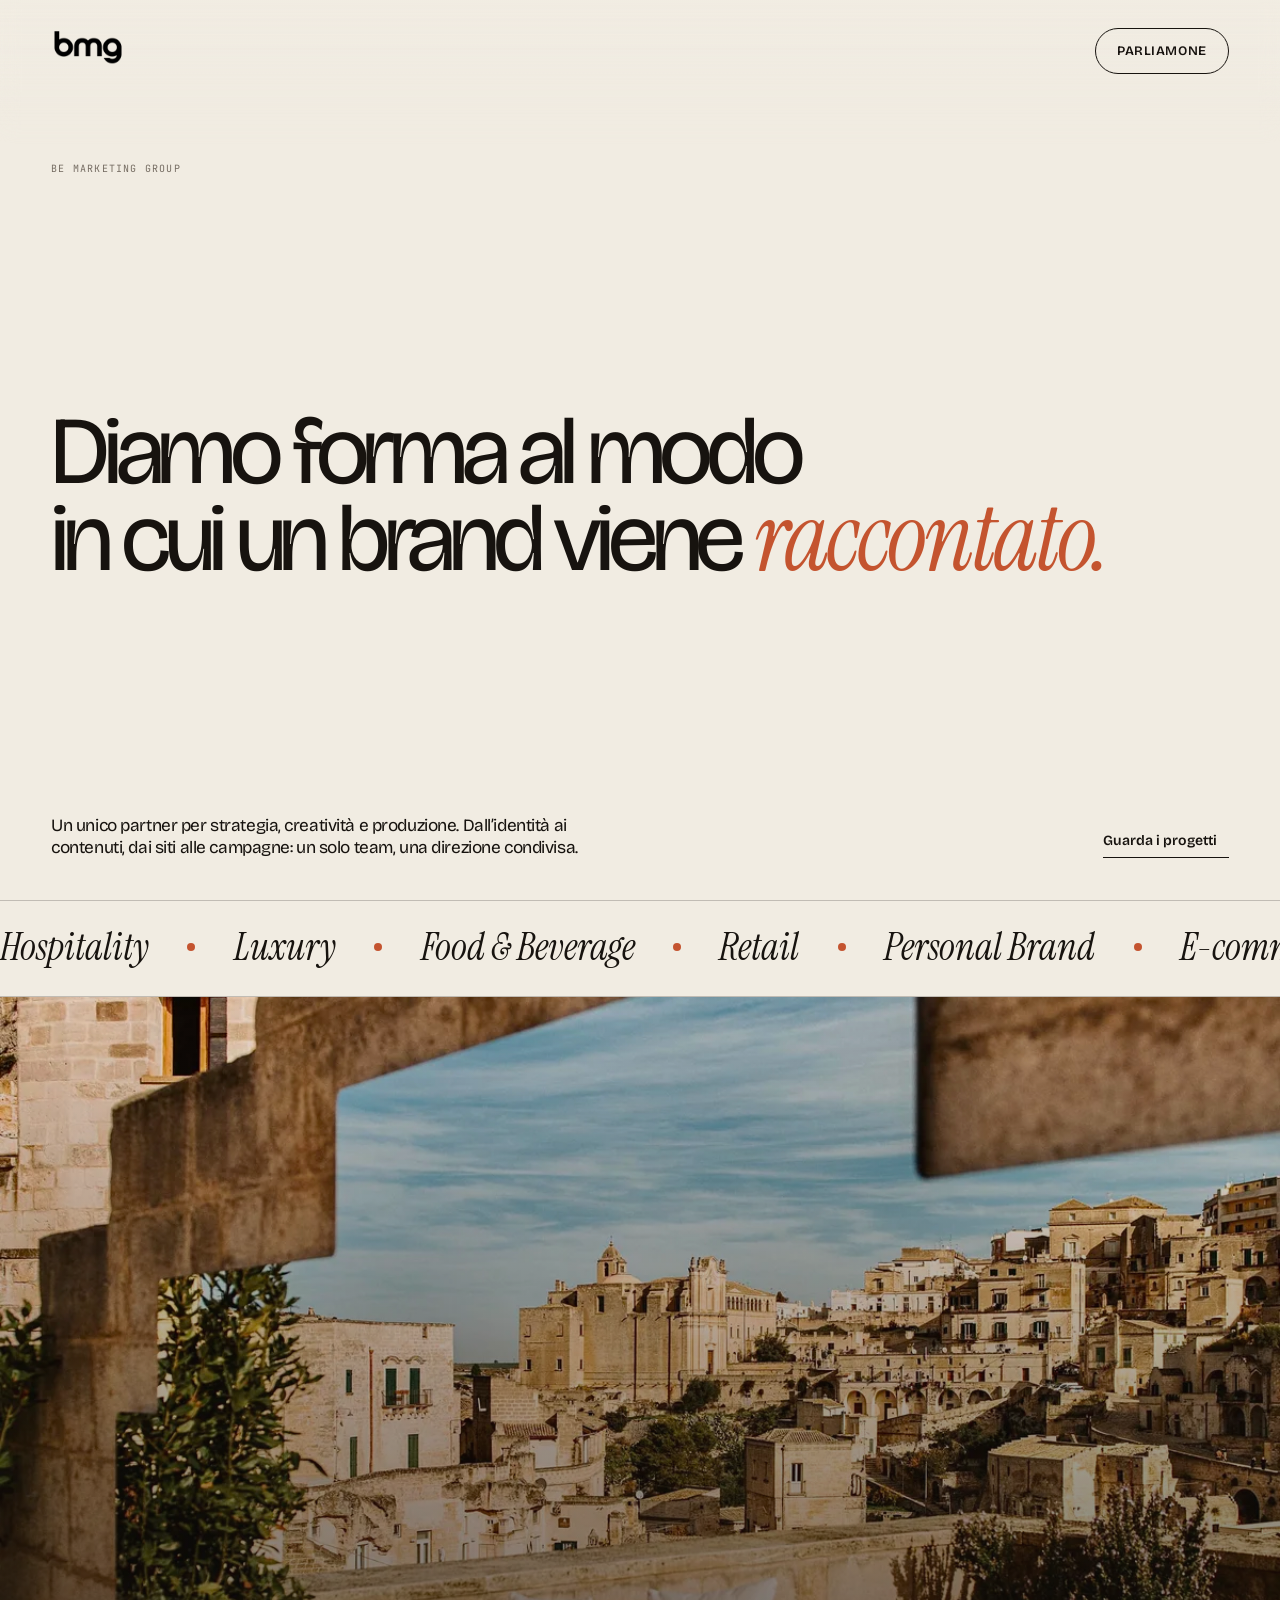
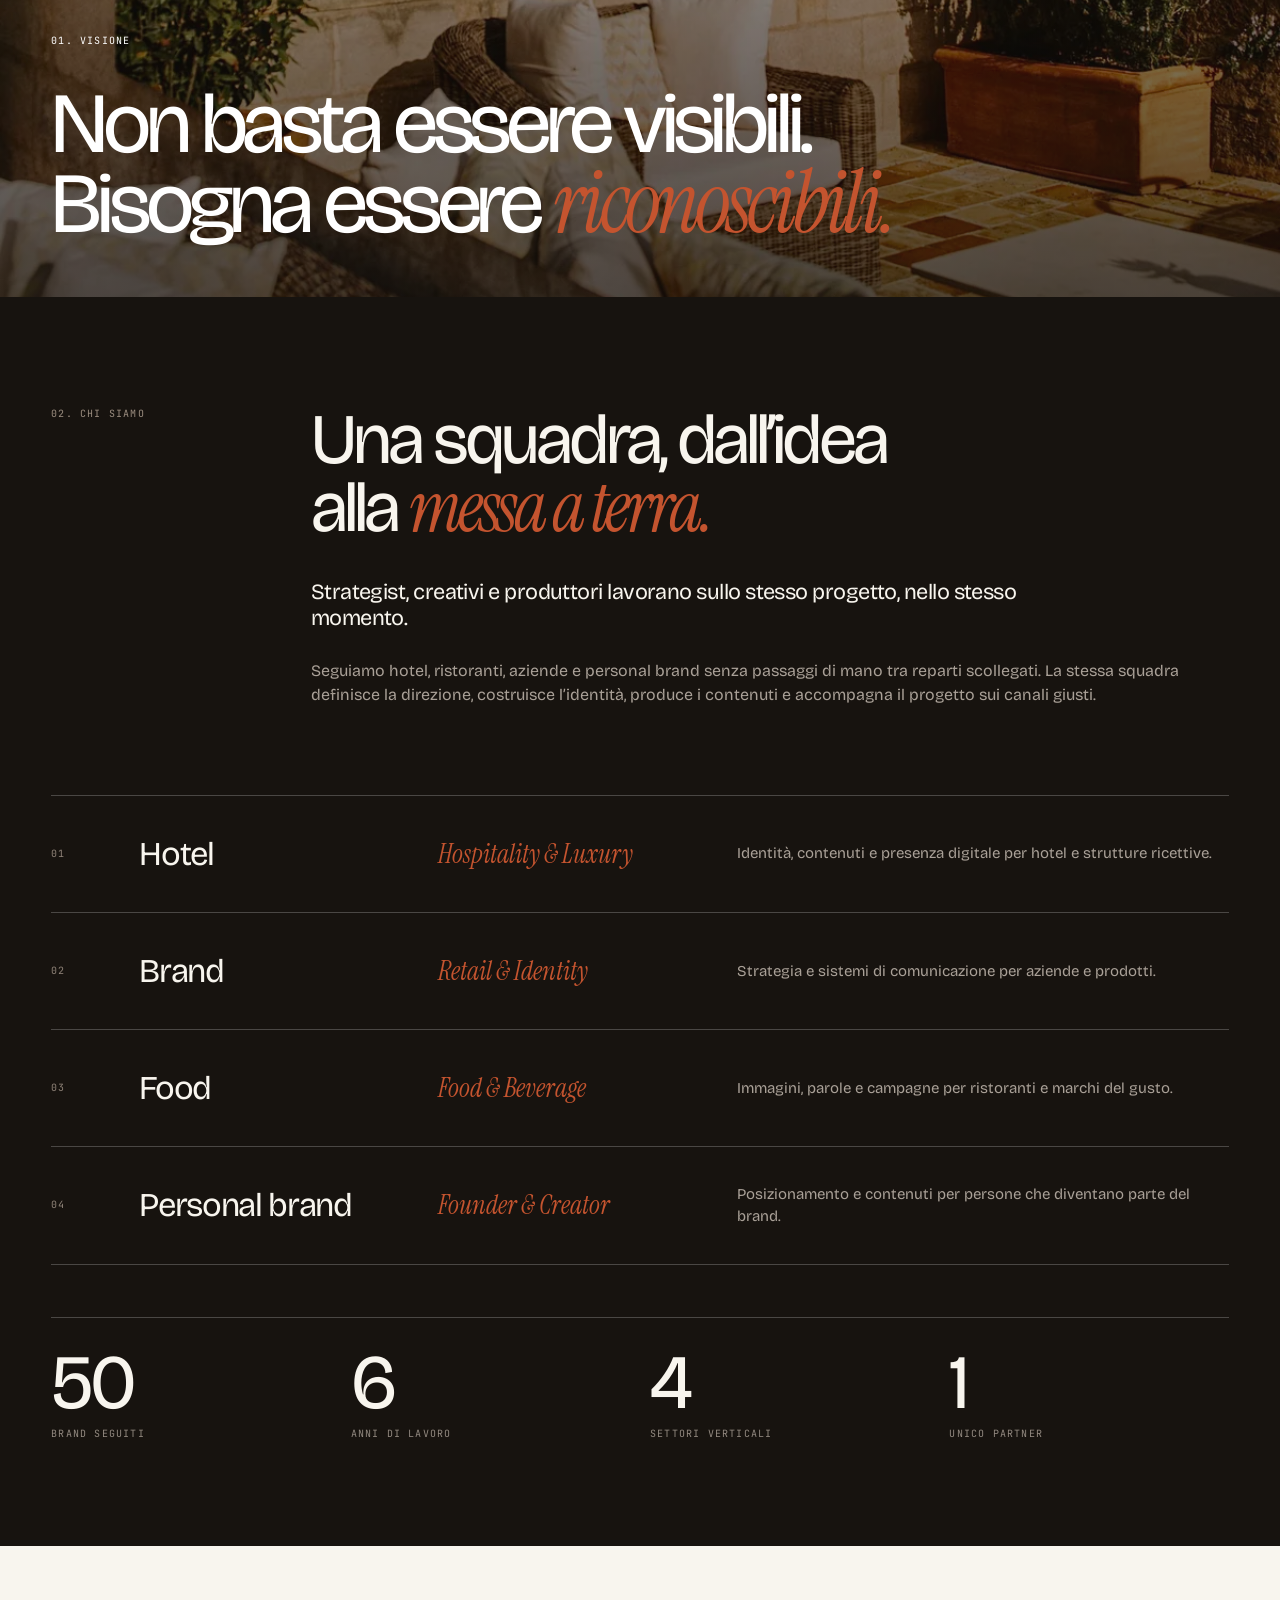
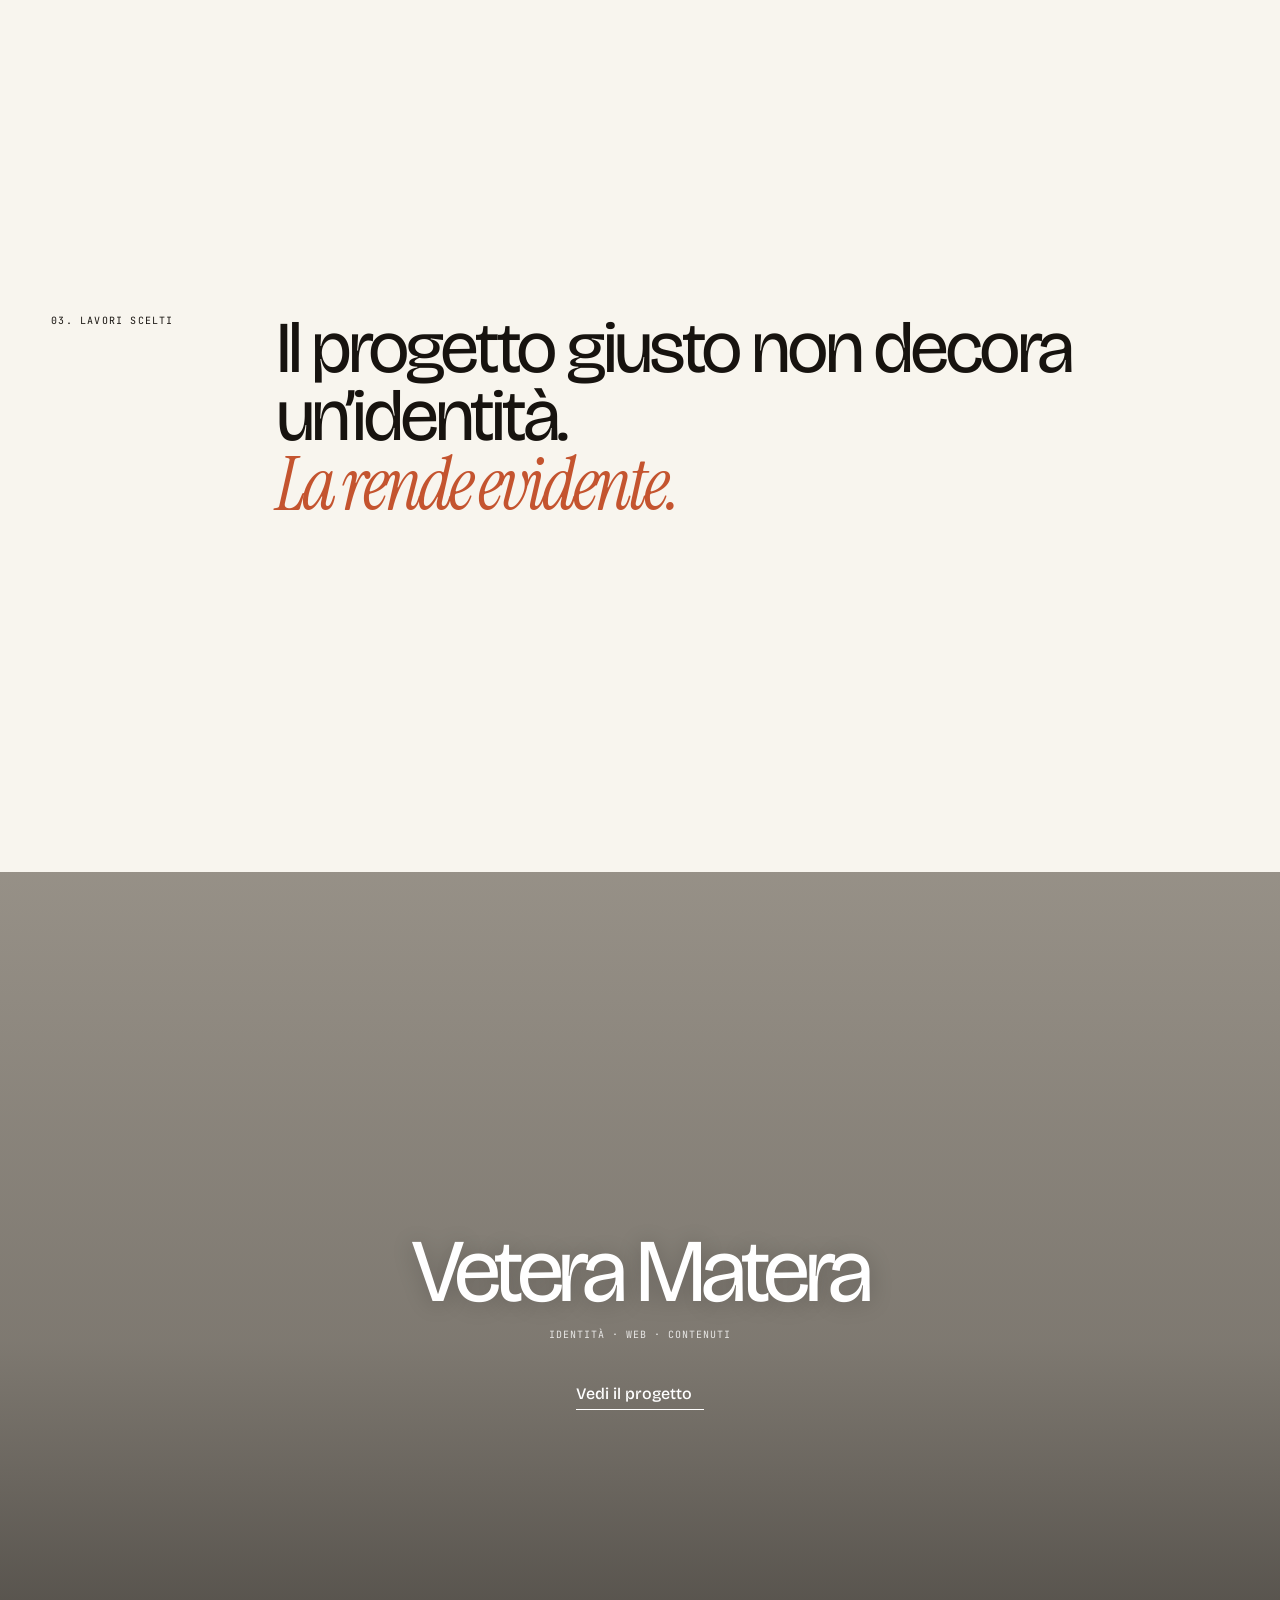
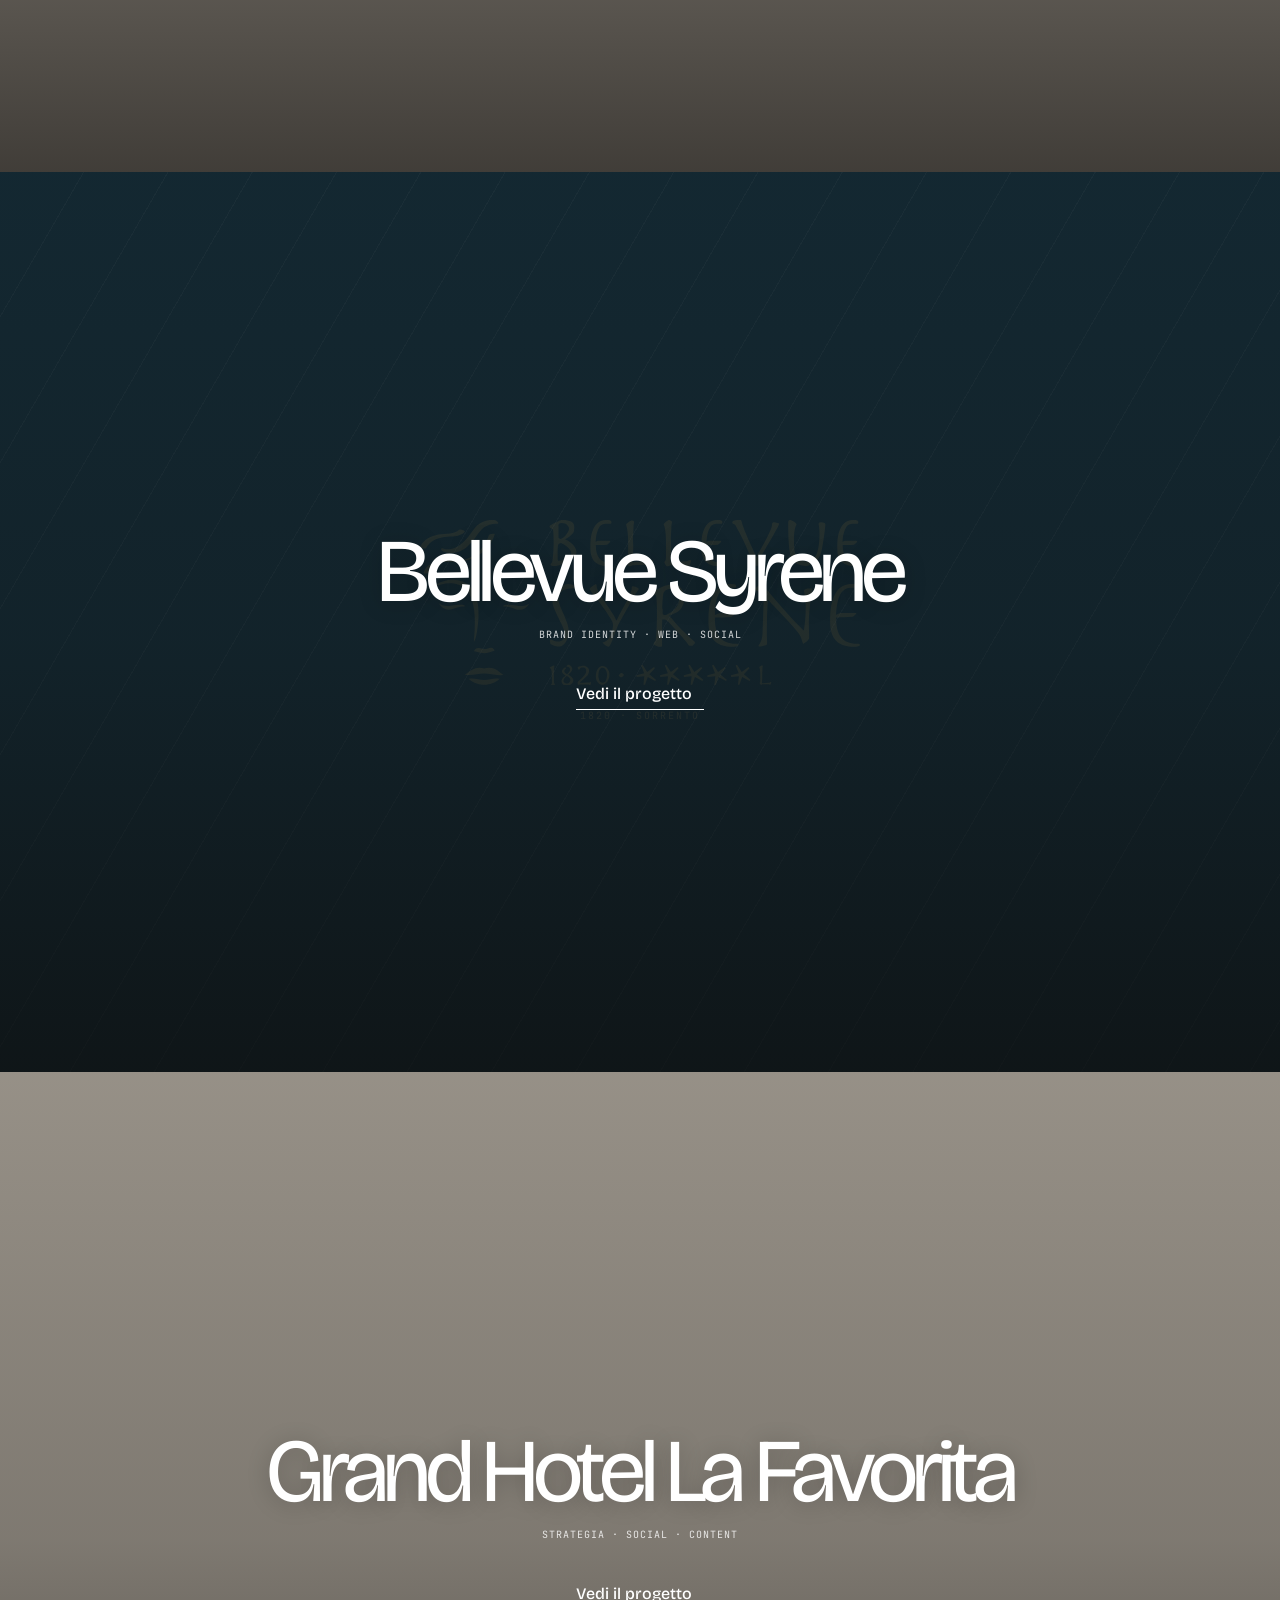
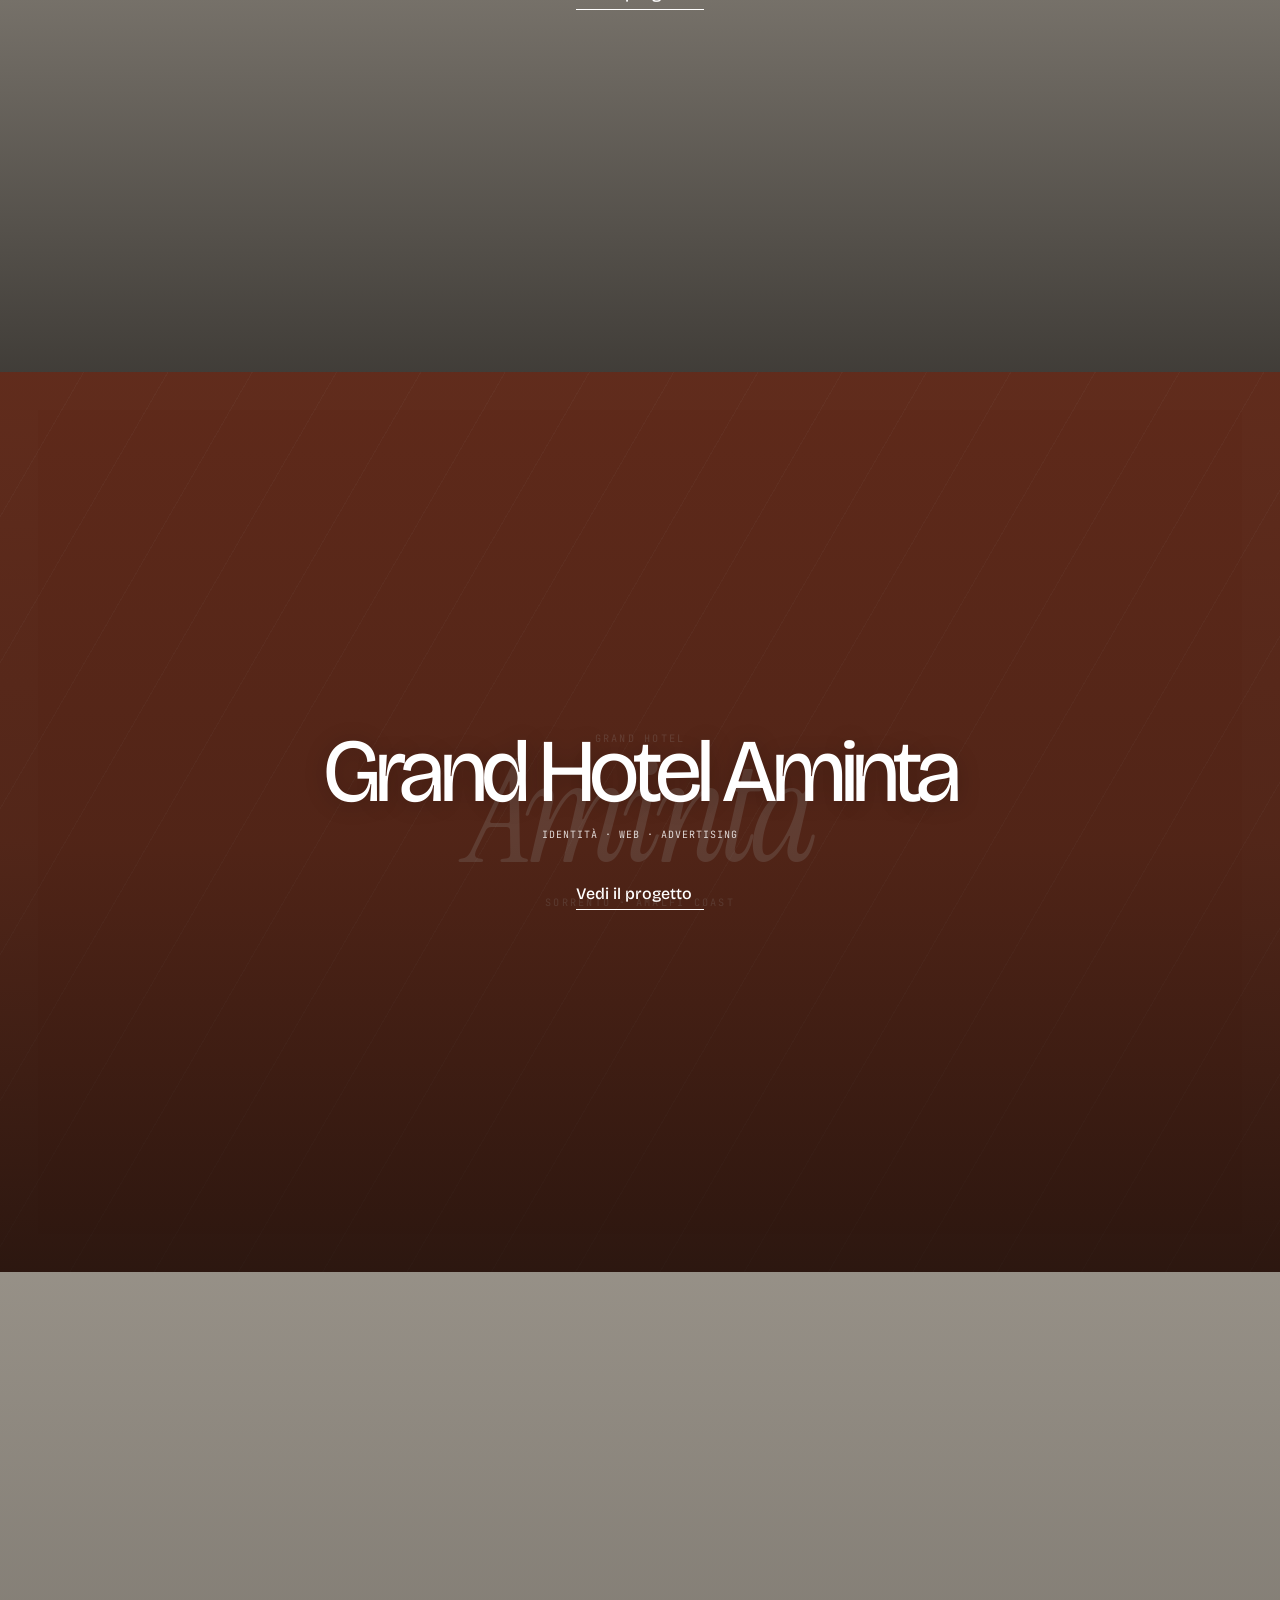
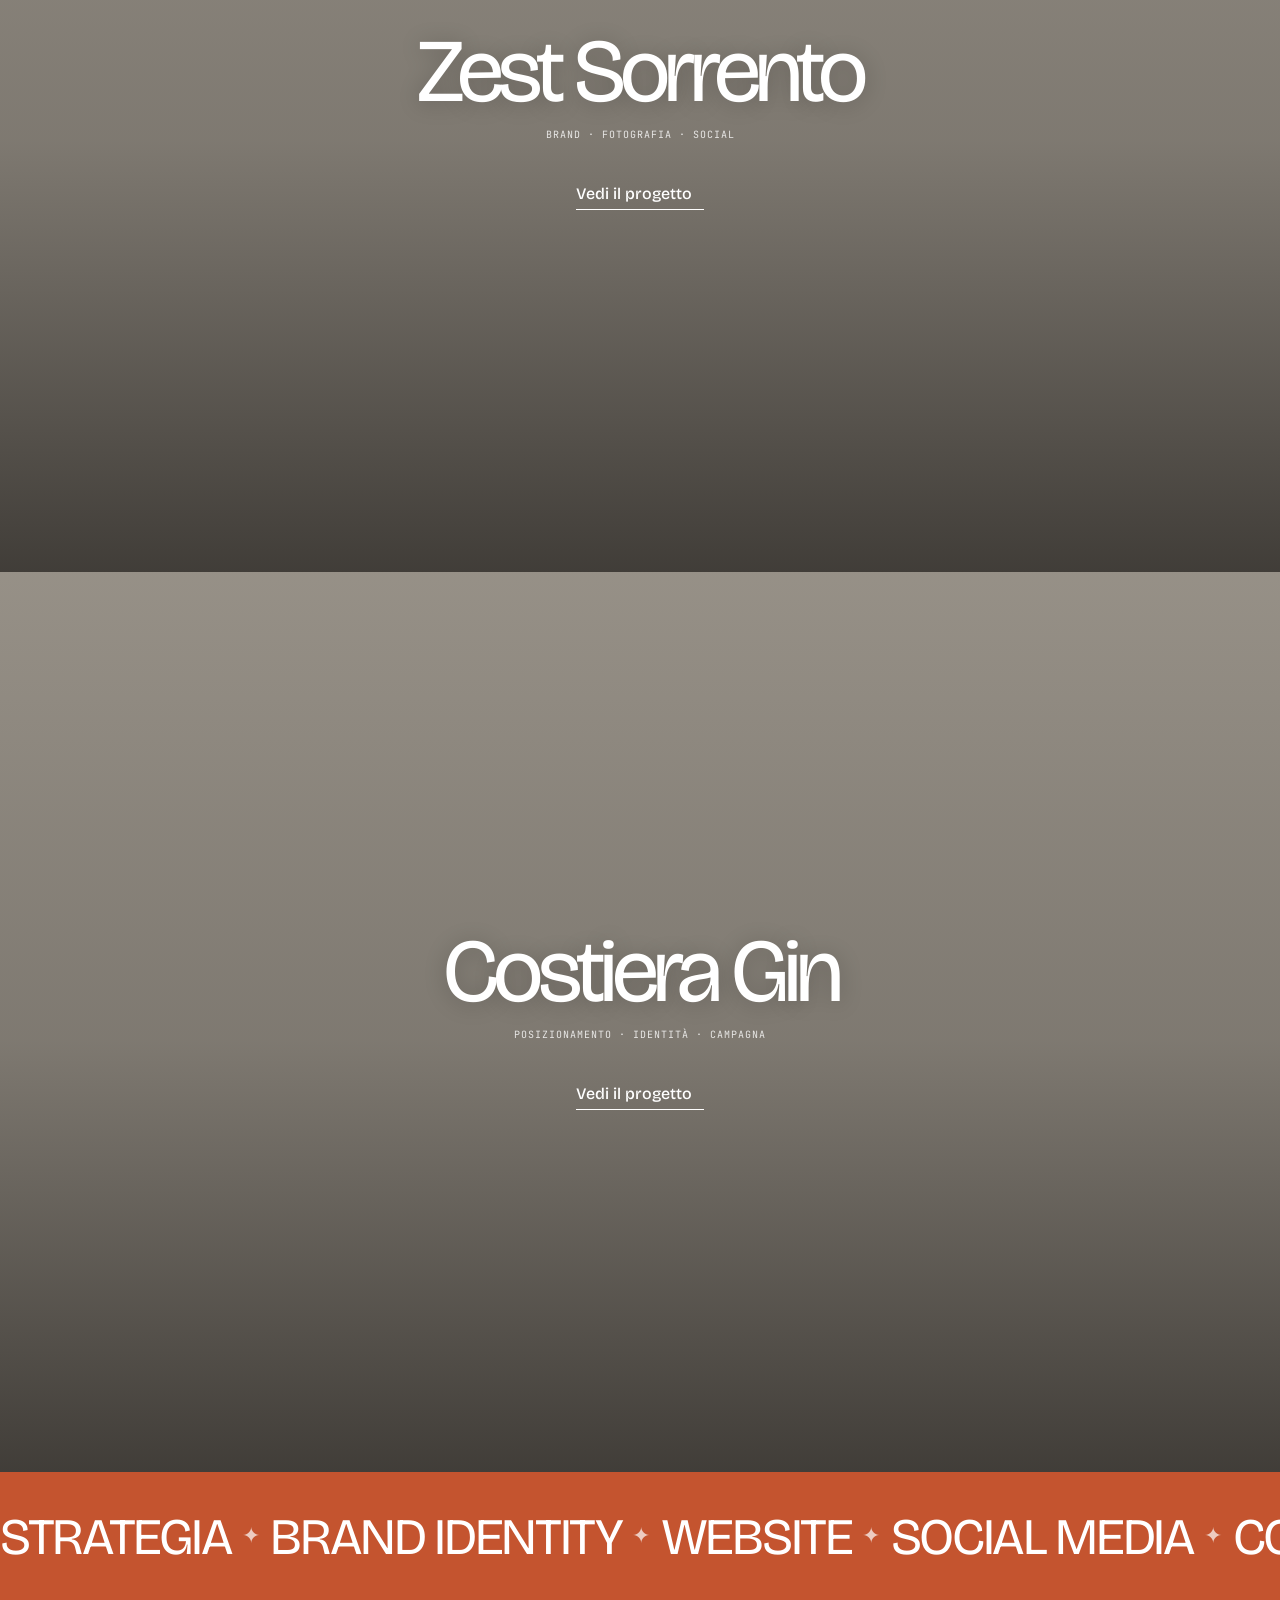
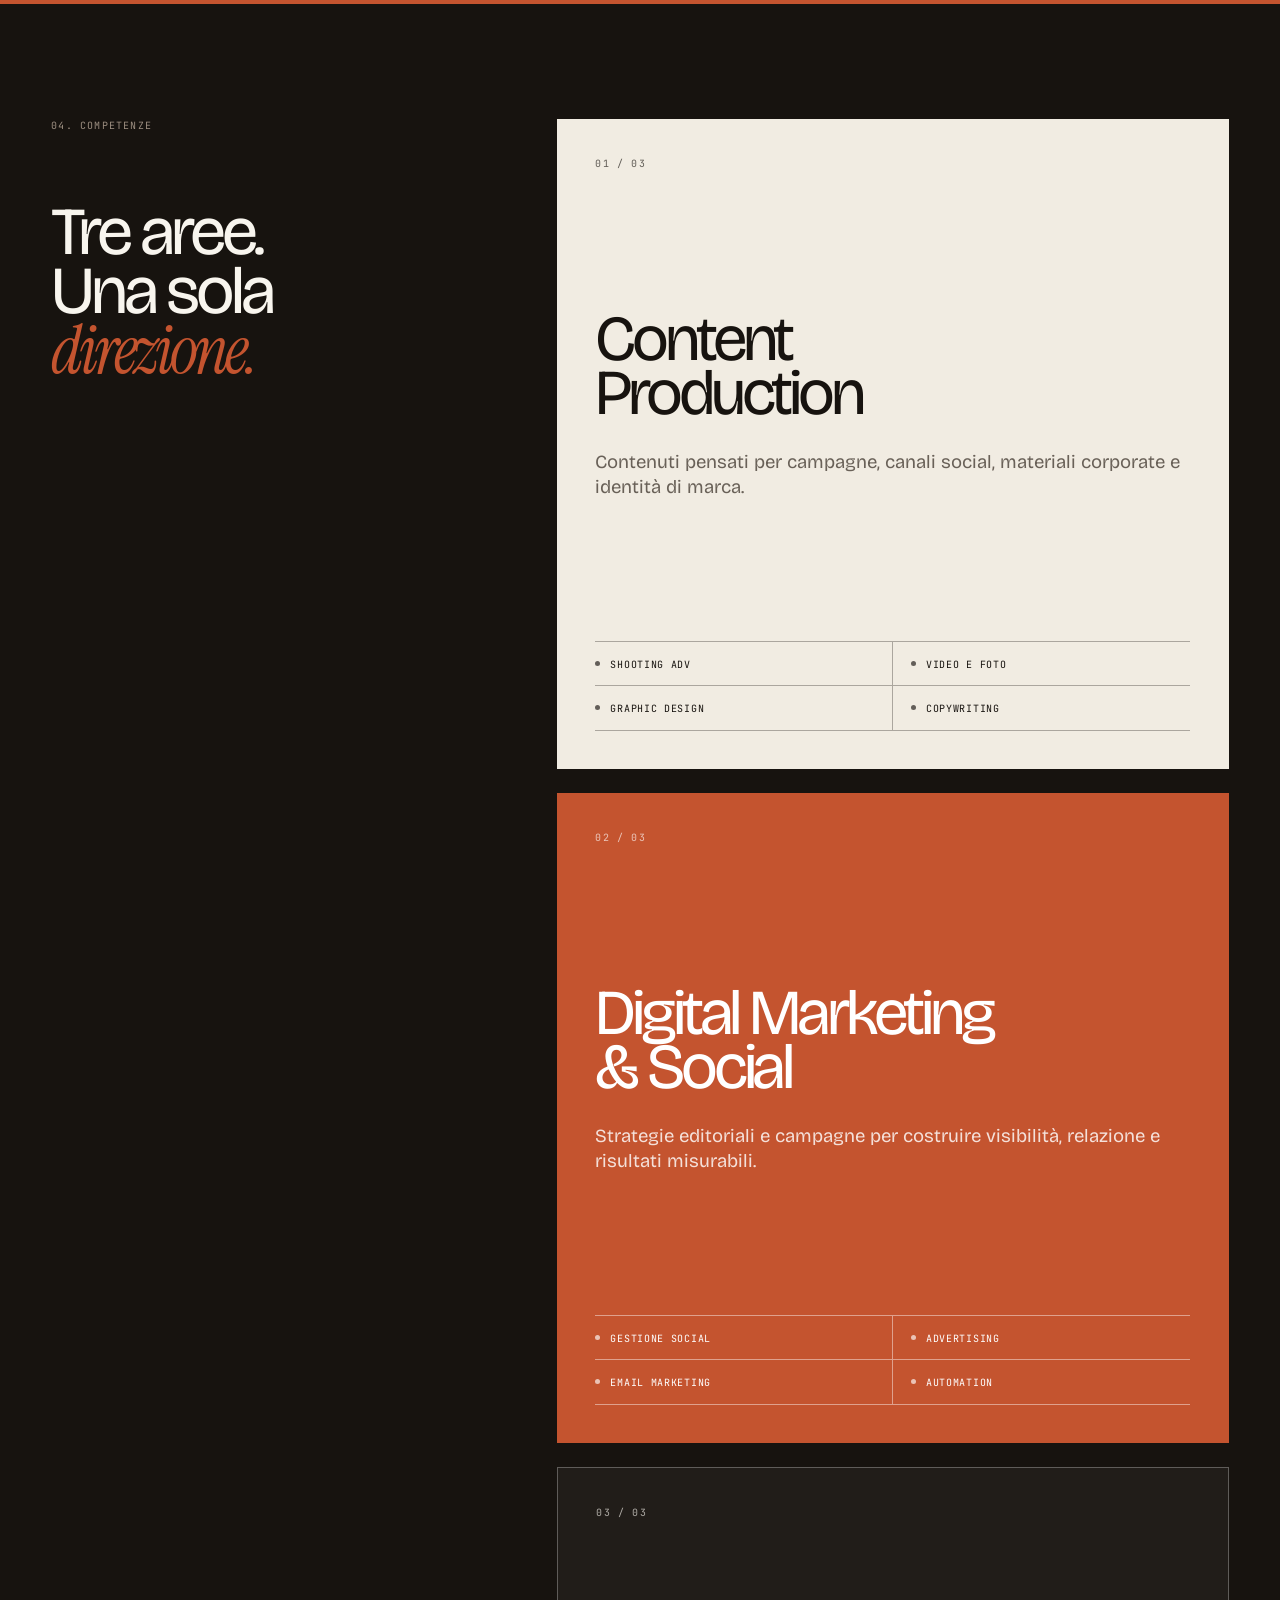
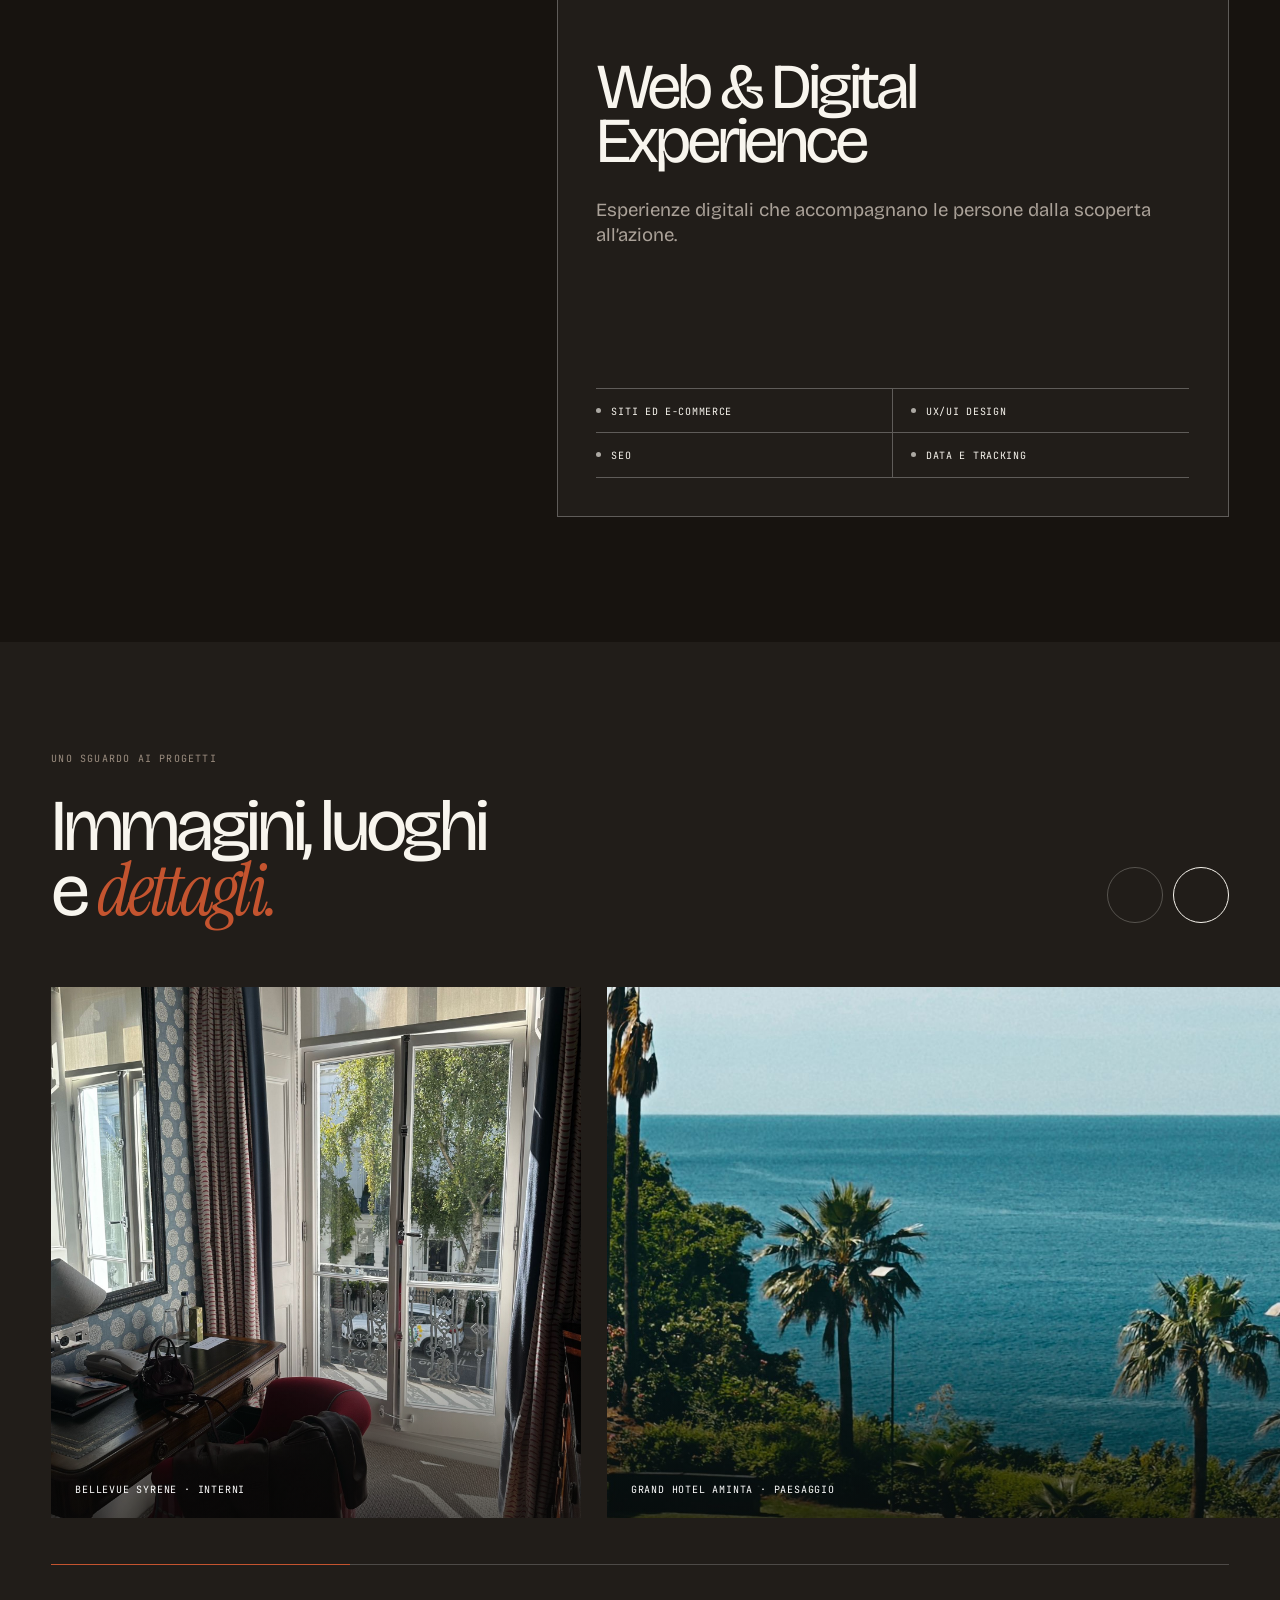
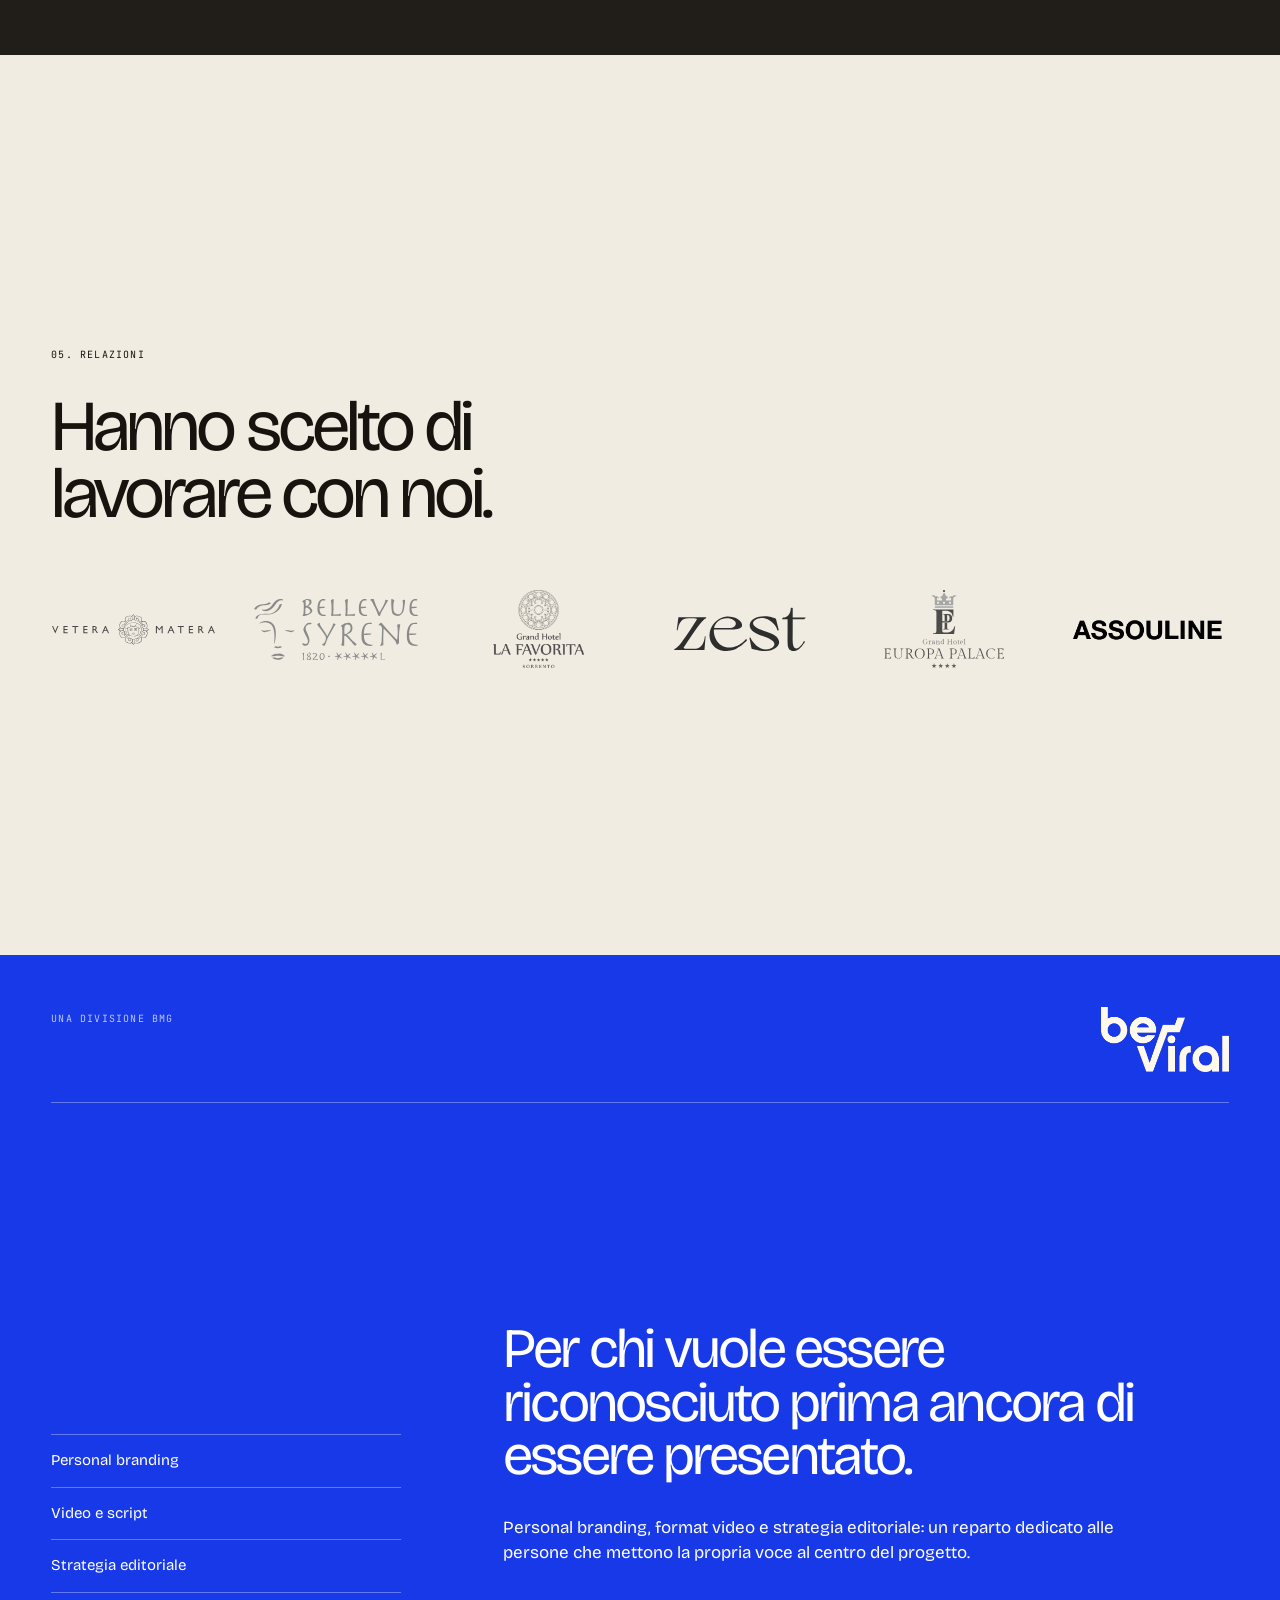
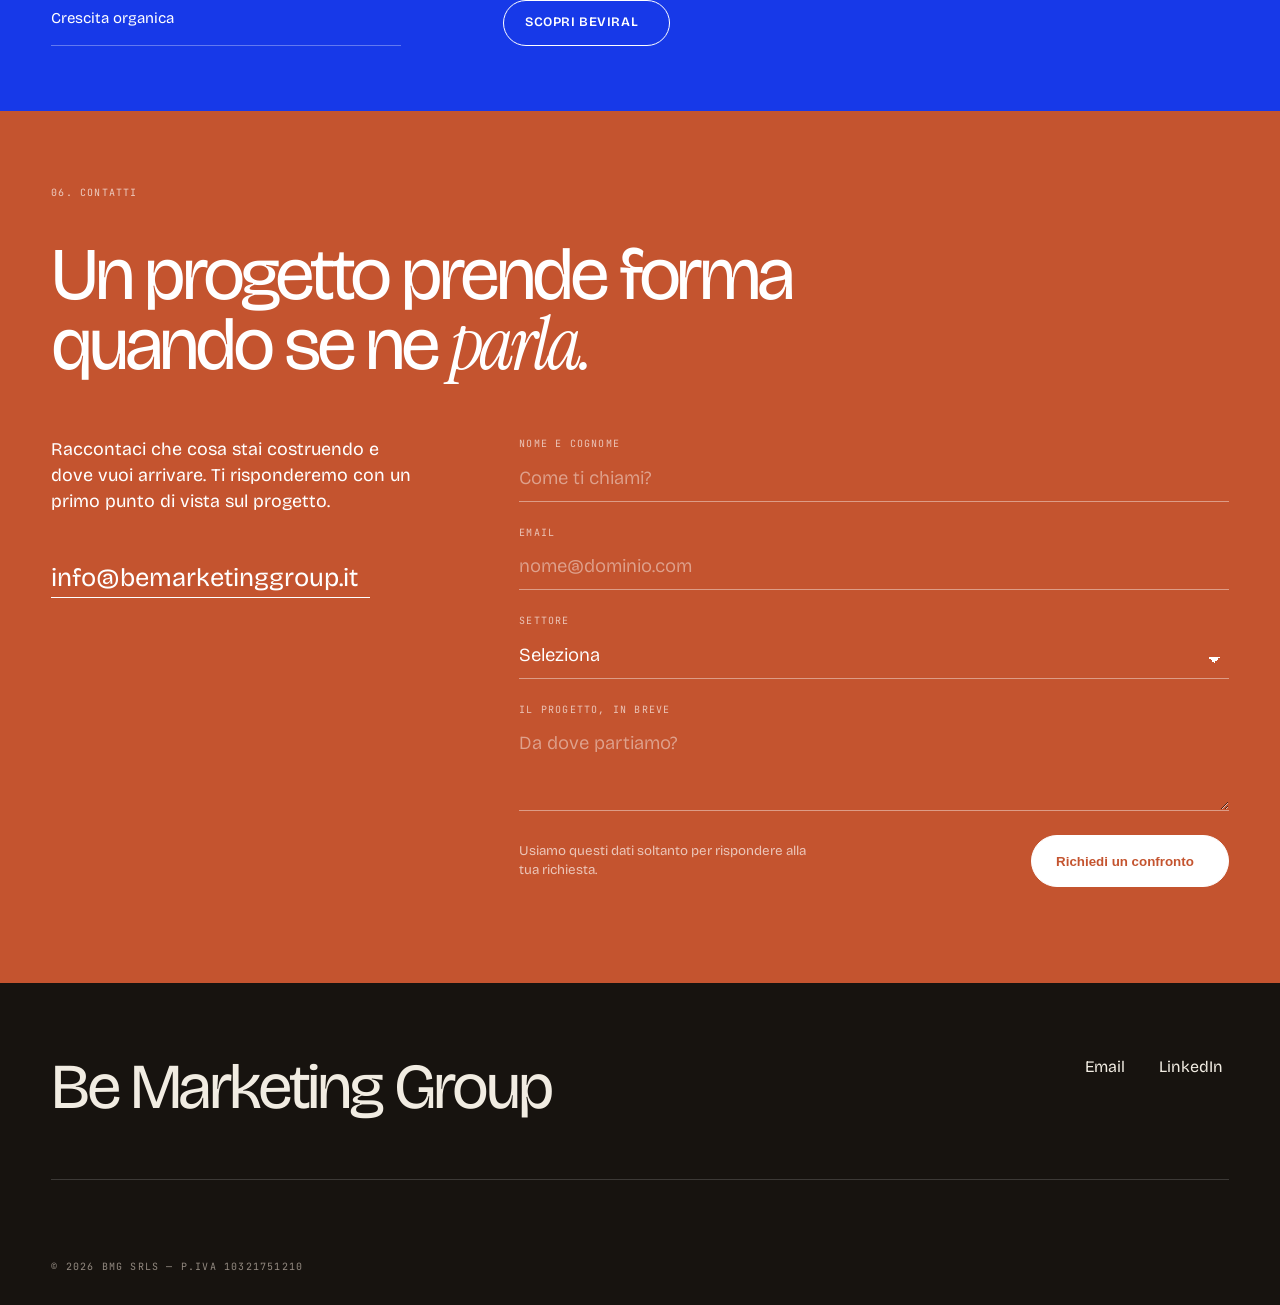
==== index.html @ 4211be2a "Animate internal section navigation" ====
<!doctype html>
<html lang="it">
<head>
  <meta charset="utf-8">
  <meta name="viewport" content="width=device-width, initial-scale=1">
  <title>BMG — Strategia, creatività e produzione</title>
  <meta name="description" content="Be Marketing Group affianca hotel, ristoranti, aziende e personal brand con strategia, identità, contenuti, campagne e presenza digitale.">
  <meta name="theme-color" content="#f1ece2">
  <meta property="og:type" content="website">
  <meta property="og:title" content="BMG — Strategia, creatività e produzione">
  <meta property="og:description" content="Diamo forma al modo in cui un brand viene scelto, raccontato e ricordato.">
  <meta property="og:image" content="assets/images/portfolio/vetera_matera-1200.webp">
  <link rel="preconnect" href="https://fonts.googleapis.com">
  <link rel="preconnect" href="https://fonts.gstatic.com" crossorigin>
  <link href="https://fonts.googleapis.com/css2?family=Bricolage+Grotesque:opsz,wdth,wght@12..96,75..100,300..700&family=Instrument+Serif:ital@0;1&family=JetBrains+Mono:wght@400;500&display=swap" rel="stylesheet">
  <link rel="stylesheet" href="https://cdn.jsdelivr.net/npm/@phosphor-icons/web@2.1.2/src/regular/style.css">
  <link rel="stylesheet" href="assets/css/site.css?v=20260930-15">
  <script src="https://cdn.jsdelivr.net/npm/gsap@3.13.0/dist/gsap.min.js" defer></script>
  <script src="https://cdn.jsdelivr.net/npm/gsap@3.13.0/dist/ScrollTrigger.min.js" defer></script>
  <script src="assets/js/site.js?v=20260930-10" defer></script>
</head>
<body>
  <a class="skip-link" href="#contenuto">Vai al contenuto</a>
  <header class="site-header" data-header>
    <a class="brand" href="#top" aria-label="BMG, torna all’inizio">
      <img src="assets/images/ui/bmg-logo-dark.png" width="184" height="92" alt="BMG">
    </a>
    <a class="header-cta" href="#contatti">Parliamone</a>
  </header>

  <main id="contenuto">
    <section class="hero" id="top" aria-labelledby="hero-title" data-header-contrast="dark">
      <div class="hero-kicker mono">Be Marketing Group</div>
      <h1 id="hero-title">Diamo forma al modo<br>in cui un brand viene <span class="hero-word" data-rotating-word>scelto.</span></h1>
      <div class="hero-bottom">
        <p>Un unico partner per strategia, creatività e produzione. Dall’identità ai contenuti, dai siti alle campagne: un solo team, una direzione condivisa.</p>
        <a class="text-link" href="#lavori">Guarda i progetti <i class="ph ph-arrow-down" aria-hidden="true"></i></a>
      </div>
    </section>

    <div class="sector-strip" aria-label="Settori in cui lavoriamo" data-header-contrast="dark">
      <div class="sector-strip-track">
        <span>Hospitality</span><b></b><span>Luxury</span><b></b><span>Food &amp; Beverage</span><b></b><span>Retail</span><b></b><span>Personal Brand</span><b></b><span>E-commerce</span><b></b>
        <span aria-hidden="true">Hospitality</span><b aria-hidden="true"></b><span aria-hidden="true">Luxury</span><b aria-hidden="true"></b><span aria-hidden="true">Food &amp; Beverage</span><b aria-hidden="true"></b><span aria-hidden="true">Retail</span><b aria-hidden="true"></b><span aria-hidden="true">Personal Brand</span><b aria-hidden="true"></b><span aria-hidden="true">E-commerce</span><b aria-hidden="true"></b>
      </div>
    </div>

    <section class="manifesto" aria-label="Il nostro punto di vista" data-header-contrast="light">
      <div class="manifesto-media" aria-hidden="true">
        <picture><source media="(max-width: 640px)" srcset="assets/images/portfolio/vetera_matera-800.webp"><img src="assets/images/portfolio/vetera_matera-1200.webp" alt="" width="1200" height="1800" fetchpriority="high"></picture>
      </div>
      <div class="manifesto-shade"></div>
      <div class="manifesto-copy">
        <span class="section-index mono">01. Visione</span>
        <p>Non basta essere visibili.<br>Bisogna essere <em>riconoscibili.</em></p>
      </div>
    </section>

    <section class="about" id="chi-siamo" aria-labelledby="about-title" data-header-contrast="light">
      <div class="about-intro reveal">
        <span class="section-index mono">02. Chi siamo</span>
        <div>
          <h2 id="about-title">Una squadra, dall’idea<br>alla <em>messa a terra.</em></h2>
          <p class="about-lead">Strategist, creativi e produttori lavorano sullo stesso progetto, nello stesso momento.</p>
          <p class="about-copy">Seguiamo hotel, ristoranti, aziende e personal brand senza passaggi di mano tra reparti scollegati. La stessa squadra definisce la direzione, costruisce l’identità, produce i contenuti e accompagna il progetto sui canali giusti.</p>
        </div>
      </div>

      <div class="focus-list reveal" aria-label="I settori di BMG">
        <div class="focus-row"><span class="mono">01</span><h3>Hotel</h3><strong>Hospitality &amp; Luxury</strong><p>Identità, contenuti e presenza digitale per hotel e strutture ricettive.</p></div>
        <div class="focus-row"><span class="mono">02</span><h3>Brand</h3><strong>Retail &amp; Identity</strong><p>Strategia e sistemi di comunicazione per aziende e prodotti.</p></div>
        <div class="focus-row"><span class="mono">03</span><h3>Food</h3><strong>Food &amp; Beverage</strong><p>Immagini, parole e campagne per ristoranti e marchi del gusto.</p></div>
        <div class="focus-row"><span class="mono">04</span><h3>Personal brand</h3><strong>Founder &amp; Creator</strong><p>Posizionamento e contenuti per persone che diventano parte del brand.</p></div>
      </div>

      <div class="stats reveal" aria-label="BMG in numeri">
        <div><strong>50</strong><span class="mono">brand seguiti</span></div>
        <div><strong>6</strong><span class="mono">anni di lavoro</span></div>
        <div><strong>4</strong><span class="mono">settori verticali</span></div>
        <div><strong>1</strong><span class="mono">unico partner</span></div>
      </div>
    </section>

    <section class="work" id="lavori" aria-labelledby="work-title" data-header-contrast="dark">
      <div class="section-head reveal">
        <span class="section-index mono">03. Lavori scelti</span>
        <h2 id="work-title">Il progetto giusto non decora un’identità.<br><em>La rende evidente.</em></h2>
      </div>

      <div class="project-scroll-status mono" aria-hidden="true"><span data-project-current>01</span><span> / 06</span></div>

      <div class="project-grid">
        <article class="project-card project-card--wide reveal">
          <a href="projects/vetera-matera.html" aria-label="Scopri il progetto Vetera Matera">
            <picture><source media="(max-width: 640px)" srcset="assets/images/portfolio/vetera_matera-400.webp"><source media="(max-width: 1100px)" srcset="assets/images/portfolio/vetera_matera-800.webp"><img src="assets/images/portfolio/vetera_matera-1200.webp" alt="Terrazza di Vetera Matera affacciata sui Sassi" width="1200" height="1800" loading="lazy" decoding="async"></picture>
            <span class="project-overlay"></span>
            <span class="project-meta"><span><strong>Vetera Matera</strong><small>Identità · Web · Contenuti</small></span><span class="project-cta">Vedi il progetto <i class="ph ph-arrow-right" aria-hidden="true"></i></span></span>
          </a>
        </article>

        <article class="project-card project-card--graphic project-card--bellevue reveal">
          <a href="projects/bellevue-syrene.html" aria-label="Scopri il progetto Bellevue Syrene">
            <span class="project-graphic project-graphic--bellevue" aria-hidden="true">
              <img src="assets/images/client-logos/bellevue.svg" alt="">
              <span>1820 · Sorrento</span>
            </span>
            <span class="project-overlay"></span>
            <span class="project-meta"><span><strong>Bellevue Syrene</strong><small>Brand identity · Web · Social</small></span><span class="project-cta">Vedi il progetto <i class="ph ph-arrow-right" aria-hidden="true"></i></span></span>
          </a>
        </article>

        <article class="project-card project-card--portrait reveal">
          <a href="projects/grand-hotel-la-favorita.html" aria-label="Scopri il progetto Grand Hotel La Favorita">
            <picture><source media="(max-width: 640px)" srcset="assets/images/portfolio/favorita_hotel-400.webp"><source media="(max-width: 1100px)" srcset="assets/images/portfolio/favorita_hotel-800.webp"><img src="assets/images/portfolio/favorita_hotel-1200.webp" alt="Chef tra gli alberi di limone del Grand Hotel La Favorita" width="1200" height="1800" loading="lazy" decoding="async"></picture>
            <span class="project-overlay"></span>
            <span class="project-meta"><span><strong>Grand Hotel La Favorita</strong><small>Strategia · Social · Content</small></span><span class="project-cta">Vedi il progetto <i class="ph ph-arrow-right" aria-hidden="true"></i></span></span>
          </a>
        </article>

        <article class="project-card project-card--wide project-card--graphic project-card--aminta reveal">
          <a href="projects/grand-hotel-aminta.html" aria-label="Scopri il progetto Grand Hotel Aminta">
            <span class="project-graphic project-graphic--aminta" aria-hidden="true">
              <span class="project-graphic-kicker">Grand Hotel</span>
              <span class="project-graphic-name">Aminta</span>
              <span class="project-graphic-place">Sorrento · Amalfi Coast</span>
            </span>
            <span class="project-overlay"></span>
            <span class="project-meta"><span><strong>Grand Hotel Aminta</strong><small>Identità · Web · Advertising</small></span><span class="project-cta">Vedi il progetto <i class="ph ph-arrow-right" aria-hidden="true"></i></span></span>
          </a>
        </article>

        <article class="project-card project-card--wide reveal">
          <a href="projects/zest-restaurant.html" aria-label="Scopri il progetto Zest Sorrento">
            <picture><source media="(max-width: 640px)" srcset="assets/images/portfolio/zest_restaurant-400.webp"><source media="(max-width: 1100px)" srcset="assets/images/portfolio/zest_restaurant-800.webp"><img src="assets/images/portfolio/zest_restaurant-1200.webp" alt="Dessert firmato Zest Sorrento" width="1200" height="1800" loading="lazy" decoding="async"></picture>
            <span class="project-overlay"></span>
            <span class="project-meta"><span><strong>Zest Sorrento</strong><small>Brand · Fotografia · Social</small></span><span class="project-cta">Vedi il progetto <i class="ph ph-arrow-right" aria-hidden="true"></i></span></span>
          </a>
        </article>

        <article class="project-card project-card--portrait reveal">
          <a href="projects/costiera-gin.html" aria-label="Scopri il progetto Costiera Gin">
            <picture><source media="(max-width: 640px)" srcset="assets/images/portfolio/costiera_gin-400.webp"><source media="(max-width: 1100px)" srcset="assets/images/portfolio/costiera_gin-800.webp"><img src="assets/images/portfolio/costiera_gin-1200.webp" alt="Bottiglia di Costiera Gin sul mare" width="1200" height="1800" loading="lazy" decoding="async"></picture>
            <span class="project-overlay"></span>
            <span class="project-meta"><span><strong>Costiera Gin</strong><small>Posizionamento · Identità · Campagna</small></span><span class="project-cta">Vedi il progetto <i class="ph ph-arrow-right" aria-hidden="true"></i></span></span>
          </a>
        </article>
      </div>
    </section>

    <div class="marquee" aria-hidden="true" data-header-contrast="light"><div class="marquee-track">
      <span>Strategia</span><b>✦</b><span>Brand identity</span><b>✦</b><span>Website</span><b>✦</b><span>Social media</span><b>✦</b><span>Content</span><b>✦</b><span>Campagne</span><b>✦</b>
      <span>Strategia</span><b>✦</b><span>Brand identity</span><b>✦</b><span>Website</span><b>✦</b><span>Social media</span><b>✦</b><span>Content</span><b>✦</b><span>Campagne</span><b>✦</b>
    </div></div>

    <section class="services" id="competenze" aria-labelledby="services-title" data-header-contrast="light">
      <div class="services-layout">
        <header class="services-intro reveal">
          <span class="section-index mono">04. Competenze</span>
          <h2 id="services-title">Tre aree.<br>Una sola<br><em>direzione.</em></h2>
        </header>
        <div class="service-stack">
          <article class="service-panel service-panel--paper reveal">
            <div class="service-panel-top"><span class="mono">01 / 03</span><i class="ph ph-aperture" aria-hidden="true"></i></div>
            <div class="service-panel-copy"><h3>Content<br>Production</h3><p>Contenuti pensati per campagne, canali social, materiali corporate e identità di marca.</p></div>
            <ul class="service-capabilities" aria-label="Servizi di Content Production"><li>Shooting ADV</li><li>Video e foto</li><li>Graphic design</li><li>Copywriting</li></ul>
          </article>
          <article class="service-panel service-panel--accent reveal">
            <div class="service-panel-top"><span class="mono">02 / 03</span><i class="ph ph-chart-line-up" aria-hidden="true"></i></div>
            <div class="service-panel-copy"><h3>Digital Marketing<br>&amp; Social</h3><p>Strategie editoriali e campagne per costruire visibilità, relazione e risultati misurabili.</p></div>
            <ul class="service-capabilities" aria-label="Servizi di Digital Marketing e Social"><li>Gestione social</li><li>Advertising</li><li>Email marketing</li><li>Automation</li></ul>
          </article>
          <article class="service-panel service-panel--outline reveal">
            <div class="service-panel-top"><span class="mono">03 / 03</span><i class="ph ph-browser" aria-hidden="true"></i></div>
            <div class="service-panel-copy"><h3>Web &amp; Digital<br>Experience</h3><p>Esperienze digitali che accompagnano le persone dalla scoperta all’azione.</p></div>
            <ul class="service-capabilities" aria-label="Servizi Web e Digital Experience"><li>Siti ed e-commerce</li><li>UX/UI design</li><li>SEO</li><li>Data e tracking</li></ul>
          </article>
        </div>
      </div>
    </section>

    <section class="project-showcase" aria-labelledby="showcase-title" data-header-contrast="light">
      <div class="showcase-head reveal">
        <div><span class="section-index mono">Uno sguardo ai progetti</span><h2 id="showcase-title">Immagini, luoghi<br>e <em>dettagli.</em></h2></div>
        <div class="showcase-controls" aria-label="Controlli della galleria"><button type="button" data-showcase-prev aria-label="Fotografia precedente"><i class="ph ph-arrow-left" aria-hidden="true"></i></button><button type="button" data-showcase-next aria-label="Fotografia successiva"><i class="ph ph-arrow-right" aria-hidden="true"></i></button></div>
      </div>
      <div class="showcase-track" data-showcase-track>
        <button class="showcase-card showcase-card--portrait" type="button" data-showcase-full="assets/images/projects/bellevue-syrene/room.jpg" data-showcase-caption="Bellevue Syrene — Interni" aria-label="Apri la fotografia di Bellevue Syrene"><img src="assets/images/projects/bellevue-syrene/room.jpg" alt="Interno elegante e luminoso" loading="lazy"><span>Bellevue Syrene · Interni</span></button>
        <button class="showcase-card showcase-card--landscape" type="button" data-showcase-full="assets/images/projects/grand-hotel-aminta/pool.jpg" data-showcase-caption="Grand Hotel Aminta — Paesaggio" aria-label="Apri la fotografia del Grand Hotel Aminta"><img src="assets/images/projects/grand-hotel-aminta/pool.jpg" alt="Piscina affacciata sul Mediterraneo" loading="lazy"><span>Grand Hotel Aminta · Paesaggio</span></button>
        <button class="showcase-card showcase-card--portrait" type="button" data-showcase-full="assets/images/projects/vetera-matera/city.jpg" data-showcase-caption="Vetera Matera — Luogo" aria-label="Apri la fotografia di Vetera Matera"><img src="assets/images/projects/vetera-matera/city.jpg" alt="Architettura in pietra a Matera" loading="lazy"><span>Vetera Matera · Luogo</span></button>
        <button class="showcase-card showcase-card--square" type="button" data-showcase-full="assets/images/projects/zest-restaurant/hero.jpg" data-showcase-caption="Zest — Cucina" aria-label="Apri la fotografia di Zest"><img src="assets/images/projects/zest-restaurant/hero.jpg" alt="Chef durante l'impiattamento" loading="lazy"><span>Zest · Cucina</span></button>
        <button class="showcase-card showcase-card--portrait" type="button" data-showcase-full="assets/images/projects/costiera-gin/glasses.jpg" data-showcase-caption="Costiera Gin — Prodotto" aria-label="Apri la fotografia di Costiera Gin"><img src="assets/images/projects/costiera-gin/glasses.jpg" alt="Gin tonic con erbe e agrumi" loading="lazy"><span>Costiera Gin · Prodotto</span></button>
        <button class="showcase-card showcase-card--landscape" type="button" data-showcase-full="assets/images/projects/grand-hotel-la-favorita/sorrento.jpg" data-showcase-caption="Grand Hotel La Favorita — Sorrento" aria-label="Apri la fotografia del Grand Hotel La Favorita"><img src="assets/images/projects/grand-hotel-la-favorita/sorrento.jpg" alt="Veduta aerea della costa di Sorrento" loading="lazy"><span>Grand Hotel La Favorita · Sorrento</span></button>
        <button class="showcase-card showcase-card--square" type="button" data-showcase-full="assets/images/projects/vetera-matera/interior.jpg" data-showcase-caption="Vetera Matera — Materia" aria-label="Apri il dettaglio di Vetera Matera"><img src="assets/images/projects/vetera-matera/interior.jpg" alt="Interno mediterraneo dai materiali naturali" loading="lazy"><span>Vetera Matera · Materia</span></button>
      </div>
      <div class="showcase-progress" aria-hidden="true"><span data-showcase-progress></span></div>
    </section>

    <dialog class="showcase-lightbox" data-showcase-lightbox aria-label="Galleria fotografica a schermo intero">
      <div class="showcase-lightbox-top"><span class="mono" data-showcase-counter></span><button type="button" data-showcase-close aria-label="Chiudi la galleria"><i class="ph ph-x" aria-hidden="true"></i></button></div>
      <button class="showcase-lightbox-arrow showcase-lightbox-arrow--prev" type="button" data-showcase-lightbox-prev aria-label="Fotografia precedente"><i class="ph ph-arrow-left" aria-hidden="true"></i></button>
      <figure class="showcase-lightbox-stage" data-showcase-stage><img src="" alt="" data-showcase-image><figcaption data-showcase-caption></figcaption></figure>
      <button class="showcase-lightbox-arrow showcase-lightbox-arrow--next" type="button" data-showcase-lightbox-next aria-label="Fotografia successiva"><i class="ph ph-arrow-right" aria-hidden="true"></i></button>
    </dialog>

    <section class="clients" id="relazioni" aria-labelledby="clients-title" data-header-contrast="dark">
      <div class="clients-head reveal"><span class="section-index mono">05. Relazioni</span><h2 id="clients-title">Hanno scelto di<br>lavorare con noi.</h2></div>
      <div class="logo-grid reveal" aria-label="Alcuni clienti di BMG">
        <a href="projects/vetera-matera.html" aria-label="Scopri il progetto Vetera Matera"><img src="assets/images/client-logos/vetera.svg" alt="Vetera Matera" loading="lazy"></a>
        <a href="projects/bellevue-syrene.html" aria-label="Scopri il progetto Bellevue Syrene"><img src="assets/images/client-logos/bellevue.svg" alt="Bellevue Syrene" loading="lazy"></a>
        <a href="projects/grand-hotel-la-favorita.html" aria-label="Scopri il progetto Grand Hotel La Favorita"><img src="assets/images/client-logos/favorita.png" alt="Grand Hotel La Favorita" loading="lazy"></a>
        <a href="projects/zest-restaurant.html" aria-label="Scopri il progetto Zest Sorrento"><img class="logo-zest" src="assets/images/client-logos/zest.svg" alt="Zest" loading="lazy"></a>
        <div><img src="assets/images/client-logos/europa-palace.svg" alt="Grand Hotel Europa Palace" loading="lazy"></div>
        <div><img class="logo-assouline" src="assets/images/client-logos/assouline.png" alt="Assouline" loading="lazy"></div>
      </div>
    </section>

    <section class="beviral" id="beviral" aria-labelledby="beviral-title" data-header-contrast="light">
      <div class="beviral-top">
        <span class="beviral-mark mono">Una divisione BMG</span>
        <img class="beviral-logo" src="assets/images/logos/logo-beviral-white.png" alt="BeViral" width="2000" height="1012" loading="lazy">
      </div>
      <ul class="beviral-services" aria-label="Servizi BeViral">
        <li>Personal branding</li>
        <li>Video e script</li>
        <li>Strategia editoriale</li>
        <li>Crescita organica</li>
      </ul>
      <div class="beviral-copy reveal">
        <h2 id="beviral-title">Per chi vuole essere riconosciuto prima ancora di essere presentato.</h2>
        <p>Personal branding, format video e strategia editoriale: un reparto dedicato alle persone che mettono la propria voce al centro del progetto.</p>
        <a class="pill-link" href="beviral.html">Scopri BeViral <i class="ph ph-arrow-up-right" aria-hidden="true"></i></a>
      </div>
    </section>

    <section class="contact" id="contatti" aria-labelledby="contact-title" data-header-contrast="light">
      <span class="section-index mono">06. Contatti</span>
      <h2 id="contact-title">Un progetto prende forma<br>quando se ne <em>parla.</em></h2>
      <div class="contact-layout">
        <div class="contact-copy">
          <p>Raccontaci che cosa stai costruendo e dove vuoi arrivare. Ti risponderemo con un primo punto di vista sul progetto.</p>
          <a class="contact-mail" href="mailto:info@bemarketinggroup.it">info@bemarketinggroup.it <i class="ph ph-arrow-up-right" aria-hidden="true"></i></a>
        </div>
        <form class="contact-form" data-contact-form>
          <label><span class="mono">Nome e cognome</span><input type="text" name="name" autocomplete="name" required placeholder="Come ti chiami?"></label>
          <label><span class="mono">Email</span><input type="email" name="email" autocomplete="email" required placeholder="nome@dominio.com"></label>
          <label><span class="mono">Settore</span><select name="service"><option value="">Seleziona</option><option>Hospitality</option><option>Food &amp; Beverage</option><option>Luxury / Retail</option><option>Personal Brand</option><option>Altro</option></select></label>
          <label><span class="mono">Il progetto, in breve</span><textarea name="message" rows="3" required placeholder="Da dove partiamo?"></textarea></label>
          <div class="contact-form-bottom"><small>Usiamo questi dati soltanto per rispondere alla tua richiesta.</small><button type="submit">Richiedi un confronto <i class="ph ph-arrow-up-right" aria-hidden="true"></i></button></div>
          <p class="form-status" data-form-status role="status" aria-live="polite"></p>
        </form>
      </div>
    </section>
  </main>

  <footer class="site-footer">
    <div class="footer-brand">Be Marketing Group</div>
    <div class="footer-links"><a href="mailto:info@bemarketinggroup.it">Email <i class="ph ph-arrow-up-right" aria-hidden="true"></i></a><a href="https://it.linkedin.com/company/bmgsrls" target="_blank" rel="noopener noreferrer">LinkedIn <i class="ph ph-arrow-up-right" aria-hidden="true"></i></a></div>
    <div class="footer-legal mono">© 2026 BMG SRLS — P.IVA 10321751210</div>
  </footer>
</body>
</html>
---- assets/css/site.css ----
:root {
  --ink: #17130f;
  --paper: #f1ece2;
  --paper-light: #f8f5ee;
  --accent: #c4542f;
  --blue: #1739e8;
  --line: rgba(23, 19, 15, 0.22);
  --pad: clamp(20px, 4vw, 76px);
  --sans: "Bricolage Grotesque", Arial, sans-serif;
  --serif: "Instrument Serif", Georgia, serif;
  --mono: "JetBrains Mono", monospace;
}

* { box-sizing: border-box; }
html { scroll-behavior: smooth; background: var(--paper); }
body { margin: 0; color: var(--ink); background: var(--paper); font-family: var(--sans); font-size: 16px; line-height: 1.45; text-rendering: optimizeLegibility; -webkit-font-smoothing: antialiased; }
a { color: inherit; text-decoration: none; }
img { display: block; max-width: 100%; }
::selection { color: var(--paper); background: var(--accent); }
.mono, .section-index { font-family: var(--mono); font-size: clamp(10px, .75vw, 13px); letter-spacing: .12em; text-transform: uppercase; }
.skip-link { position: fixed; z-index: 200; top: 10px; left: 10px; padding: 10px 14px; color: var(--paper); background: var(--ink); transform: translateY(-150%); }
.skip-link:focus { transform: translateY(0); }

.site-header { position: fixed; z-index: 100; isolation: isolate; inset: 0 0 auto; height: 144px; display: flex; align-items: flex-start; justify-content: space-between; padding: 28px var(--pad) 0; color: #fff; transition: color .45s cubic-bezier(.22,1,.36,1), transform .65s cubic-bezier(.22,1,.36,1), filter .55s ease, opacity .45s ease; }
.site-header::before, .site-header::after { content: ""; position: absolute; z-index: -1; inset: 0; pointer-events: none; -webkit-backdrop-filter: blur(9px); backdrop-filter: blur(9px); -webkit-mask-image: linear-gradient(180deg, #000 0%, rgba(0,0,0,.88) 42%, rgba(0,0,0,.34) 73%, transparent 100%); mask-image: linear-gradient(180deg, #000 0%, rgba(0,0,0,.88) 42%, rgba(0,0,0,.34) 73%, transparent 100%); transition: opacity .65s cubic-bezier(.22,1,.36,1); will-change: opacity; }
.site-header::before { background: linear-gradient(180deg, rgba(17,15,12,.28) 0%, rgba(17,15,12,.07) 54%, transparent 100%); }
.site-header::after { opacity: 0; background: linear-gradient(180deg, rgba(241,236,226,.68) 0%, rgba(241,236,226,.16) 54%, transparent 100%); }
.site-header.is-on-light { color: var(--ink); }
.site-header.is-on-light::before { opacity: 0; }
.site-header.is-on-light::after { opacity: 1; }
.site-header.is-hidden { transform: translateY(-105%); filter: blur(12px); opacity: 0; pointer-events: none; }
.site-header.is-hidden::before, .site-header.is-hidden::after { opacity: 0; }
.brand { width: 74px; line-height: 0; }
.brand img { width: 100%; height: auto; filter: brightness(0) invert(1); transition: filter .45s cubic-bezier(.22,1,.36,1); }
.site-header.is-on-light .brand img { filter: brightness(0); }
.header-cta, .pill-link { display: inline-flex; align-items: center; justify-content: center; min-height: 46px; padding: 0 21px; border: 1px solid currentColor; border-radius: 999px; font-size: 13px; font-weight: 600; letter-spacing: .045em; text-transform: uppercase; transition: color .25s ease, background .25s ease, transform .25s ease; }
.header-cta:hover, .header-cta:focus-visible { color: var(--ink); background: #fff; }
.site-header.is-on-light .header-cta:hover, .site-header.is-on-light .header-cta:focus-visible { color: var(--paper-light); background: var(--ink); }
main section[id] { scroll-margin-top: 92px; }

.hero { min-height: max(780px, 100svh); padding: clamp(176px, 22vh, 260px) var(--pad) 54px; display: flex; flex-direction: column; justify-content: space-between; background: var(--paper); }
.hero-kicker { color: #756c62; }
.hero h1 { margin: 0; max-width: 1560px; font-size: clamp(62px, 9.1vw, 168px); font-weight: 400; line-height: .88; letter-spacing: -.065em; }
.hero-word { display: inline-block; min-width: 4.7em; color: var(--accent); font-family: var(--serif); font-weight: 400; font-style: italic; letter-spacing: -.035em; transition: opacity .25s ease, transform .25s ease; }
.hero-word.is-changing { opacity: 0; transform: translateY(.18em); }
.hero-bottom { display: grid; grid-template-columns: minmax(280px, 610px) auto; align-items: end; justify-content: space-between; gap: 40px; }
.hero-bottom p { margin: 0; font-size: clamp(18px, 1.65vw, 30px); line-height: 1.24; letter-spacing: -.025em; }
.text-link { display: inline-flex; align-items: center; gap: 12px; padding-bottom: 6px; border-bottom: 1px solid currentColor; font-size: 14px; font-weight: 600; }
.text-link i { font-size: 18px; }

.sector-strip { overflow: hidden; padding: 27px 0 30px; border-top: 1px solid var(--line); border-bottom: 1px solid var(--line); background: var(--paper); }
.sector-strip-track { display: flex; width: max-content; align-items: center; white-space: nowrap; animation: marquee 34s linear infinite; }
.sector-strip span { font-family: var(--serif); font-size: clamp(30px, 3vw, 50px); font-style: italic; line-height: 1; }
.sector-strip b { width: 8px; height: 8px; margin: 0 clamp(28px, 3vw, 56px); border-radius: 50%; background: var(--accent); }

.manifesto { position: relative; min-height: 100svh; overflow: hidden; color: #fff; background: var(--ink); }
.manifesto-media, .manifesto-shade { position: absolute; inset: 0; }
.manifesto-media img { width: 100%; height: 100%; object-fit: cover; object-position: center 56%; }
.manifesto-shade { background: linear-gradient(180deg, rgba(16,13,10,.08), rgba(16,13,10,.72)); }
.manifesto-copy { position: absolute; inset: auto var(--pad) 7vh; display: grid; gap: clamp(34px, 6vh, 80px); }
.manifesto-copy p { margin: 0; max-width: 1500px; font-size: clamp(56px, 8.3vw, 156px); font-weight: 400; line-height: .92; letter-spacing: -.06em; }
em { color: var(--accent); font-family: var(--serif); font-weight: 400; }

.about { padding: 145px var(--pad) 130px; color: var(--paper-light); background: var(--ink); }
.about-intro { display: grid; grid-template-columns: minmax(150px, .4fr) minmax(0, 1.6fr); gap: 30px; }
.about-intro .section-index { color: #9c8e80; }
.about-intro h2 { margin: 0; font-size: clamp(52px, 7vw, 128px); font-weight: 400; line-height: .94; letter-spacing: -.055em; }
.about-lead { max-width: 800px; margin: 55px 0 0; font-size: clamp(22px, 2.2vw, 38px); line-height: 1.18; letter-spacing: -.025em; }
.about-copy { max-width: 900px; margin: 28px 0 0; color: #a9a097; font-size: clamp(16px, 1.2vw, 20px); }
.focus-list { margin-top: clamp(90px, 11vw, 180px); border-top: 1px solid rgba(255,255,255,.22); }
.focus-row { display: grid; grid-template-columns: 60px minmax(170px, .55fr) minmax(190px, .55fr) minmax(260px, 1fr); gap: 28px; align-items: center; padding: clamp(30px, 4vw, 58px) 0; border-bottom: 1px solid rgba(255,255,255,.22); }
.focus-row > span { color: #8f8378; }
.focus-row h3 { margin: 0; font-size: clamp(31px, 3.2vw, 58px); font-weight: 400; letter-spacing: -.04em; }
.focus-row strong { color: var(--accent); font-family: var(--serif); font-size: clamp(20px, 2vw, 34px); font-style: italic; font-weight: 400; }
.focus-row p { margin: 0; color: #a9a097; font-size: clamp(15px, 1.1vw, 19px); }
.stats { display: grid; grid-template-columns: repeat(4, 1fr); gap: 20px; margin-top: 70px; padding-top: 35px; border-top: 1px solid rgba(255,255,255,.22); }
.stats > div { display: grid; gap: 13px; }
.stats strong { font-size: clamp(48px, 6vw, 100px); font-weight: 400; line-height: .8; letter-spacing: -.06em; }
.stats span { color: #938a81; }

.work { padding: 140px var(--pad) 160px; background: var(--paper-light); }
.section-head { display: grid; grid-template-columns: minmax(150px, .4fr) minmax(0, 1.6fr); gap: 30px; align-items: start; margin-bottom: clamp(76px, 10vw, 160px); }
.section-head h2, .clients h2, .contact h2 { margin: 0; font-size: clamp(52px, 7vw, 128px); font-weight: 400; line-height: .94; letter-spacing: -.055em; }
.project-scroll-status { display: none; }
.project-grid { display: grid; grid-template-columns: repeat(12, 1fr); gap: clamp(14px, 2vw, 34px); }
.project-card { grid-column: span 5; margin-bottom: clamp(50px, 9vw, 150px); }
.project-card--wide { grid-column: span 7; }
.project-card:nth-child(even) { transform: translateY(12vw); }
.project-card a { position: relative; display: block; height: clamp(560px, 72vw, 1080px); overflow: hidden; background: #d8d0c3; }
.project-card--portrait a { height: clamp(540px, 62vw, 930px); }
.project-card picture, .project-card img, .project-overlay { position: absolute; inset: 0; width: 100%; height: 100%; }
.project-card img { object-fit: cover; transition: transform 1s cubic-bezier(.22,1,.36,1); }
.project-overlay { background: linear-gradient(180deg, transparent 45%, rgba(12,10,8,.76)); }
.project-meta { position: absolute; z-index: 2; inset: auto 0 0; display: flex; align-items: flex-end; justify-content: space-between; gap: 20px; padding: clamp(22px, 3vw, 42px); color: #fff; }
.project-meta > span { display: grid; gap: 7px; }
.project-meta strong { font-size: clamp(24px, 2.5vw, 42px); font-weight: 500; line-height: 1; letter-spacing: -.035em; }
.project-meta small { font-family: var(--mono); font-size: 10px; letter-spacing: .06em; text-transform: uppercase; opacity: .82; }
.project-meta i { font-size: clamp(26px, 3vw, 42px); transition: transform .3s ease; }
.project-cta { display: block; font-size: 0; }
.project-card a:hover img { transform: scale(1.035); }
.project-card a:hover .project-meta i { transform: translate(4px, -4px); }
.project-card--graphic a { isolation: isolate; }
.project-card--graphic a::before { content: ""; position: absolute; z-index: -1; inset: 0; opacity: .24; background: repeating-linear-gradient(120deg, transparent 0 72px, rgba(255,255,255,.18) 72px 73px); }
.project-card--bellevue a { background: #173645; }
.project-card--aminta a { background: #873923; }
.project-graphic { position: absolute; inset: 0; display: flex; flex-direction: column; align-items: center; justify-content: center; padding: clamp(38px, 6vw, 90px); color: #fff; }
.project-graphic--bellevue img { position: static; width: min(82%, 440px); height: auto; filter: none; }
.project-graphic--bellevue > span { margin-top: 24px; color: #bba872; font-family: var(--mono); font-size: 10px; letter-spacing: .2em; text-transform: uppercase; }
.project-graphic--aminta { border: clamp(18px, 3vw, 48px) solid rgba(255,255,255,.08); }
.project-graphic-kicker, .project-graphic-place { font-family: var(--mono); font-size: clamp(9px, .8vw, 13px); letter-spacing: .22em; text-transform: uppercase; }
.project-graphic-name { margin: .08em 0 .18em; font-family: var(--serif); font-size: clamp(84px, 12vw, 190px); font-style: italic; line-height: .8; letter-spacing: -.05em; }

.marquee { overflow: hidden; padding: 28px 0 30px; color: #fff; background: var(--accent); }
.marquee-track { display: flex; align-items: center; width: max-content; animation: marquee 24s linear infinite; white-space: nowrap; }
.marquee span { font-size: clamp(30px, 4vw, 74px); font-weight: 400; letter-spacing: -.045em; text-transform: uppercase; }
.marquee b { margin: 0 .48em; font-size: clamp(16px, 1.7vw, 30px); font-weight: 400; opacity: .7; }
@keyframes marquee { to { transform: translateX(-50%); } }

.services { padding: 150px var(--pad) 170px; color: var(--paper-light); background: var(--ink); }
.services-layout { display: grid; grid-template-columns: minmax(280px, .72fr) minmax(520px, 1.28fr); gap: clamp(70px, 10vw, 190px); align-items: start; }
.services-intro { position: sticky; top: 130px; }
.services-intro .section-index { display: block; margin-bottom: clamp(70px, 9vw, 150px); color: #9c8e80; }
.services-intro h2 { margin: 0; font-size: clamp(58px, 6.6vw, 118px); font-weight: 400; line-height: .88; letter-spacing: -.06em; }
.service-stack { display: grid; gap: 24px; }
.service-panel { min-height: clamp(480px, 48vw, 690px); display: grid; grid-template-rows: auto 1fr auto; padding: clamp(28px, 3.5vw, 58px); }
.service-panel--paper { color: var(--ink); background: var(--paper); }
.service-panel--accent { color: #fff; background: var(--accent); }
.service-panel--outline { border: 1px solid rgba(255,255,255,.28); color: var(--paper-light); background: #211d19; }
.service-panel-top { display: flex; align-items: flex-start; justify-content: space-between; }
.service-panel-top span { opacity: .66; }
.service-panel-top i { font-size: clamp(32px, 3.4vw, 54px); font-weight: 300; }
.service-panel-copy { align-self: center; padding: clamp(65px, 8vw, 120px) 0; }
.service-panel-copy h3 { margin: 0 0 30px; font-size: clamp(52px, 6.2vw, 108px); font-weight: 400; line-height: .84; letter-spacing: -.065em; }
.service-panel-copy p { max-width: 620px; margin: 0; font-size: clamp(17px, 1.45vw, 24px); line-height: 1.35; }
.service-panel--paper .service-panel-copy p { color: #696158; }
.service-panel--accent .service-panel-copy p { color: rgba(255,255,255,.82); }
.service-panel--outline .service-panel-copy p { color: #aaa198; }
.service-capabilities { display: grid; grid-template-columns: 1fr 1fr; margin: 0; padding: 0; list-style: none; border-top: 1px solid currentColor; }
.service-capabilities li { position: relative; padding: 16px 18px 13px; border-bottom: 1px solid currentColor; font-family: var(--mono); font-size: 10px; letter-spacing: .07em; text-transform: uppercase; }
.service-capabilities li:nth-child(odd) { padding-left: 0; border-right: 1px solid currentColor; }
.service-capabilities li::before { content: ""; display: inline-block; width: 5px; height: 5px; margin: 0 10px 2px 0; border-radius: 50%; background: currentColor; opacity: .65; }
.service-panel--paper .service-capabilities { border-color: rgba(23,19,15,.32); }
.service-panel--paper .service-capabilities li { border-color: rgba(23,19,15,.32); }
.service-panel--accent .service-capabilities { border-color: rgba(255,255,255,.45); }
.service-panel--accent .service-capabilities li { border-color: rgba(255,255,255,.45); }
.service-panel--outline .service-capabilities { border-color: rgba(255,255,255,.28); }
.service-panel--outline .service-capabilities li { border-color: rgba(255,255,255,.28); }

.project-showcase { overflow: hidden; padding: 145px 0 115px; color: var(--paper-light); background: #211d19; }
.showcase-head { display: flex; align-items: flex-end; justify-content: space-between; gap: 50px; margin: 0 var(--pad) clamp(62px, 8vw, 120px); }
.showcase-head .section-index { display: block; margin-bottom: 28px; color: #9c8e80; }
.showcase-head h2 { margin: 0; font-size: clamp(58px, 7vw, 126px); font-weight: 400; line-height: .88; letter-spacing: -.06em; }
.showcase-controls { display: flex; flex: 0 0 auto; gap: 10px; }
.showcase-controls button, .showcase-lightbox button { display: grid; width: 56px; aspect-ratio: 1; place-items: center; padding: 0; border: 1px solid currentColor; border-radius: 50%; color: inherit; background: transparent; cursor: pointer; font-size: 22px; transition: color .22s ease, background .22s ease, opacity .22s ease; }
.showcase-controls button:hover, .showcase-lightbox button:hover { color: var(--ink); background: var(--paper-light); }
.showcase-controls button:disabled { cursor: default; opacity: .25; }
.showcase-track { display: flex; gap: clamp(14px, 2vw, 30px); overflow-x: auto; padding: 0 var(--pad) 18px; overscroll-behavior-x: contain; scroll-behavior: smooth; scroll-snap-type: x mandatory; scrollbar-width: none; touch-action: auto; -webkit-overflow-scrolling: touch; }
.showcase-track::-webkit-scrollbar { display: none; }
.showcase-card { position: relative; flex: 0 0 auto; height: clamp(430px, 48vw, 690px); padding: 0; overflow: hidden; border: 0; color: #fff; background: #302a25; cursor: zoom-in; scroll-snap-align: center; }
.showcase-card--landscape { width: min(72vw, 980px); }
.showcase-card--portrait { width: min(42vw, 530px); }
.showcase-card--square { width: min(53vw, 690px); }
.showcase-card img { width: 100%; height: 100%; object-fit: cover; transition: transform .7s cubic-bezier(.22,1,.36,1), filter .35s ease; }
.showcase-card::after { content: ""; position: absolute; inset: 0; background: linear-gradient(180deg, transparent 58%, rgba(9,8,7,.65)); }
.showcase-card span { position: absolute; z-index: 1; right: 24px; bottom: 22px; left: 24px; text-align: left; font-family: var(--mono); font-size: 10px; letter-spacing: .08em; text-transform: uppercase; }
.showcase-card:hover img { transform: scale(1.035); filter: saturate(.88); }
.showcase-progress { height: 1px; margin: 28px var(--pad) 0; overflow: hidden; background: rgba(255,255,255,.2); }
.showcase-progress span { display: block; width: 12%; height: 100%; background: var(--accent); transition: width .12s linear; }
body.showcase-lightbox-open { overflow: hidden; }
.showcase-lightbox { position: fixed; inset: 0; width: 100vw; max-width: none; height: 100dvh; max-height: none; margin: 0; padding: 24px; border: 0; color: #fff; background: rgba(12,10,8,.95); opacity: 1; }
.showcase-lightbox[open] { display: grid; grid-template-columns: 72px minmax(0,1fr) 72px; grid-template-rows: 58px minmax(0,1fr); }
.showcase-lightbox::backdrop { background: rgba(12,10,8,.76); backdrop-filter: blur(8px); }
.showcase-lightbox-top { grid-column: 1 / -1; display: flex; align-items: center; justify-content: space-between; }
.showcase-lightbox-top button { width: 46px; font-size: 25px; }
.showcase-lightbox-stage { grid-column: 2; grid-row: 2; min-width: 0; min-height: 0; display: grid; grid-template-rows: minmax(0,1fr) auto; place-items: center; gap: 15px; margin: 0; touch-action: pan-y; }
.showcase-lightbox-stage img { width: 100%; height: 100%; min-height: 0; object-fit: contain; transition: opacity .16s ease; }
.showcase-lightbox-stage img.is-changing { opacity: 0; }
.showcase-lightbox-stage figcaption { color: #c8c0b7; font-size: 13px; }
.showcase-lightbox-arrow { align-self: center; }
.showcase-lightbox-arrow--prev { grid-column: 1; grid-row: 2; }
.showcase-lightbox-arrow--next { grid-column: 3; grid-row: 2; justify-self: end; }

.clients { padding: 150px var(--pad) 130px; background: var(--paper); }
.clients-head { display: grid; grid-template-columns: 1fr; gap: clamp(28px, 4vw, 58px); margin-bottom: clamp(80px, 9vw, 150px); }
.clients-head h2 { max-width: 1050px; }
.logo-grid { display: grid; grid-template-columns: repeat(6, minmax(0, 1fr)); gap: clamp(24px, 3vw, 60px); align-items: center; }
.logo-grid > a, .logo-grid > div { display: flex; height: 122px; align-items: center; justify-content: center; }
.logo-grid > a { transition: transform .3s cubic-bezier(.22,1,.36,1); }
.logo-grid > a:hover { transform: translateY(-4px); }
.logo-grid img { width: 100%; max-width: 190px; max-height: 95px; object-fit: contain; filter: grayscale(1) contrast(1.05); }
.logo-grid .logo-zest { max-width: 135px; max-height: 64px; }
.logo-grid .logo-assouline { max-width: 180px; max-height: 46px; }

.beviral { min-height: 76svh; display: grid; grid-template-columns: minmax(240px, .65fr) minmax(430px, 1.35fr); grid-template-rows: auto 1fr; gap: clamp(70px, 11vw, 190px); padding: 66px var(--pad) 86px; color: #fff; background: var(--blue); }
.beviral-top { grid-column: 1 / -1; display: flex; align-items: flex-start; justify-content: space-between; gap: 40px; padding-bottom: 30px; border-bottom: 1px solid rgba(255,255,255,.32); }
.beviral-mark { padding-top: 5px; opacity: .72; }
.beviral-logo { width: clamp(112px, 10vw, 168px); height: auto; }
.beviral-services { align-self: end; margin: 0; padding: 0; list-style: none; border-top: 1px solid rgba(255,255,255,.32); }
.beviral-services li { padding: 15px 0; border-bottom: 1px solid rgba(255,255,255,.32); font-size: clamp(15px, 1.15vw, 19px); }
.beviral-copy { align-self: end; justify-self: end; max-width: 800px; }
.beviral-copy h2 { margin: 0; max-width: 800px; font-size: clamp(42px, 5.1vw, 88px); font-weight: 400; line-height: .96; letter-spacing: -.05em; }
.beviral-copy p { margin: 34px 0; max-width: 620px; font-size: clamp(17px, 1.25vw, 22px); line-height: 1.45; }
.beviral .pill-link { gap: 10px; }
.beviral .pill-link:hover { color: var(--blue); background: #fff; }

.contact { padding: 72px var(--pad) 76px; color: #fff; background: var(--accent); }
.contact .section-index { color: rgba(255,255,255,.7); }
.contact h2 { margin: 42px 0 64px; max-width: 1100px; font-size: clamp(52px, 6.4vw, 108px); }
.contact h2 em { color: #fff; }
.contact-layout { display: grid; grid-template-columns: minmax(250px, .68fr) minmax(440px, 1.32fr); gap: clamp(54px, 8vw, 130px); align-items: start; }
.contact-copy p { margin: 0 0 44px; max-width: 480px; font-size: clamp(17px, 1.4vw, 23px); }
.contact-mail { display: inline-flex; align-items: center; gap: 12px; font-size: clamp(20px, 2vw, 34px); border-bottom: 1px solid currentColor; }
.contact-mail i { font-size: .9em; }
.contact-form { display: grid; gap: 24px; }
.contact-form label { display: grid; gap: 10px; }
.contact-form label > span { color: rgba(255,255,255,.66); }
.contact-form input, .contact-form select, .contact-form textarea { width: 100%; padding: 5px 0 12px; border: 0; border-bottom: 1px solid rgba(255,255,255,.42); border-radius: 0; outline: 0; color: #fff; background: transparent; font-family: var(--sans); font-size: clamp(18px, 1.45vw, 24px); font-weight: 350; }
.contact-form input::placeholder, .contact-form textarea::placeholder { color: rgba(255,255,255,.45); }
.contact-form select { appearance: none; background-image: linear-gradient(45deg, transparent 50%, #fff 50%), linear-gradient(135deg, #fff 50%, transparent 50%); background-position: calc(100% - 15px) 55%, calc(100% - 9px) 55%; background-size: 6px 6px, 6px 6px; background-repeat: no-repeat; }
.contact-form select option { color: var(--ink); background: #fff; }
.contact-form textarea { resize: vertical; min-height: 76px; }
.contact-form input:focus, .contact-form select:focus, .contact-form textarea:focus { border-bottom-color: #fff; }
.contact-form-bottom { display: flex; align-items: center; justify-content: space-between; gap: 25px; }
.contact-form-bottom small { max-width: 290px; color: rgba(255,255,255,.66); }
.contact-form button { display: inline-flex; align-items: center; gap: 10px; min-height: 52px; padding: 0 24px; border: 1px solid #fff; border-radius: 999px; color: var(--accent); background: #fff; font-weight: 600; cursor: pointer; transition: color .25s ease, background .25s ease; }
.contact-form button:hover, .contact-form button:focus-visible { color: #fff; background: transparent; }
.contact-form button:disabled { cursor: wait; opacity: .65; }
.form-status { min-height: 1.4em; margin: -12px 0 0; font-size: 14px; }

.site-footer { display: grid; grid-template-columns: 1.2fr auto; gap: 60px; padding: 72px var(--pad) 30px; color: var(--paper); background: var(--ink); }
.footer-brand { font-size: clamp(34px, 5vw, 88px); line-height: 1; letter-spacing: -.05em; }
.footer-links { display: flex; gap: 28px; align-items: start; }
.footer-links a { display: inline-flex; gap: 6px; align-items: center; border-bottom: 1px solid transparent; }
.footer-links a:hover { border-color: currentColor; }
.footer-legal { grid-column: 1 / -1; padding-top: 80px; color: #938a81; border-top: 1px solid rgba(255,255,255,.16); }
.reveal { opacity: 0; transform: translateY(42px); transition: opacity .85s cubic-bezier(.22,1,.36,1), transform .85s cubic-bezier(.22,1,.36,1); }
.reveal.is-visible { opacity: 1; transform: translateY(0); }
:focus-visible { outline: 2px solid currentColor; outline-offset: 5px; }

@media (min-width: 901px) {
  /* Desktop: una scala più editoriale e contenuti leggibili entro il viewport. */
  .hero { min-height: 100svh; padding-top: clamp(145px, 18vh, 205px); padding-bottom: 42px; }
  .hero h1 { max-width: 1380px; font-size: clamp(60px, 7.5vw, 132px); line-height: .9; }
  .hero-bottom p { max-width: 560px; font-size: clamp(17px, 1.35vw, 24px); }
  .manifesto-copy { bottom: 6vh; gap: clamp(25px, 4vh, 52px); }
  .manifesto-copy p { max-width: 1280px; font-size: clamp(54px, 6.7vw, 118px); }

  .about { padding-top: 110px; padding-bottom: 105px; }
  .about-intro h2 { font-size: clamp(50px, 5.55vw, 98px); }
  .about-lead { margin-top: 38px; font-size: clamp(20px, 1.7vw, 30px); }
  .focus-list { margin-top: clamp(72px, 7vw, 110px); }
  .focus-row { padding: clamp(25px, 2.65vw, 42px) 0; }
  .focus-row h3 { font-size: clamp(29px, 2.6vw, 46px); }
  .stats { margin-top: 52px; }

  .work { padding: 0; }
  .work .section-head { min-height: min(100svh, 920px); grid-template-columns: minmax(140px, .34fr) minmax(0, 1.66fr); align-content: center; margin: 0; padding: 120px var(--pad) 80px; }
  .work .section-head h2 { max-width: 1240px; font-size: clamp(50px, 5.7vw, 100px); }
  .project-scroll-status { position: sticky; z-index: 35; top: calc(100svh - 64px); display: inline-flex; width: 72px; height: 32px; align-items: center; justify-content: center; margin: 0 0 -32px var(--pad); padding: 0 10px; border-radius: 999px; color: #fff; background: rgba(15,12,10,.42); backdrop-filter: blur(8px); line-height: 1; opacity: 0; pointer-events: none; transform: translateY(8px); transition: opacity .25s ease, transform .25s ease; }
  .project-scroll-status.is-active { opacity: 1; transform: none; }
  .project-grid { display: block; }
  .project-card,
  .project-card--wide,
  .project-card:nth-child(even) { position: sticky; top: 0; width: 100%; height: 100svh; margin: 0; transform: none; }
  .project-card.reveal { opacity: 1; transform: none; transition: none; }
  .project-card a,
  .project-card--portrait a { width: 100%; height: 100%; }
  .project-card picture,
  .project-card img { transform-origin: center; }
  .project-overlay { background: linear-gradient(180deg, rgba(12,10,8,.32), rgba(12,10,8,.44) 52%, rgba(12,10,8,.74)); }
  .project-meta { inset: 0; flex-direction: column; align-items: center; justify-content: center; padding: clamp(32px, 4vw, 68px) var(--pad); text-align: center; }
  .project-meta > span { align-items: center; gap: 16px; }
  .project-meta strong { max-width: 1180px; font-size: clamp(58px, 7vw, 126px); font-weight: 400; line-height: .88; letter-spacing: -.06em; text-wrap: balance; text-shadow: 0 2px 22px rgba(0,0,0,.22); }
  .project-meta small { font-size: clamp(10px, .72vw, 12px); letter-spacing: .1em; }
  .project-meta > .project-cta { display: inline-flex; width: auto; align-items: center; justify-content: center; gap: 12px; margin: 24px 0 0; padding: 0 0 7px; border-bottom: 1px solid currentColor; font-size: clamp(15px, 1.25vw, 20px); font-weight: 500; line-height: 1; white-space: nowrap; }
  .project-cta i { position: static; margin: 0; font-size: 1.15em; }
  .project-card a:hover .project-cta i { transform: translateX(5px); }
  .project-card--graphic .project-graphic { opacity: .22; }
  .project-graphic-name { font-size: clamp(90px, 11vw, 180px); }

  .services { padding-top: 115px; padding-bottom: 125px; }
  .services-intro { top: 110px; }
  .services-intro .section-index { margin-bottom: clamp(48px, 5.4vw, 90px); }
  .services-intro h2 { font-size: clamp(52px, 5.25vw, 92px); }
  .service-panel { min-height: min(76svh, 650px); padding: clamp(26px, 3vw, 48px); }
  .service-panel-copy { padding: clamp(42px, 5vh, 72px) 0; }
  .service-panel-copy h3 { font-size: clamp(48px, 5vw, 86px); }

  .project-showcase { padding-top: 110px; padding-bottom: 90px; }
  .showcase-head { margin-bottom: clamp(48px, 5vw, 78px); }
  .showcase-head h2 { font-size: clamp(52px, 5.7vw, 100px); }
  .showcase-card { height: min(59svh, 610px); }

  .clients { min-height: 100svh; display: flex; flex-direction: column; justify-content: center; padding-top: 105px; padding-bottom: 90px; }
  .clients-head { gap: 30px; margin-bottom: clamp(55px, 6vh, 85px); }
  .clients-head h2 { max-width: 920px; font-size: clamp(50px, 5.6vw, 98px); }
  .logo-grid > a, .logo-grid > div { height: 94px; }
  .logo-grid img { max-height: 78px; }

  .beviral { min-height: min(84svh, 820px); gap: clamp(60px, 8vw, 135px); padding-top: 52px; padding-bottom: 65px; }
  .beviral-copy h2 { font-size: clamp(40px, 4.35vw, 76px); }
  .contact { padding-top: 68px; padding-bottom: 64px; }
  .contact h2 { margin: 38px 0 58px; font-size: clamp(50px, 5.8vw, 94px); }
}

@media (max-width: 900px) {
  .hero { min-height: 840px; }
  .hero h1 { font-size: clamp(58px, 12.5vw, 105px); }
  .about-intro { grid-template-columns: 1fr; }
  .about-intro .section-index { margin-bottom: 28px; }
  .focus-row { grid-template-columns: 50px 1fr 1fr; }
  .focus-row p { grid-column: 2 / -1; }
  .section-head, .clients-head { grid-template-columns: 1fr; }
  .section-head .section-index, .clients-head .section-index { margin-bottom: 28px; }
  .project-card, .project-card--wide { grid-column: span 6; }
  .project-card:nth-child(even) { transform: translateY(80px); }
  .services-layout { grid-template-columns: 1fr; gap: 80px; }
  .services-intro { position: static; }
  .services-intro .section-index { margin-bottom: 34px; }
  .services-intro h2 { max-width: 720px; }
  .showcase-card--landscape { width: 80vw; }
  .showcase-card--portrait { width: 54vw; }
  .showcase-card--square { width: 66vw; }
  .logo-grid { grid-template-columns: repeat(3, 1fr); }
  .contact-layout { grid-template-columns: 1fr; }
  .beviral { grid-template-columns: minmax(200px, .6fr) minmax(360px, 1.4fr); gap: 70px; }
}

@media (max-width: 640px) {
  :root { --pad: 20px; }
  .site-header { height: 115px; padding-top: 20px; }
  .brand { width: 63px; }
  .header-cta { min-height: 40px; padding: 0 16px; font-size: 11px; }
  .hero { min-height: 100svh; padding-top: 150px; padding-bottom: 30px; }
  .hero h1 { font-size: clamp(52px, 15vw, 82px); line-height: .91; }
  .hero h1 + .hero-bottom { margin-top: clamp(42px, 12vw, 60px); }
  .hero-bottom { grid-template-columns: 1fr; gap: 32px; }
  .hero-bottom p { max-width: 90%; }
  .text-link { justify-self: start; }
  .manifesto { min-height: 76svh; }
  .manifesto-copy p { font-size: clamp(44px, 13vw, 68px); }
  .about, .work, .services, .clients { padding-top: 80px; padding-bottom: 84px; }
  .about-intro h2 { font-size: clamp(40px, 11.5vw, 60px); }
  .about-lead { margin-top: 36px; }
  .about-copy { margin-left: 0; }
  .focus-list { margin-top: 56px; }
  .focus-row { grid-template-columns: 32px 1fr; gap: 12px; }
  .focus-row strong, .focus-row p { grid-column: 2; }
  .focus-row p { margin-top: 4px; }
  .stats { grid-template-columns: repeat(2, 1fr); gap: 32px 20px; margin-top: 52px; }
  .section-head { margin-bottom: 52px; }
  .section-head h2, .clients h2 { font-size: clamp(40px, 11.5vw, 60px); }
  .work { padding-right: 0; padding-left: 0; }
  .work .section-head { margin-bottom: 46px; padding-right: var(--pad); padding-left: var(--pad); }
  .work .section-head h2 { font-size: clamp(38px, 10.5vw, 54px); line-height: .98; letter-spacing: -.045em; }
  .project-grid { display: flex; gap: 14px; overflow-x: auto; padding: 0 var(--pad) 18px; scroll-padding-inline: var(--pad); scroll-snap-type: x proximity; overscroll-behavior-x: contain; scrollbar-width: none; touch-action: auto; -webkit-overflow-scrolling: touch; }
  .project-grid::-webkit-scrollbar { display: none; }
  .project-card, .project-card--wide, .project-card:nth-child(even) { flex: 0 0 84vw; width: 84vw; margin: 0; transform: none; scroll-snap-align: start; }
  .project-card.reveal { opacity: 1; transform: none; transition: none; }
  .project-card a, .project-card--portrait a { height: min(64svh, 570px); max-height: none; }
  .project-meta { padding: 22px; }
  .project-meta strong { font-size: 28px; }
  .services-layout { gap: 44px; }
  .services-intro h2 { font-size: clamp(44px, 13vw, 64px); }
  .service-stack { gap: 14px; }
  .service-panel { min-height: 465px; padding: 23px 20px; }
  .service-panel-copy { padding: 48px 0; }
  .service-panel-copy h3 { margin-bottom: 26px; font-size: clamp(42px, 12vw, 58px); }
  .service-panel-copy p { font-size: 17px; }
  .service-capabilities li { padding: 14px 9px 12px; font-size: 8px; }
  .service-capabilities li:nth-child(odd) { padding-left: 0; }
  .project-showcase { padding-top: 78px; padding-bottom: 62px; }
  .showcase-head { align-items: flex-end; margin-bottom: 34px; }
  .showcase-head h2 { font-size: clamp(42px, 12vw, 62px); }
  .showcase-controls { display: none; }
  .showcase-track { gap: 13px; scroll-padding-inline: var(--pad); scroll-snap-type: x proximity; }
  .showcase-card { height: min(58svh, 520px); scroll-snap-align: start; }
  .showcase-card--landscape { width: 90vw; }
  .showcase-card--portrait { width: 72vw; }
  .showcase-card--square { width: 82vw; }
  .showcase-card span { right: 18px; bottom: 17px; left: 18px; }
  .showcase-progress { margin-top: 18px; }
  .showcase-lightbox { padding: 15px; }
  .showcase-lightbox[open] { grid-template-columns: 1fr 1fr; grid-template-rows: 54px minmax(0,1fr) 64px; }
  .showcase-lightbox-top { grid-column: 1 / -1; }
  .showcase-lightbox-stage { grid-column: 1 / -1; grid-row: 2; }
  .showcase-lightbox-arrow { width: 48px !important; }
  .showcase-lightbox-arrow--prev { grid-column: 1; grid-row: 3; justify-self: start; }
  .showcase-lightbox-arrow--next { grid-column: 2; grid-row: 3; justify-self: end; }
  .logo-grid { grid-template-columns: repeat(2, 1fr); gap: 19px 24px; }
  .logo-grid > a, .logo-grid > div { height: 78px; }
  .logo-grid img { max-width: 150px; max-height: 75px; }
  .beviral { min-height: 0; grid-template-columns: 1fr; grid-template-rows: auto auto auto; padding-top: 38px; padding-bottom: 54px; gap: 48px; }
  .beviral-top { grid-column: auto; align-items: center; padding-bottom: 22px; }
  .beviral-logo { width: 110px; }
  .beviral-services { align-self: auto; }
  .beviral-copy { justify-self: start; }
  .contact { min-height: 0; padding-top: 54px; padding-bottom: 48px; }
  .contact h2 { margin: 32px 0 44px; font-size: clamp(44px, 12vw, 60px); }
  .contact-layout { gap: 54px; }
  .contact-mail { font-size: 18px; }
  .contact-form-bottom { align-items: flex-start; flex-direction: column; }
  .site-footer { grid-template-columns: 1fr; gap: 32px; padding-top: 50px; }
  .footer-links { flex-wrap: wrap; }
  .footer-legal { grid-column: auto; padding-top: 35px; }
}

@media (prefers-reduced-motion: reduce) {
  html { scroll-behavior: auto; }
  *, *::before, *::after { animation-duration: .01ms !important; animation-iteration-count: 1 !important; scroll-behavior: auto !important; transition-duration: .01ms !important; }
  .reveal { opacity: 1; transform: none; }
}
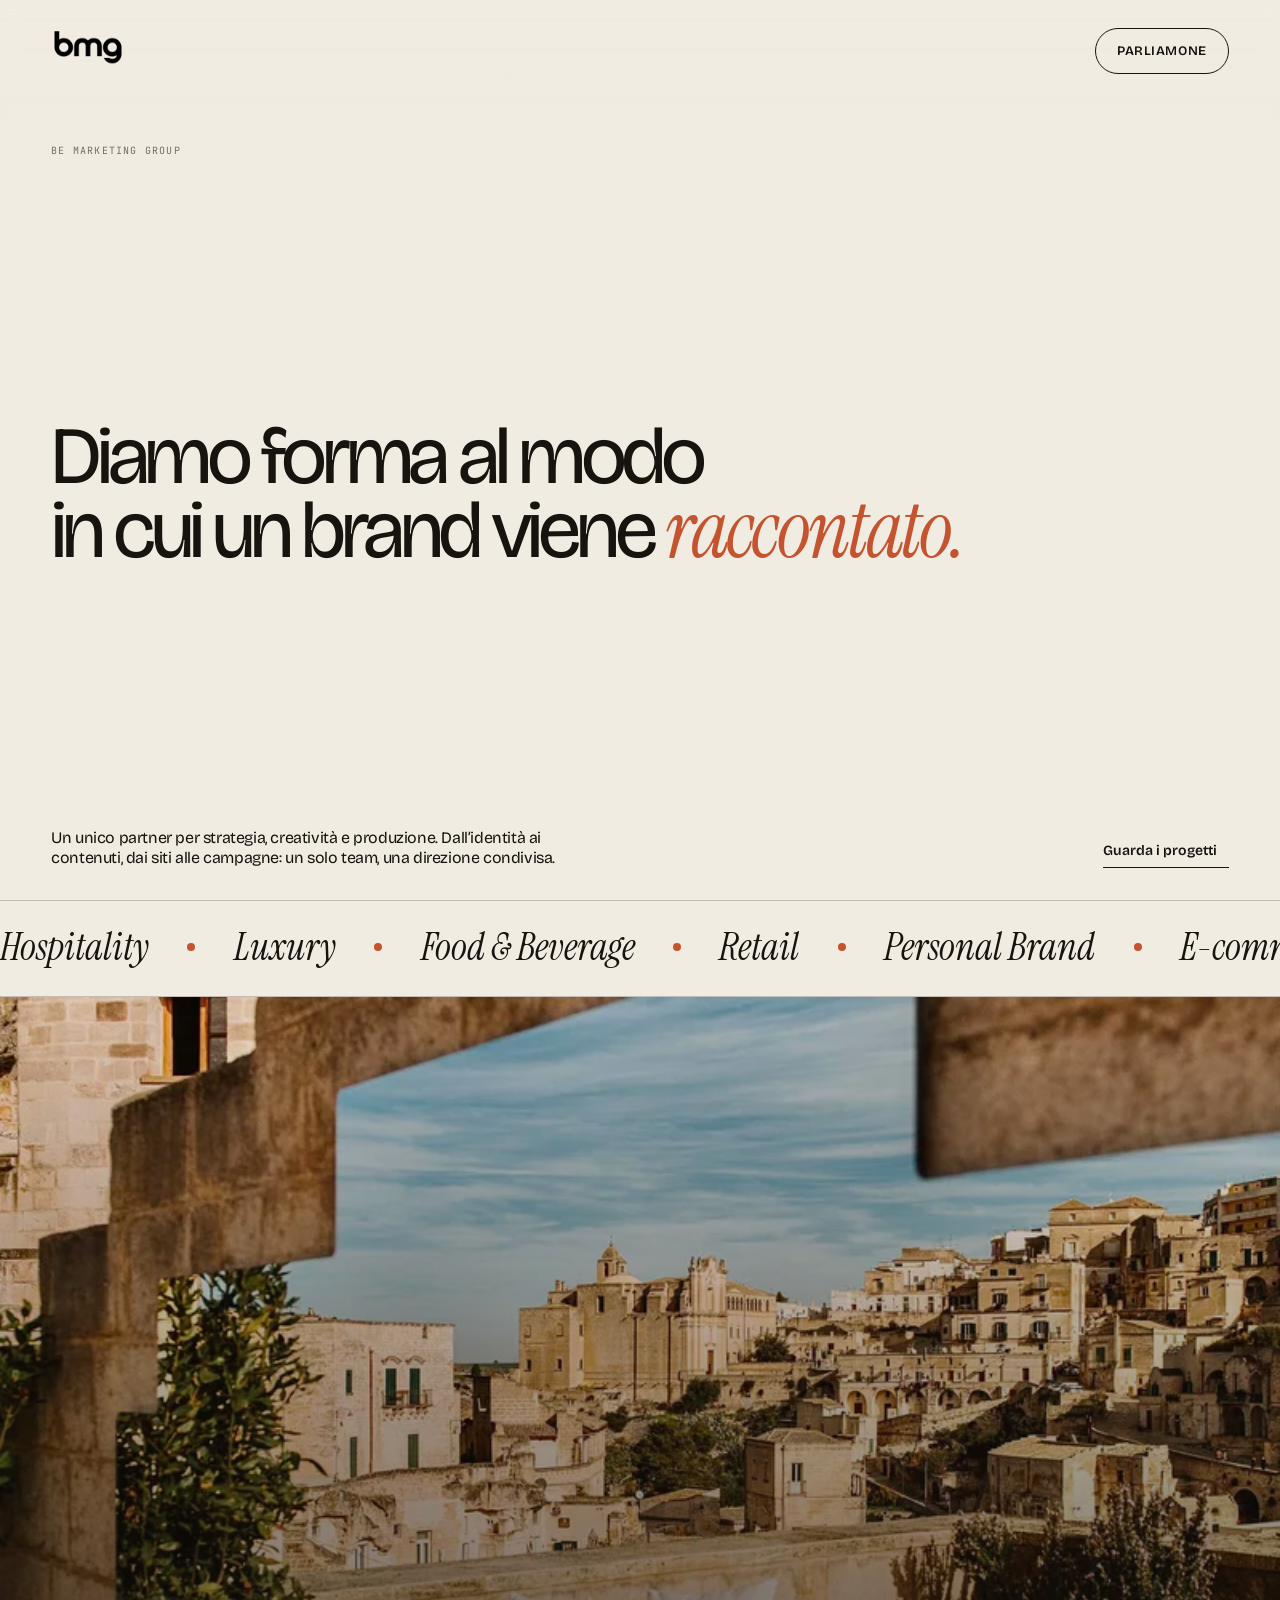
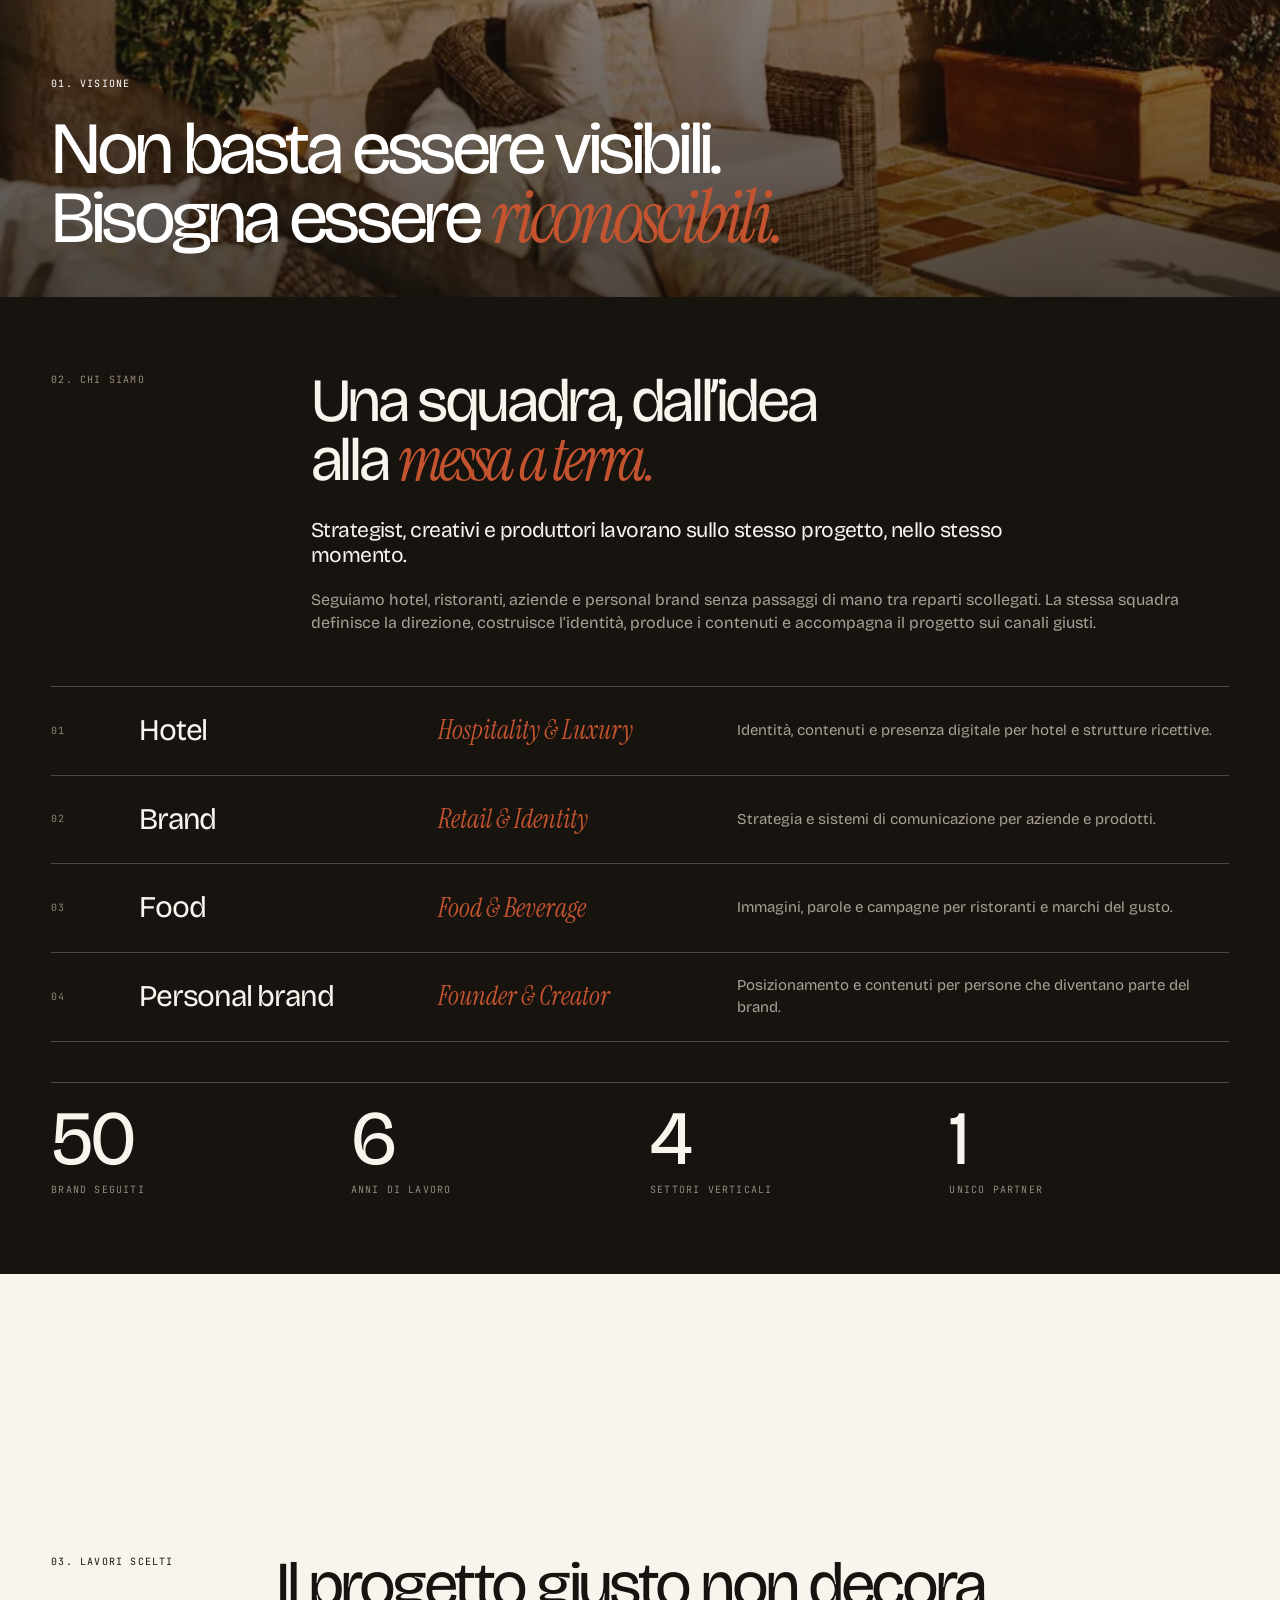
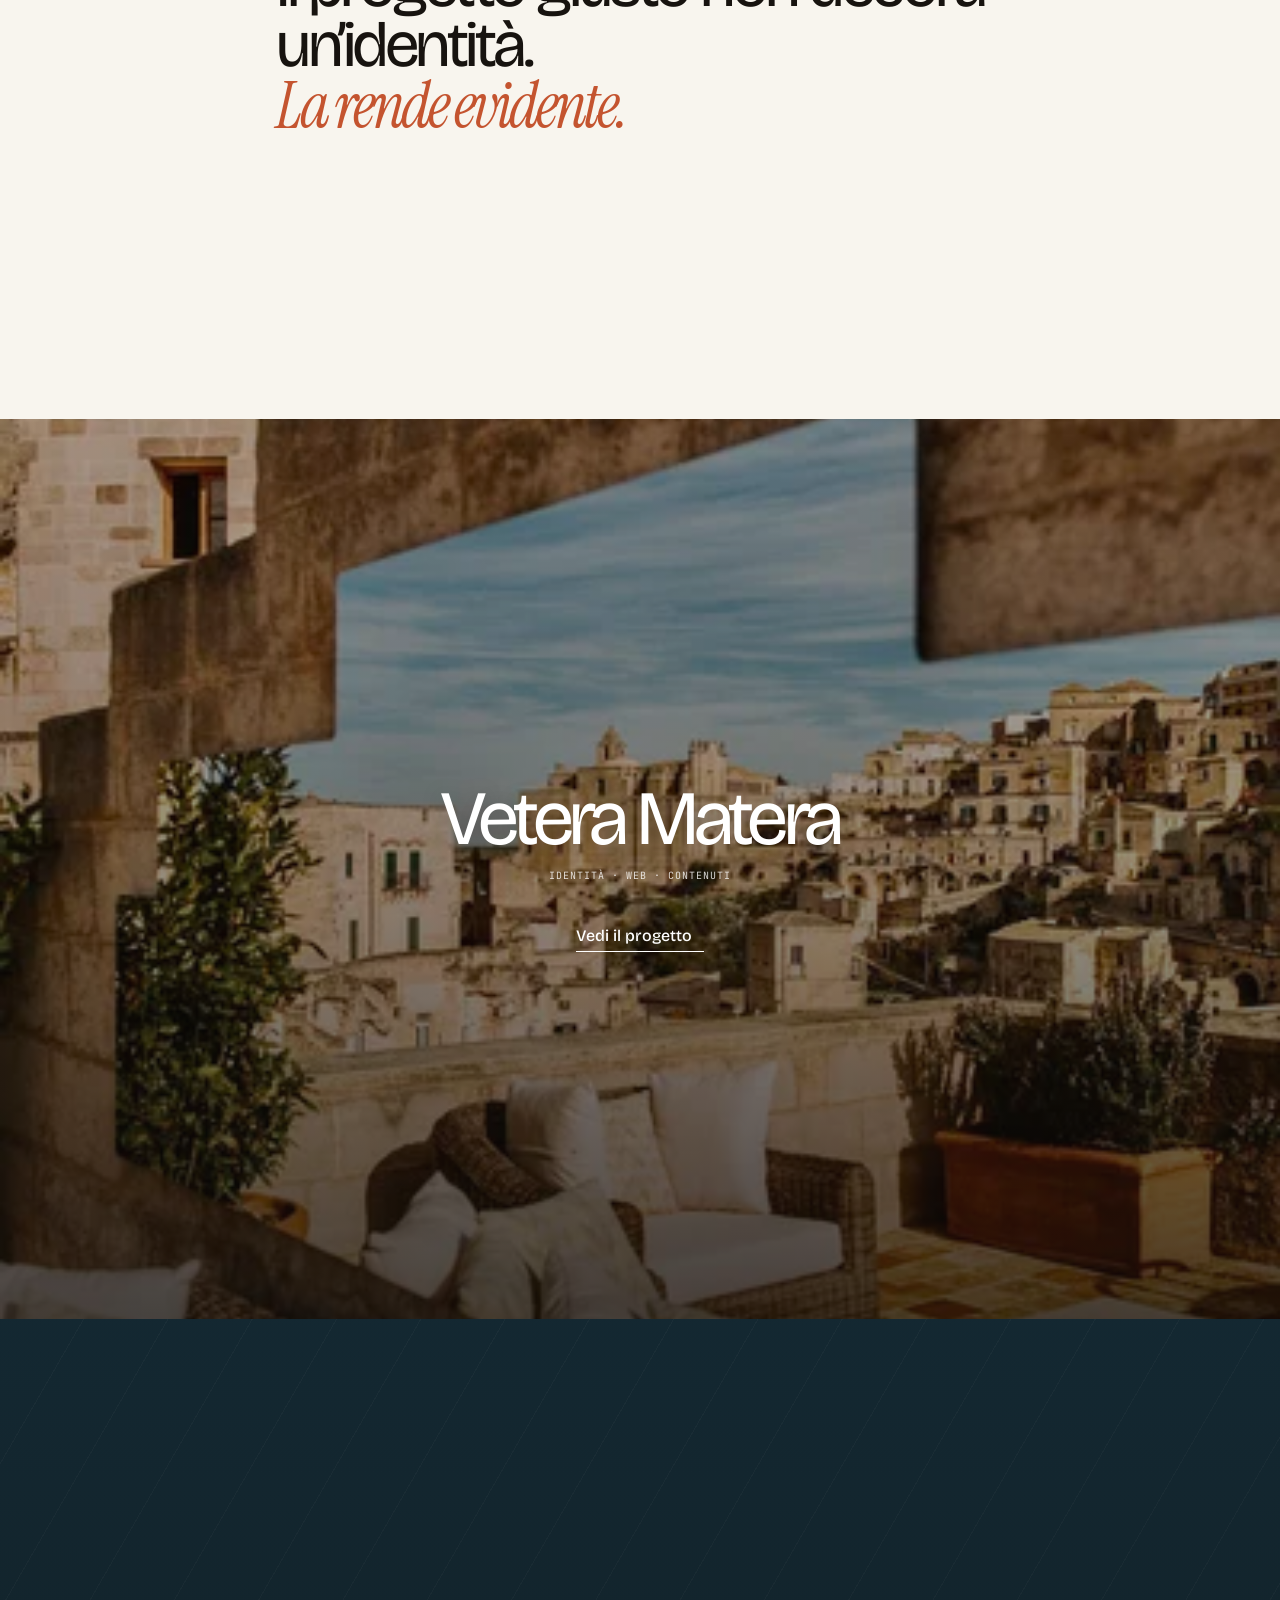
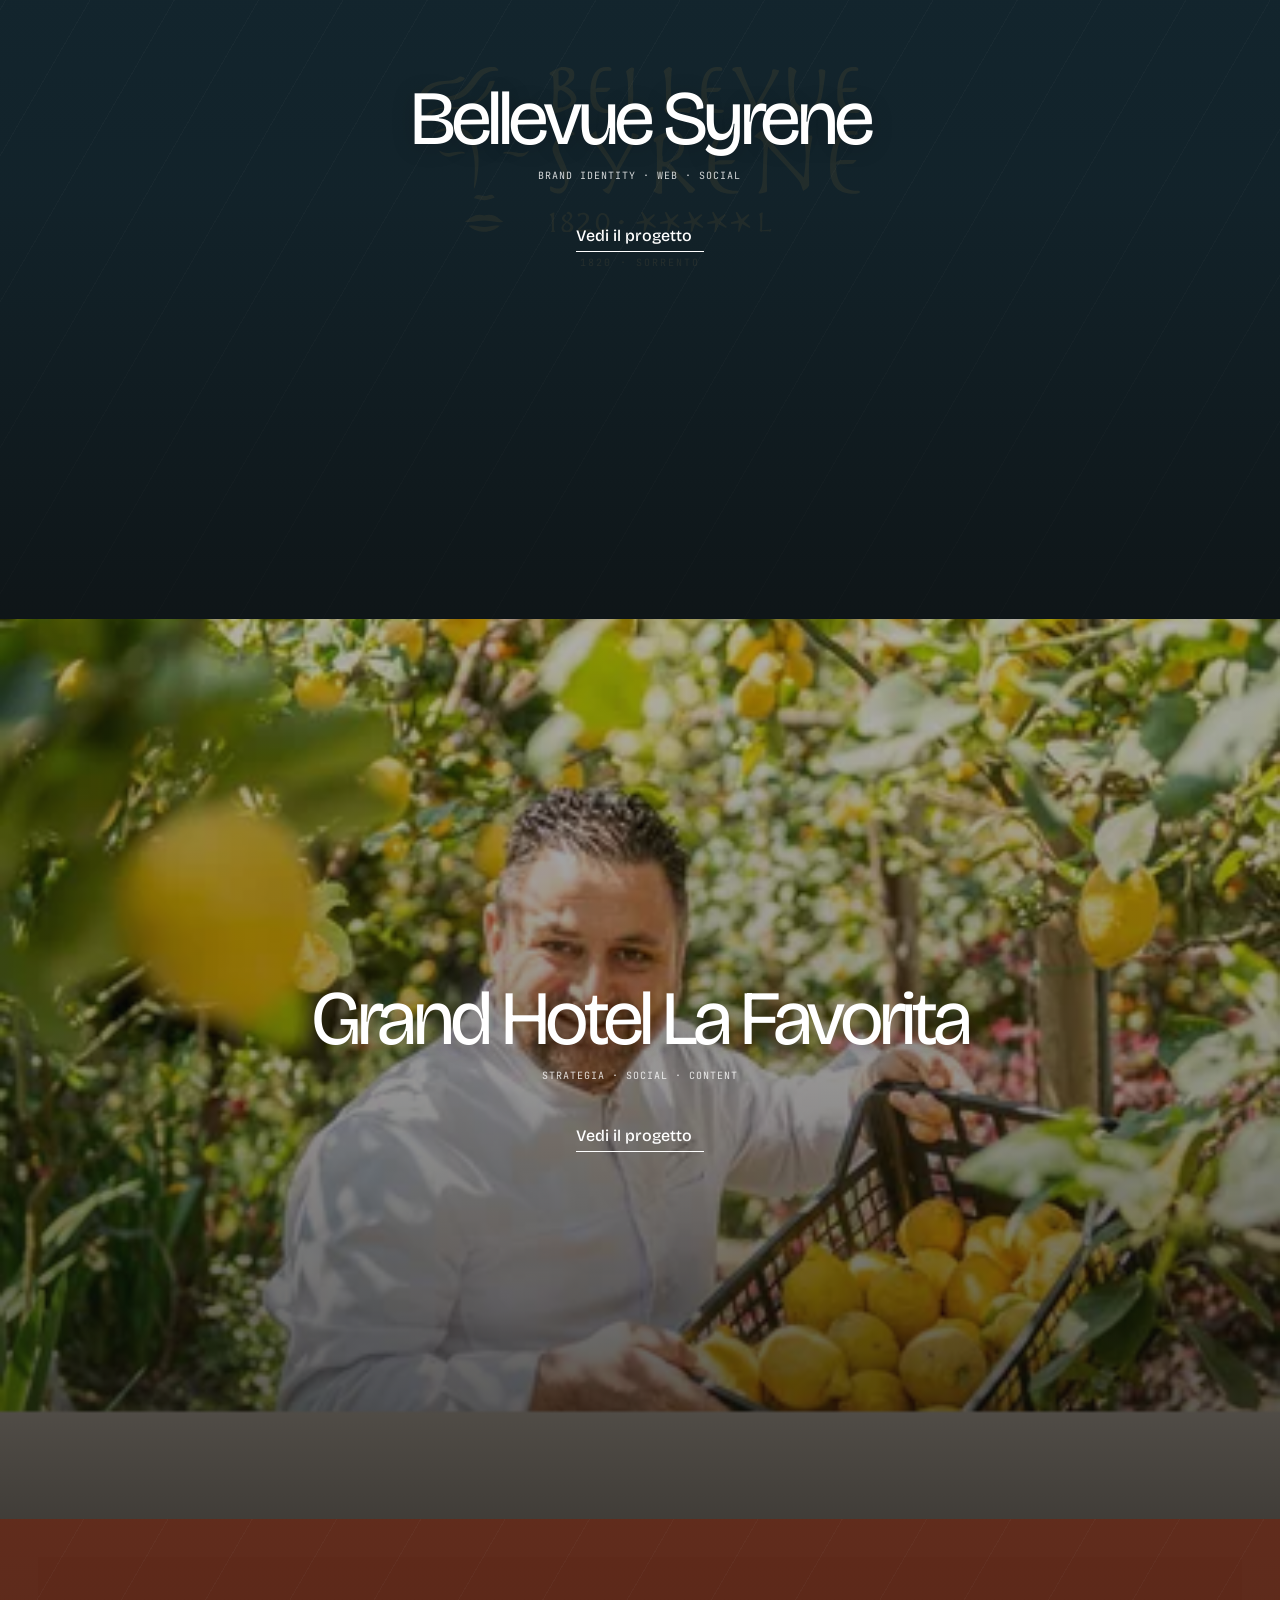
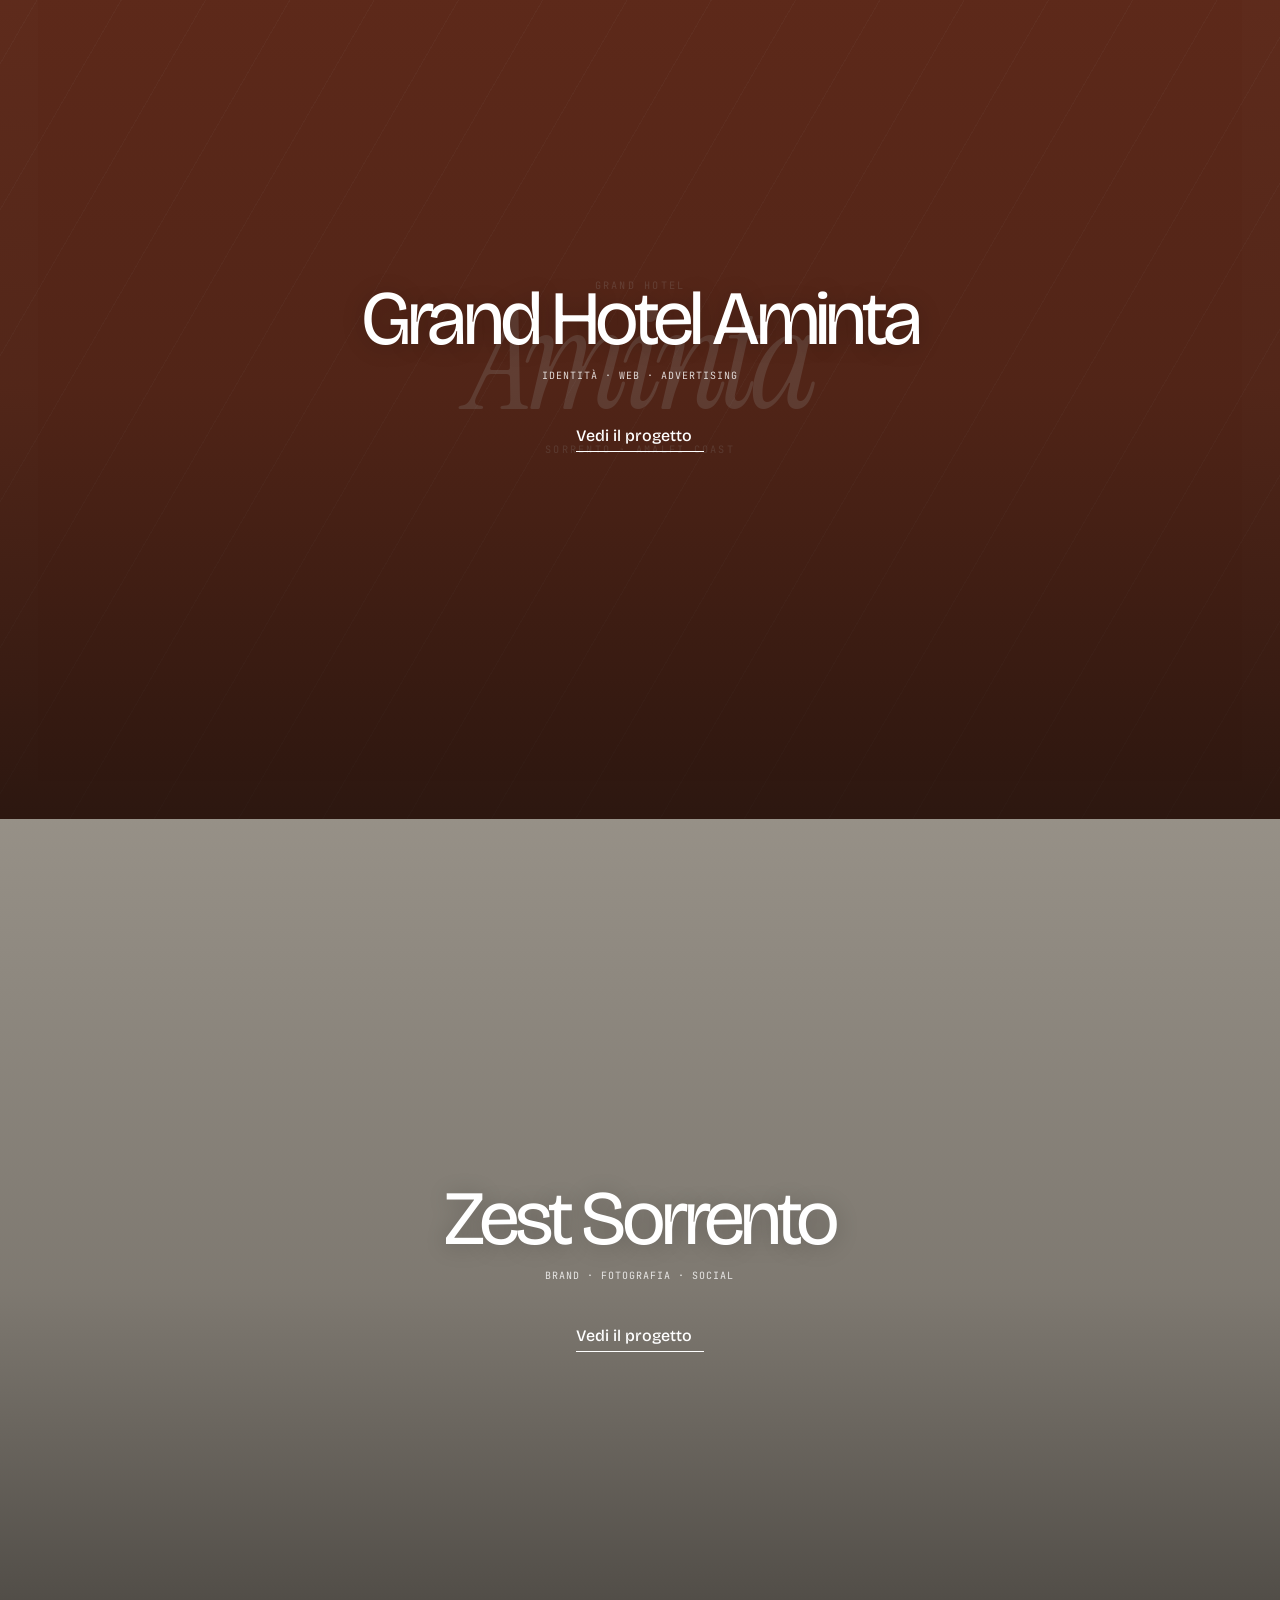
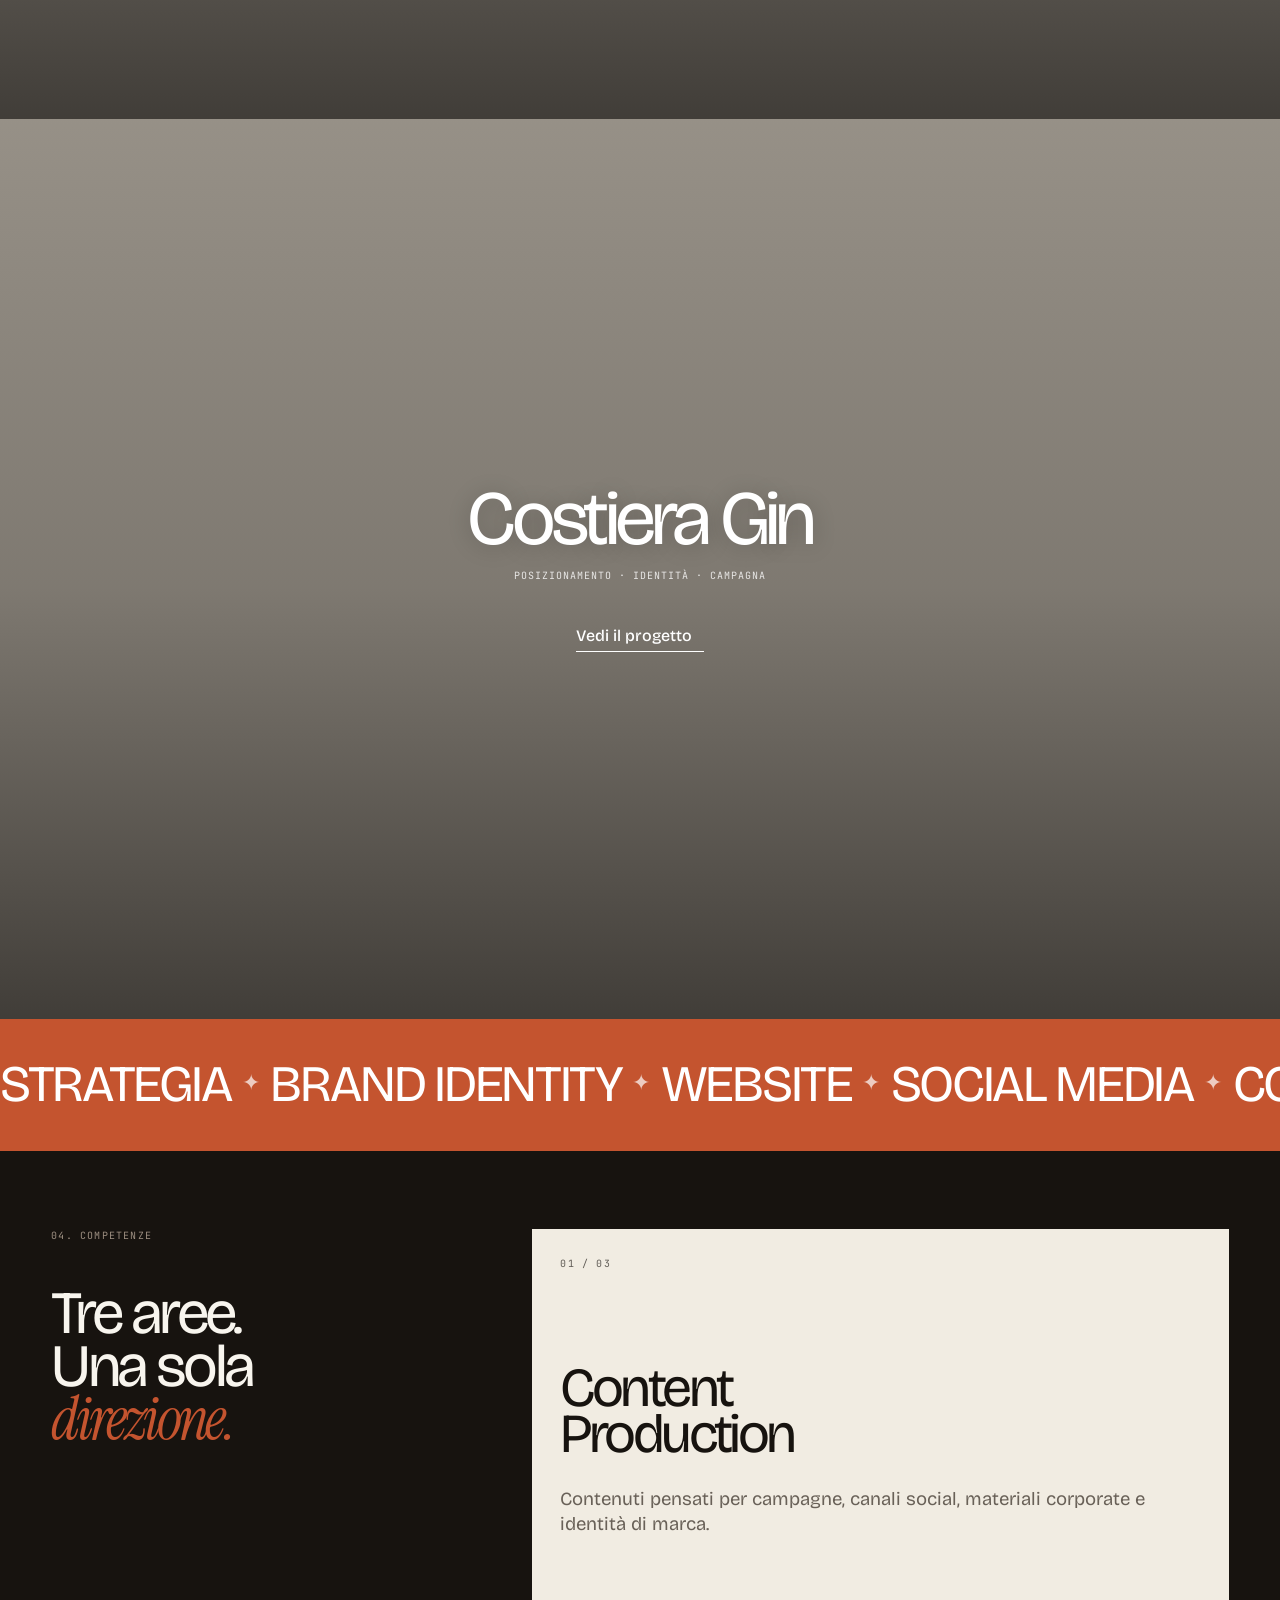
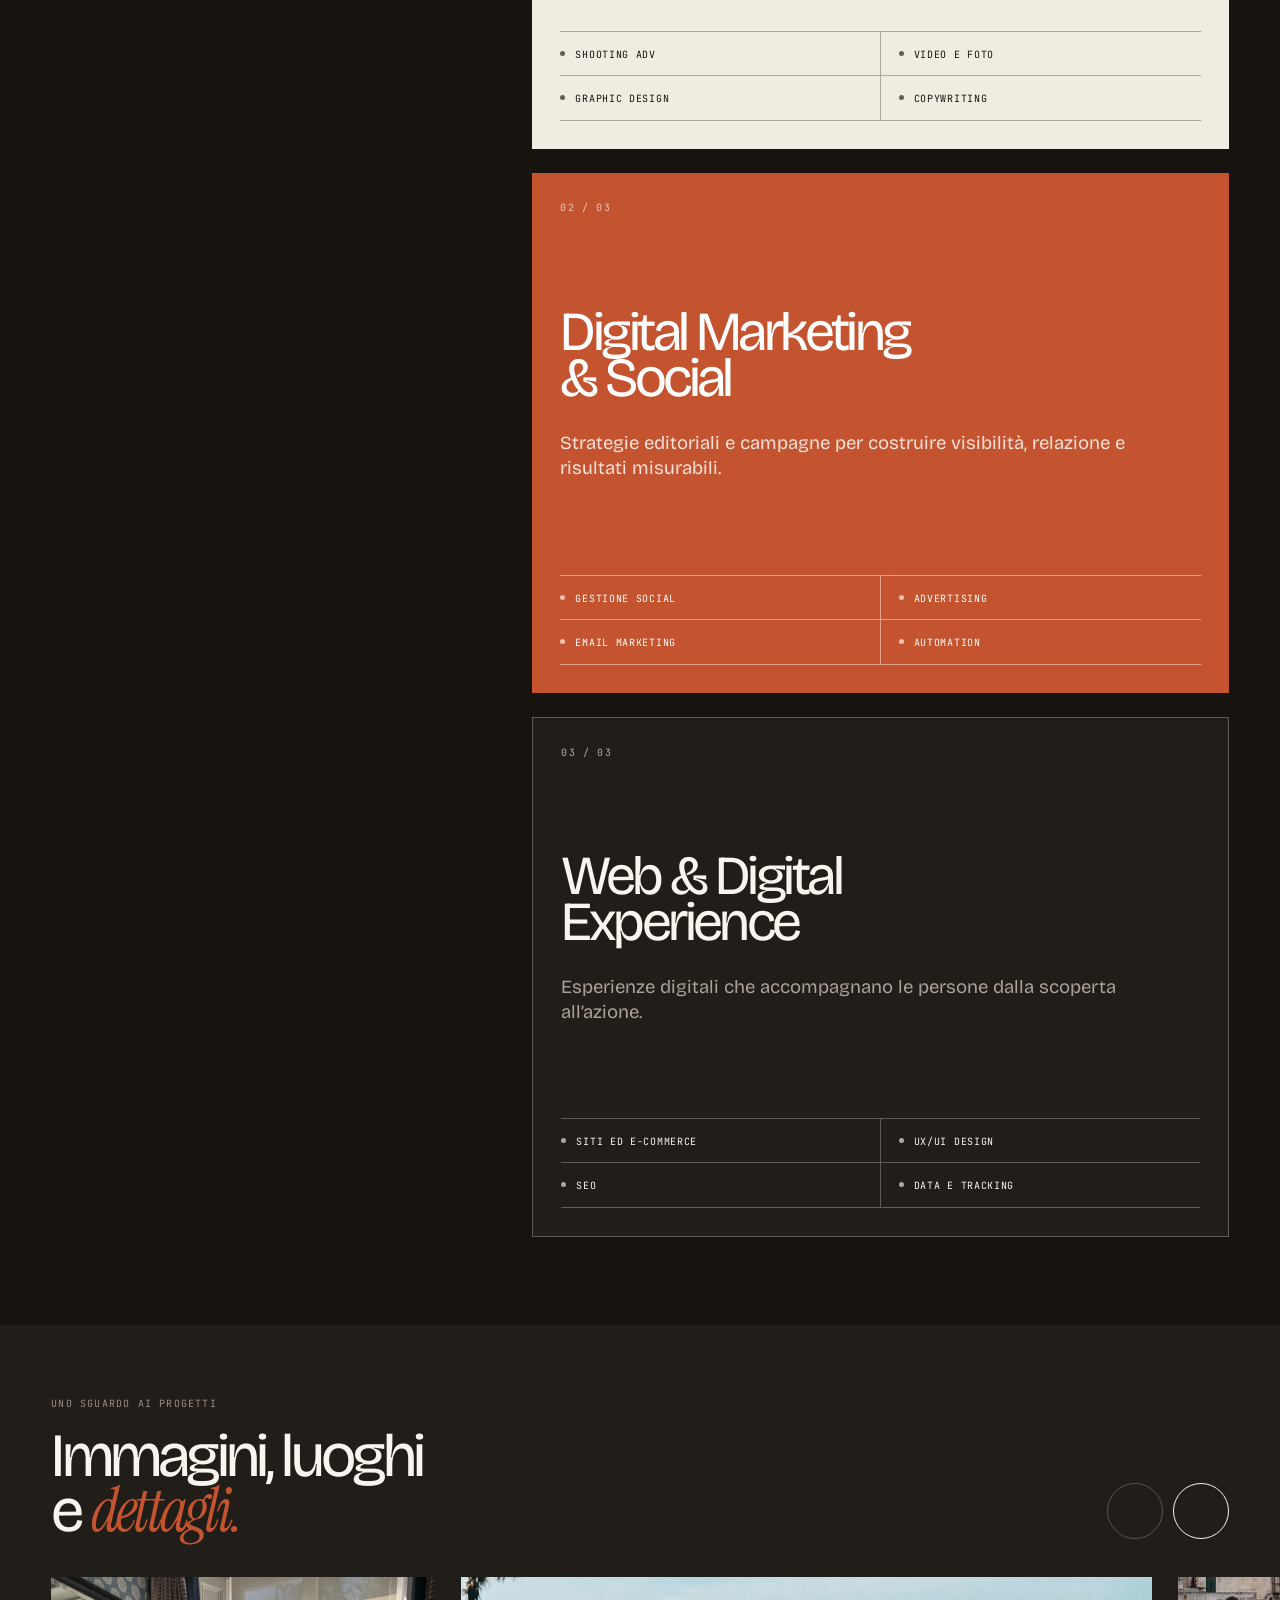
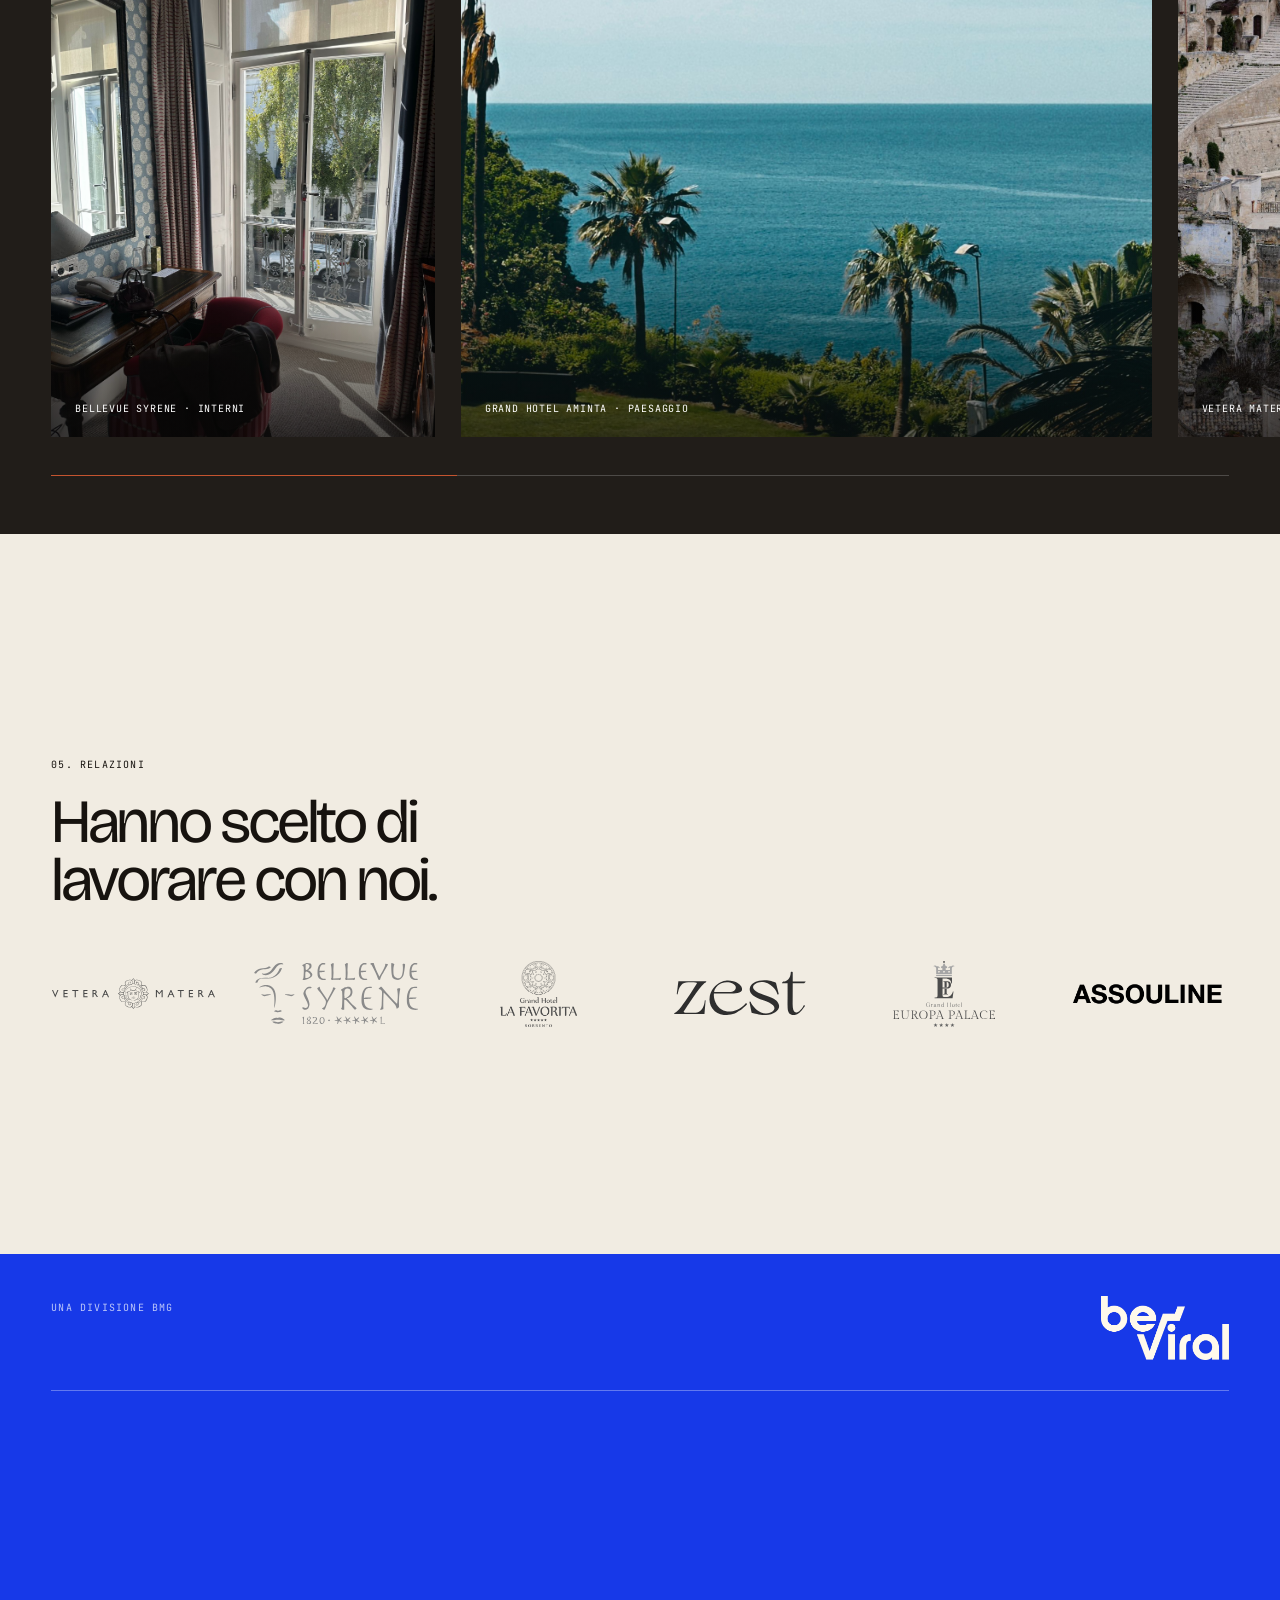
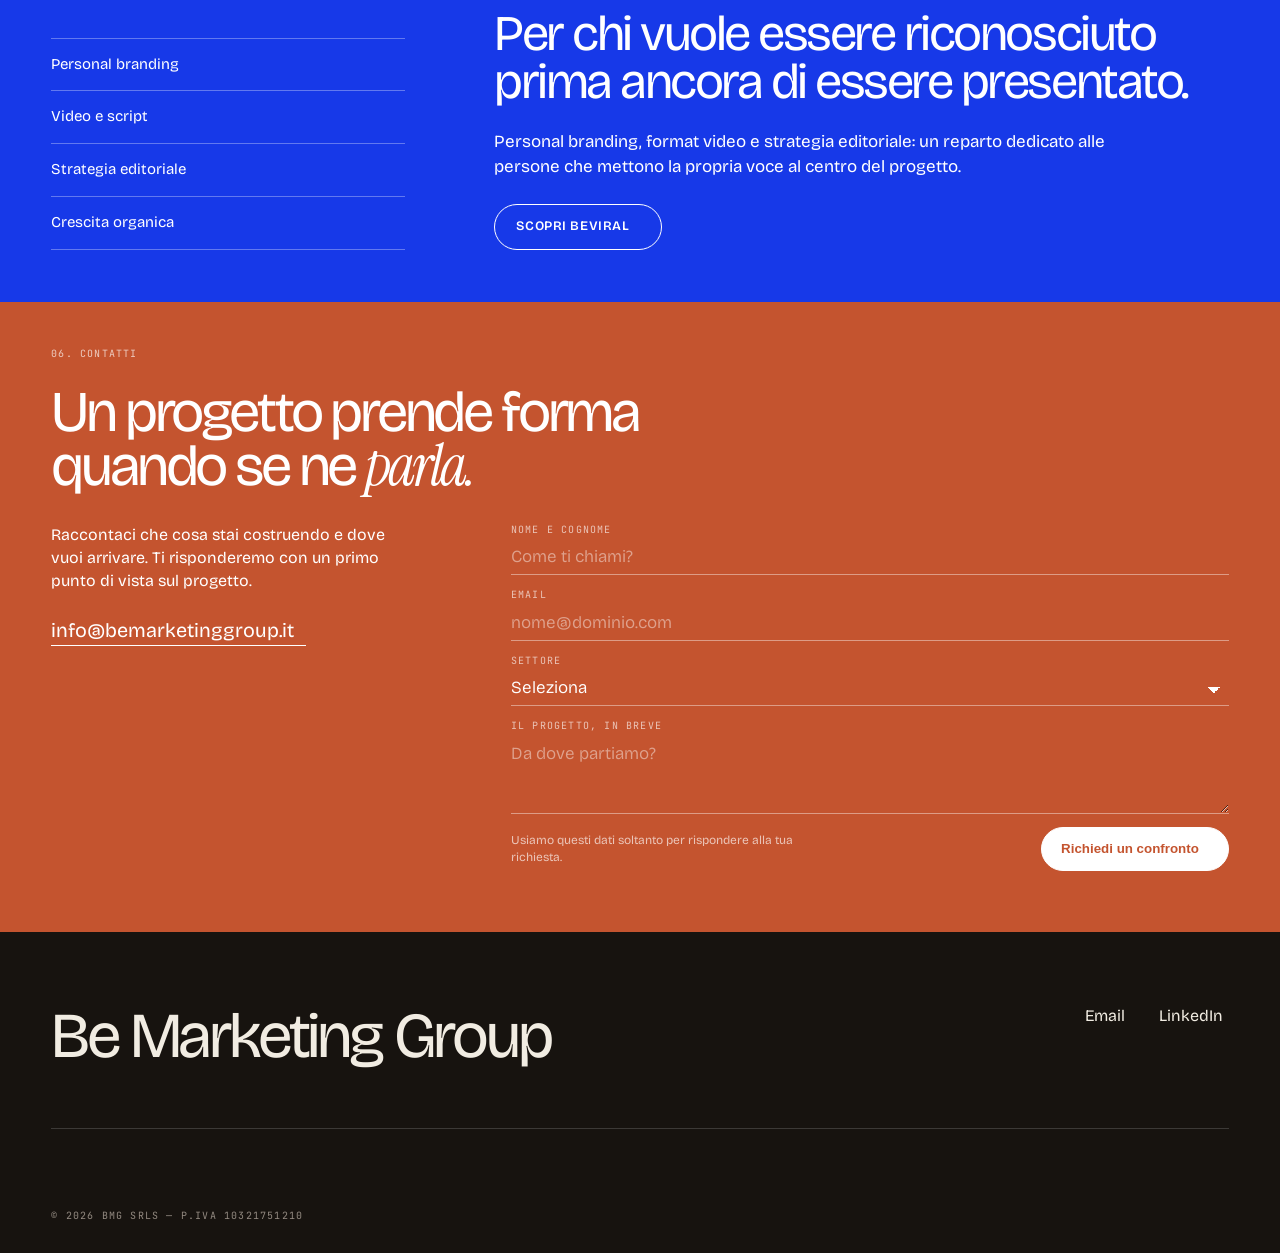
==== commit 1a4ce357: "Add compact desktop layout" ====
--- a/index.html
+++ b/index.html
@@ -14,7 +14,7 @@
   <link rel="preconnect" href="https://fonts.gstatic.com" crossorigin>
   <link href="https://fonts.googleapis.com/css2?family=Bricolage+Grotesque:opsz,wdth,wght@12..96,75..100,300..700&family=Instrument+Serif:ital@0;1&family=JetBrains+Mono:wght@400;500&display=swap" rel="stylesheet">
   <link rel="stylesheet" href="https://cdn.jsdelivr.net/npm/@phosphor-icons/web@2.1.2/src/regular/style.css">
-  <link rel="stylesheet" href="assets/css/site.css?v=20260930-15">
+  <link rel="stylesheet" href="assets/css/site.css?v=20260930-17">
   <script src="https://cdn.jsdelivr.net/npm/gsap@3.13.0/dist/gsap.min.js" defer></script>
   <script src="https://cdn.jsdelivr.net/npm/gsap@3.13.0/dist/ScrollTrigger.min.js" defer></script>
   <script src="assets/js/site.js?v=20260930-10" defer></script>
--- a/assets/css/site.css
+++ b/assets/css/site.css
@@ -301,6 +301,69 @@
   .beviral-copy h2 { font-size: clamp(40px, 4.35vw, 76px); }
   .contact { padding-top: 68px; padding-bottom: 64px; }
   .contact h2 { margin: 38px 0 58px; font-size: clamp(50px, 5.8vw, 94px); }
+}
+
+@media (min-width: 901px) and (max-width: 1440px), (min-width: 901px) and (max-height: 850px) {
+  /* Desktop compatto: proporzioni pensate per notebook e finestre non massimizzate. */
+  .hero { min-height: 100svh; padding-top: clamp(122px, 16vh, 154px); padding-bottom: 32px; }
+  .hero h1 { max-width: 1120px; font-size: clamp(54px, 6.35vw, 92px); line-height: .92; }
+  .hero-bottom p { max-width: 510px; font-size: clamp(16px, 1.25vw, 20px); }
+  .manifesto-copy { bottom: 5vh; gap: 25px; }
+  .manifesto-copy p { max-width: 1060px; font-size: clamp(48px, 5.75vw, 84px); }
+
+  .about { padding-top: 76px; padding-bottom: 76px; }
+  .about-intro h2 { font-size: clamp(46px, 4.8vw, 72px); }
+  .about-lead { max-width: 700px; margin-top: 28px; font-size: clamp(19px, 1.65vw, 25px); }
+  .about-copy { margin-top: 20px; }
+  .focus-list { margin-top: 52px; }
+  .focus-row { padding: 22px 0; }
+  .focus-row h3 { font-size: clamp(27px, 2.35vw, 36px); }
+  .stats { margin-top: 40px; padding-top: 26px; }
+
+  .work .section-head { min-height: min(86svh, 720px); padding-top: 82px; padding-bottom: 58px; }
+  .work .section-head h2 { max-width: 1000px; font-size: clamp(46px, 5vw, 76px); }
+  .project-meta strong { max-width: 960px; font-size: clamp(50px, 6vw, 88px); }
+
+  .services { padding-top: 78px; padding-bottom: 88px; }
+  .services-layout { gap: clamp(56px, 7vw, 100px); }
+  .services-intro { top: 86px; }
+  .services-intro .section-index { margin-bottom: 44px; }
+  .services-intro h2 { font-size: clamp(46px, 4.7vw, 70px); }
+  .service-panel { min-height: min(66svh, 520px); padding: 28px; }
+  .service-panel-copy { padding: 36px 0; }
+  .service-panel-copy h3 { font-size: clamp(42px, 4.3vw, 64px); }
+
+  .project-showcase { padding-top: 72px; padding-bottom: 58px; }
+  .showcase-head { margin-bottom: 38px; }
+  .showcase-head .section-index { margin-bottom: 18px; }
+  .showcase-head h2 { font-size: clamp(44px, 4.8vw, 72px); }
+  .showcase-card { height: min(52svh, 460px); }
+  .showcase-card--landscape { width: min(54vw, 720px); }
+  .showcase-card--portrait { width: min(30vw, 400px); }
+  .showcase-card--square { width: min(36vw, 500px); }
+  .showcase-progress { margin-top: 20px; }
+
+  .clients { min-height: min(90svh, 720px); padding-top: 72px; padding-bottom: 68px; }
+  .clients-head { gap: 22px; margin-bottom: 44px; }
+  .clients-head h2 { max-width: 780px; font-size: clamp(44px, 4.8vw, 72px); }
+  .logo-grid > a, .logo-grid > div { height: 80px; }
+  .logo-grid img { max-height: 66px; }
+
+  .beviral { min-height: min(72svh, 650px); gap: clamp(52px, 7vw, 100px); padding-top: 42px; padding-bottom: 52px; }
+  .beviral-copy h2 { font-size: clamp(38px, 3.9vw, 58px); }
+  .beviral-copy p { margin: 24px 0; font-size: 17px; }
+
+  .contact { padding-top: 38px; padding-bottom: 40px; }
+  .contact h2 { max-width: 820px; margin: 22px 0 30px; font-size: clamp(42px, 4.5vw, 66px); }
+  .contact-layout { gap: clamp(52px, 7vw, 96px); }
+  .contact-copy p { margin-bottom: 24px; font-size: 16px; }
+  .contact-mail { font-size: clamp(18px, 1.55vw, 24px); }
+  .contact-form { gap: 13px; }
+  .contact-form label { gap: 4px; }
+  .contact-form input, .contact-form select, .contact-form textarea { padding-bottom: 7px; font-size: 17px; }
+  .contact-form textarea { min-height: 50px; }
+  .contact-form-bottom small { font-size: 12px; }
+  .contact-form button { min-height: 44px; padding-inline: 19px; }
 }
 
 @media (max-width: 900px) {
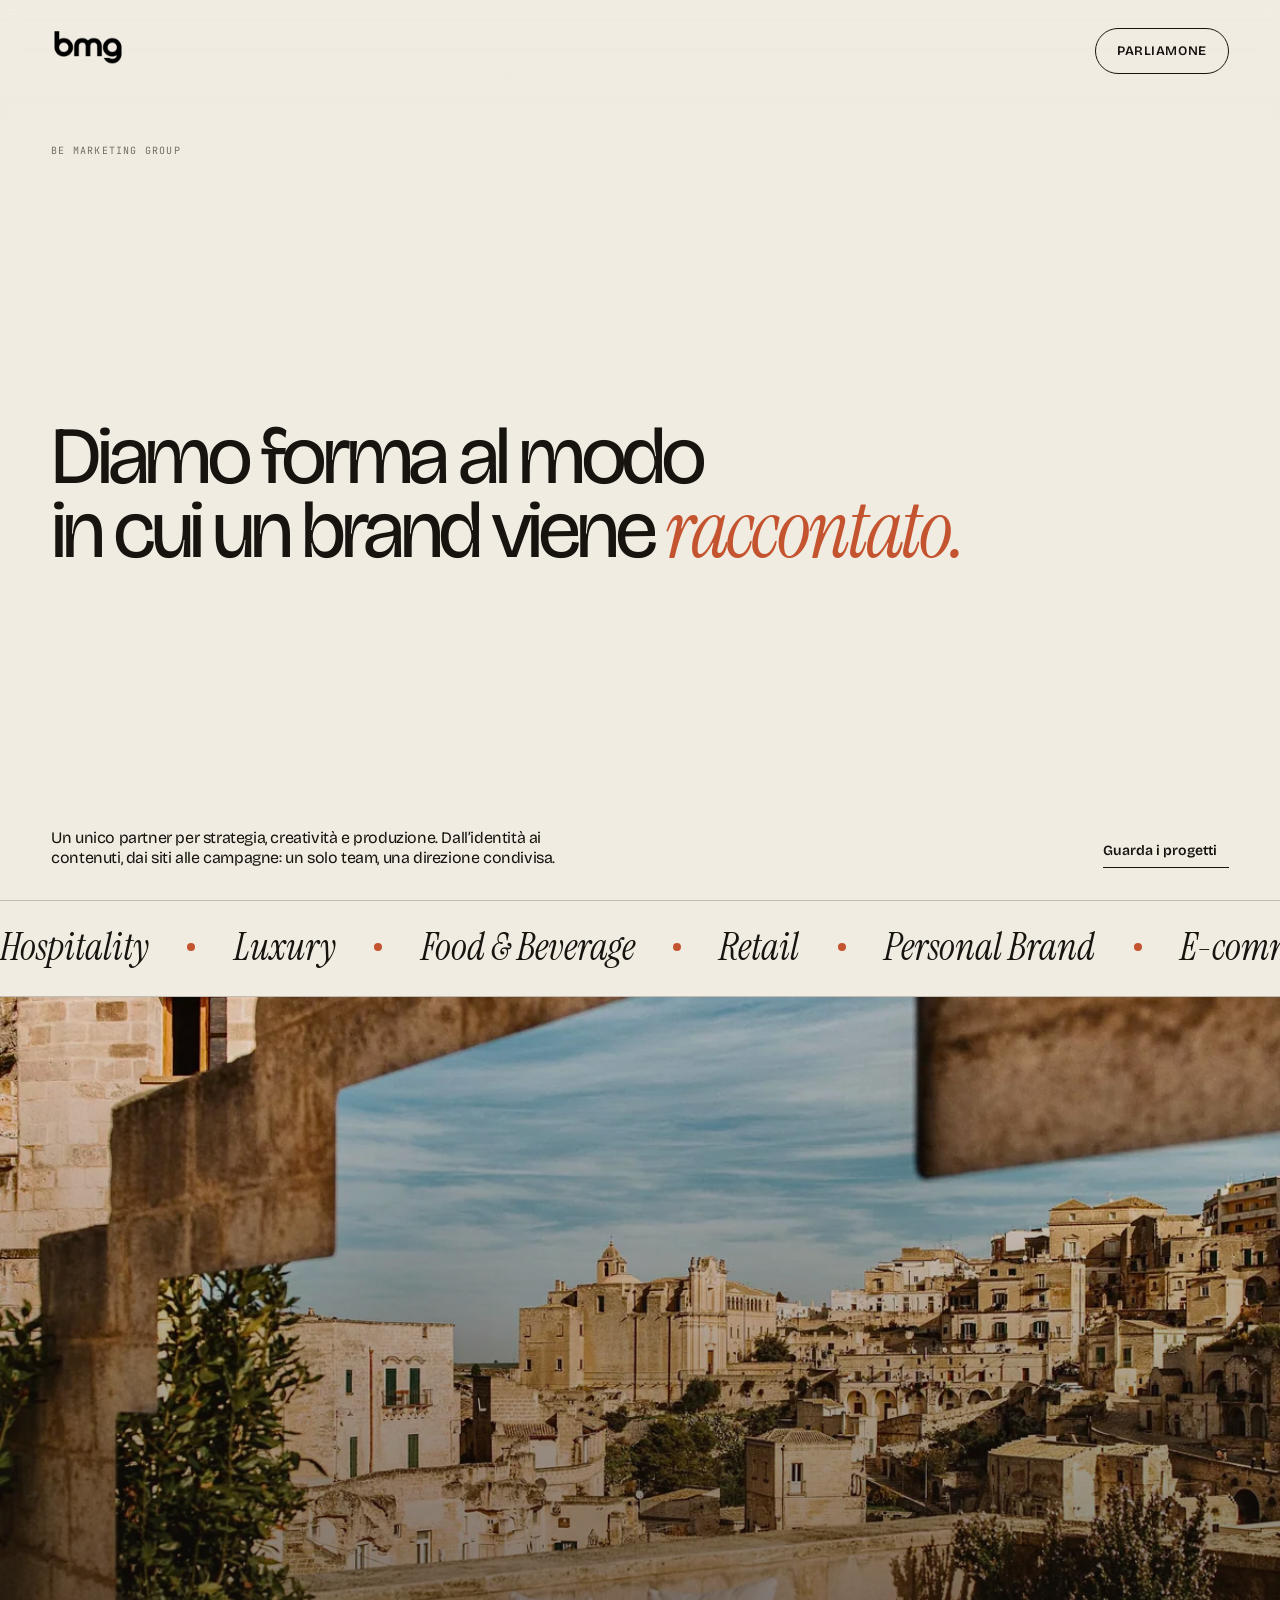
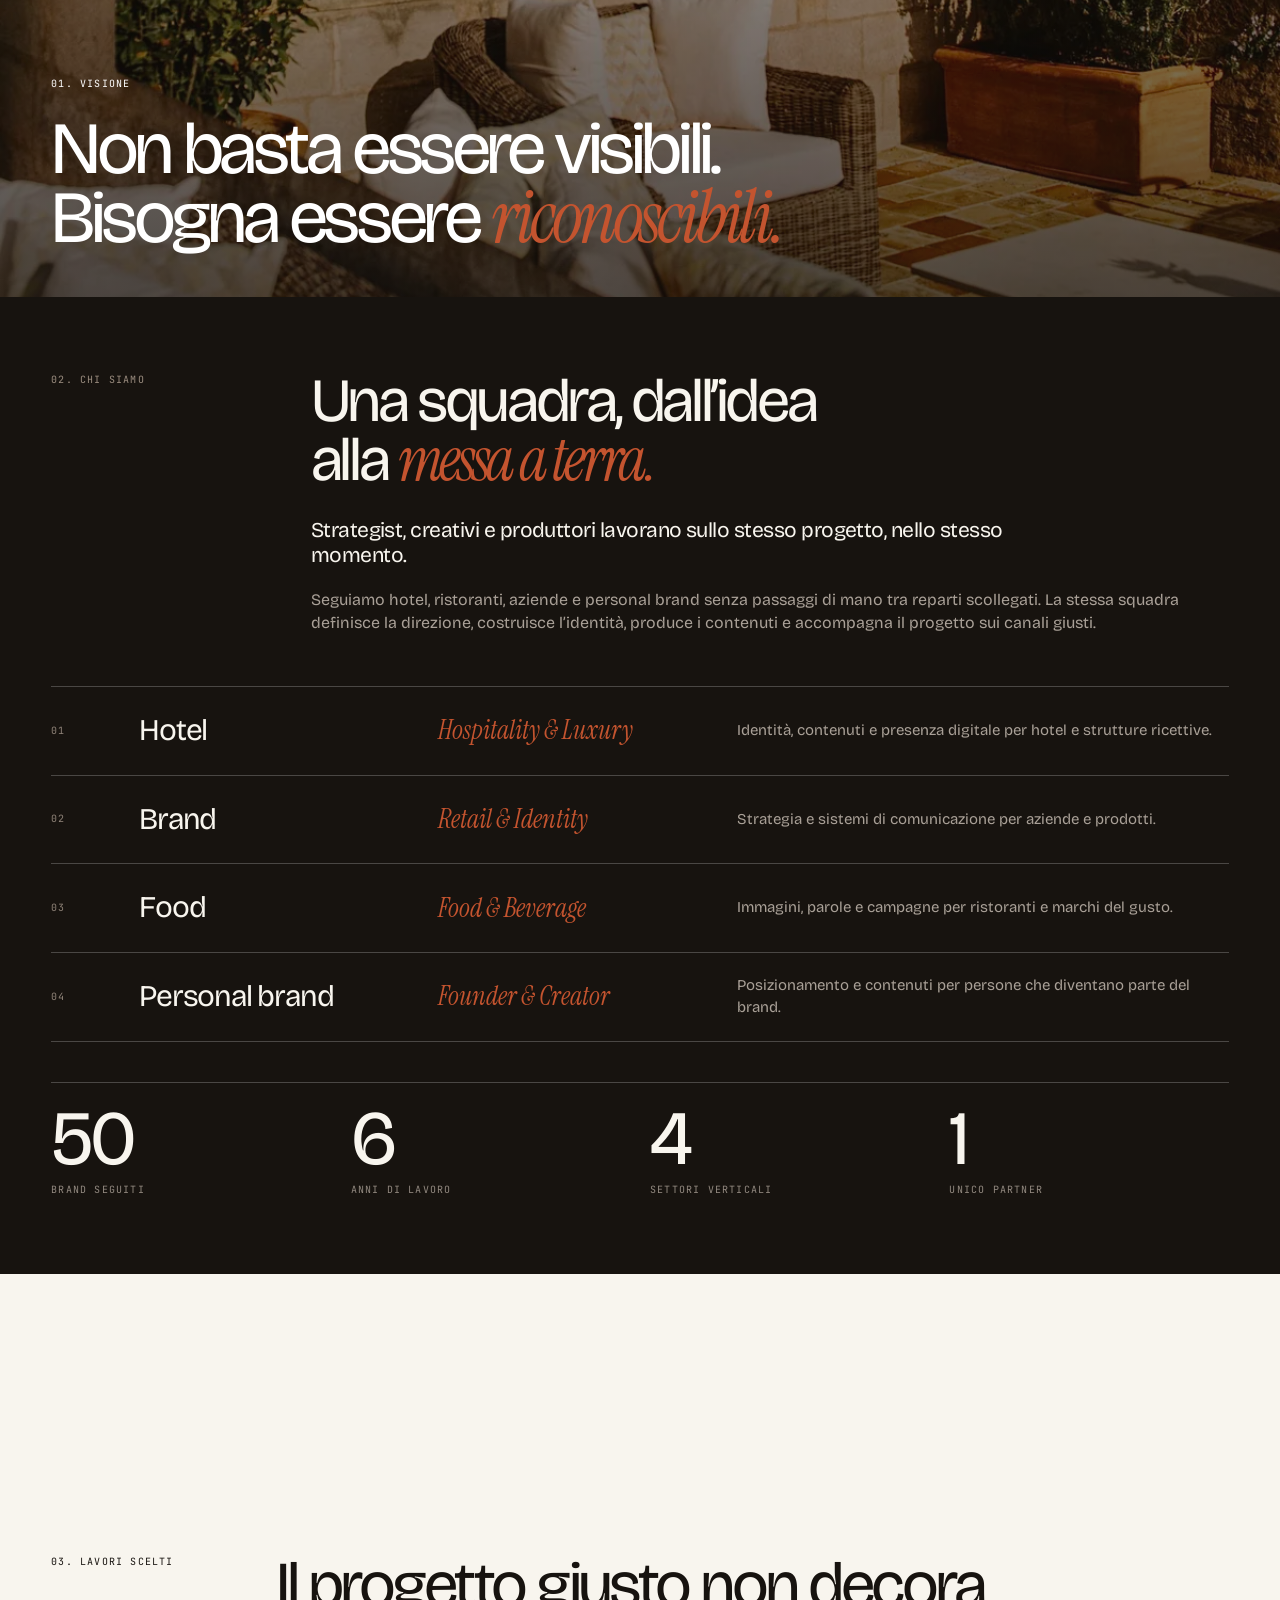
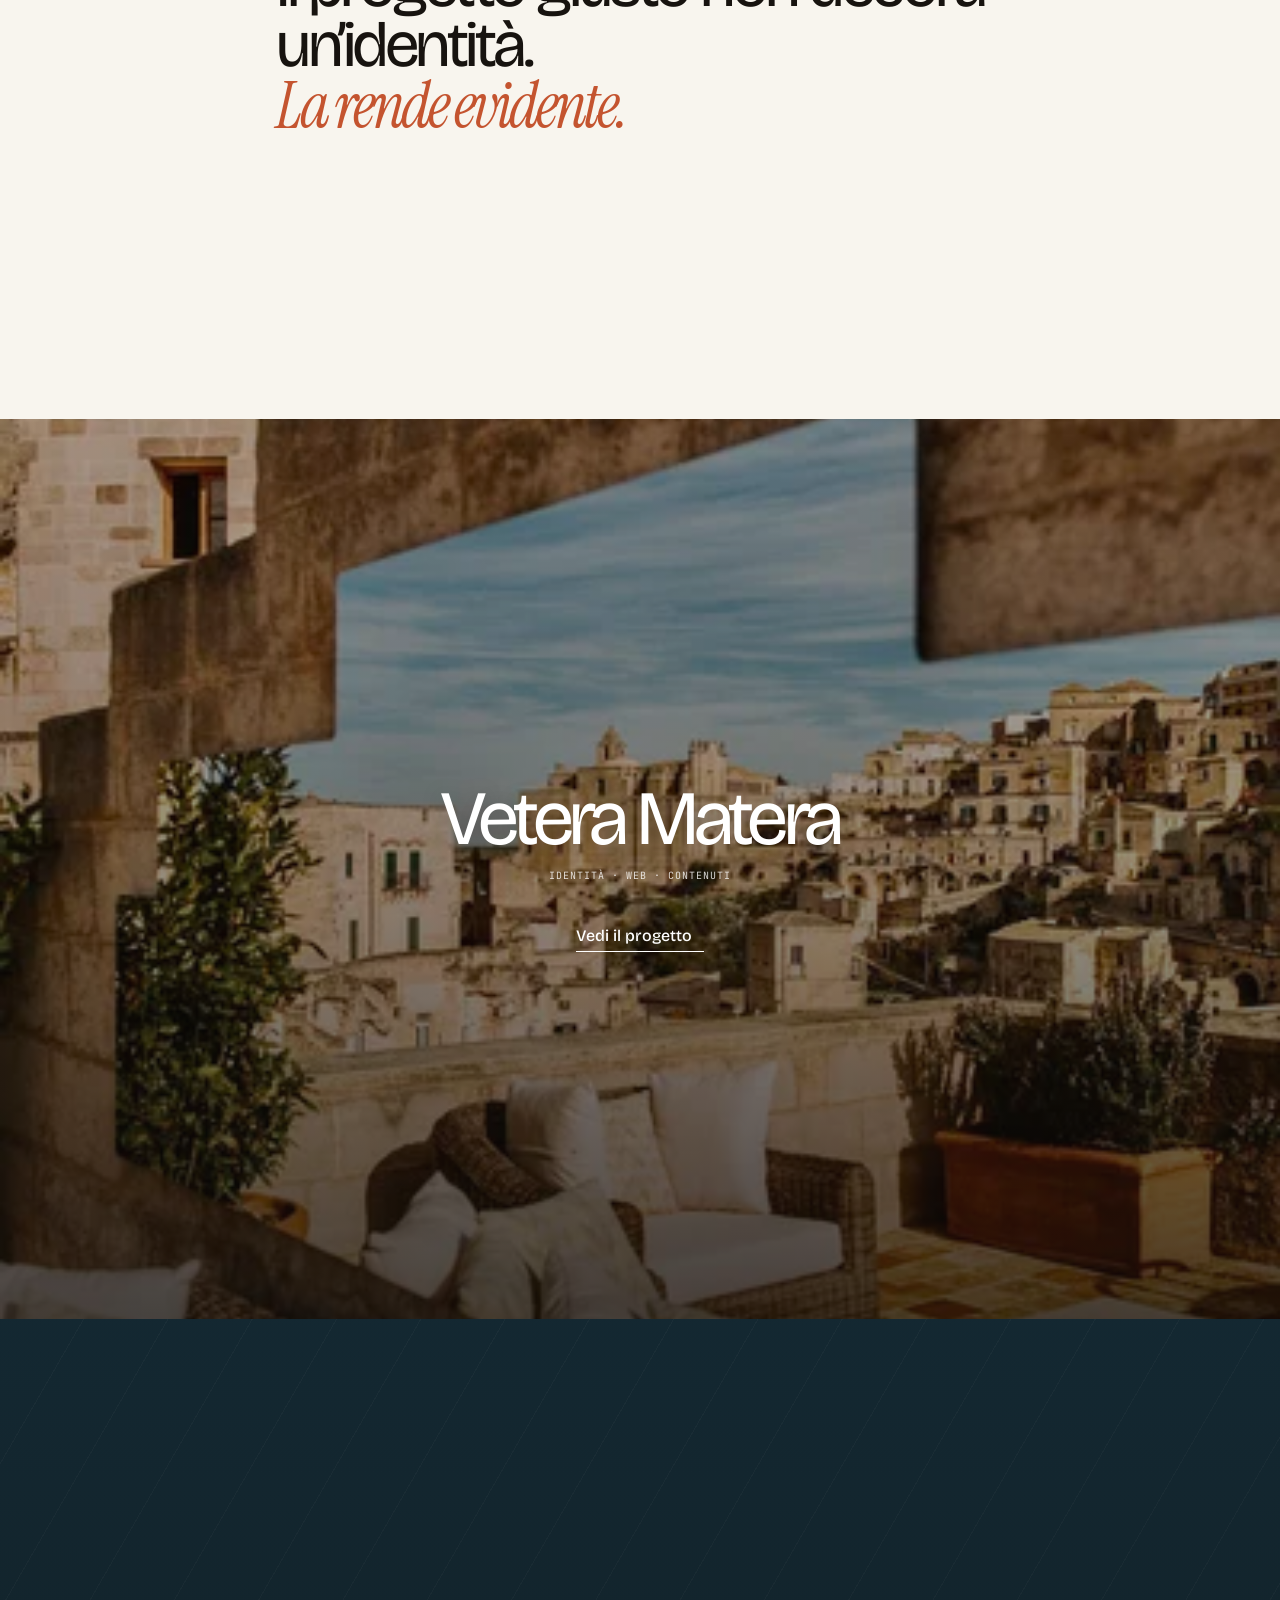
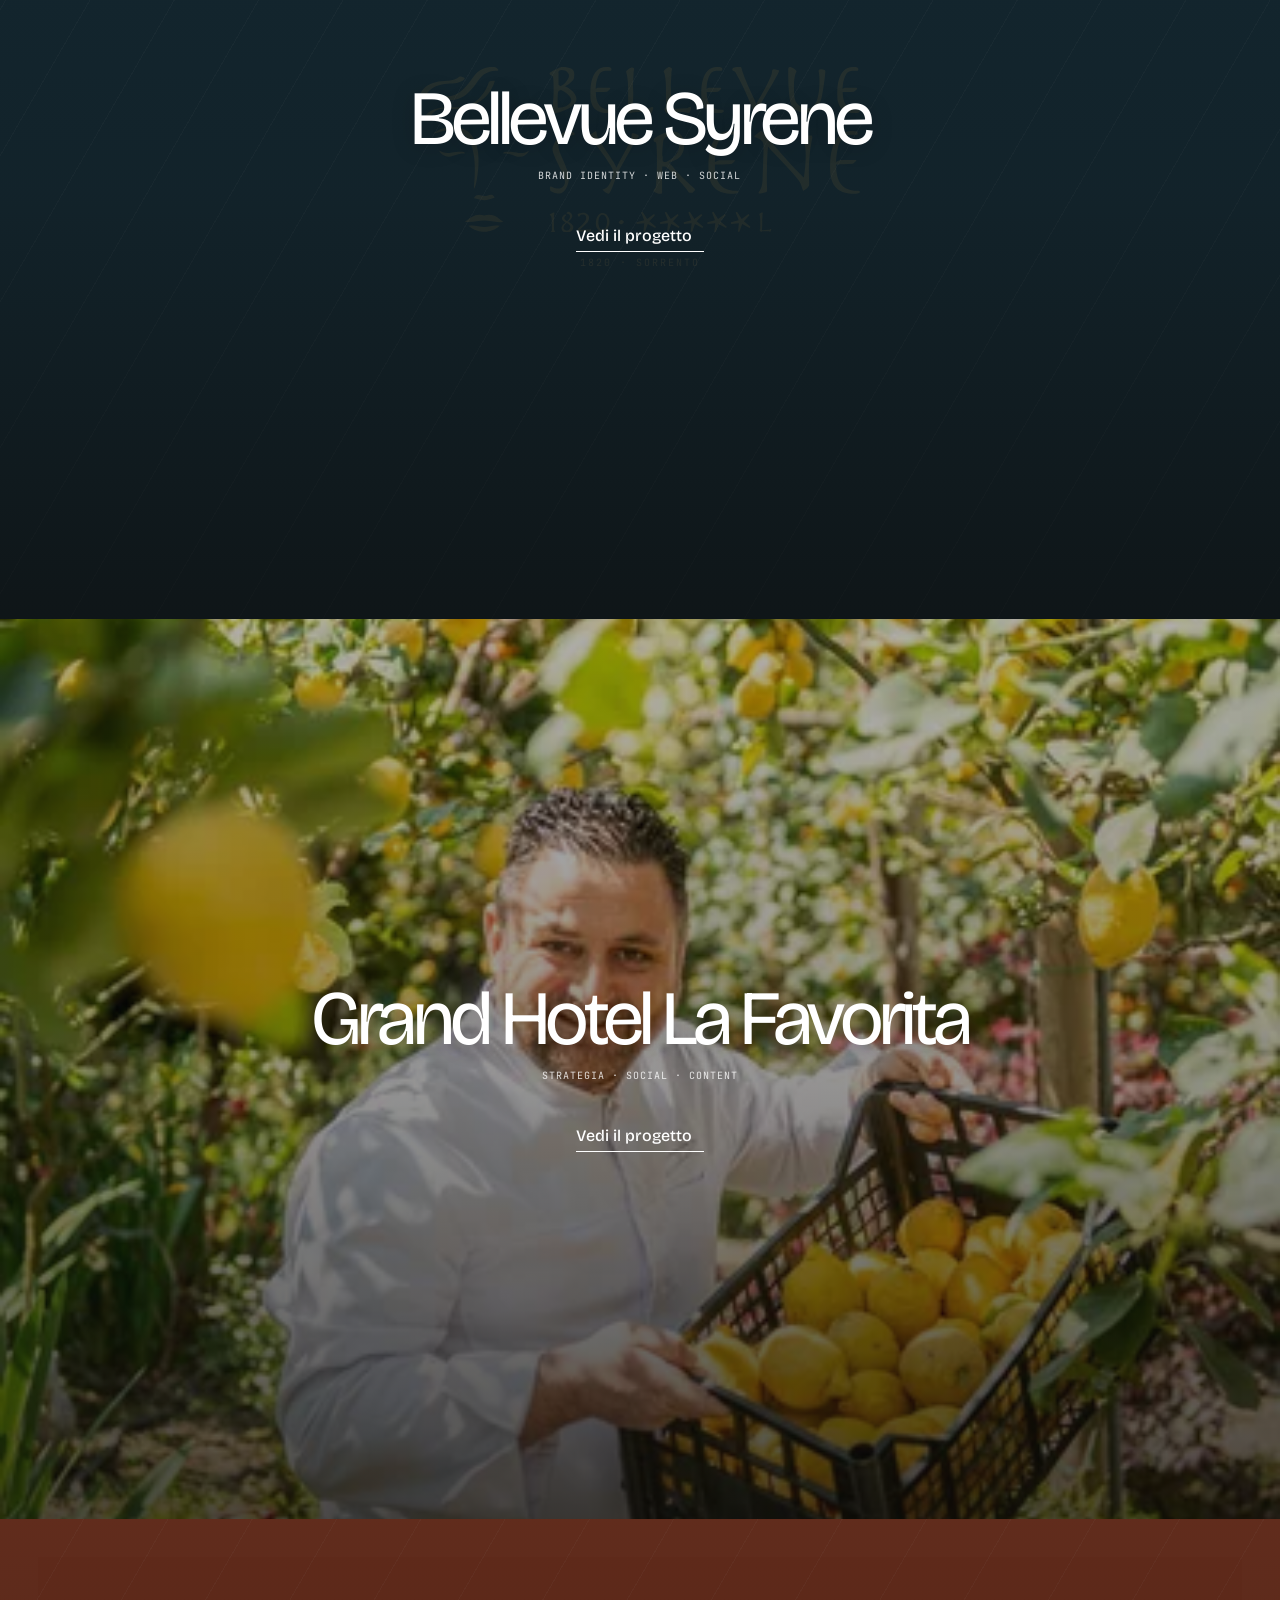
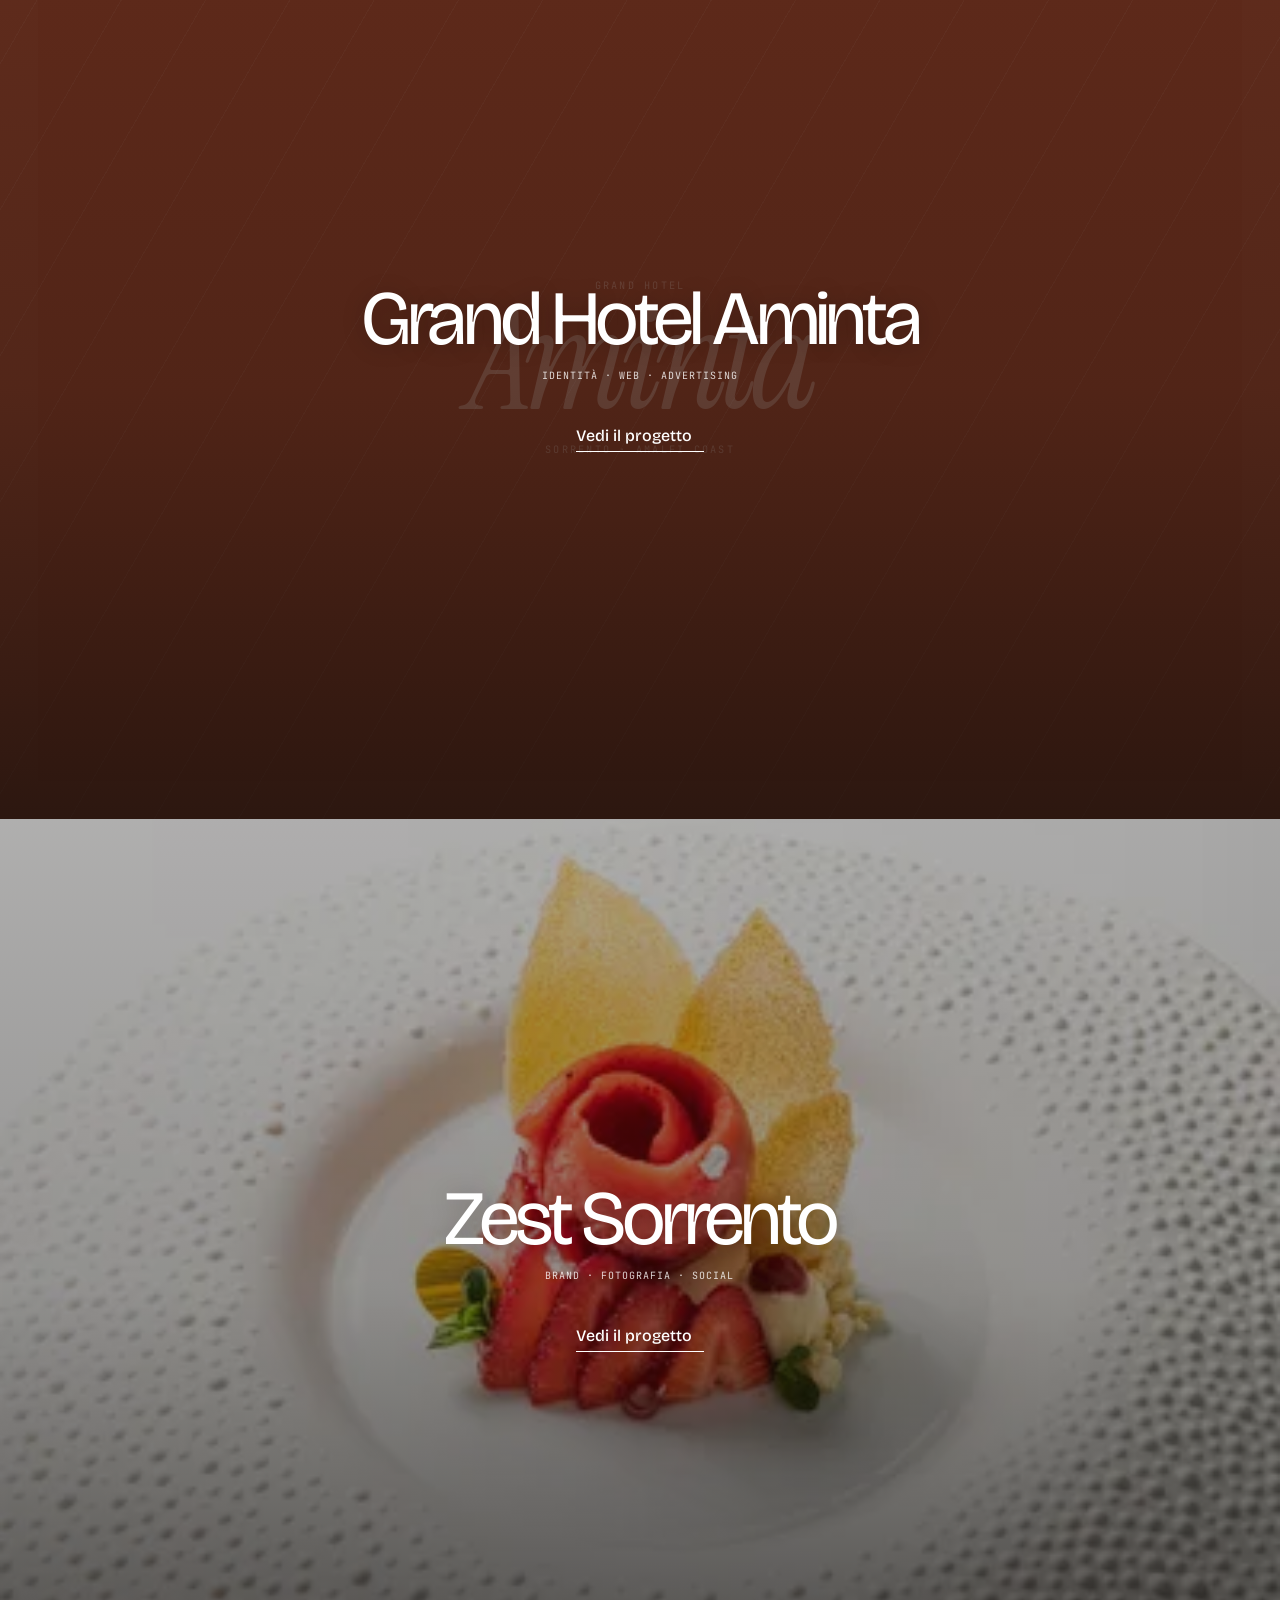
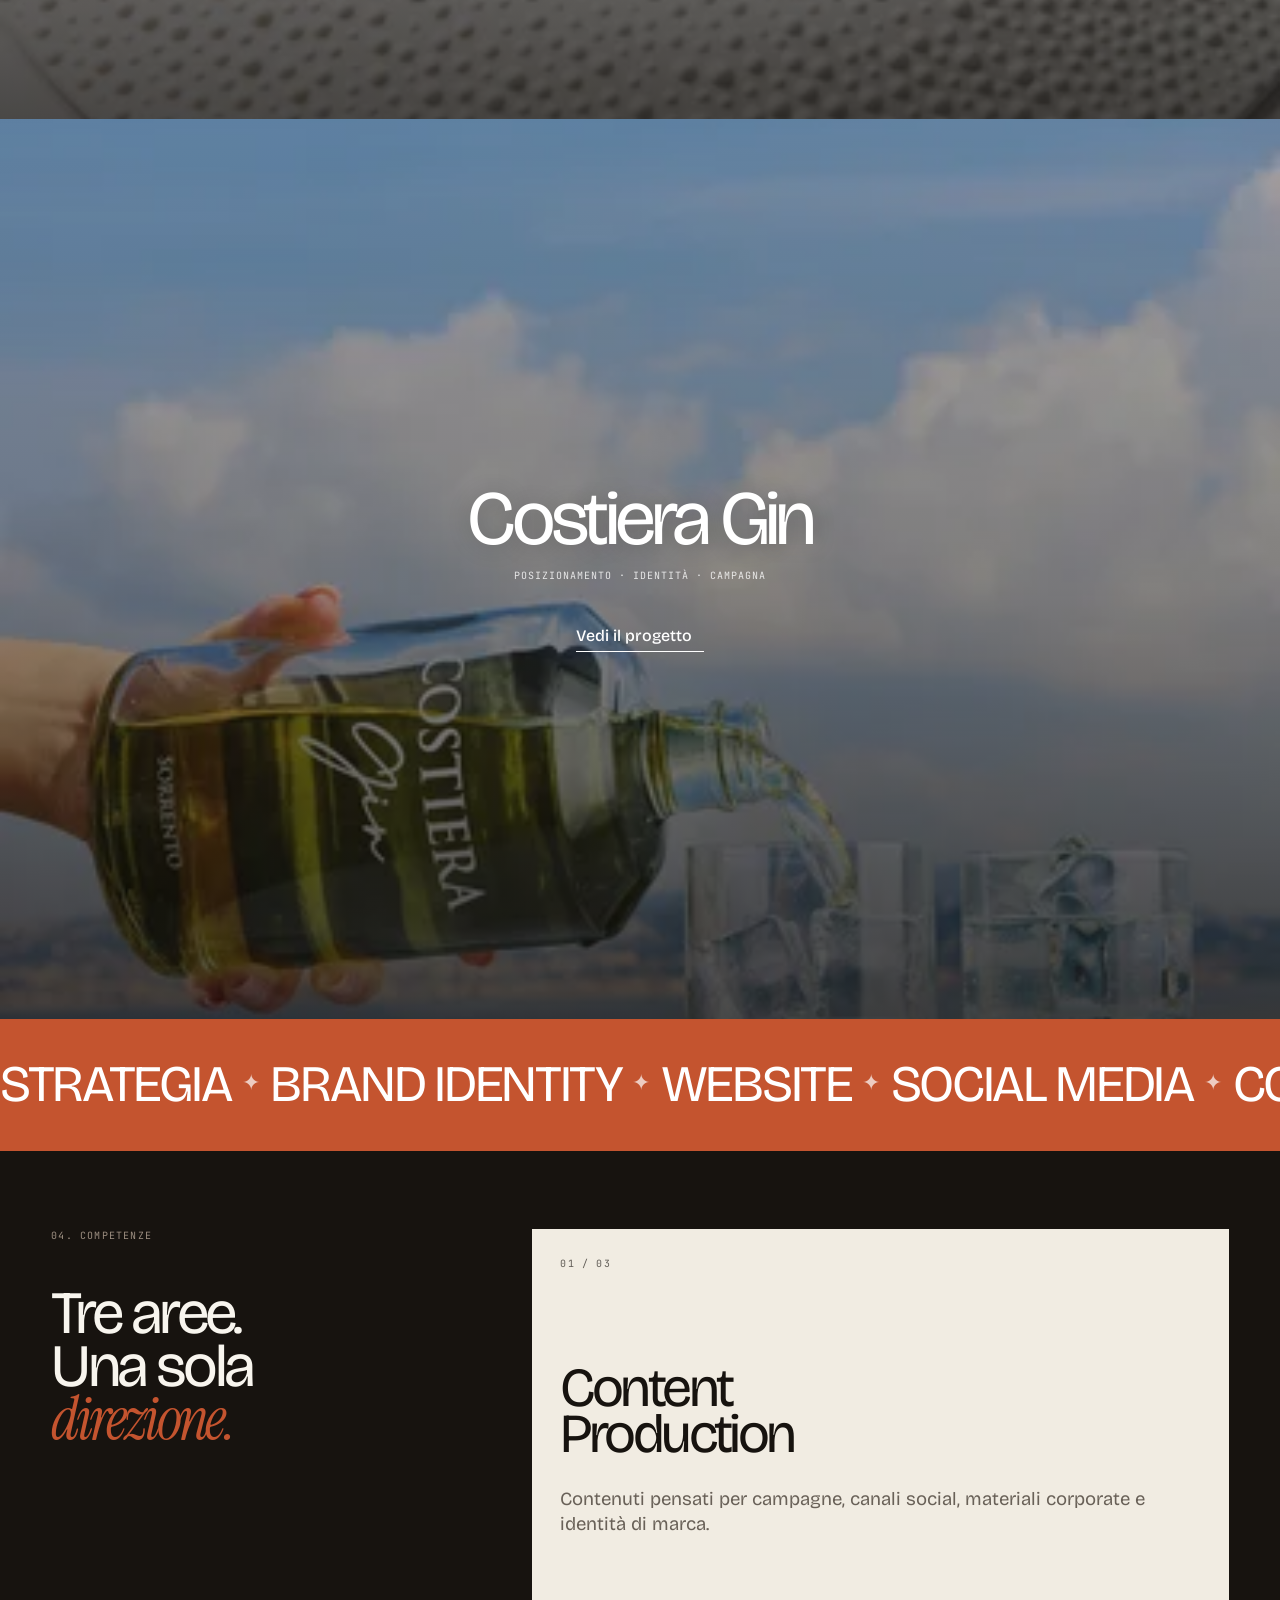
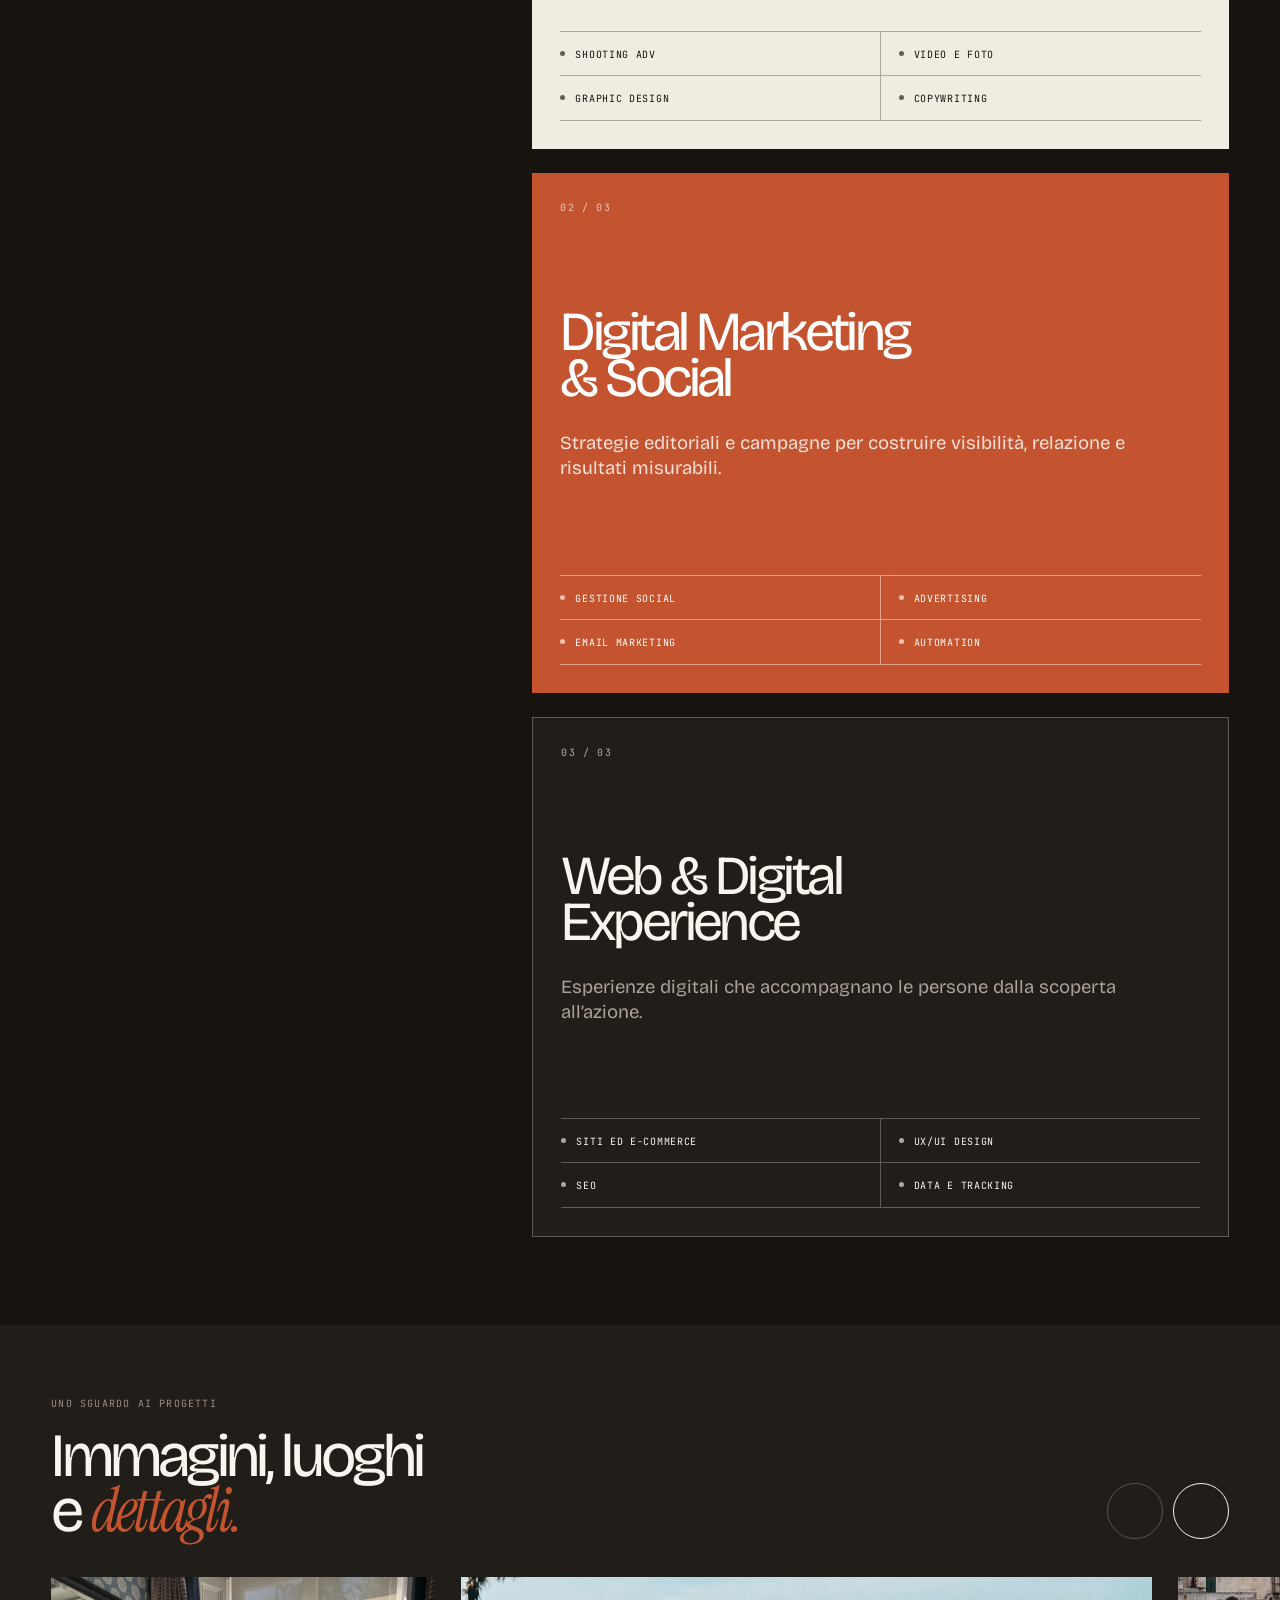
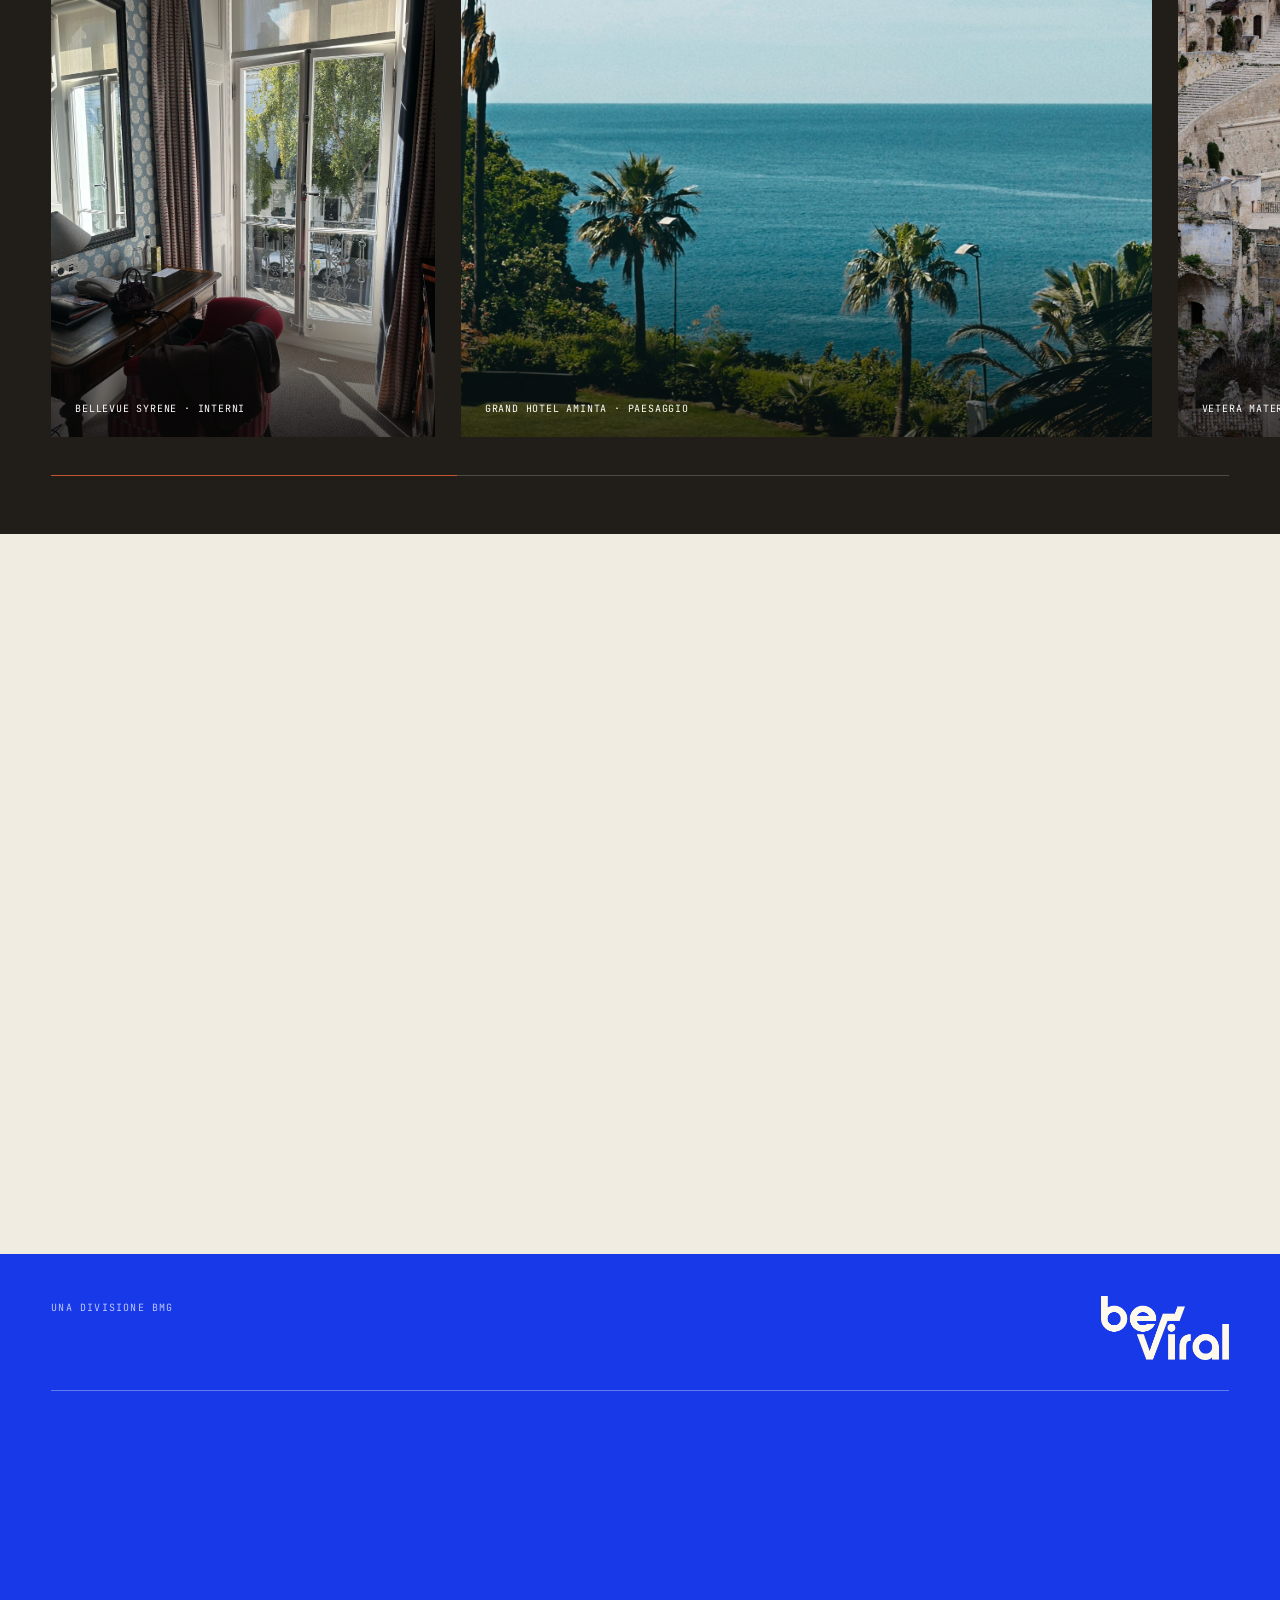
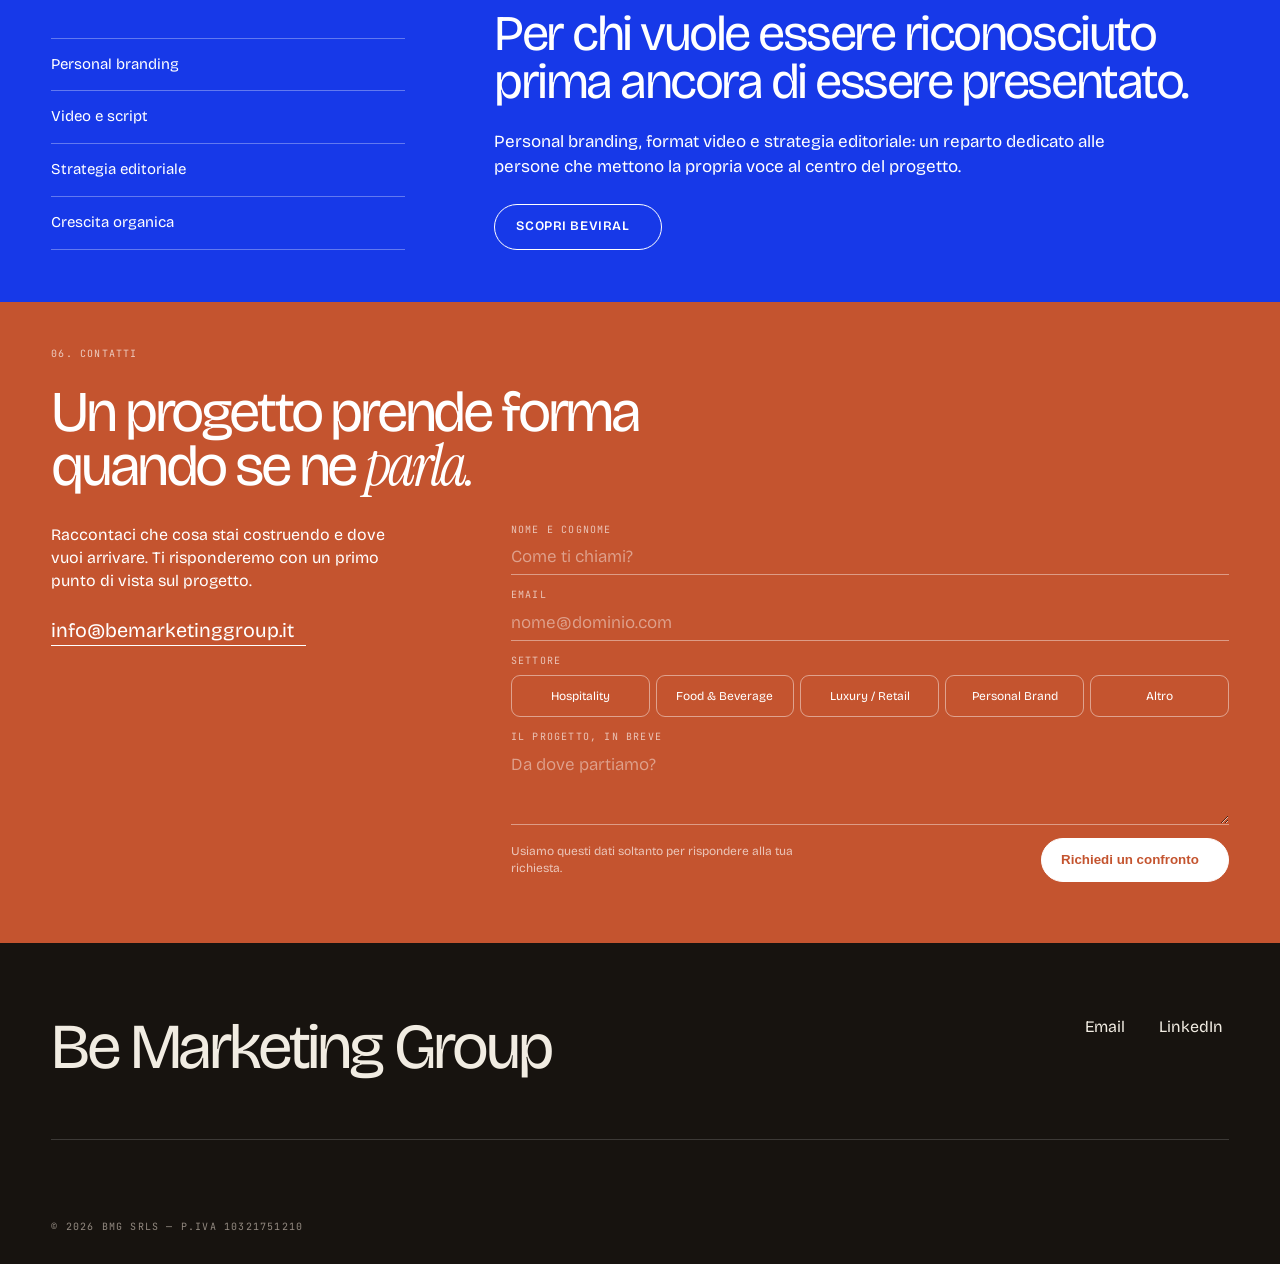
==== commit 70f5b4fa: "Refine case study introductions and contact choices" ====
--- a/index.html
+++ b/index.html
@@ -14,7 +14,7 @@
   <link rel="preconnect" href="https://fonts.gstatic.com" crossorigin>
   <link href="https://fonts.googleapis.com/css2?family=Bricolage+Grotesque:opsz,wdth,wght@12..96,75..100,300..700&family=Instrument+Serif:ital@0;1&family=JetBrains+Mono:wght@400;500&display=swap" rel="stylesheet">
   <link rel="stylesheet" href="https://cdn.jsdelivr.net/npm/@phosphor-icons/web@2.1.2/src/regular/style.css">
-  <link rel="stylesheet" href="assets/css/site.css?v=20260930-17">
+  <link rel="stylesheet" href="assets/css/site.css?v=20260930-18">
   <script src="https://cdn.jsdelivr.net/npm/gsap@3.13.0/dist/gsap.min.js" defer></script>
   <script src="https://cdn.jsdelivr.net/npm/gsap@3.13.0/dist/ScrollTrigger.min.js" defer></script>
   <script src="assets/js/site.js?v=20260930-10" defer></script>
@@ -243,7 +243,16 @@
         <form class="contact-form" data-contact-form>
           <label><span class="mono">Nome e cognome</span><input type="text" name="name" autocomplete="name" required placeholder="Come ti chiami?"></label>
           <label><span class="mono">Email</span><input type="email" name="email" autocomplete="email" required placeholder="nome@dominio.com"></label>
-          <label><span class="mono">Settore</span><select name="service"><option value="">Seleziona</option><option>Hospitality</option><option>Food &amp; Beverage</option><option>Luxury / Retail</option><option>Personal Brand</option><option>Altro</option></select></label>
+          <fieldset class="choice-field">
+            <legend class="mono">Settore</legend>
+            <div class="choice-grid choice-grid--5">
+              <label class="choice-option"><input type="radio" name="service" value="Hospitality"><span>Hospitality</span></label>
+              <label class="choice-option"><input type="radio" name="service" value="Food &amp; Beverage"><span>Food &amp; Beverage</span></label>
+              <label class="choice-option"><input type="radio" name="service" value="Luxury / Retail"><span>Luxury / Retail</span></label>
+              <label class="choice-option"><input type="radio" name="service" value="Personal Brand"><span>Personal Brand</span></label>
+              <label class="choice-option"><input type="radio" name="service" value="Altro"><span>Altro</span></label>
+            </div>
+          </fieldset>
           <label><span class="mono">Il progetto, in breve</span><textarea name="message" rows="3" required placeholder="Da dove partiamo?"></textarea></label>
           <div class="contact-form-bottom"><small>Usiamo questi dati soltanto per rispondere alla tua richiesta.</small><button type="submit">Richiedi un confronto <i class="ph ph-arrow-up-right" aria-hidden="true"></i></button></div>
           <p class="form-status" data-form-status role="status" aria-live="polite"></p>
--- a/assets/css/site.css
+++ b/assets/css/site.css
@@ -220,6 +220,15 @@
 .contact-form select option { color: var(--ink); background: #fff; }
 .contact-form textarea { resize: vertical; min-height: 76px; }
 .contact-form input:focus, .contact-form select:focus, .contact-form textarea:focus { border-bottom-color: #fff; }
+.choice-field { min-width: 0; margin: 0; padding: 0; border: 0; }
+.choice-field legend { margin-bottom: 10px; padding: 0; color: rgba(255,255,255,.66); }
+.choice-grid { display: grid; grid-template-columns: repeat(5, minmax(0, 1fr)); gap: 8px; }
+.contact-form .choice-option { position: relative; display: block; min-width: 0; cursor: pointer; }
+.contact-form .choice-option input { position: absolute; width: 1px; height: 1px; margin: 0; padding: 0; overflow: hidden; border: 0; clip-path: inset(50%); white-space: nowrap; }
+.contact-form .choice-option span { display: flex; min-height: 46px; height: 100%; align-items: center; justify-content: center; padding: 8px 9px; border: 1px solid rgba(255,255,255,.46); border-radius: 9px; color: #fff; font-size: 13px; line-height: 1.2; text-align: center; transition: background .2s ease, color .2s ease, border-color .2s ease; }
+.choice-option:hover span { border-color: #fff; background: rgba(255,255,255,.08); }
+.contact-form .choice-option input:checked + span { border-color: #fff; color: var(--accent); background: #fff; }
+.choice-option input:focus-visible + span { outline: 2px solid #fff; outline-offset: 3px; }
 .contact-form-bottom { display: flex; align-items: center; justify-content: space-between; gap: 25px; }
 .contact-form-bottom small { max-width: 290px; color: rgba(255,255,255,.66); }
 .contact-form button { display: inline-flex; align-items: center; gap: 10px; min-height: 52px; padding: 0 24px; border: 1px solid #fff; border-radius: 999px; color: var(--accent); background: #fff; font-weight: 600; cursor: pointer; transition: color .25s ease, background .25s ease; }
@@ -362,11 +371,15 @@
   .contact-form label { gap: 4px; }
   .contact-form input, .contact-form select, .contact-form textarea { padding-bottom: 7px; font-size: 17px; }
   .contact-form textarea { min-height: 50px; }
+  .choice-field legend { margin-bottom: 7px; }
+  .choice-grid { gap: 6px; }
+  .contact-form .choice-option span { min-height: 42px; padding: 7px 6px; font-size: 12px; }
   .contact-form-bottom small { font-size: 12px; }
   .contact-form button { min-height: 44px; padding-inline: 19px; }
 }
 
 @media (max-width: 900px) {
+  .choice-grid { grid-template-columns: repeat(3, minmax(0, 1fr)); }
   .hero { min-height: 840px; }
   .hero h1 { font-size: clamp(58px, 12.5vw, 105px); }
   .about-intro { grid-template-columns: 1fr; }
@@ -462,6 +475,8 @@
   .contact h2 { margin: 32px 0 44px; font-size: clamp(44px, 12vw, 60px); }
   .contact-layout { gap: 54px; }
   .contact-mail { font-size: 18px; }
+  .choice-grid { grid-template-columns: repeat(2, minmax(0, 1fr)); }
+  .choice-grid--5 .choice-option:last-child { grid-column: 1 / -1; }
   .contact-form-bottom { align-items: flex-start; flex-direction: column; }
   .site-footer { grid-template-columns: 1fr; gap: 32px; padding-top: 50px; }
   .footer-links { flex-wrap: wrap; }
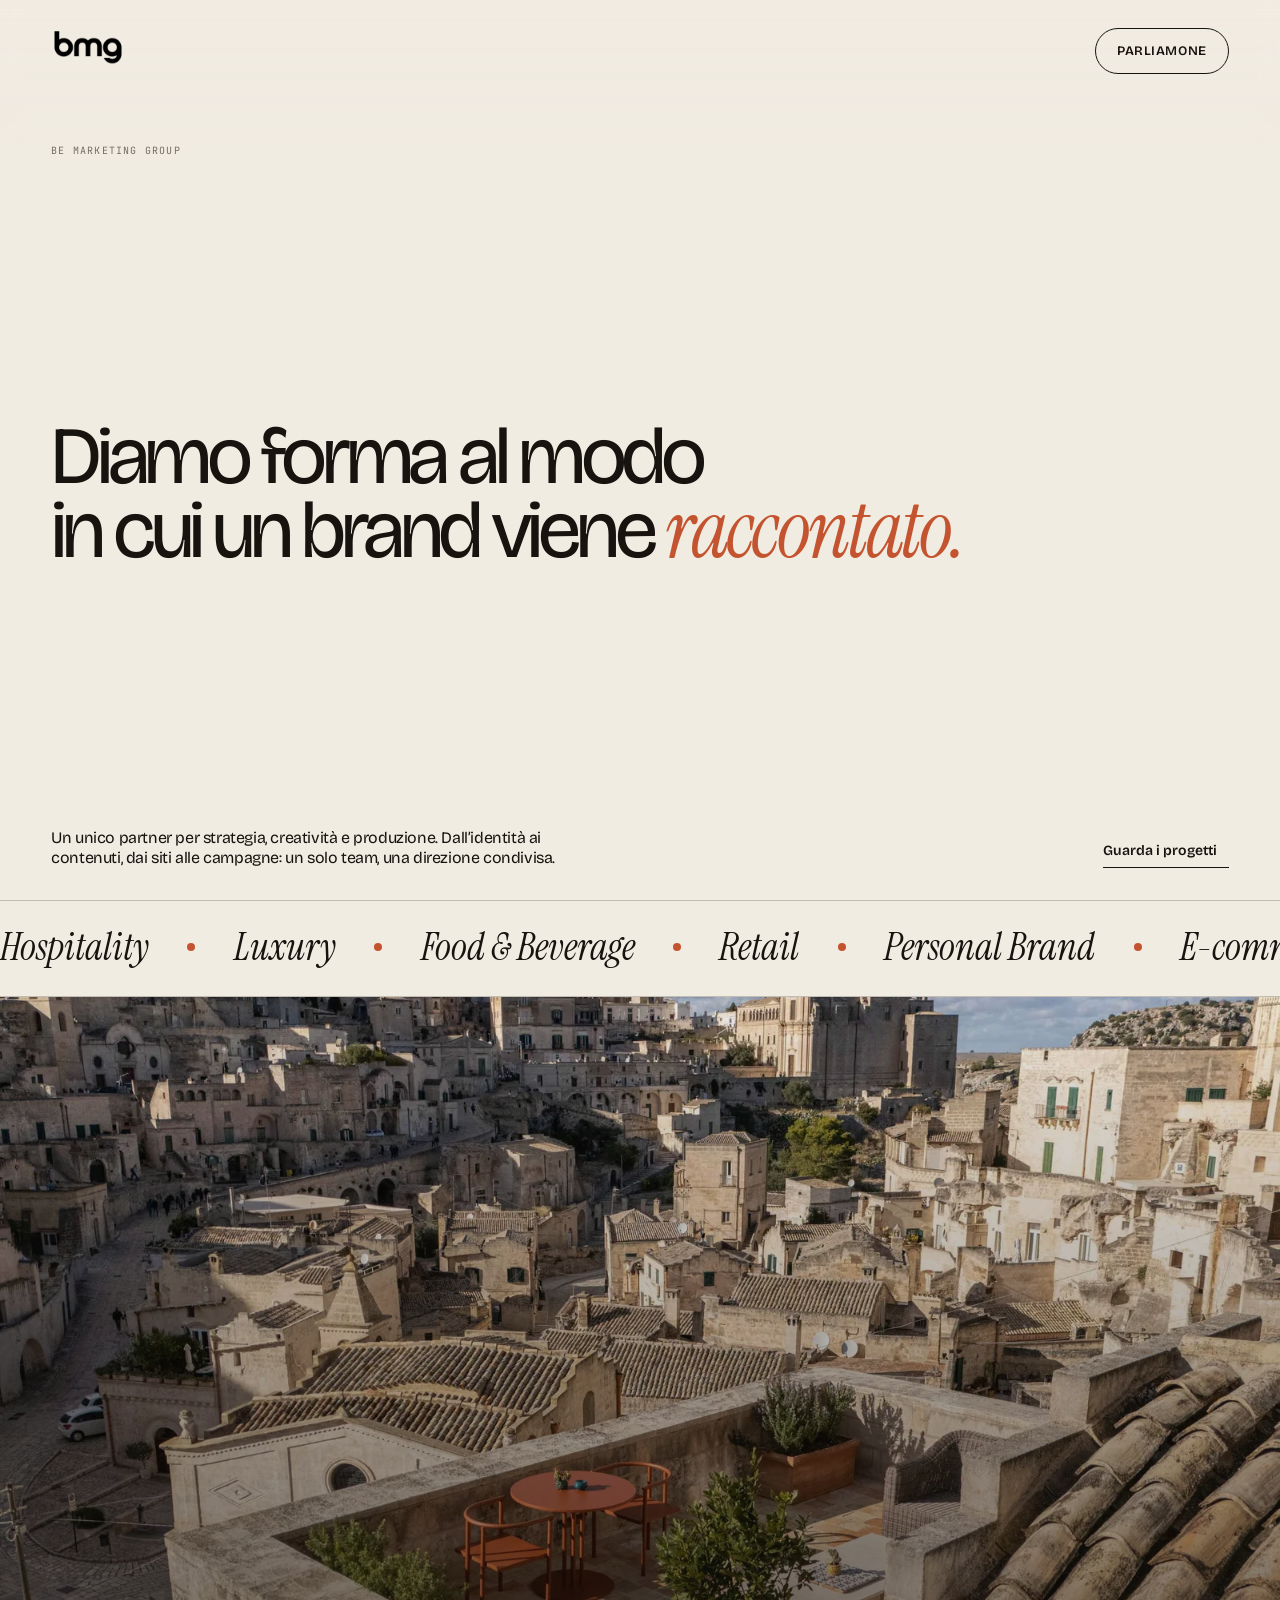
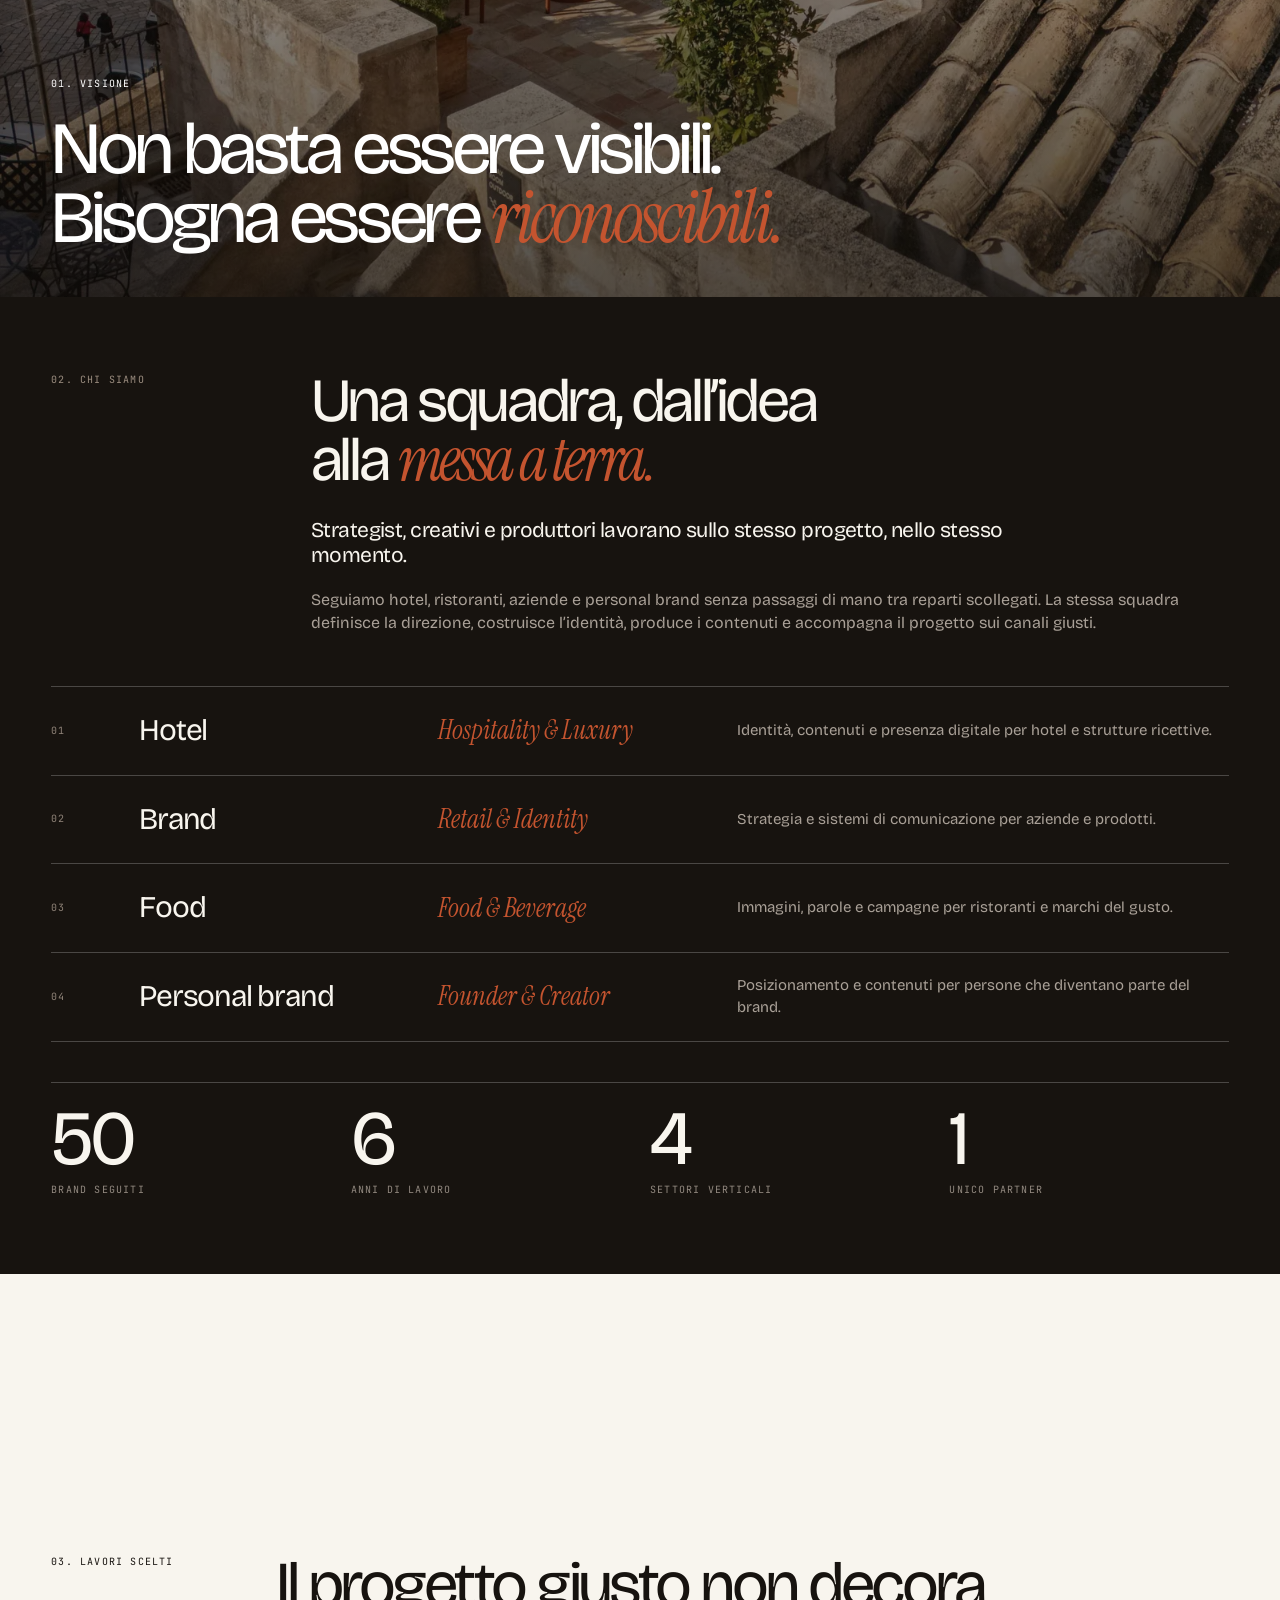
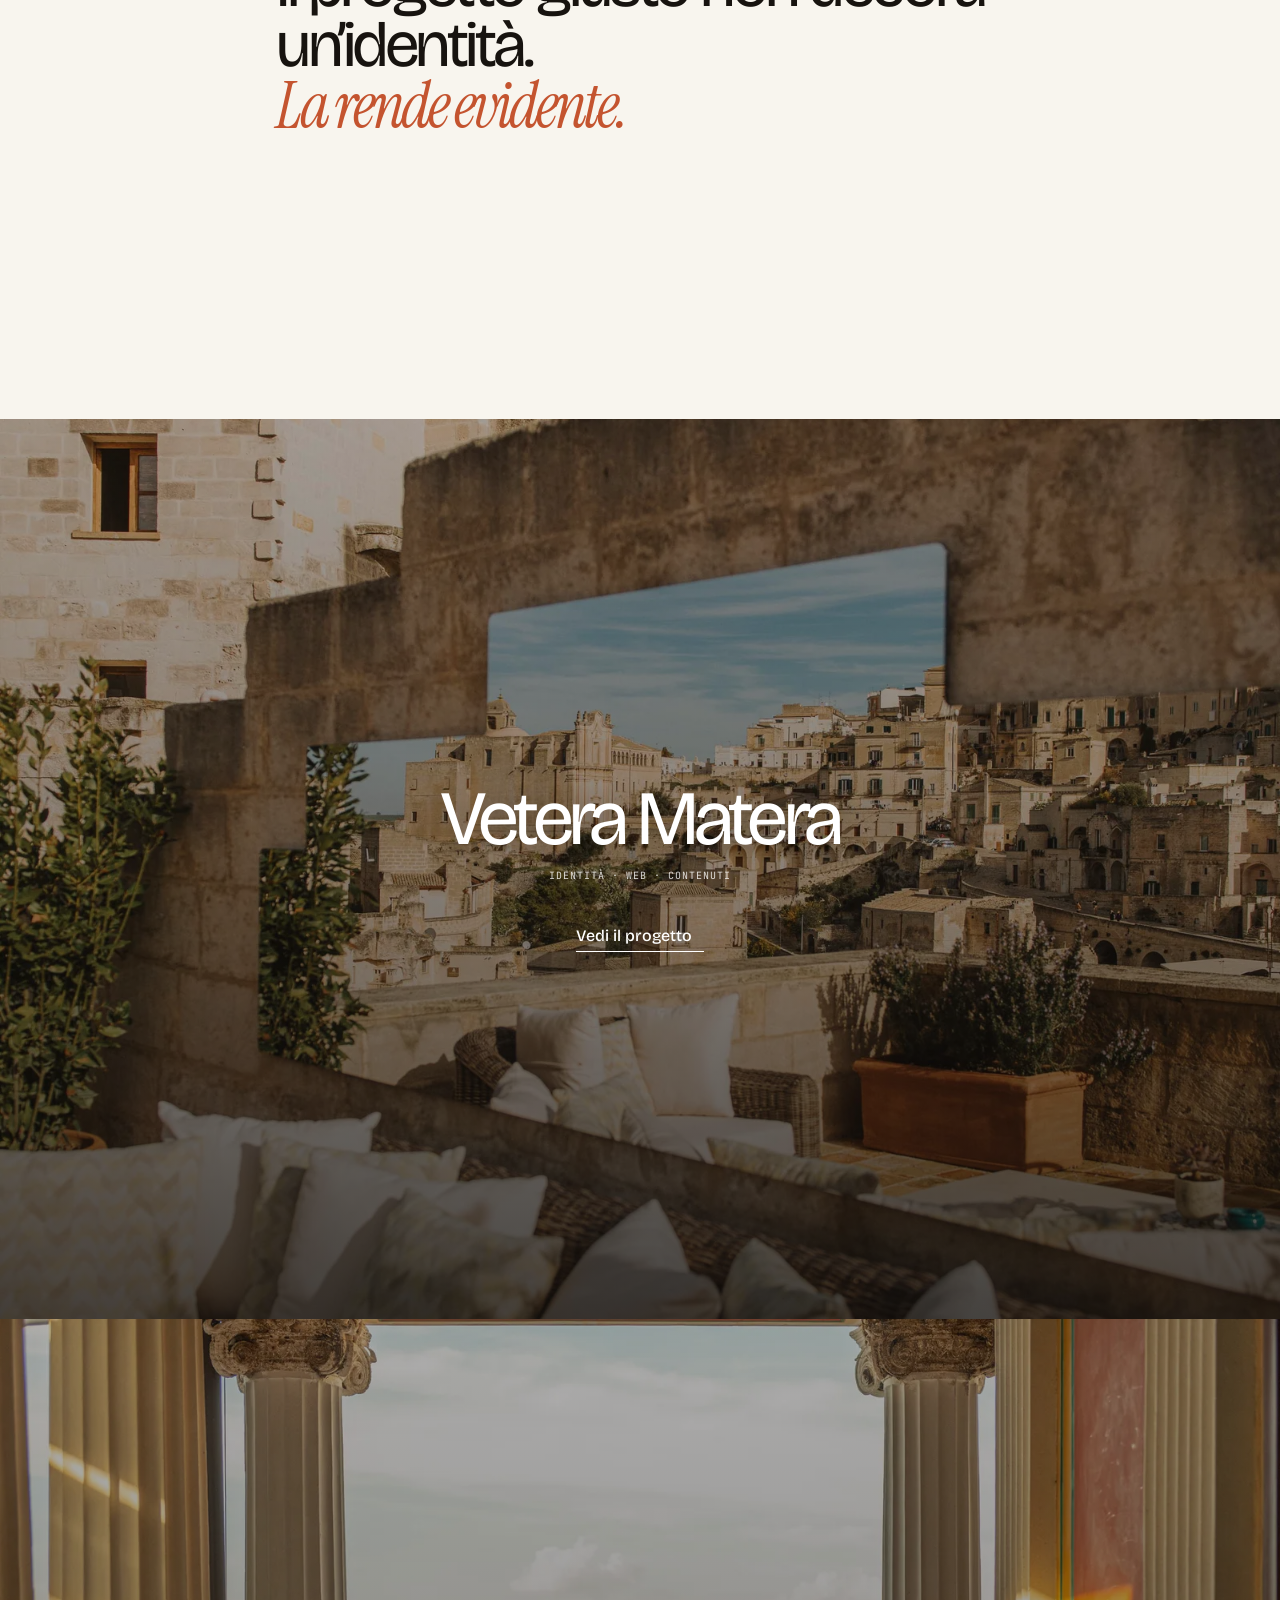
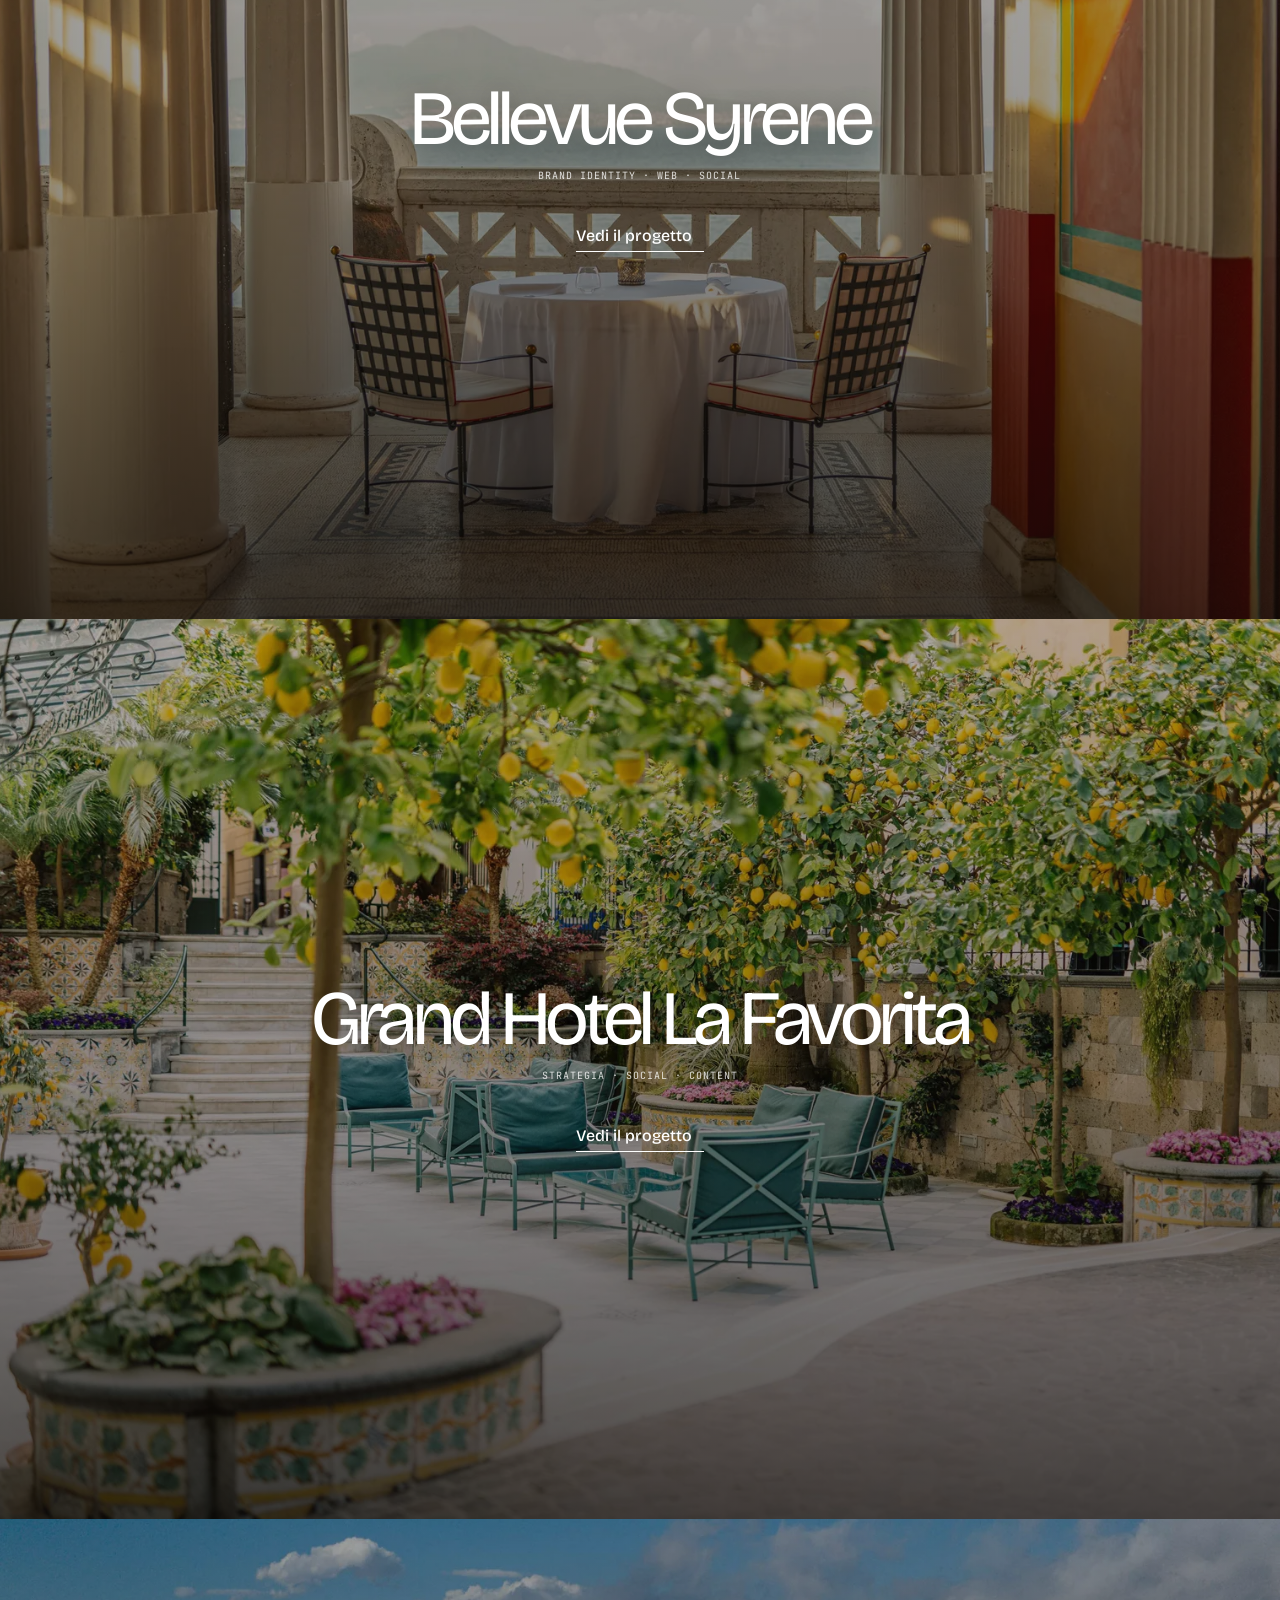
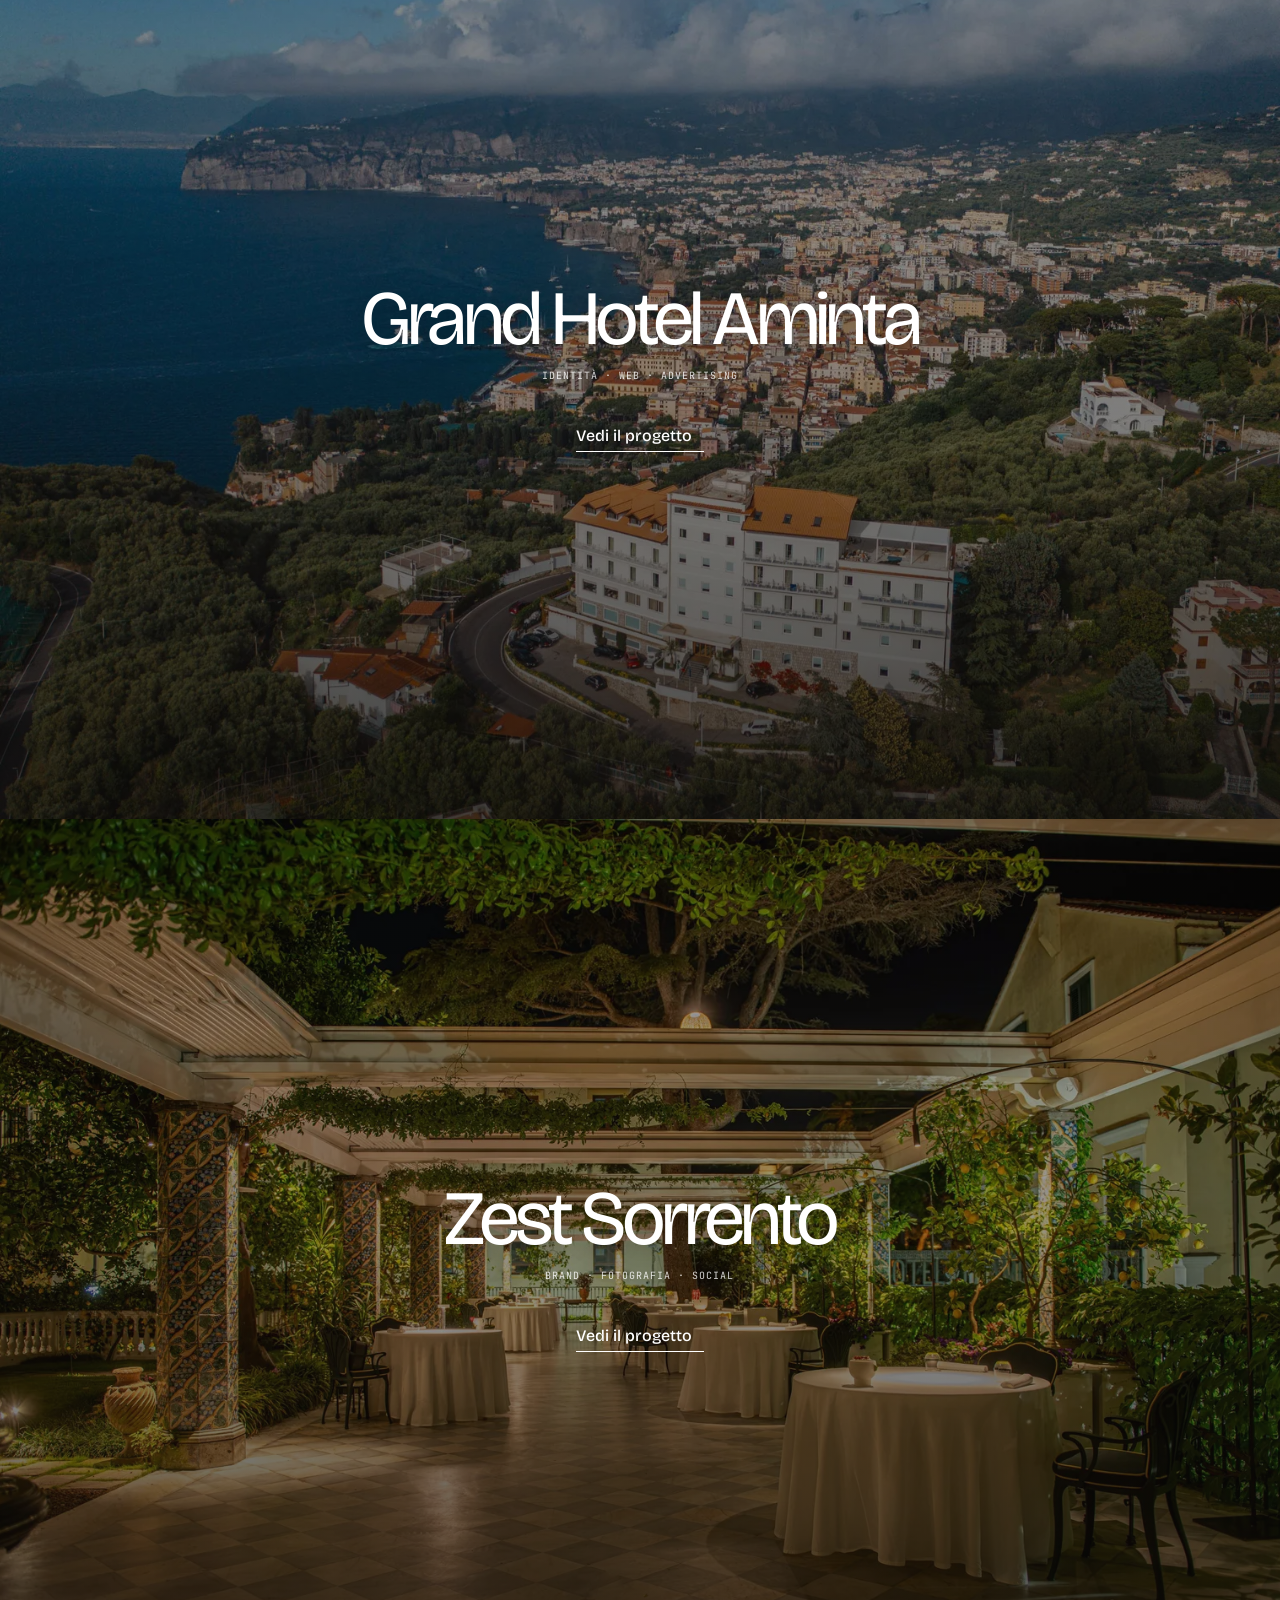
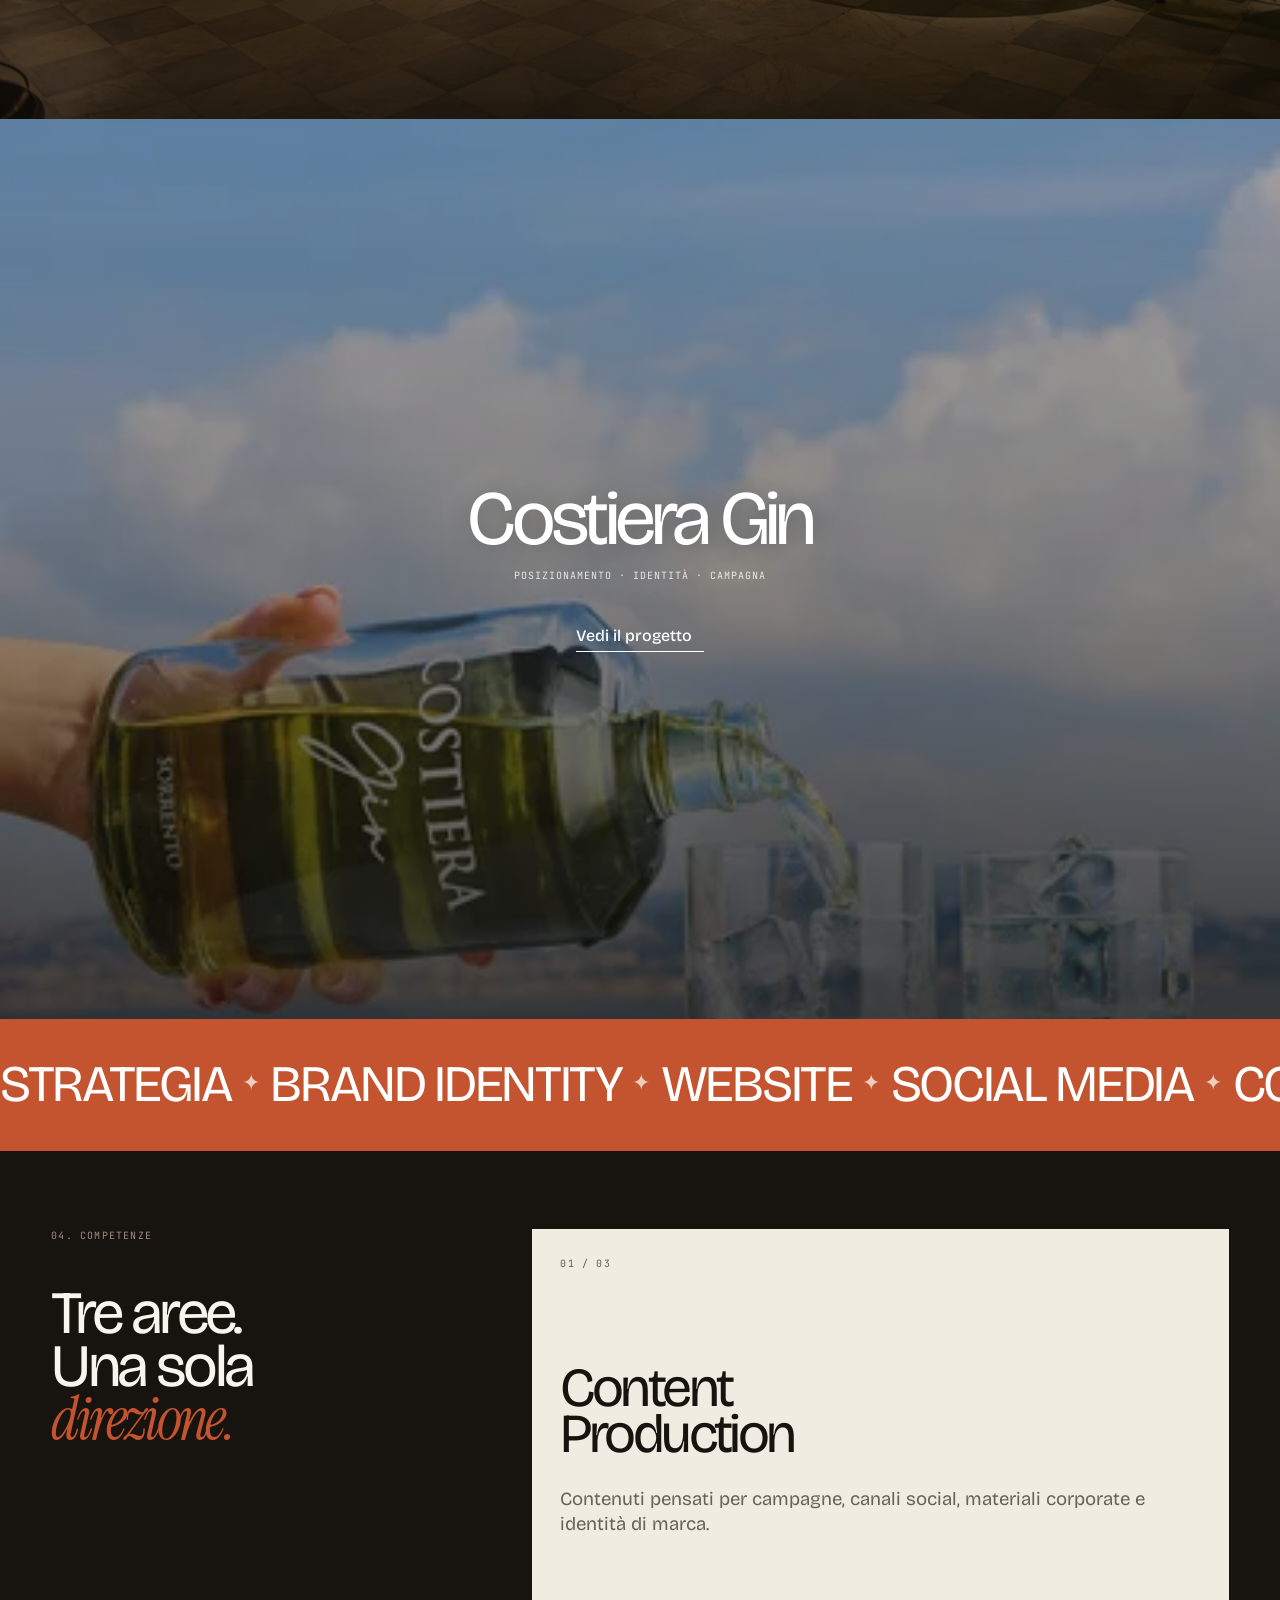
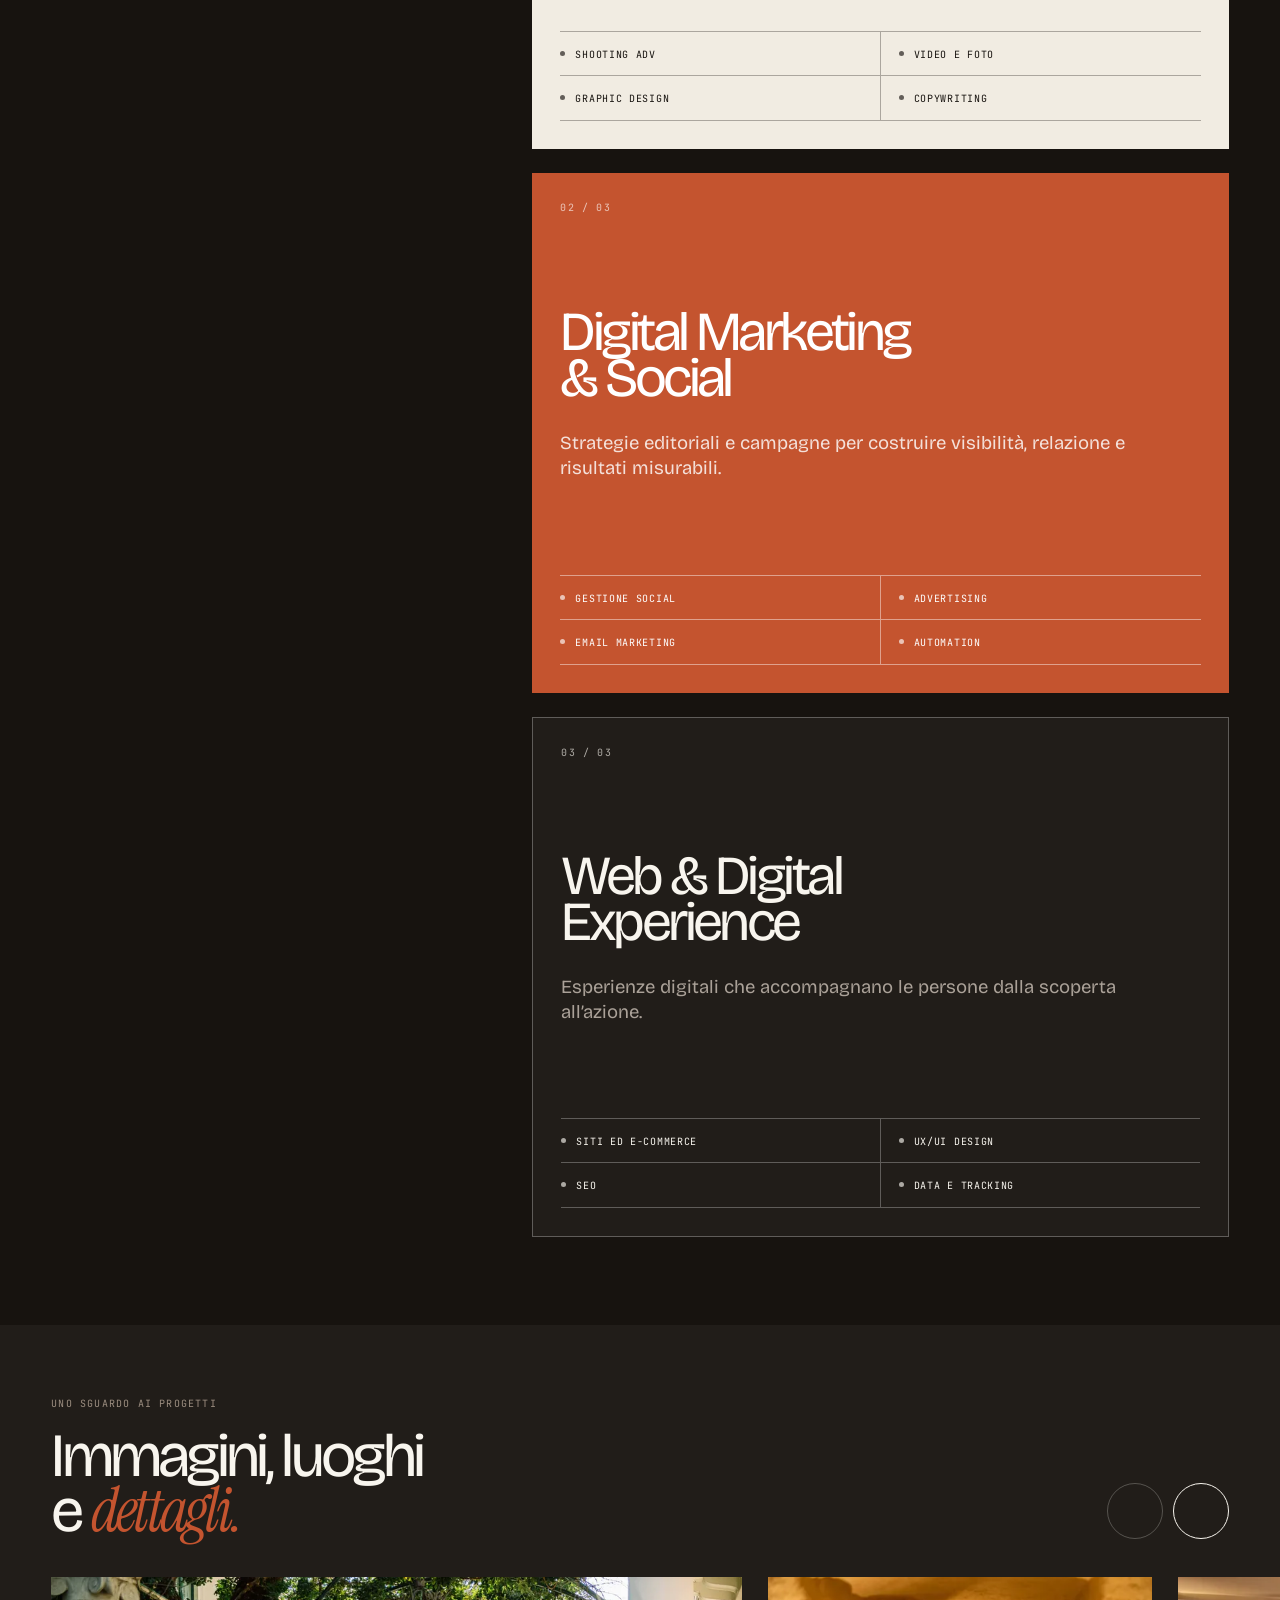
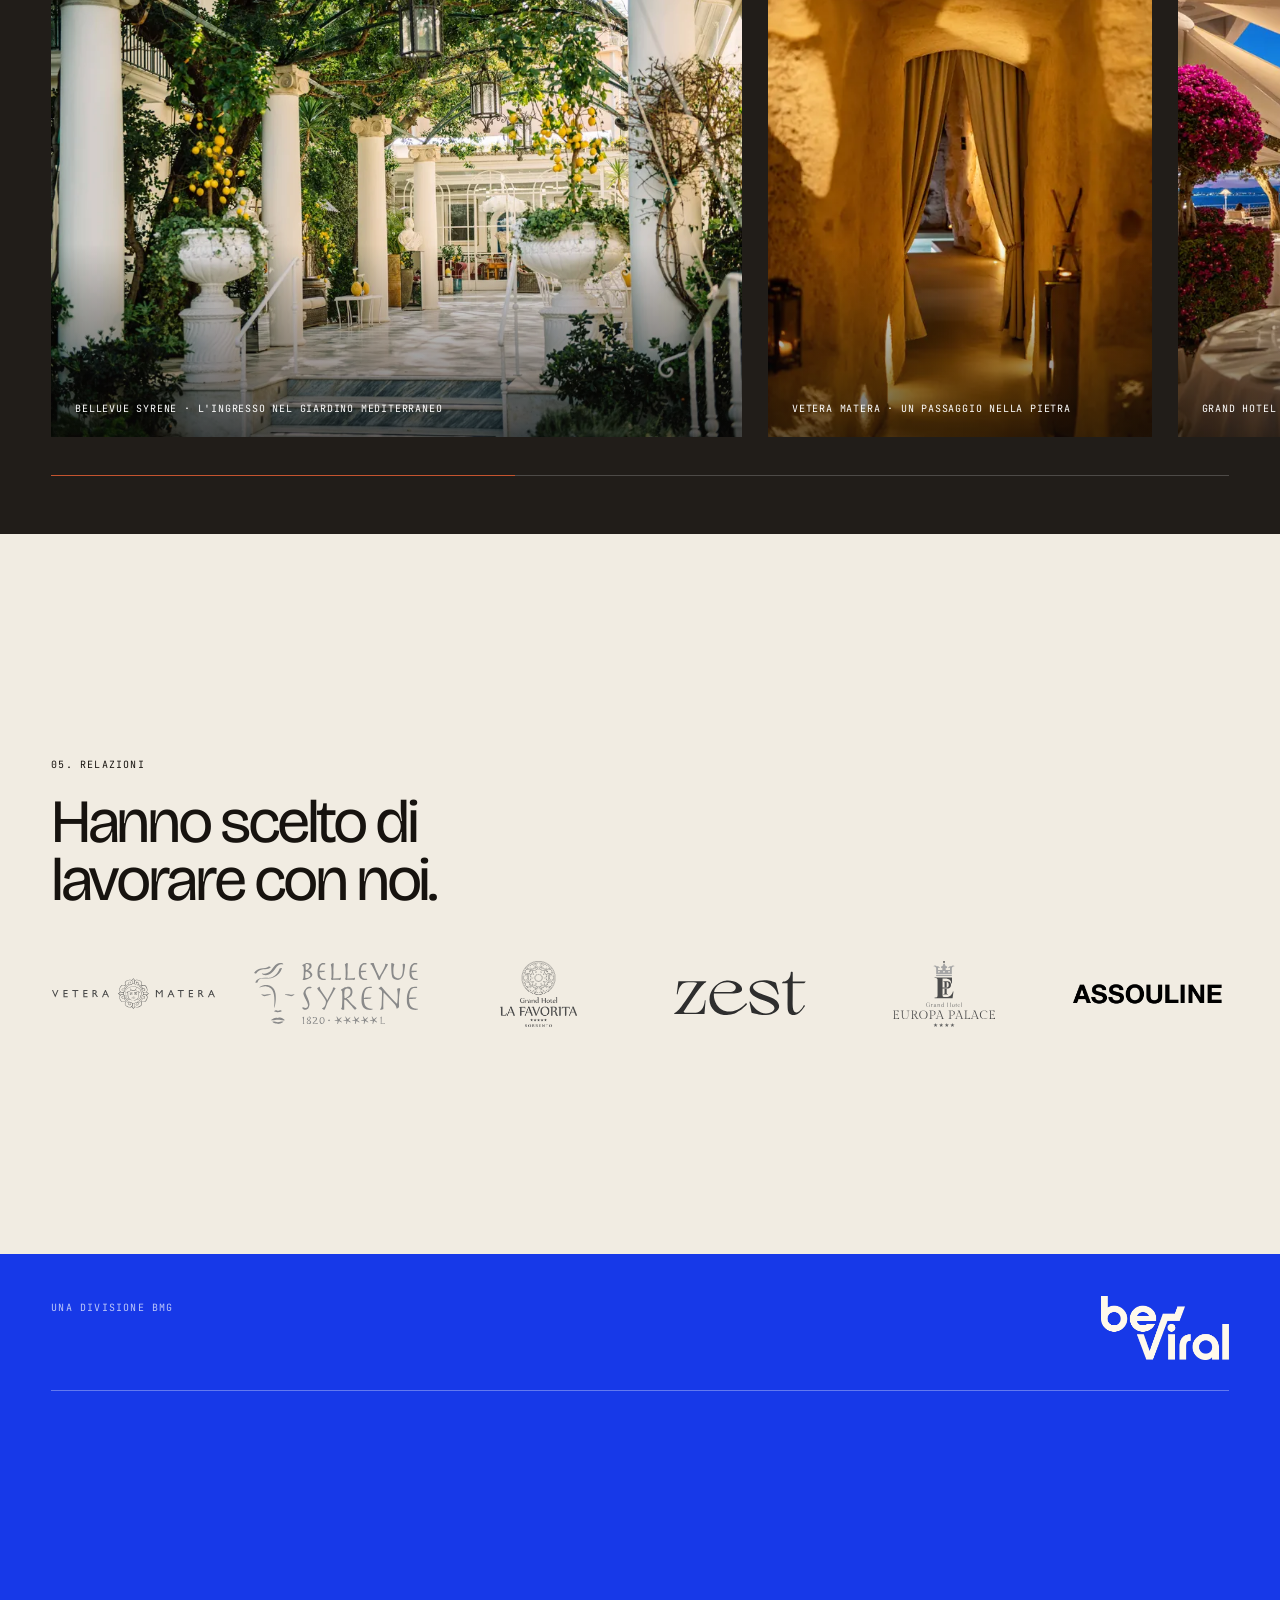
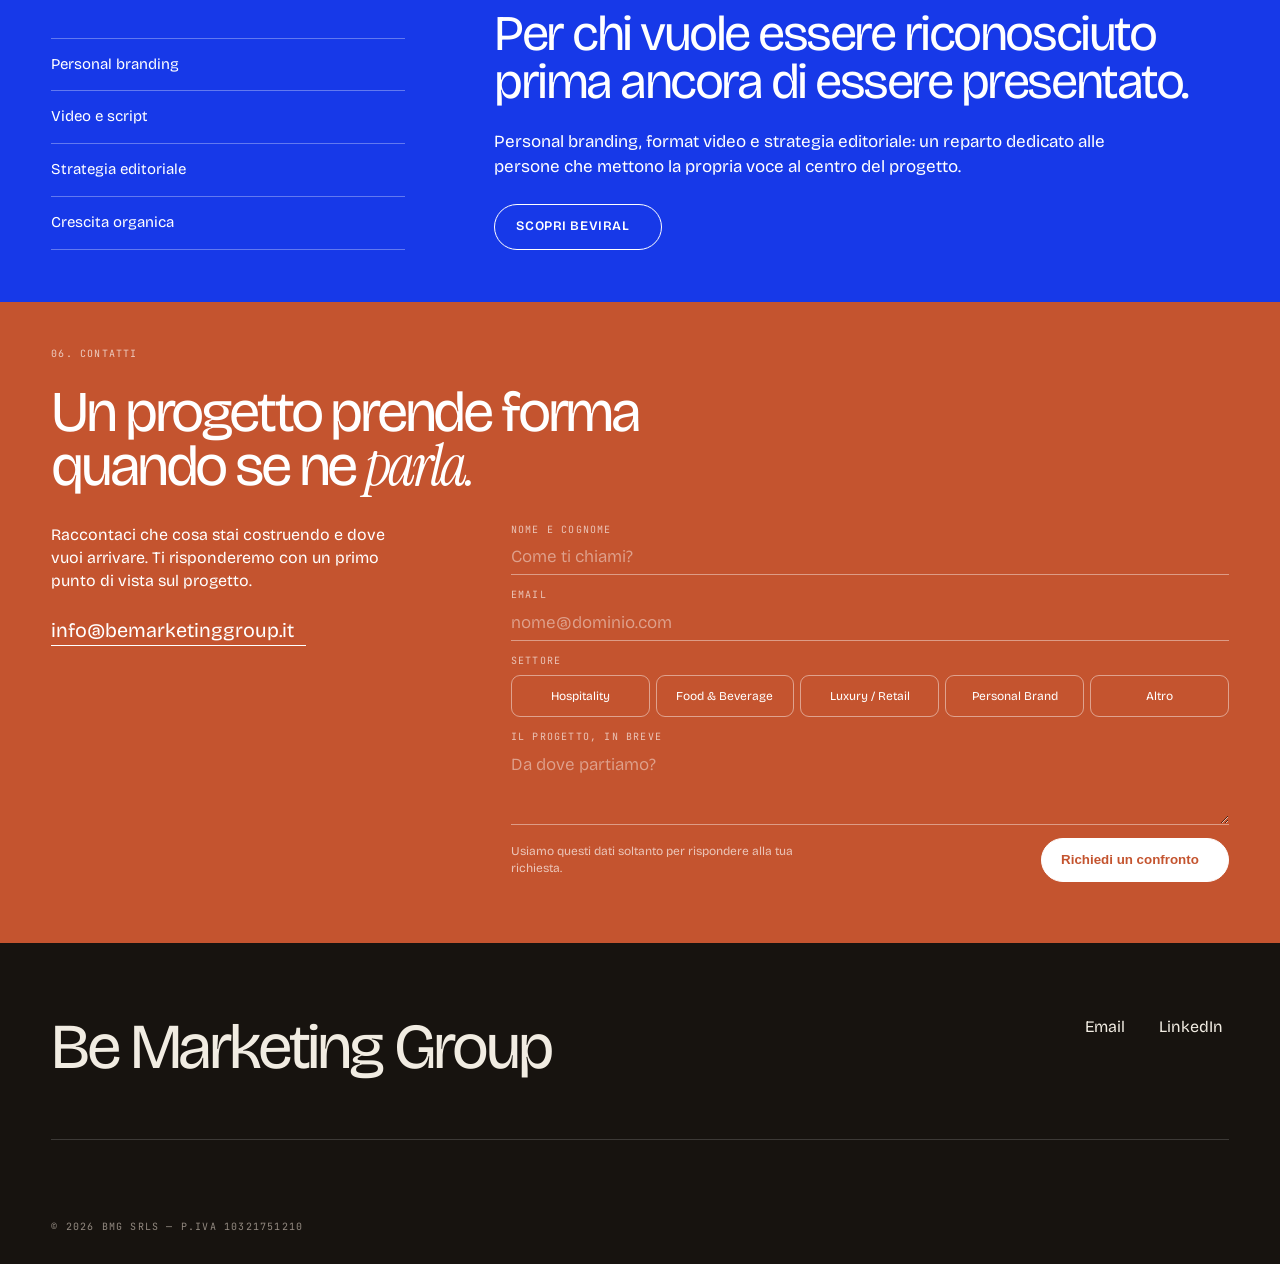
==== commit c7232c9e: "Replace placeholder imagery with curated client photography" ====
--- a/index.html
+++ b/index.html
@@ -9,7 +9,7 @@
   <meta property="og:type" content="website">
   <meta property="og:title" content="BMG — Strategia, creatività e produzione">
   <meta property="og:description" content="Diamo forma al modo in cui un brand viene scelto, raccontato e ricordato.">
-  <meta property="og:image" content="assets/images/portfolio/vetera_matera-1200.webp">
+  <meta property="og:image" content="assets/images/clients/vetera-matera/photo-11-1600.webp">
   <link rel="preconnect" href="https://fonts.googleapis.com">
   <link rel="preconnect" href="https://fonts.gstatic.com" crossorigin>
   <link href="https://fonts.googleapis.com/css2?family=Bricolage+Grotesque:opsz,wdth,wght@12..96,75..100,300..700&family=Instrument+Serif:ital@0;1&family=JetBrains+Mono:wght@400;500&display=swap" rel="stylesheet">
@@ -47,7 +47,7 @@
 
     <section class="manifesto" aria-label="Il nostro punto di vista" data-header-contrast="light">
       <div class="manifesto-media" aria-hidden="true">
-        <picture><source media="(max-width: 640px)" srcset="assets/images/portfolio/vetera_matera-800.webp"><img src="assets/images/portfolio/vetera_matera-1200.webp" alt="" width="1200" height="1800" fetchpriority="high"></picture>
+        <picture><img src="assets/images/clients/vetera-matera/photo-12-1600.webp" srcset="assets/images/clients/vetera-matera/photo-12-480.webp 480w, assets/images/clients/vetera-matera/photo-12-960.webp 960w, assets/images/clients/vetera-matera/photo-12-1600.webp 1600w" sizes="100vw" alt="" width="1600" height="2133" loading="lazy" decoding="async"></picture>
       </div>
       <div class="manifesto-shade"></div>
       <div class="manifesto-copy">
@@ -92,18 +92,15 @@
       <div class="project-grid">
         <article class="project-card project-card--wide reveal">
           <a href="projects/vetera-matera.html" aria-label="Scopri il progetto Vetera Matera">
-            <picture><source media="(max-width: 640px)" srcset="assets/images/portfolio/vetera_matera-400.webp"><source media="(max-width: 1100px)" srcset="assets/images/portfolio/vetera_matera-800.webp"><img src="assets/images/portfolio/vetera_matera-1200.webp" alt="Terrazza di Vetera Matera affacciata sui Sassi" width="1200" height="1800" loading="lazy" decoding="async"></picture>
+            <picture><img src="assets/images/clients/vetera-matera/photo-11-1600.webp" srcset="assets/images/clients/vetera-matera/photo-11-480.webp 480w, assets/images/clients/vetera-matera/photo-11-960.webp 960w, assets/images/clients/vetera-matera/photo-11-1600.webp 1600w" sizes="(max-width: 640px) 84vw, 100vw" alt="Vetera Matera — La terrazza e il riflesso dei Sassi" width="1600" height="2400" loading="lazy" decoding="async"></picture>
             <span class="project-overlay"></span>
             <span class="project-meta"><span><strong>Vetera Matera</strong><small>Identità · Web · Contenuti</small></span><span class="project-cta">Vedi il progetto <i class="ph ph-arrow-right" aria-hidden="true"></i></span></span>
           </a>
         </article>
 
-        <article class="project-card project-card--graphic project-card--bellevue reveal">
+        <article class="project-card reveal">
           <a href="projects/bellevue-syrene.html" aria-label="Scopri il progetto Bellevue Syrene">
-            <span class="project-graphic project-graphic--bellevue" aria-hidden="true">
-              <img src="assets/images/client-logos/bellevue.svg" alt="">
-              <span>1820 · Sorrento</span>
-            </span>
+            <picture><img src="assets/images/clients/bellevue-syrene/photo-05-1600.webp" srcset="assets/images/clients/bellevue-syrene/photo-05-480.webp 480w, assets/images/clients/bellevue-syrene/photo-05-960.webp 960w, assets/images/clients/bellevue-syrene/photo-05-1600.webp 1600w" sizes="(max-width: 640px) 84vw, 100vw" alt="Bellevue Syrene — Un tavolo tra le colonne, di fronte al Vesuvio" width="1600" height="1067" loading="lazy" decoding="async"></picture>
             <span class="project-overlay"></span>
             <span class="project-meta"><span><strong>Bellevue Syrene</strong><small>Brand identity · Web · Social</small></span><span class="project-cta">Vedi il progetto <i class="ph ph-arrow-right" aria-hidden="true"></i></span></span>
           </a>
@@ -111,19 +108,15 @@
 
         <article class="project-card project-card--portrait reveal">
           <a href="projects/grand-hotel-la-favorita.html" aria-label="Scopri il progetto Grand Hotel La Favorita">
-            <picture><source media="(max-width: 640px)" srcset="assets/images/portfolio/favorita_hotel-400.webp"><source media="(max-width: 1100px)" srcset="assets/images/portfolio/favorita_hotel-800.webp"><img src="assets/images/portfolio/favorita_hotel-1200.webp" alt="Chef tra gli alberi di limone del Grand Hotel La Favorita" width="1200" height="1800" loading="lazy" decoding="async"></picture>
+            <picture><img src="assets/images/clients/grand-hotel-la-favorita/photo-13-1600.webp" srcset="assets/images/clients/grand-hotel-la-favorita/photo-13-480.webp 480w, assets/images/clients/grand-hotel-la-favorita/photo-13-960.webp 960w, assets/images/clients/grand-hotel-la-favorita/photo-13-1600.webp 1600w" sizes="(max-width: 640px) 84vw, 100vw" alt="Grand Hotel La Favorita — Il giardino del Grand Hotel La Favorita" width="1600" height="1067" loading="lazy" decoding="async"></picture>
             <span class="project-overlay"></span>
             <span class="project-meta"><span><strong>Grand Hotel La Favorita</strong><small>Strategia · Social · Content</small></span><span class="project-cta">Vedi il progetto <i class="ph ph-arrow-right" aria-hidden="true"></i></span></span>
           </a>
         </article>
 
-        <article class="project-card project-card--wide project-card--graphic project-card--aminta reveal">
+        <article class="project-card project-card--wide reveal">
           <a href="projects/grand-hotel-aminta.html" aria-label="Scopri il progetto Grand Hotel Aminta">
-            <span class="project-graphic project-graphic--aminta" aria-hidden="true">
-              <span class="project-graphic-kicker">Grand Hotel</span>
-              <span class="project-graphic-name">Aminta</span>
-              <span class="project-graphic-place">Sorrento · Amalfi Coast</span>
-            </span>
+            <picture><img src="assets/images/clients/grand-hotel-aminta/photo-09-1600.webp" srcset="assets/images/clients/grand-hotel-aminta/photo-09-480.webp 480w, assets/images/clients/grand-hotel-aminta/photo-09-960.webp 960w, assets/images/clients/grand-hotel-aminta/photo-09-1600.webp 1600w" sizes="(max-width: 640px) 84vw, 100vw" alt="Grand Hotel Aminta — Il Grand Hotel Aminta sopra Sorrento" width="1600" height="2133" loading="lazy" decoding="async"></picture>
             <span class="project-overlay"></span>
             <span class="project-meta"><span><strong>Grand Hotel Aminta</strong><small>Identità · Web · Advertising</small></span><span class="project-cta">Vedi il progetto <i class="ph ph-arrow-right" aria-hidden="true"></i></span></span>
           </a>
@@ -131,7 +124,7 @@
 
         <article class="project-card project-card--wide reveal">
           <a href="projects/zest-restaurant.html" aria-label="Scopri il progetto Zest Sorrento">
-            <picture><source media="(max-width: 640px)" srcset="assets/images/portfolio/zest_restaurant-400.webp"><source media="(max-width: 1100px)" srcset="assets/images/portfolio/zest_restaurant-800.webp"><img src="assets/images/portfolio/zest_restaurant-1200.webp" alt="Dessert firmato Zest Sorrento" width="1200" height="1800" loading="lazy" decoding="async"></picture>
+            <picture><img src="assets/images/clients/zest-restaurant/photo-04-1600.webp" srcset="assets/images/clients/zest-restaurant/photo-04-480.webp 480w, assets/images/clients/zest-restaurant/photo-04-960.webp 960w, assets/images/clients/zest-restaurant/photo-04-1600.webp 1600w" sizes="(max-width: 640px) 84vw, 100vw" alt="Zest Sorrento — La sala all&#x27;aperto, di sera" width="1600" height="1067" loading="lazy" decoding="async"></picture>
             <span class="project-overlay"></span>
             <span class="project-meta"><span><strong>Zest Sorrento</strong><small>Brand · Fotografia · Social</small></span><span class="project-cta">Vedi il progetto <i class="ph ph-arrow-right" aria-hidden="true"></i></span></span>
           </a>
@@ -184,13 +177,13 @@
         <div class="showcase-controls" aria-label="Controlli della galleria"><button type="button" data-showcase-prev aria-label="Fotografia precedente"><i class="ph ph-arrow-left" aria-hidden="true"></i></button><button type="button" data-showcase-next aria-label="Fotografia successiva"><i class="ph ph-arrow-right" aria-hidden="true"></i></button></div>
       </div>
       <div class="showcase-track" data-showcase-track>
-        <button class="showcase-card showcase-card--portrait" type="button" data-showcase-full="assets/images/projects/bellevue-syrene/room.jpg" data-showcase-caption="Bellevue Syrene — Interni" aria-label="Apri la fotografia di Bellevue Syrene"><img src="assets/images/projects/bellevue-syrene/room.jpg" alt="Interno elegante e luminoso" loading="lazy"><span>Bellevue Syrene · Interni</span></button>
-        <button class="showcase-card showcase-card--landscape" type="button" data-showcase-full="assets/images/projects/grand-hotel-aminta/pool.jpg" data-showcase-caption="Grand Hotel Aminta — Paesaggio" aria-label="Apri la fotografia del Grand Hotel Aminta"><img src="assets/images/projects/grand-hotel-aminta/pool.jpg" alt="Piscina affacciata sul Mediterraneo" loading="lazy"><span>Grand Hotel Aminta · Paesaggio</span></button>
-        <button class="showcase-card showcase-card--portrait" type="button" data-showcase-full="assets/images/projects/vetera-matera/city.jpg" data-showcase-caption="Vetera Matera — Luogo" aria-label="Apri la fotografia di Vetera Matera"><img src="assets/images/projects/vetera-matera/city.jpg" alt="Architettura in pietra a Matera" loading="lazy"><span>Vetera Matera · Luogo</span></button>
-        <button class="showcase-card showcase-card--square" type="button" data-showcase-full="assets/images/projects/zest-restaurant/hero.jpg" data-showcase-caption="Zest — Cucina" aria-label="Apri la fotografia di Zest"><img src="assets/images/projects/zest-restaurant/hero.jpg" alt="Chef durante l'impiattamento" loading="lazy"><span>Zest · Cucina</span></button>
-        <button class="showcase-card showcase-card--portrait" type="button" data-showcase-full="assets/images/projects/costiera-gin/glasses.jpg" data-showcase-caption="Costiera Gin — Prodotto" aria-label="Apri la fotografia di Costiera Gin"><img src="assets/images/projects/costiera-gin/glasses.jpg" alt="Gin tonic con erbe e agrumi" loading="lazy"><span>Costiera Gin · Prodotto</span></button>
-        <button class="showcase-card showcase-card--landscape" type="button" data-showcase-full="assets/images/projects/grand-hotel-la-favorita/sorrento.jpg" data-showcase-caption="Grand Hotel La Favorita — Sorrento" aria-label="Apri la fotografia del Grand Hotel La Favorita"><img src="assets/images/projects/grand-hotel-la-favorita/sorrento.jpg" alt="Veduta aerea della costa di Sorrento" loading="lazy"><span>Grand Hotel La Favorita · Sorrento</span></button>
-        <button class="showcase-card showcase-card--square" type="button" data-showcase-full="assets/images/projects/vetera-matera/interior.jpg" data-showcase-caption="Vetera Matera — Materia" aria-label="Apri il dettaglio di Vetera Matera"><img src="assets/images/projects/vetera-matera/interior.jpg" alt="Interno mediterraneo dai materiali naturali" loading="lazy"><span>Vetera Matera · Materia</span></button>
+        <button class="showcase-card showcase-card--landscape" type="button" data-showcase-full="assets/images/clients/bellevue-syrene/photo-09-full.webp" data-showcase-caption="Bellevue Syrene — L&#x27;ingresso nel giardino mediterraneo" aria-label="Apri la fotografia di Bellevue Syrene"><img src="assets/images/clients/bellevue-syrene/photo-09-1600.webp" srcset="assets/images/clients/bellevue-syrene/photo-09-480.webp 480w, assets/images/clients/bellevue-syrene/photo-09-960.webp 960w, assets/images/clients/bellevue-syrene/photo-09-1600.webp 1600w" sizes="(max-width: 640px) 90vw, 54vw" alt="Bellevue Syrene — L&#x27;ingresso nel giardino mediterraneo" width="1600" height="1067" loading="lazy" decoding="async"><span>Bellevue Syrene · L&#x27;ingresso nel giardino mediterraneo</span></button>
+        <button class="showcase-card showcase-card--portrait" type="button" data-showcase-full="assets/images/clients/vetera-matera/photo-14-full.webp" data-showcase-caption="Vetera Matera — Un passaggio nella pietra" aria-label="Apri la fotografia di Vetera Matera"><img src="assets/images/clients/vetera-matera/photo-14-1600.webp" srcset="assets/images/clients/vetera-matera/photo-14-480.webp 480w, assets/images/clients/vetera-matera/photo-14-960.webp 960w, assets/images/clients/vetera-matera/photo-14-1600.webp 1600w" sizes="(max-width: 640px) 72vw, 30vw" alt="Vetera Matera — Un passaggio nella pietra" width="1600" height="2400" loading="lazy" decoding="async"><span>Vetera Matera · Un passaggio nella pietra</span></button>
+        <button class="showcase-card showcase-card--portrait" type="button" data-showcase-full="assets/images/clients/grand-hotel-aminta/photo-19-full.webp" data-showcase-caption="Grand Hotel Aminta — La terrazza nell&#x27;ora blu" aria-label="Apri la fotografia di Grand Hotel Aminta"><img src="assets/images/clients/grand-hotel-aminta/photo-19-1600.webp" srcset="assets/images/clients/grand-hotel-aminta/photo-19-480.webp 480w, assets/images/clients/grand-hotel-aminta/photo-19-960.webp 960w, assets/images/clients/grand-hotel-aminta/photo-19-1600.webp 1600w" sizes="(max-width: 640px) 72vw, 30vw" alt="Grand Hotel Aminta — La terrazza nell&#x27;ora blu" width="1600" height="2400" loading="lazy" decoding="async"><span>Grand Hotel Aminta · La terrazza nell&#x27;ora blu</span></button>
+        <button class="showcase-card showcase-card--portrait" type="button" data-showcase-full="assets/images/clients/grand-hotel-la-favorita/photo-07-full.webp" data-showcase-caption="Grand Hotel La Favorita — La tavola sotto il pergolato di limoni" aria-label="Apri la fotografia di Grand Hotel La Favorita"><img src="assets/images/clients/grand-hotel-la-favorita/photo-07-1600.webp" srcset="assets/images/clients/grand-hotel-la-favorita/photo-07-480.webp 480w, assets/images/clients/grand-hotel-la-favorita/photo-07-960.webp 960w, assets/images/clients/grand-hotel-la-favorita/photo-07-1600.webp 1600w" sizes="(max-width: 640px) 72vw, 30vw" alt="Grand Hotel La Favorita — La tavola sotto il pergolato di limoni" width="1600" height="2400" loading="lazy" decoding="async"><span>Grand Hotel La Favorita · La tavola sotto il pergolato di limoni</span></button>
+        <button class="showcase-card showcase-card--portrait" type="button" data-showcase-full="assets/images/clients/zest-restaurant/photo-11-full.webp" data-showcase-caption="Zest Sorrento — Un dettaglio del risotto" aria-label="Apri la fotografia di Zest Sorrento"><img src="assets/images/clients/zest-restaurant/photo-11-1600.webp" srcset="assets/images/clients/zest-restaurant/photo-11-480.webp 480w, assets/images/clients/zest-restaurant/photo-11-960.webp 960w, assets/images/clients/zest-restaurant/photo-11-1600.webp 1600w" sizes="(max-width: 640px) 72vw, 30vw" alt="Zest Sorrento — Un dettaglio del risotto" width="1600" height="2400" loading="lazy" decoding="async"><span>Zest Sorrento · Un dettaglio del risotto</span></button>
+        <button class="showcase-card showcase-card--portrait" type="button" data-showcase-full="assets/images/clients/europa-palace/photo-04-full.webp" data-showcase-caption="Grand Hotel Europa Palace — Il pontile e la piscina affacciati sul mare" aria-label="Apri la fotografia di Grand Hotel Europa Palace"><img src="assets/images/clients/europa-palace/photo-04-1600.webp" srcset="assets/images/clients/europa-palace/photo-04-480.webp 480w, assets/images/clients/europa-palace/photo-04-960.webp 960w, assets/images/clients/europa-palace/photo-04-1600.webp 1600w" sizes="(max-width: 640px) 72vw, 30vw" alt="Grand Hotel Europa Palace — Il pontile e la piscina affacciati sul mare" width="1600" height="2133" loading="lazy" decoding="async"><span>Grand Hotel Europa Palace · Il pontile e la piscina affacciati sul mare</span></button>
+        <button class="showcase-card showcase-card--portrait" type="button" data-showcase-full="assets/images/clients/artema-matera/photo-18-full.webp" data-showcase-caption="Artema Matera — La cura del piatto, al momento del servizio" aria-label="Apri la fotografia di Artema Matera"><img src="assets/images/clients/artema-matera/photo-18-1600.webp" srcset="assets/images/clients/artema-matera/photo-18-480.webp 480w, assets/images/clients/artema-matera/photo-18-960.webp 960w, assets/images/clients/artema-matera/photo-18-1600.webp 1600w" sizes="(max-width: 640px) 72vw, 30vw" alt="Artema Matera — La cura del piatto, al momento del servizio" width="1600" height="2400" loading="lazy" decoding="async"><span>Artema Matera · La cura del piatto, al momento del servizio</span></button>
       </div>
       <div class="showcase-progress" aria-hidden="true"><span data-showcase-progress></span></div>
     </section>
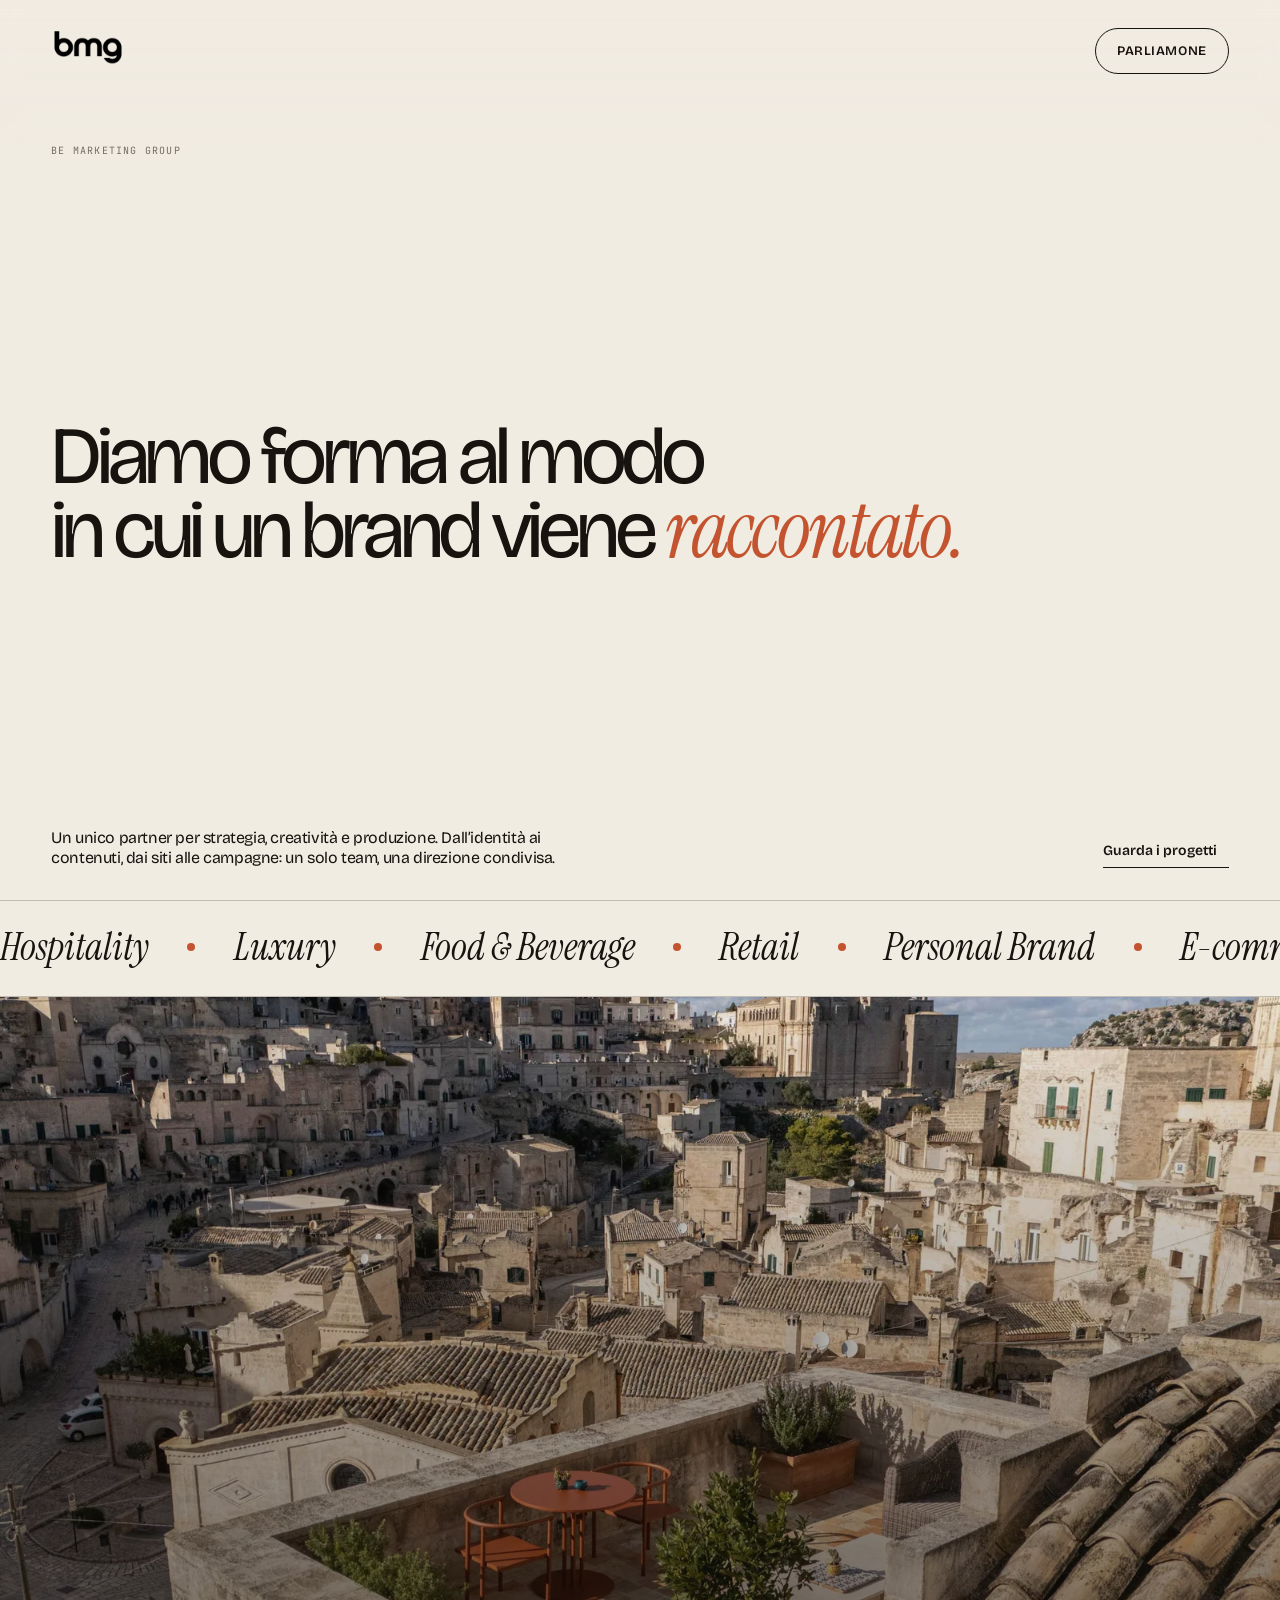
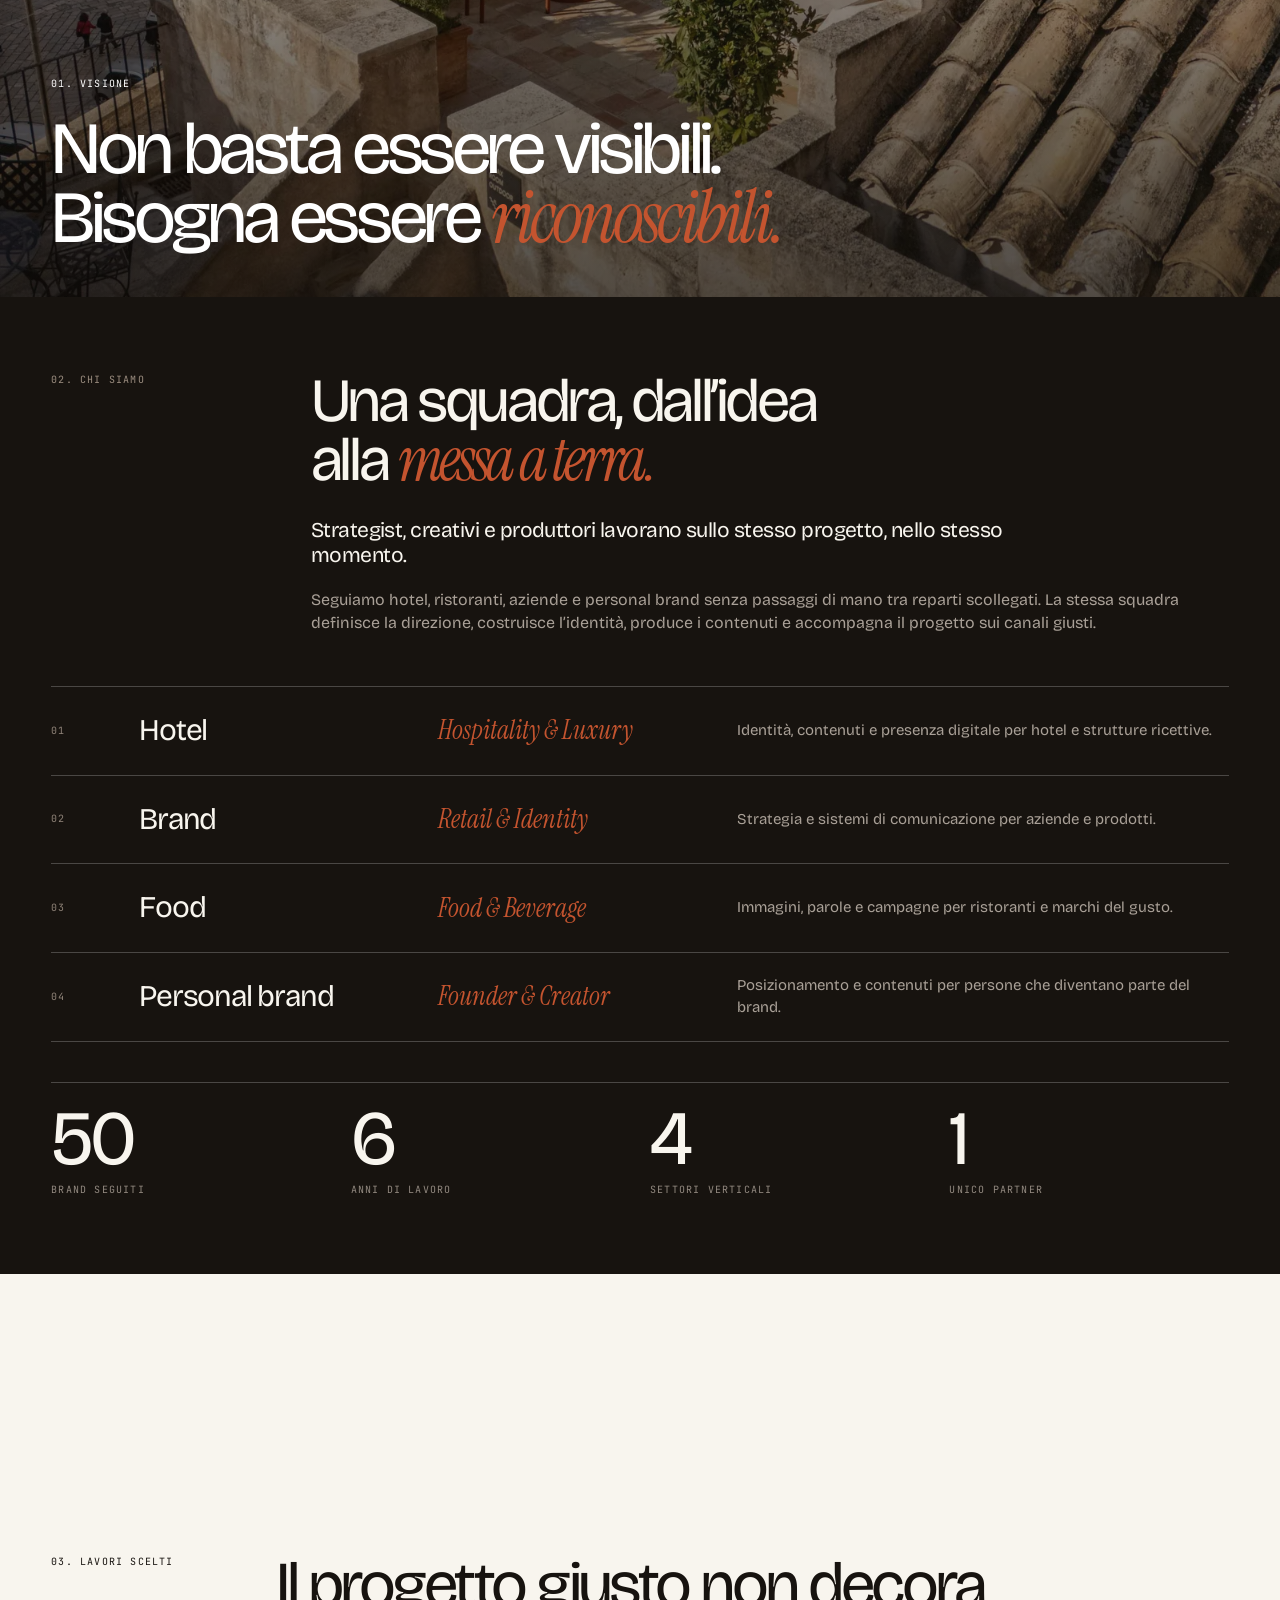
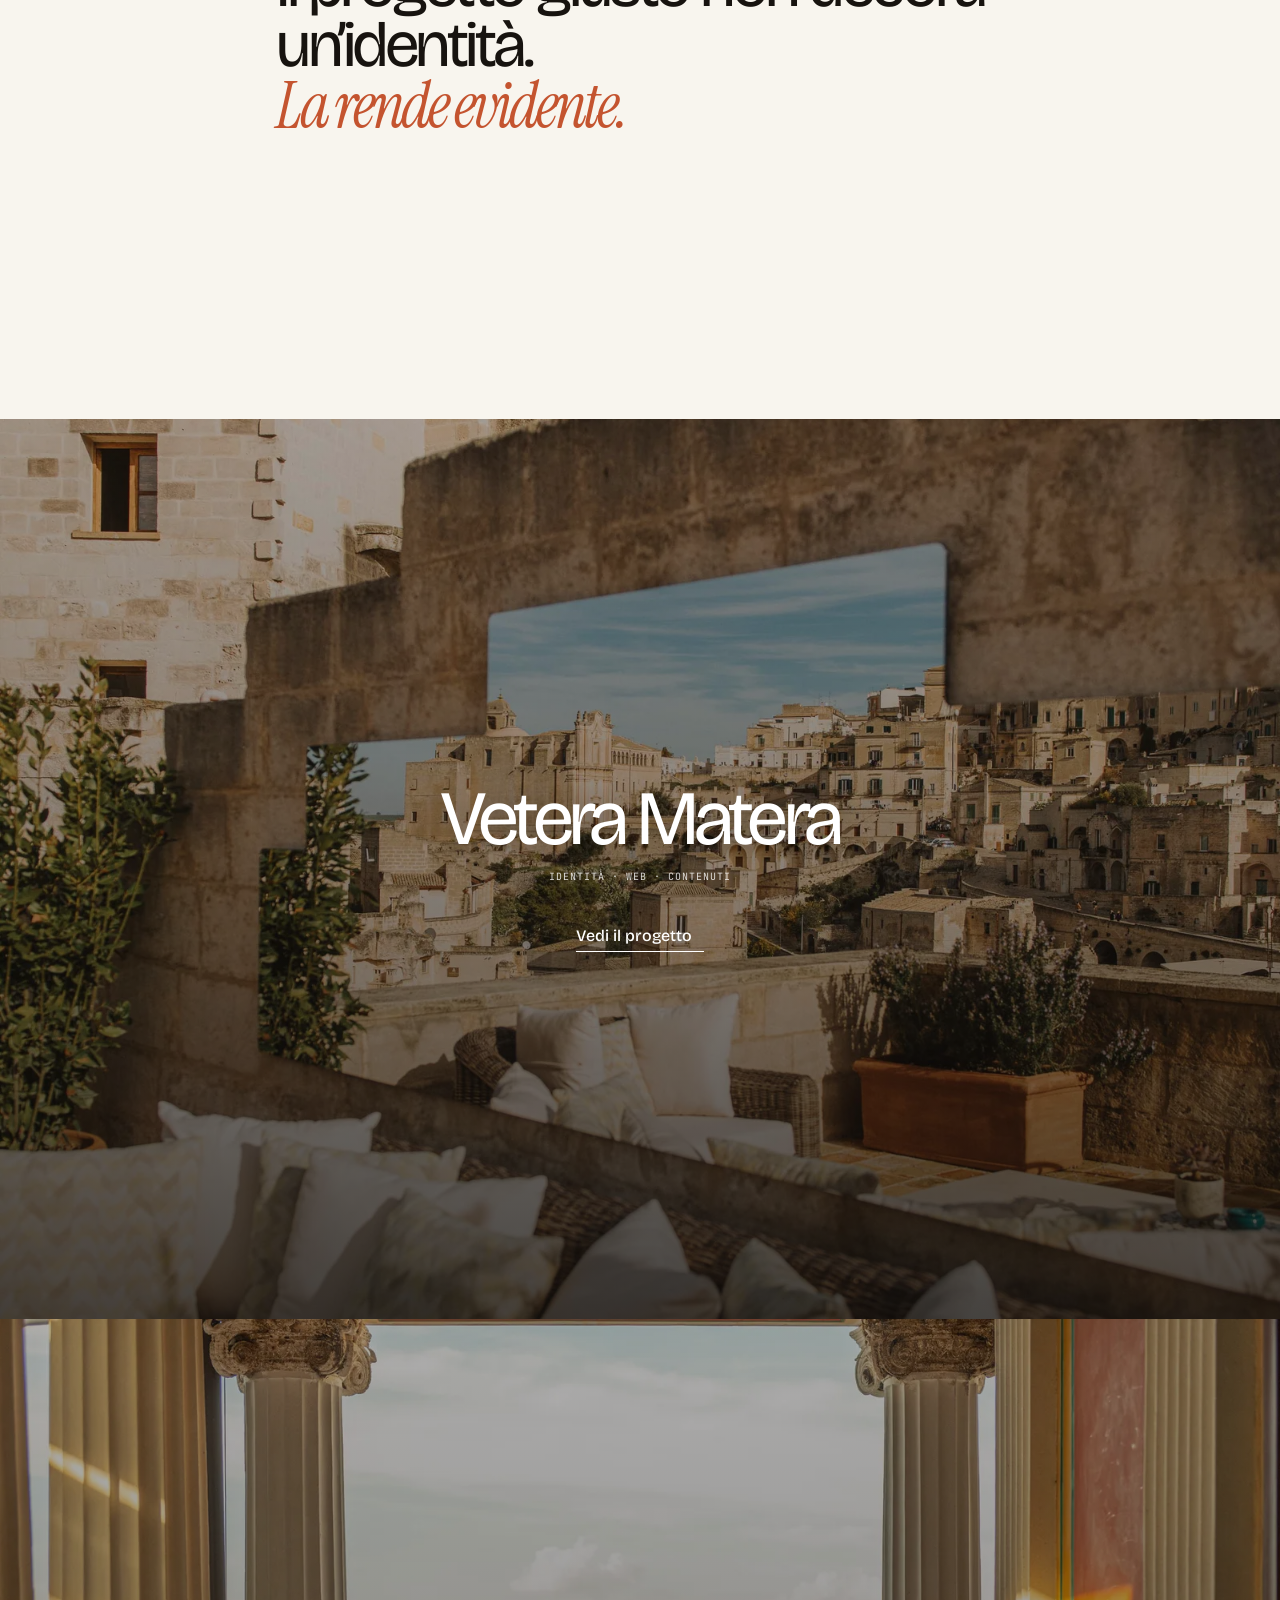
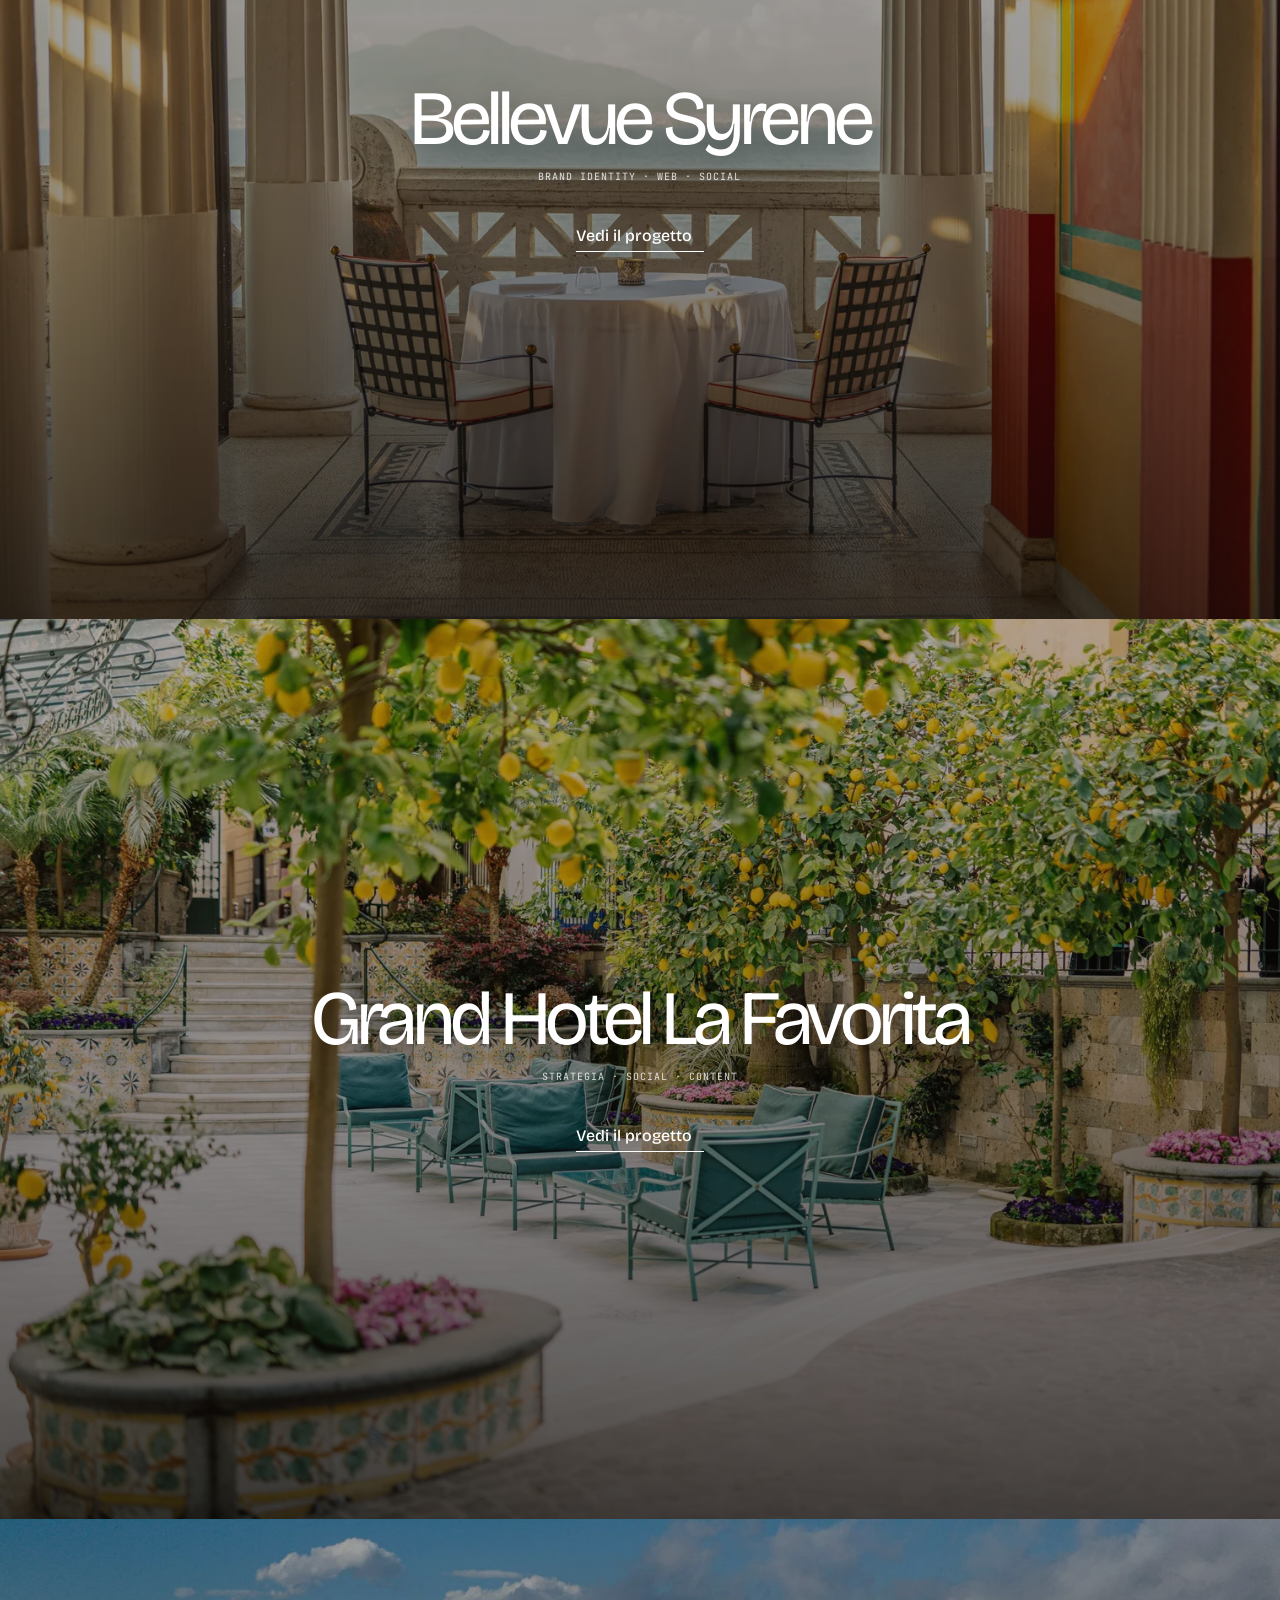
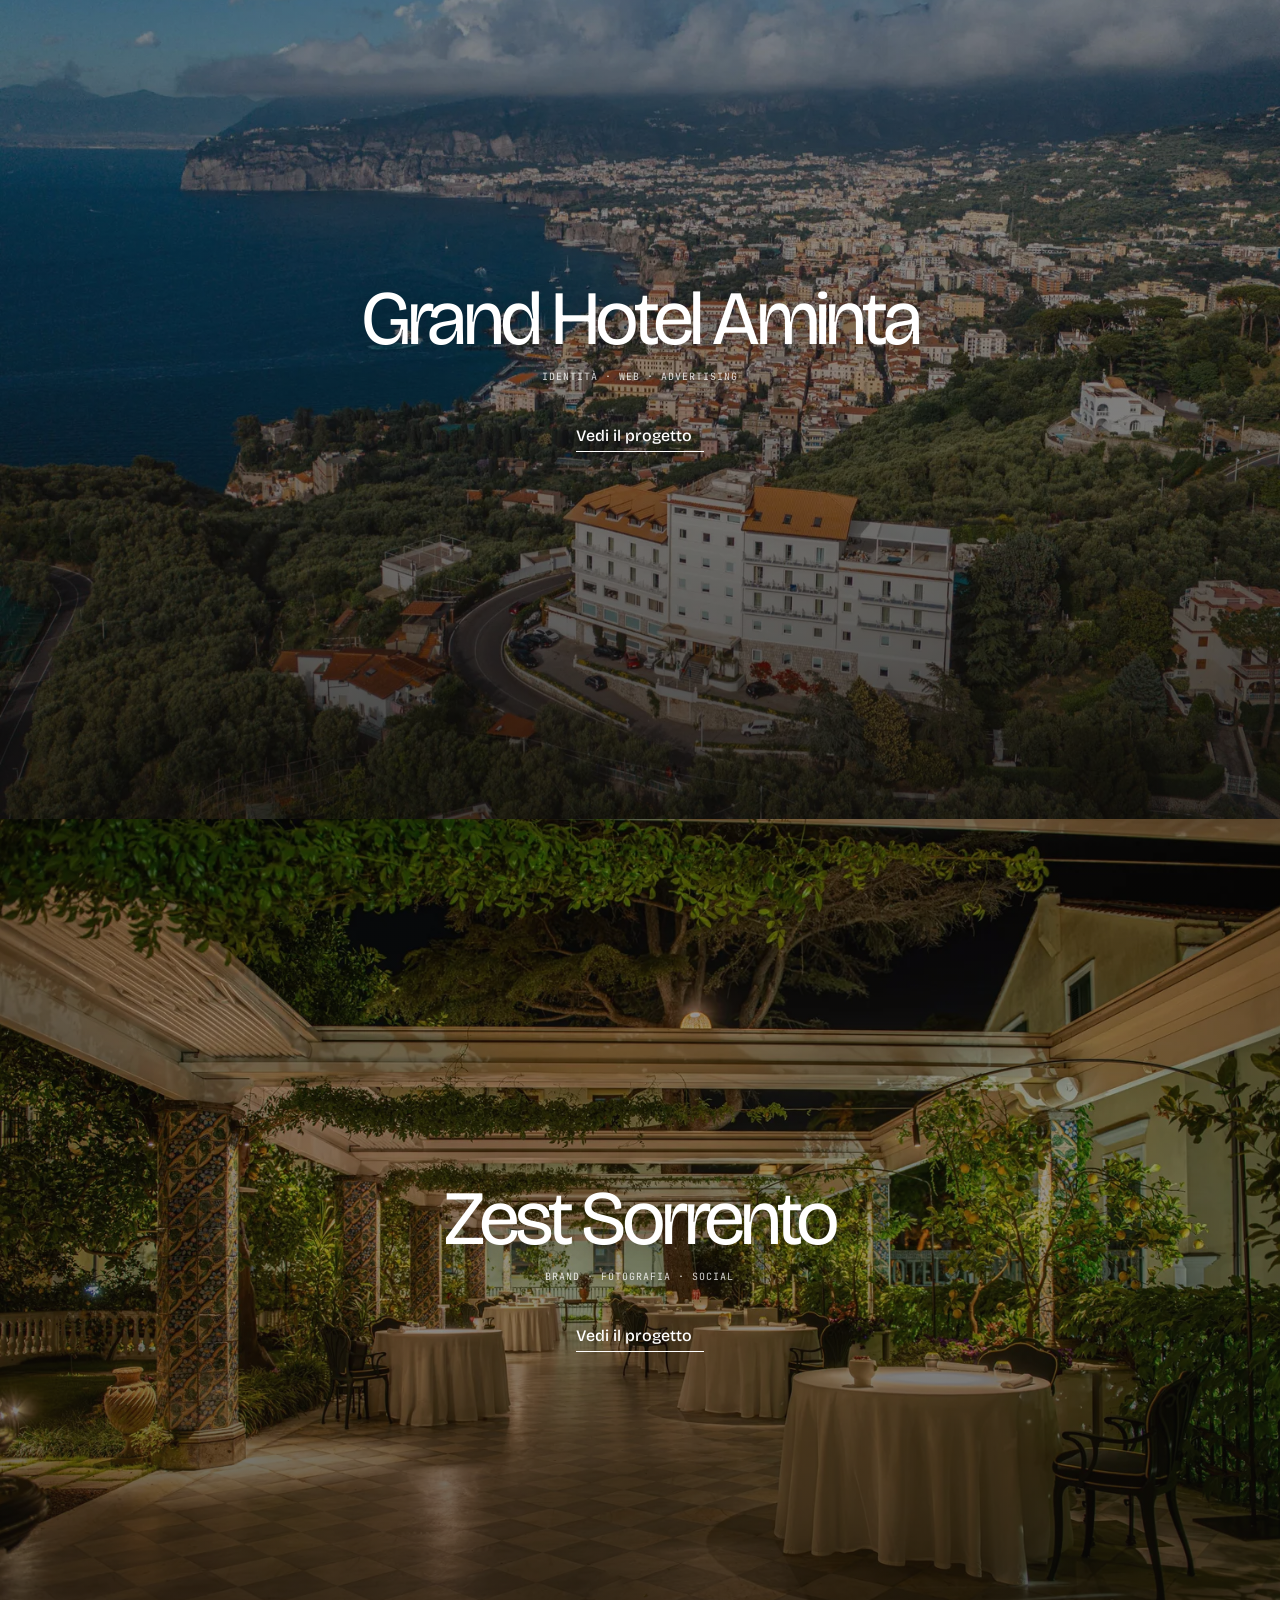
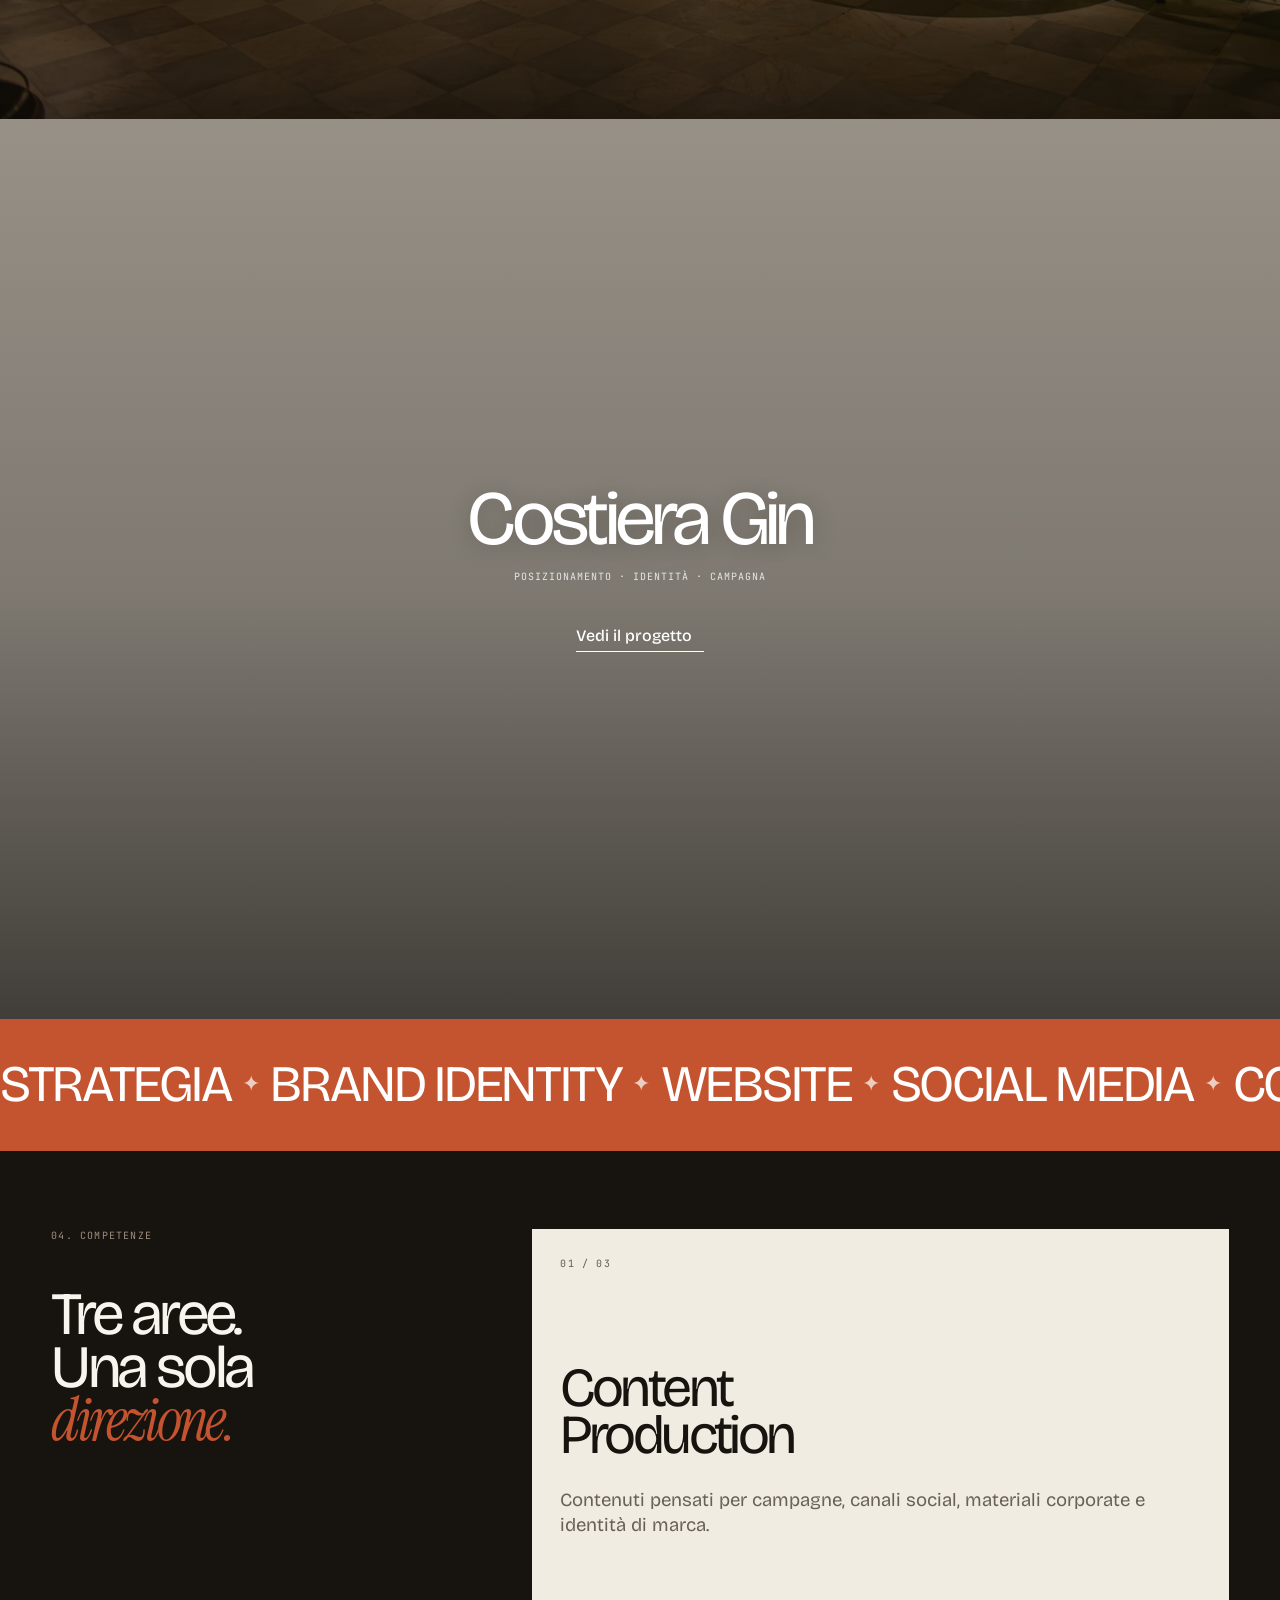
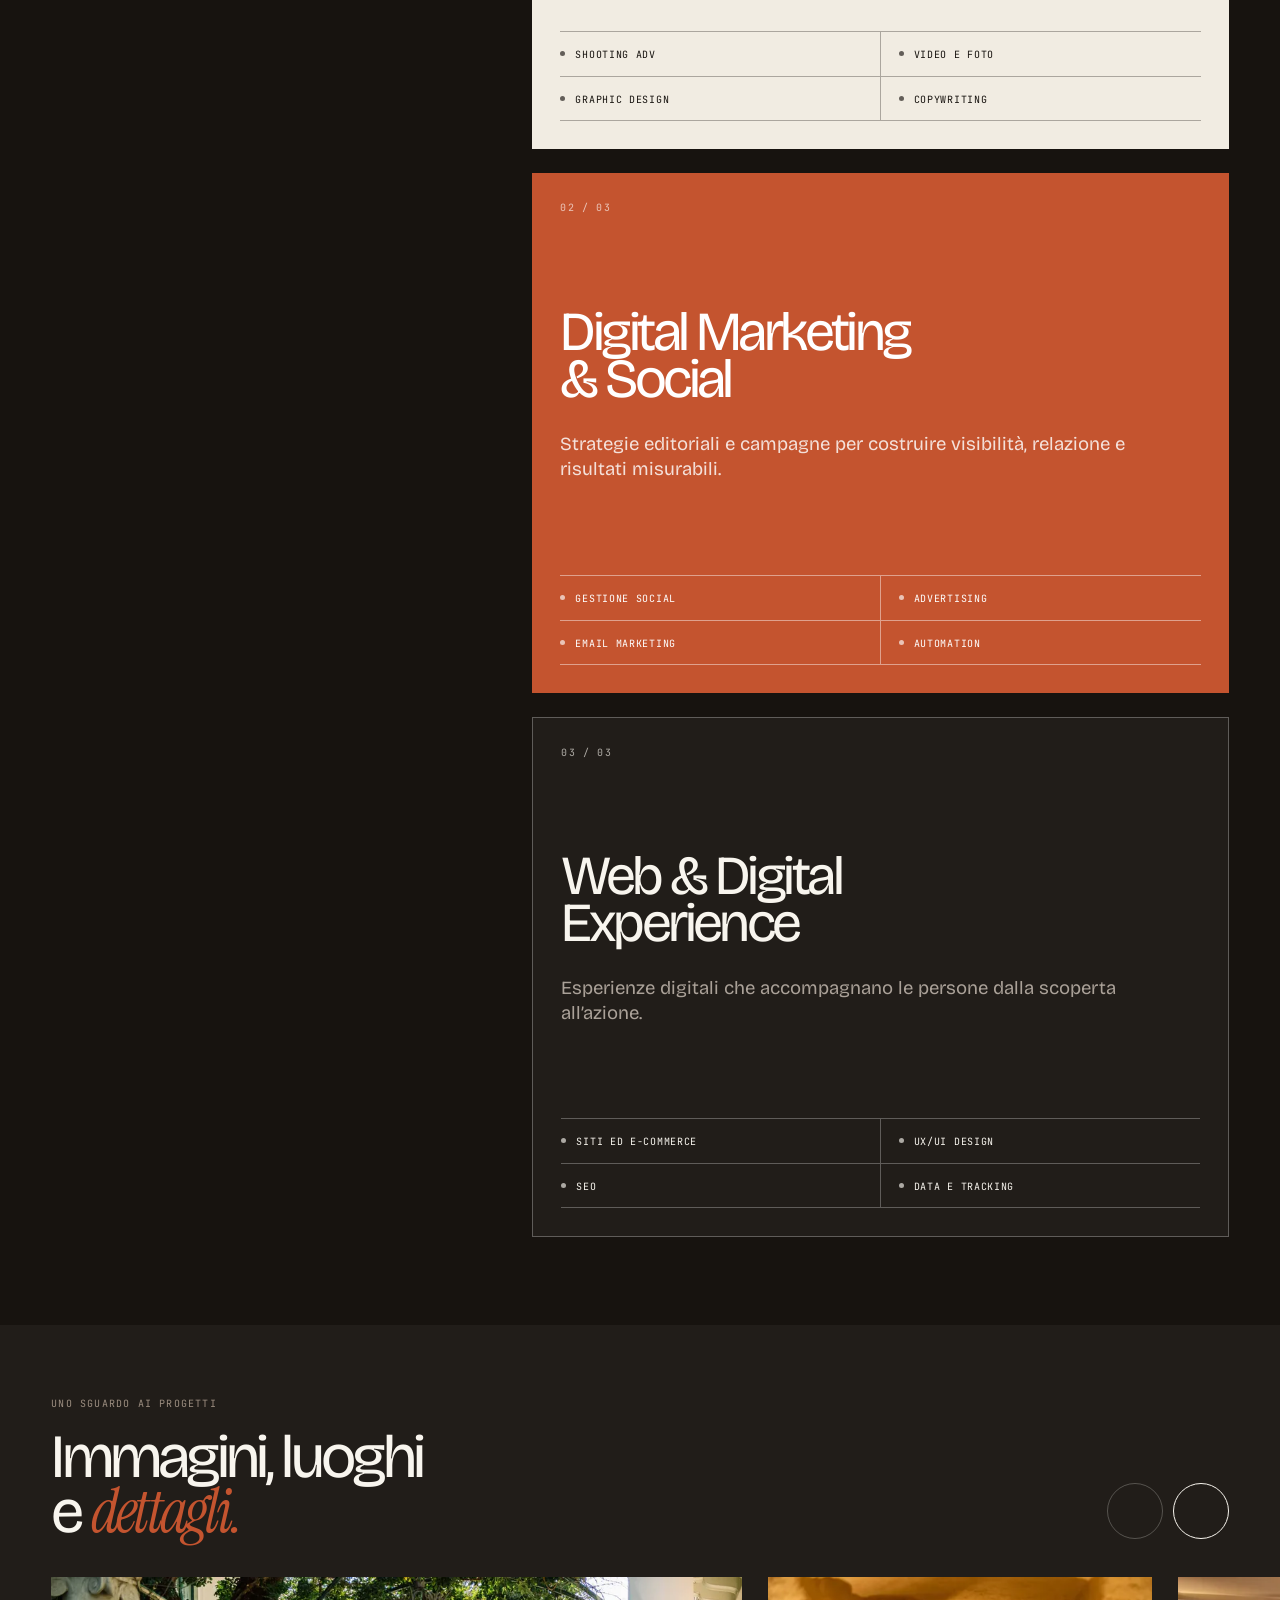
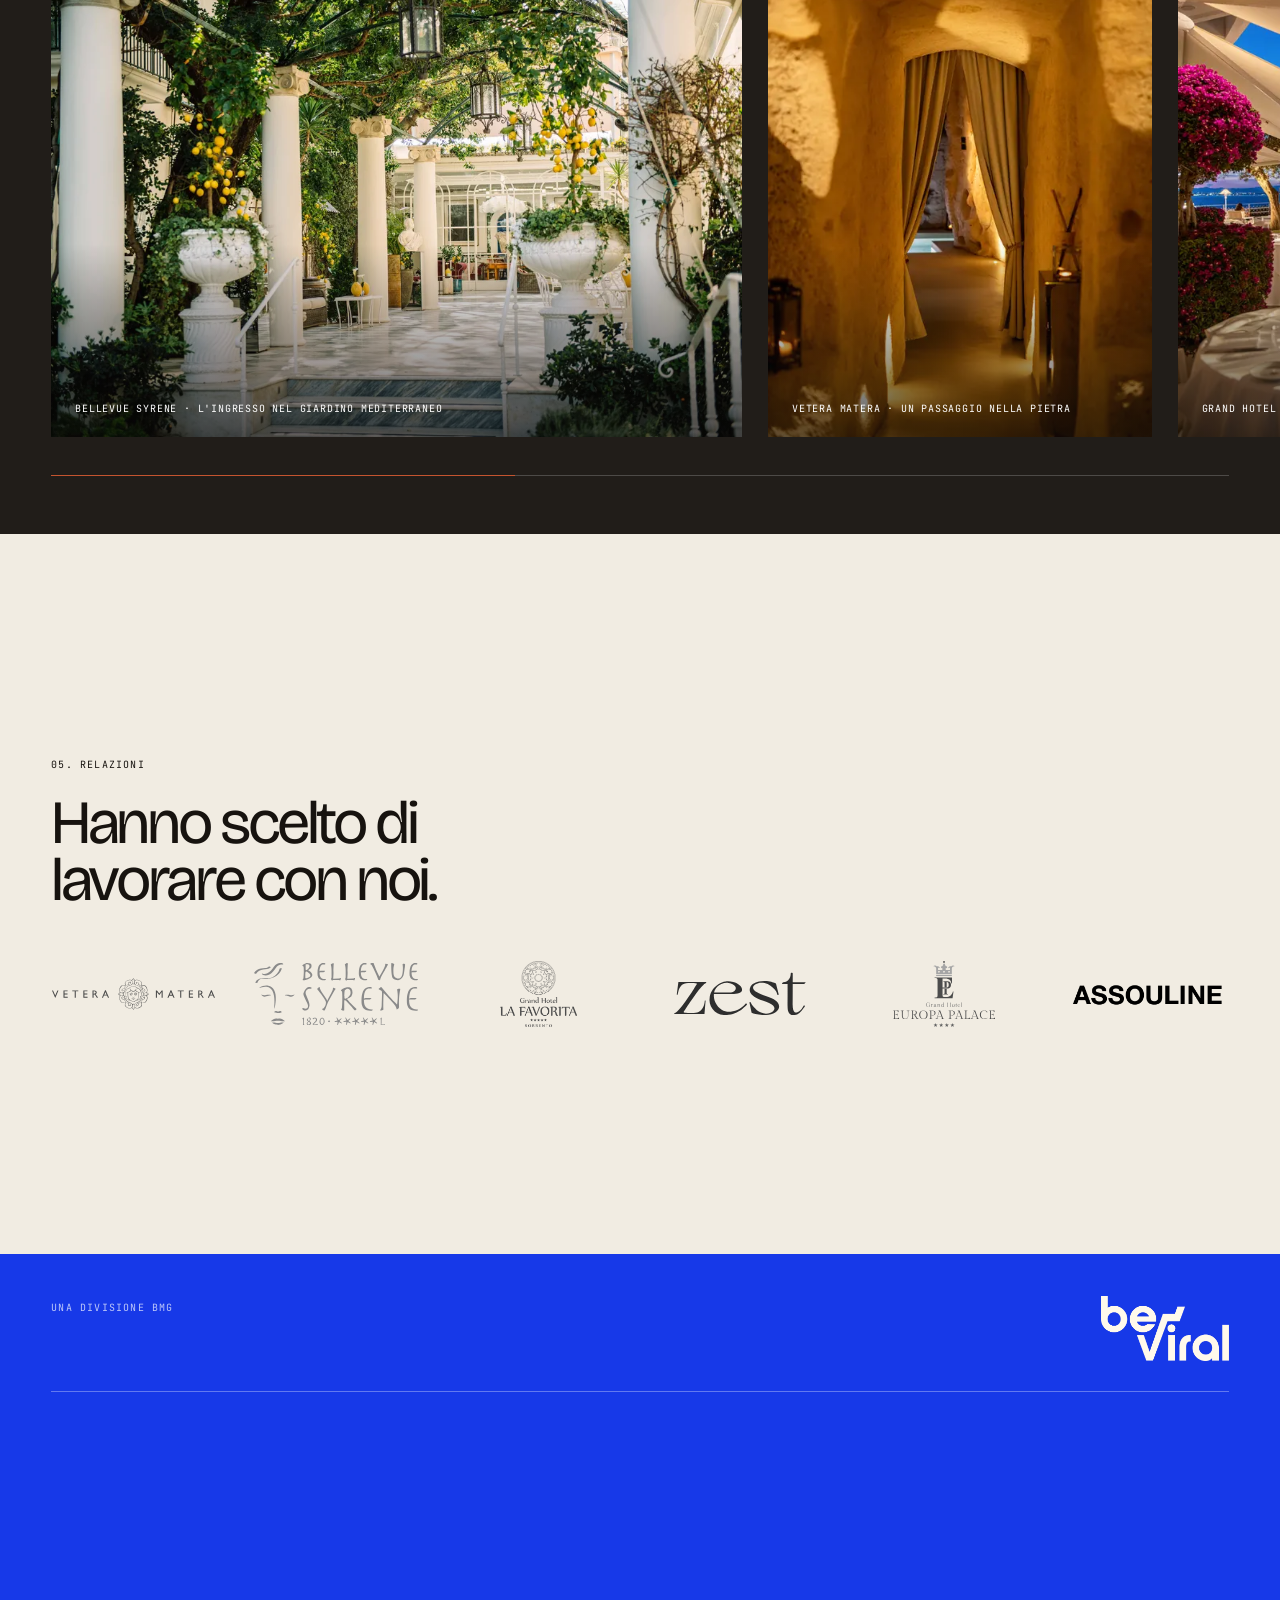
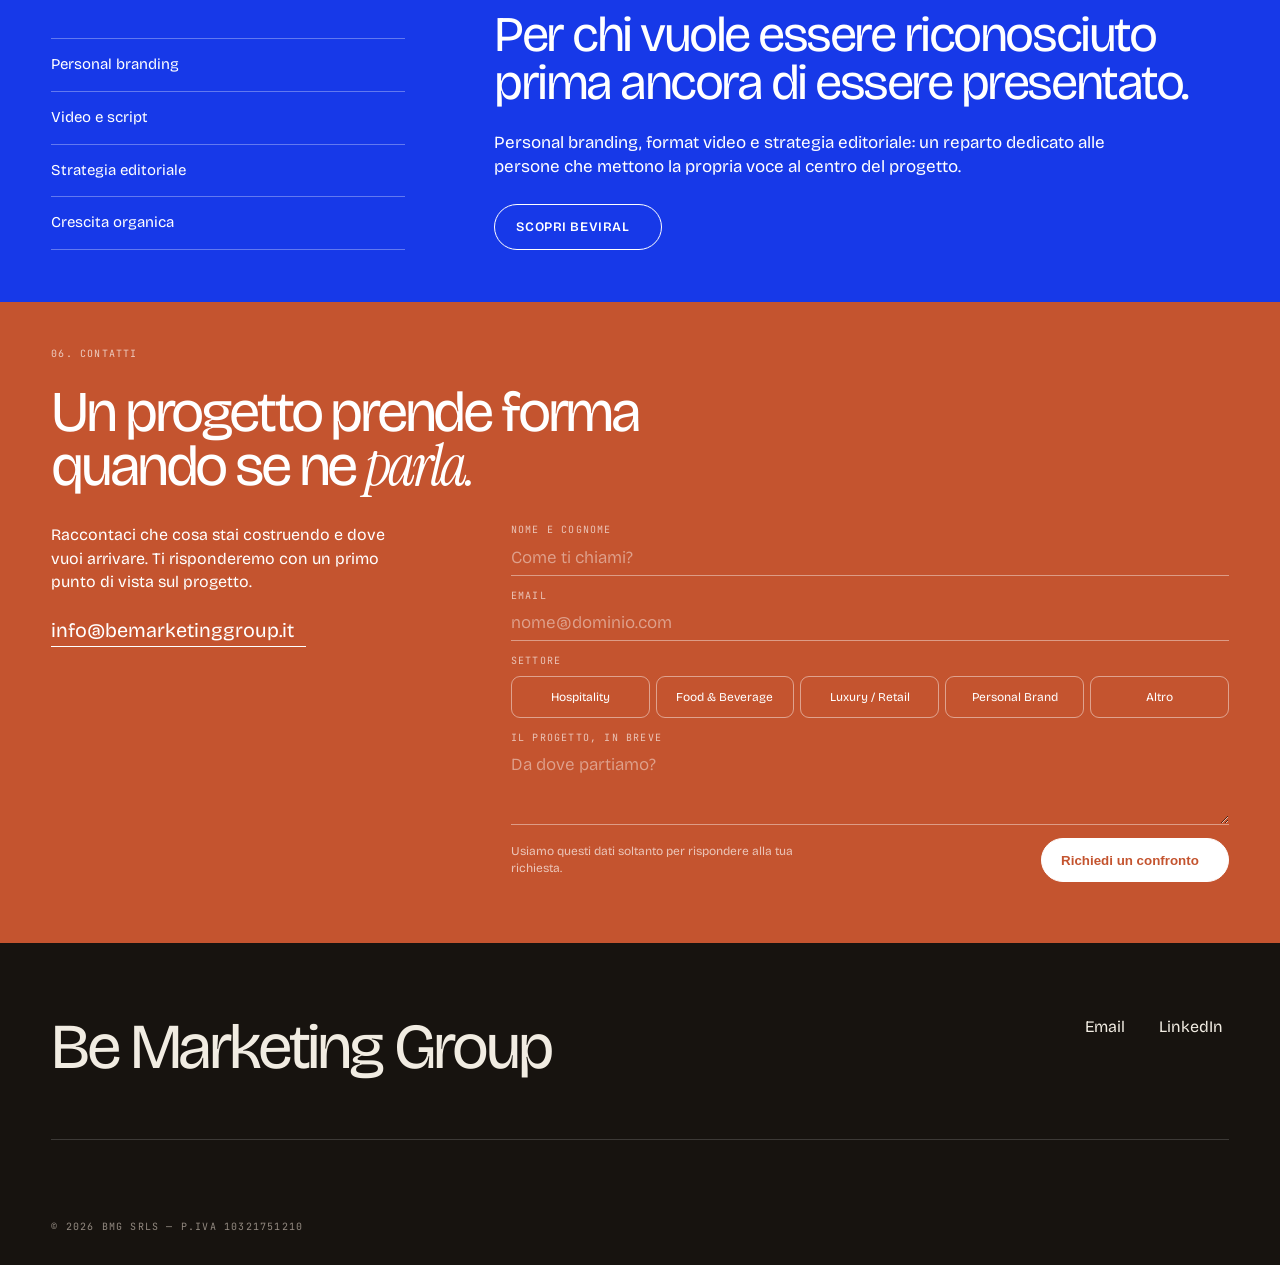
==== commit 53293043: "Keep portfolio pager aligned on one centered row" ====
--- a/index.html
+++ b/index.html
@@ -14,7 +14,7 @@
   <link rel="preconnect" href="https://fonts.gstatic.com" crossorigin>
   <link href="https://fonts.googleapis.com/css2?family=Bricolage+Grotesque:opsz,wdth,wght@12..96,75..100,300..700&family=Instrument+Serif:ital@0;1&family=JetBrains+Mono:wght@400;500&display=swap" rel="stylesheet">
   <link rel="stylesheet" href="https://cdn.jsdelivr.net/npm/@phosphor-icons/web@2.1.2/src/regular/style.css">
-  <link rel="stylesheet" href="assets/css/site.css?v=20260930-18">
+  <link rel="stylesheet" href="assets/css/site.css?v=20261001-1">
   <script src="https://cdn.jsdelivr.net/npm/gsap@3.13.0/dist/gsap.min.js" defer></script>
   <script src="https://cdn.jsdelivr.net/npm/gsap@3.13.0/dist/ScrollTrigger.min.js" defer></script>
   <script src="assets/js/site.js?v=20260930-10" defer></script>
@@ -87,7 +87,7 @@
         <h2 id="work-title">Il progetto giusto non decora un’identità.<br><em>La rende evidente.</em></h2>
       </div>
 
-      <div class="project-scroll-status mono" aria-hidden="true"><span data-project-current>01</span><span> / 06</span></div>
+      <div class="project-scroll-status mono" aria-hidden="true"><span data-project-current>01</span><span>/</span><span>06</span></div>
 
       <div class="project-grid">
         <article class="project-card project-card--wide reveal">
--- a/assets/css/site.css
+++ b/assets/css/site.css
@@ -265,7 +265,8 @@
   .work { padding: 0; }
   .work .section-head { min-height: min(100svh, 920px); grid-template-columns: minmax(140px, .34fr) minmax(0, 1.66fr); align-content: center; margin: 0; padding: 120px var(--pad) 80px; }
   .work .section-head h2 { max-width: 1240px; font-size: clamp(50px, 5.7vw, 100px); }
-  .project-scroll-status { position: sticky; z-index: 35; top: calc(100svh - 64px); display: inline-flex; width: 72px; height: 32px; align-items: center; justify-content: center; margin: 0 0 -32px var(--pad); padding: 0 10px; border-radius: 999px; color: #fff; background: rgba(15,12,10,.42); backdrop-filter: blur(8px); line-height: 1; opacity: 0; pointer-events: none; transform: translateY(8px); transition: opacity .25s ease, transform .25s ease; }
+  .project-scroll-status { position: sticky; z-index: 35; top: calc(100svh - 64px); display: inline-flex; flex-wrap: nowrap; width: auto; min-width: 80px; height: 32px; align-items: center; justify-content: center; gap: 6px; margin: 0 0 -32px var(--pad); padding: 0 12px; border-radius: 999px; color: #fff; background: rgba(15,12,10,.42); backdrop-filter: blur(8px); font-size: 11px; font-variant-numeric: tabular-nums; line-height: 1; white-space: nowrap; opacity: 0; pointer-events: none; transform: translateY(8px); transition: opacity .25s ease, transform .25s ease; }
+  .project-scroll-status > span { display: block; flex: 0 0 auto; line-height: 1; }
   .project-scroll-status.is-active { opacity: 1; transform: none; }
   .project-grid { display: block; }
   .project-card,
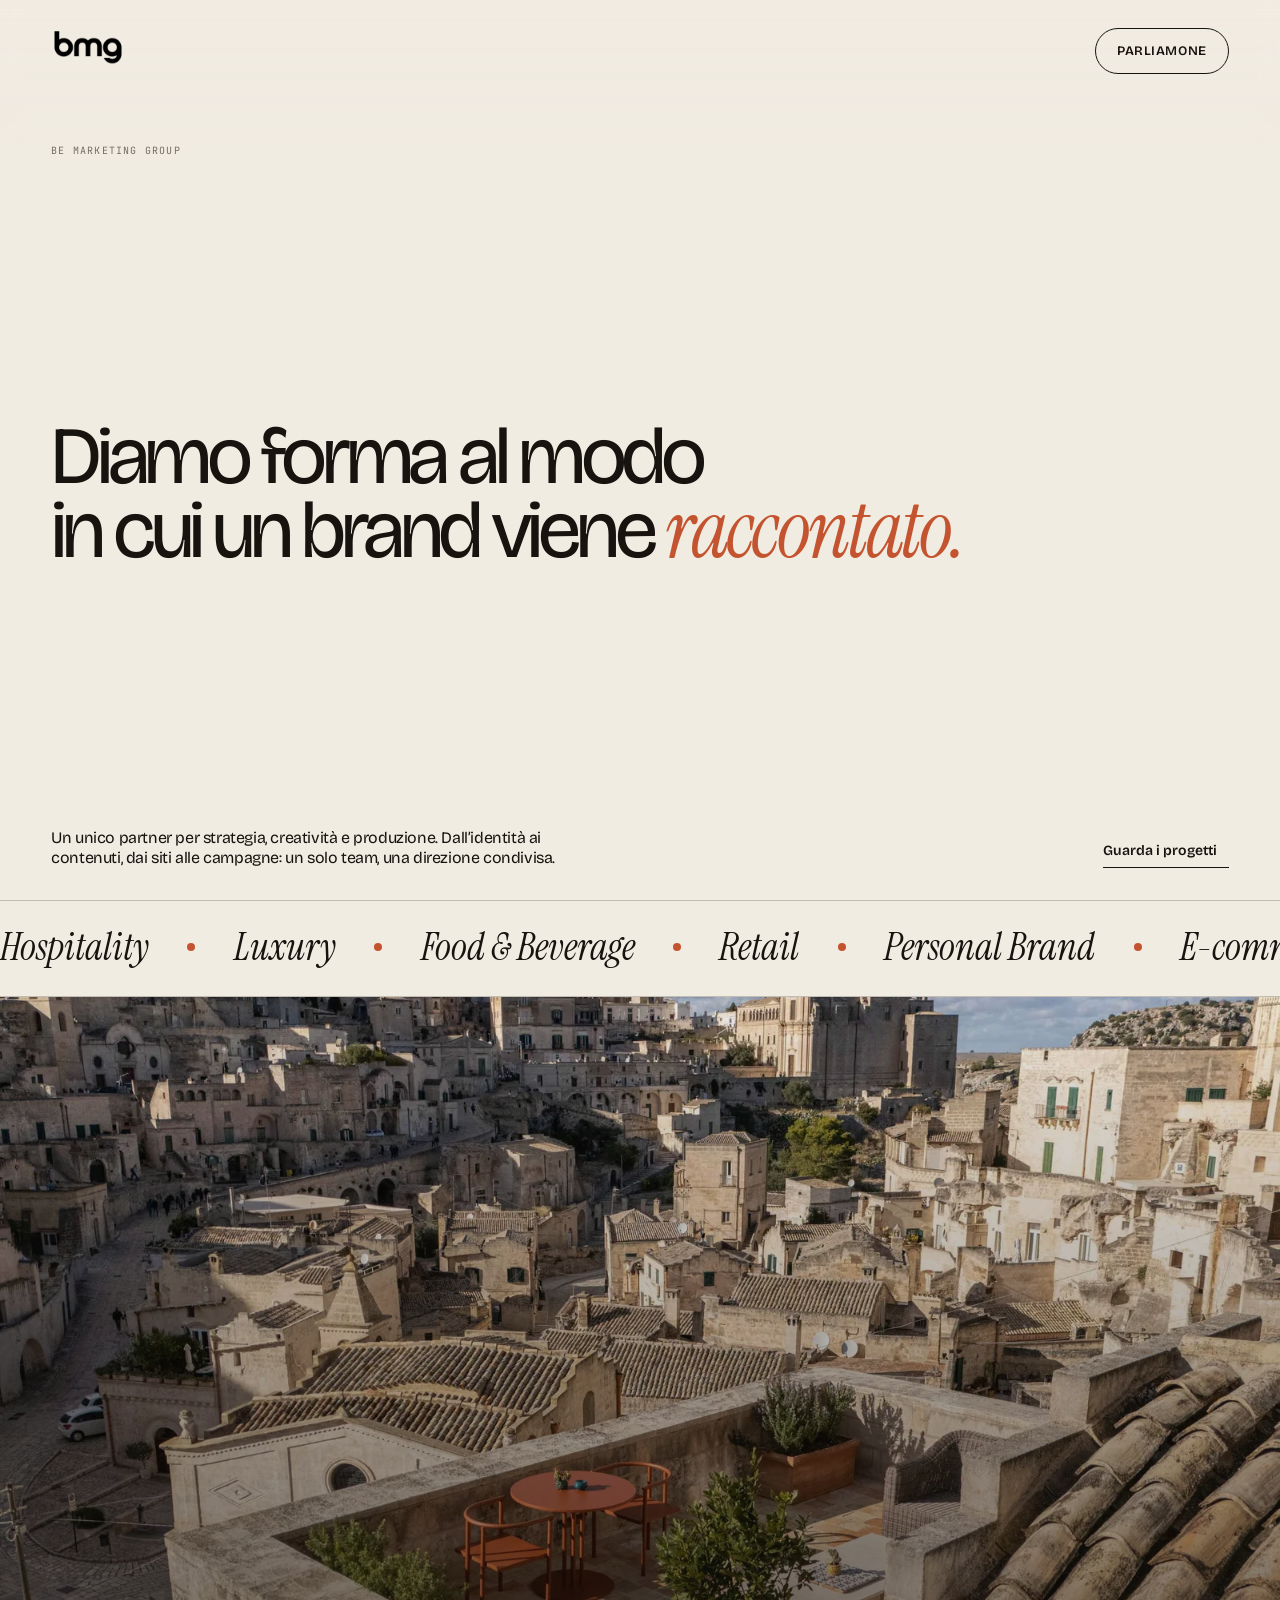
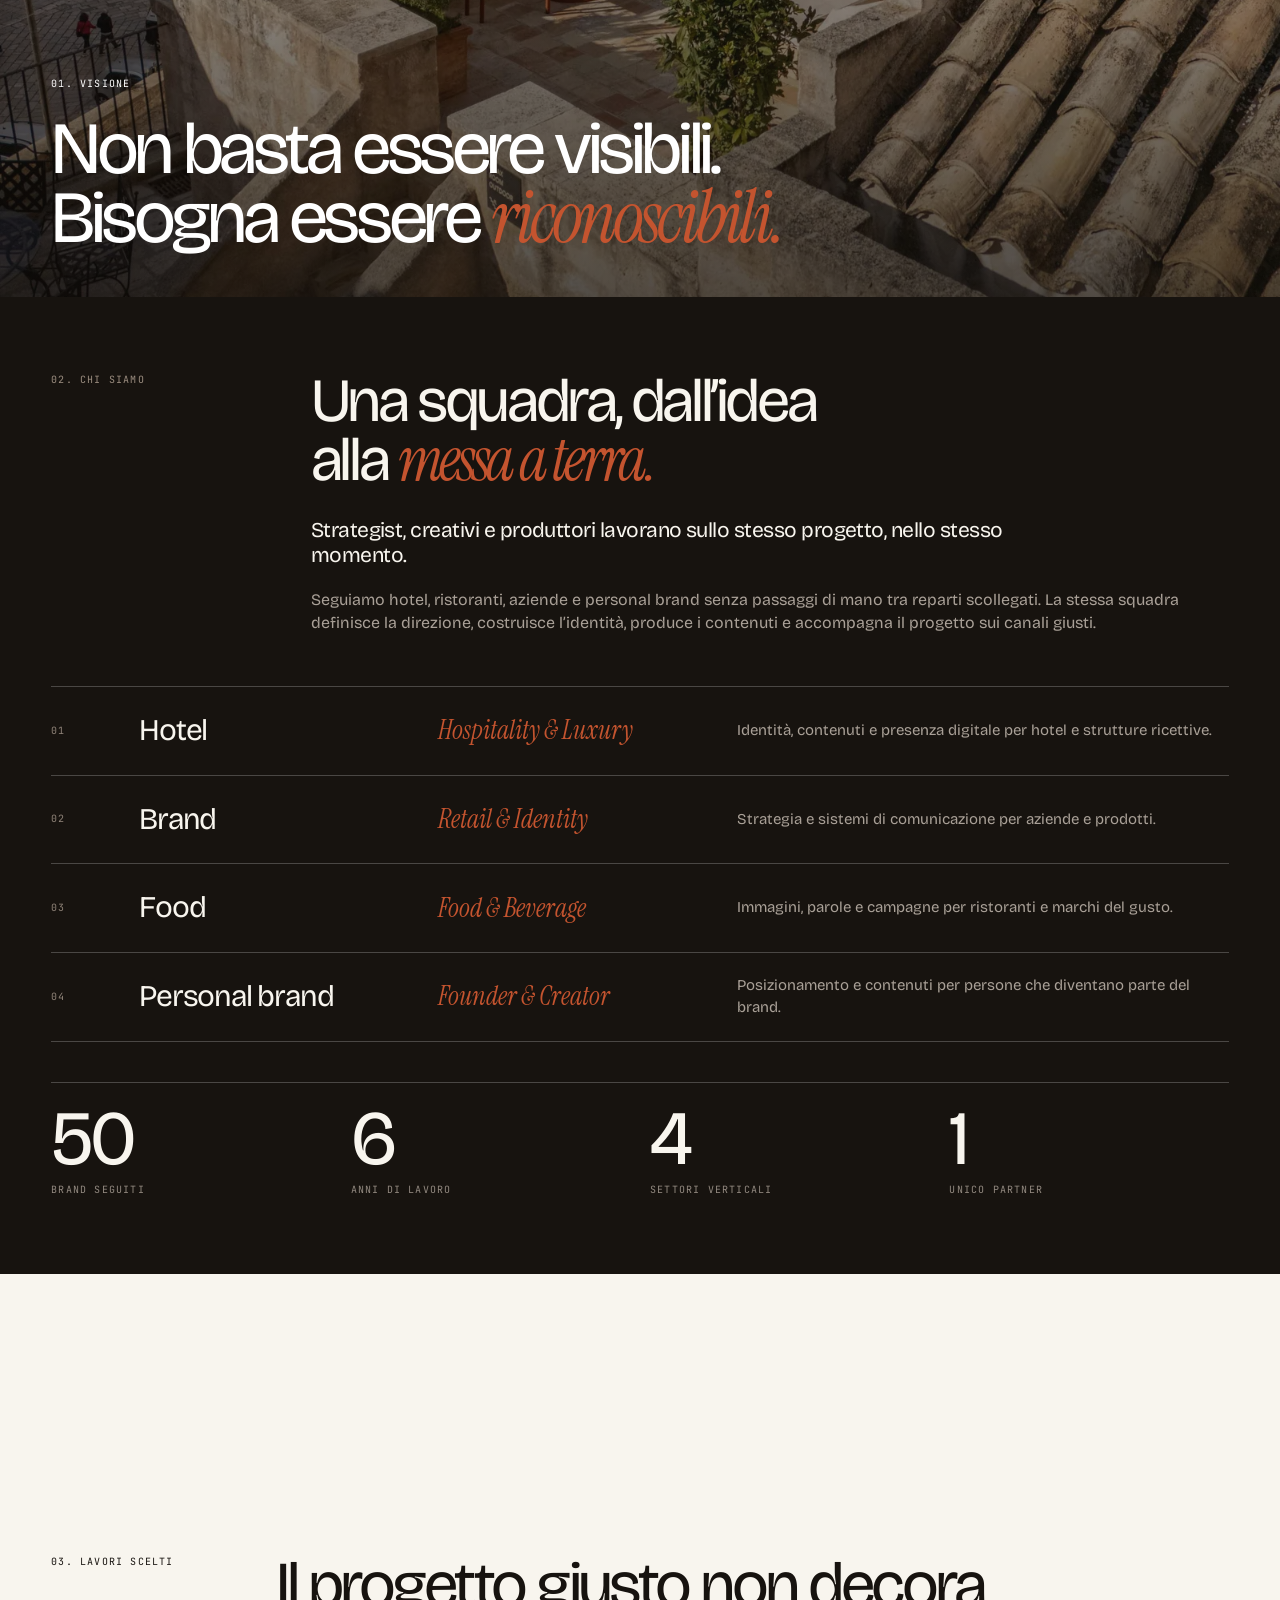
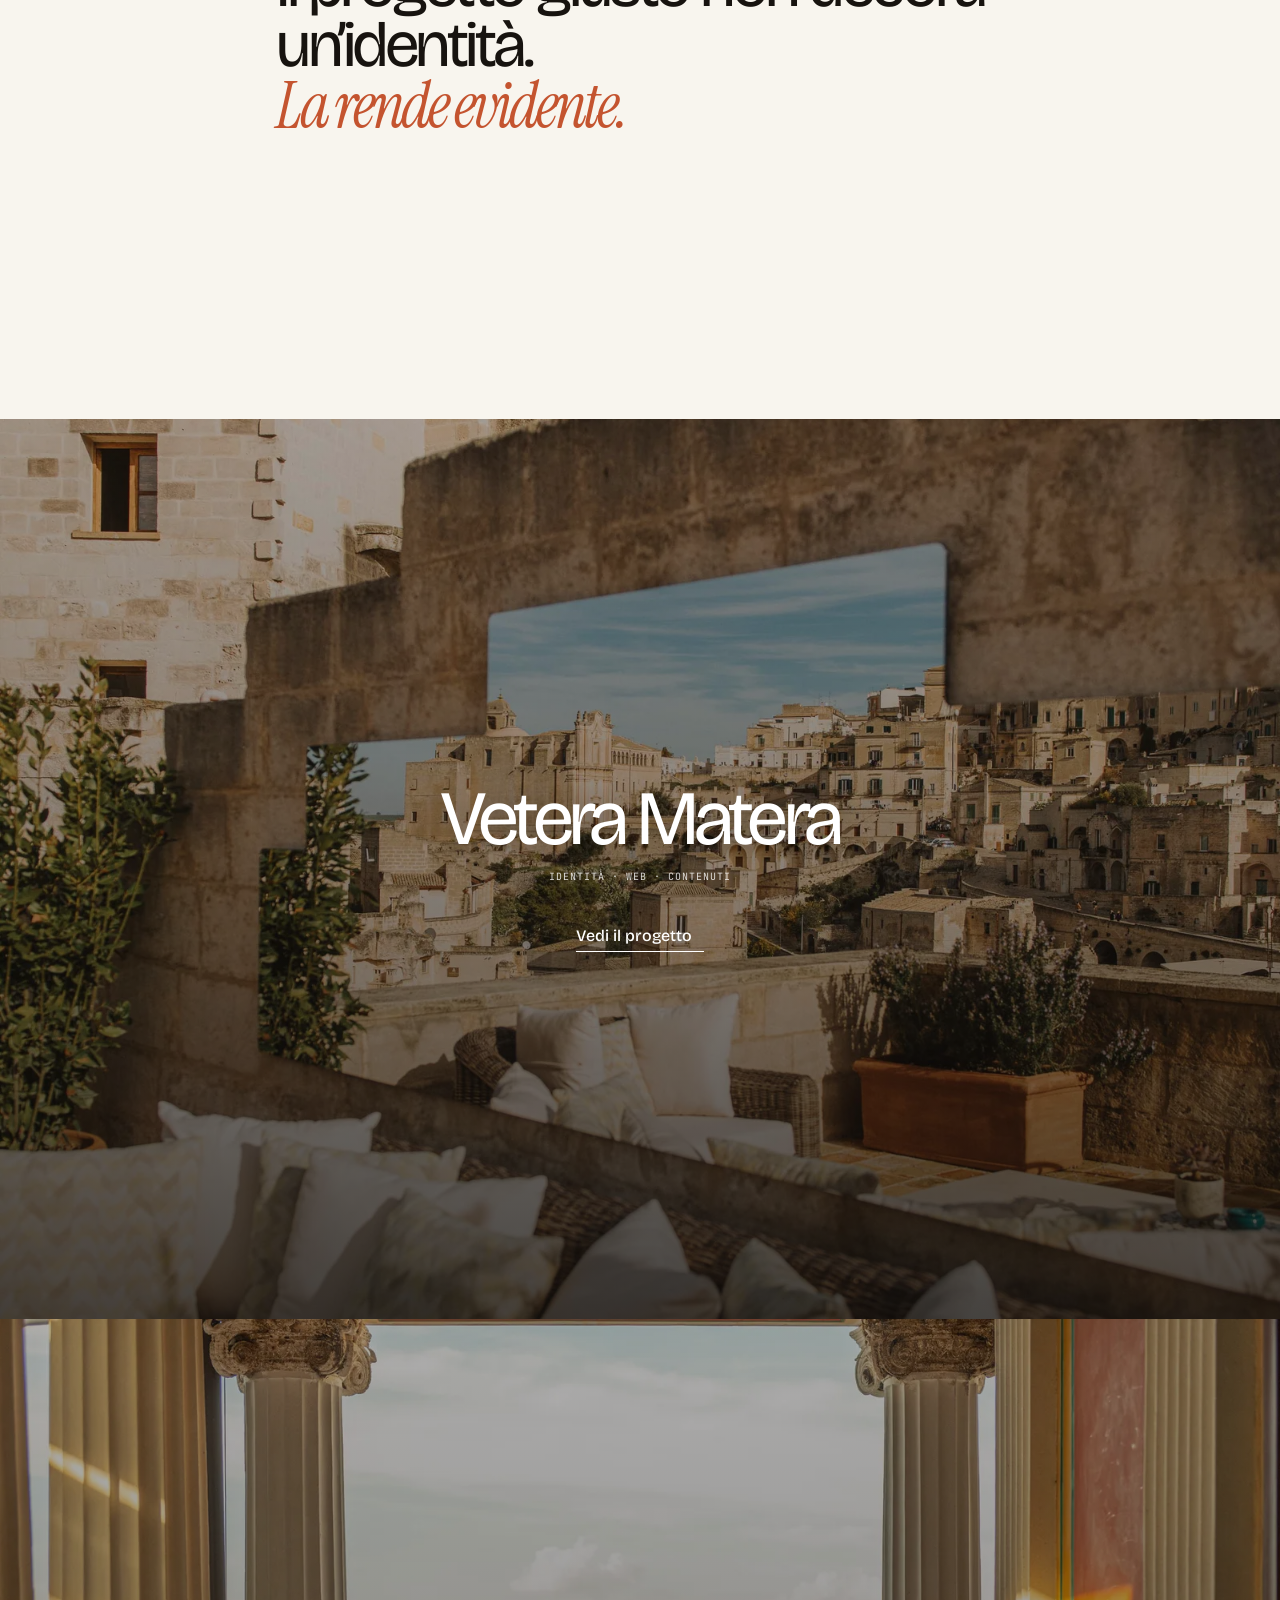
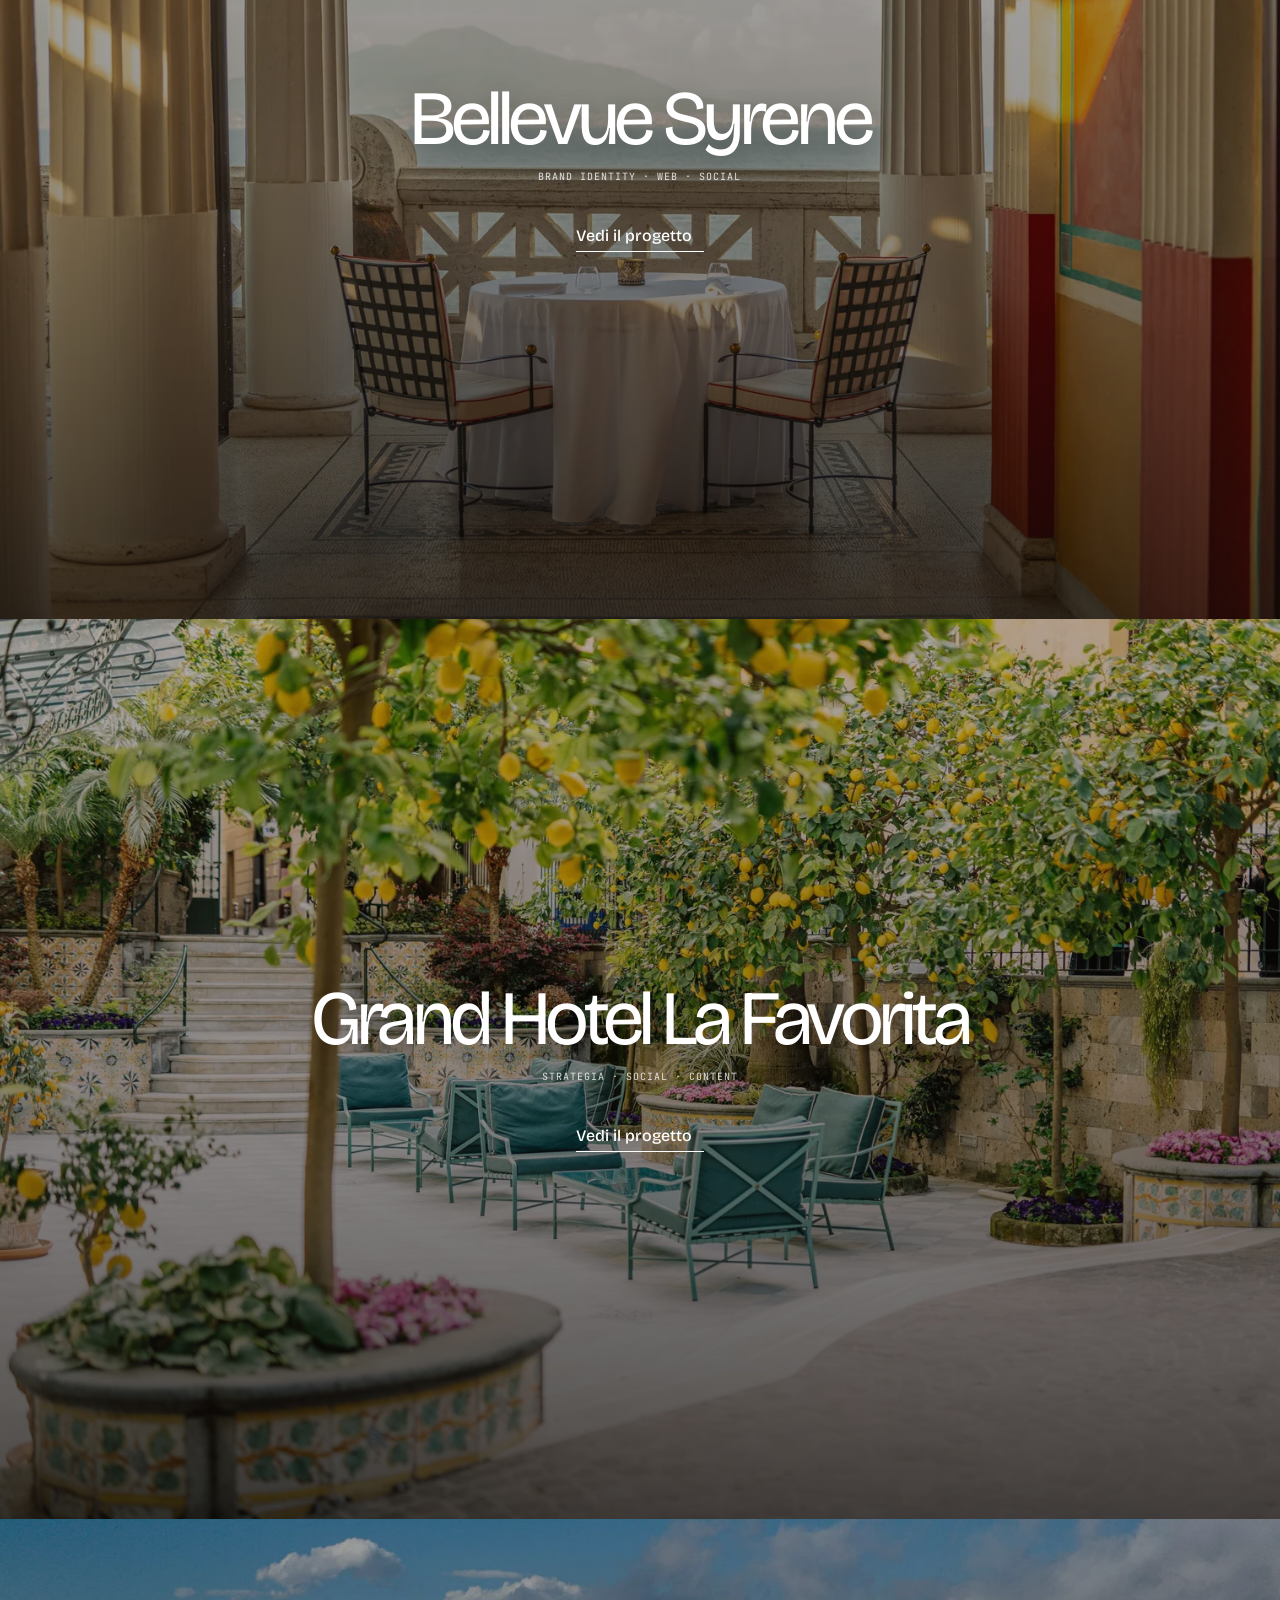
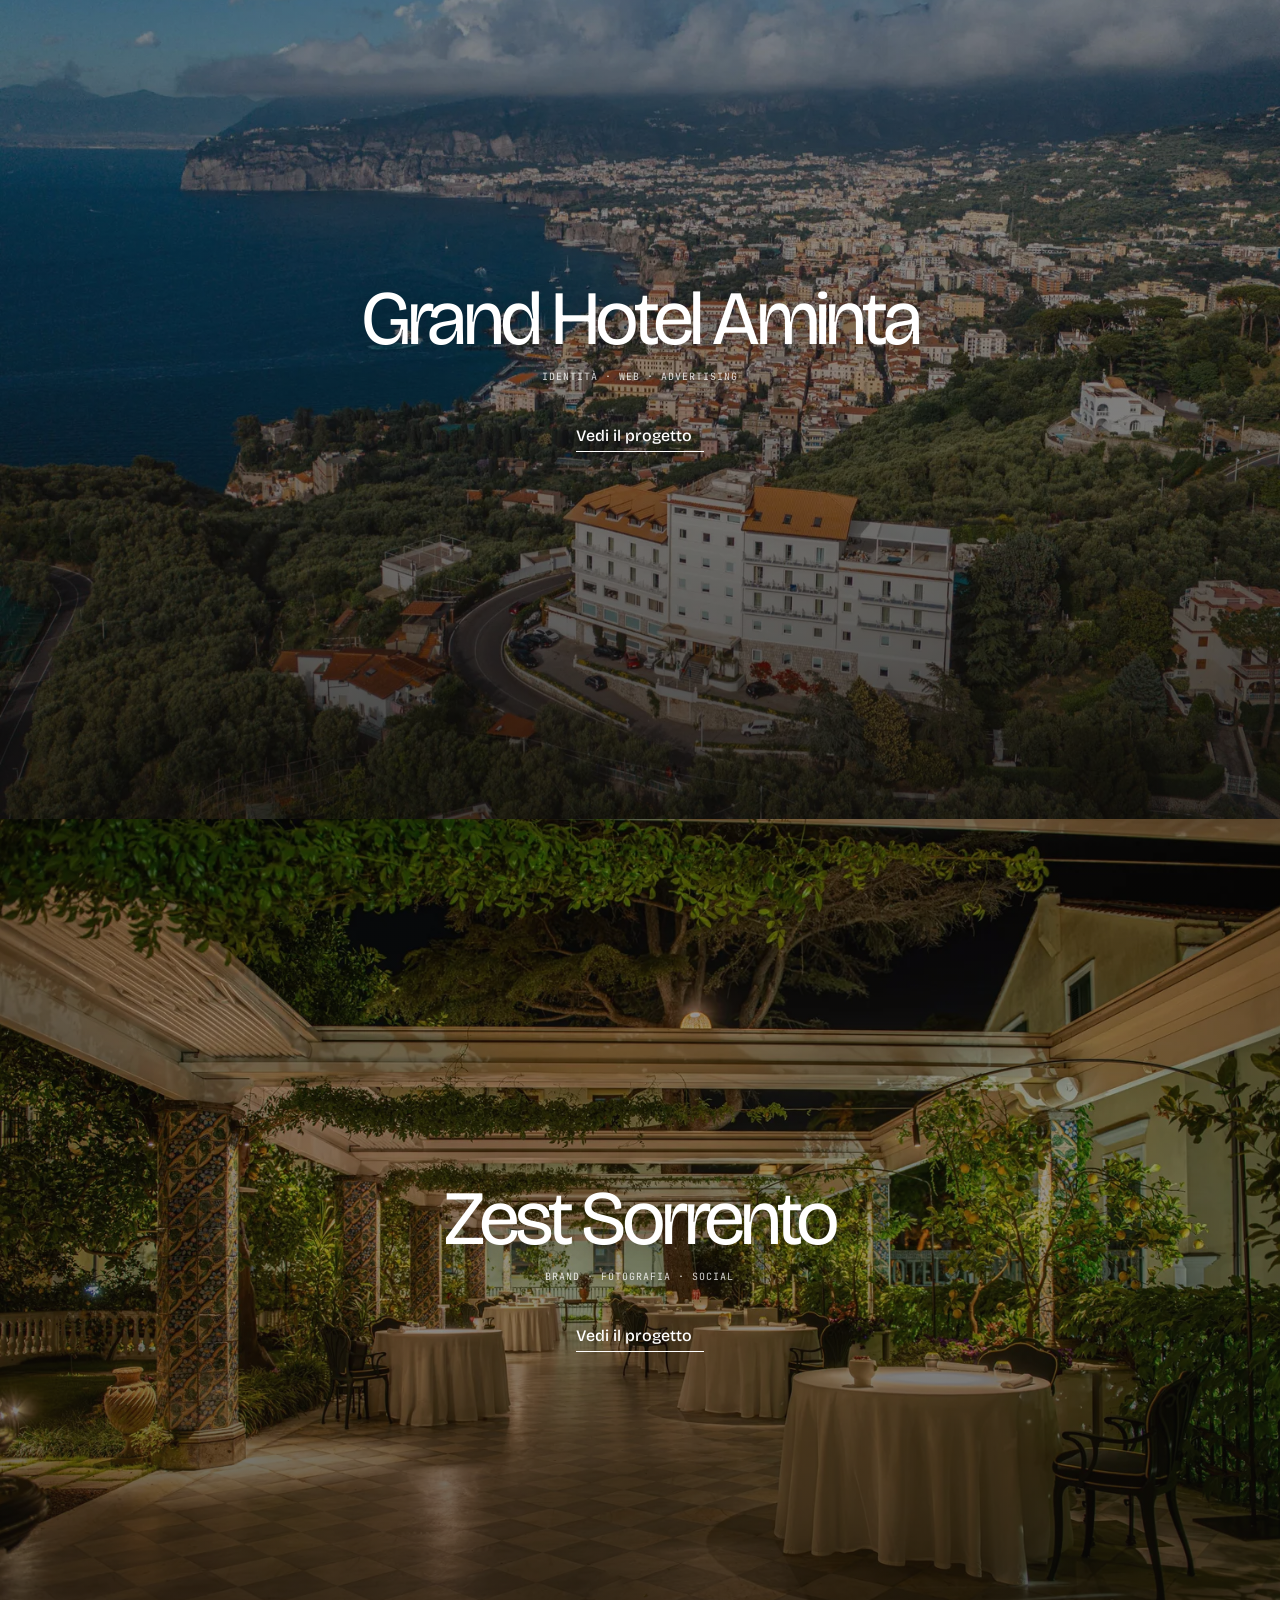
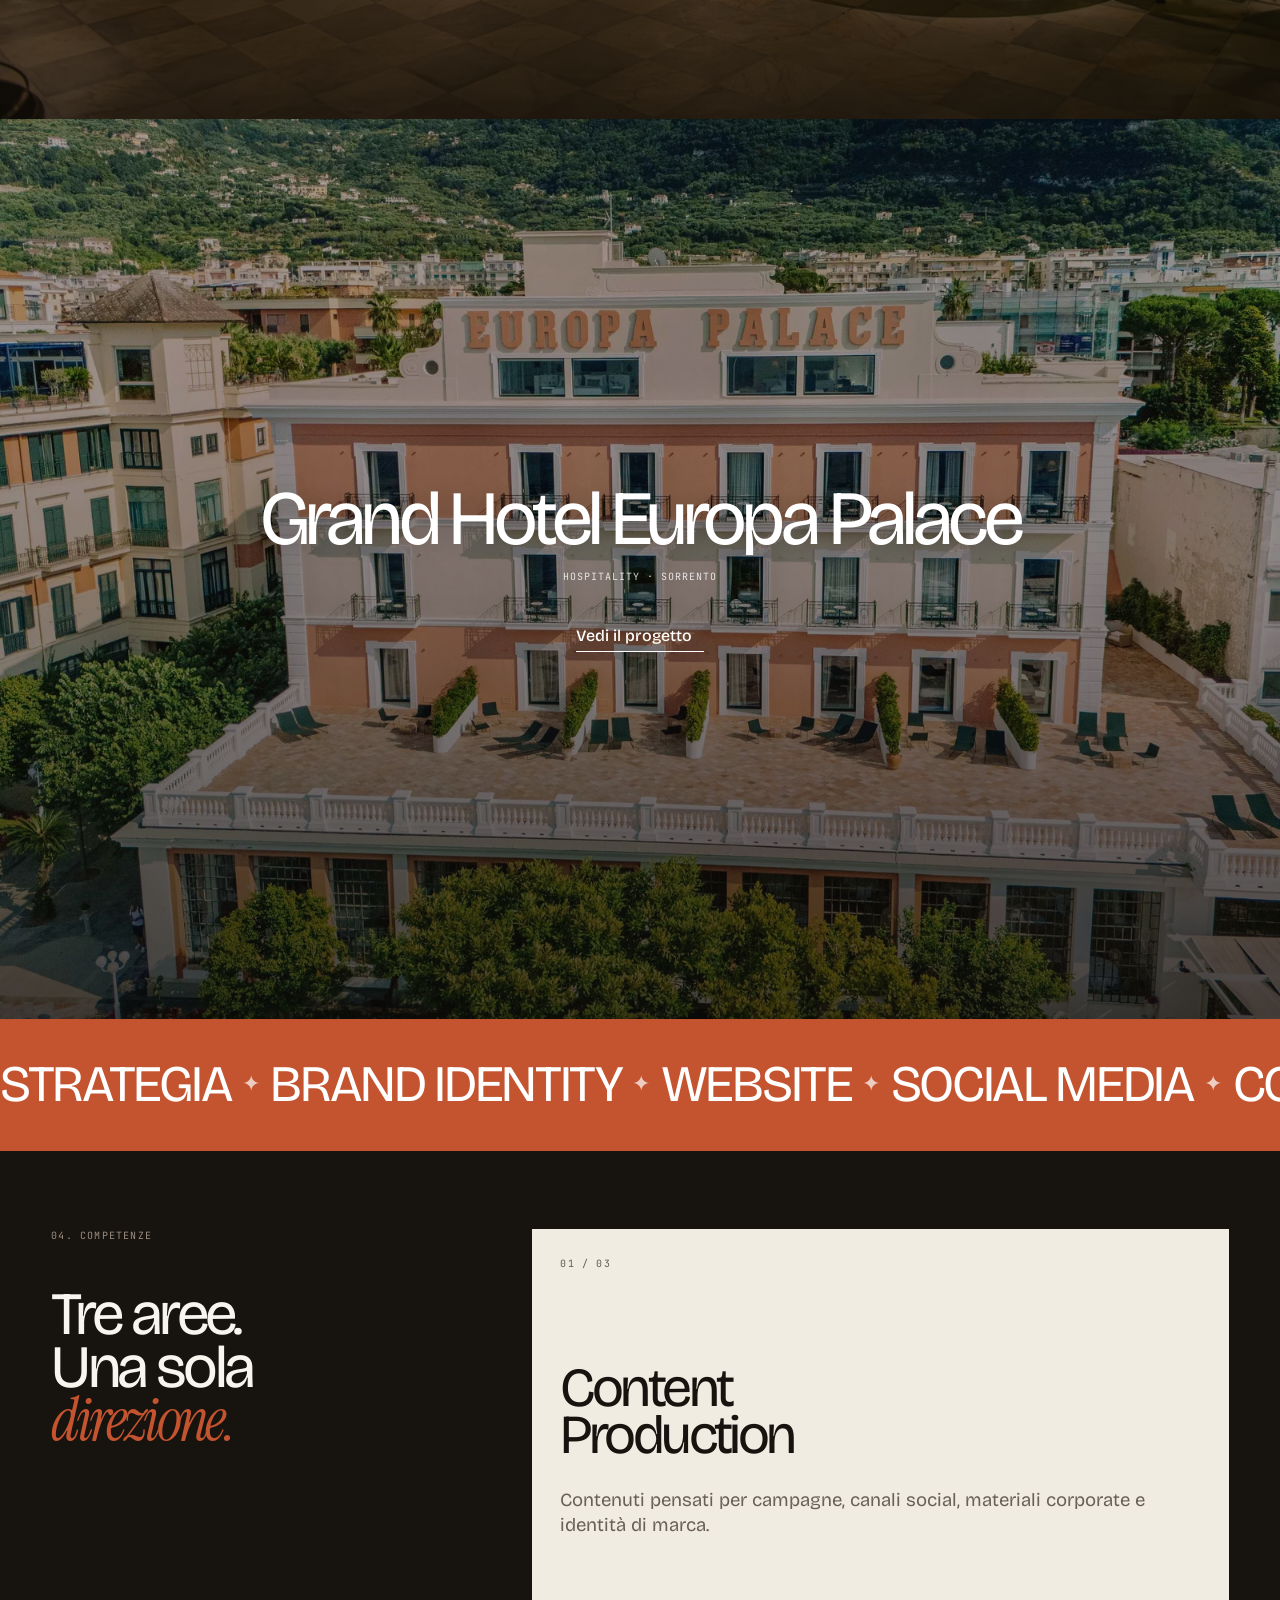
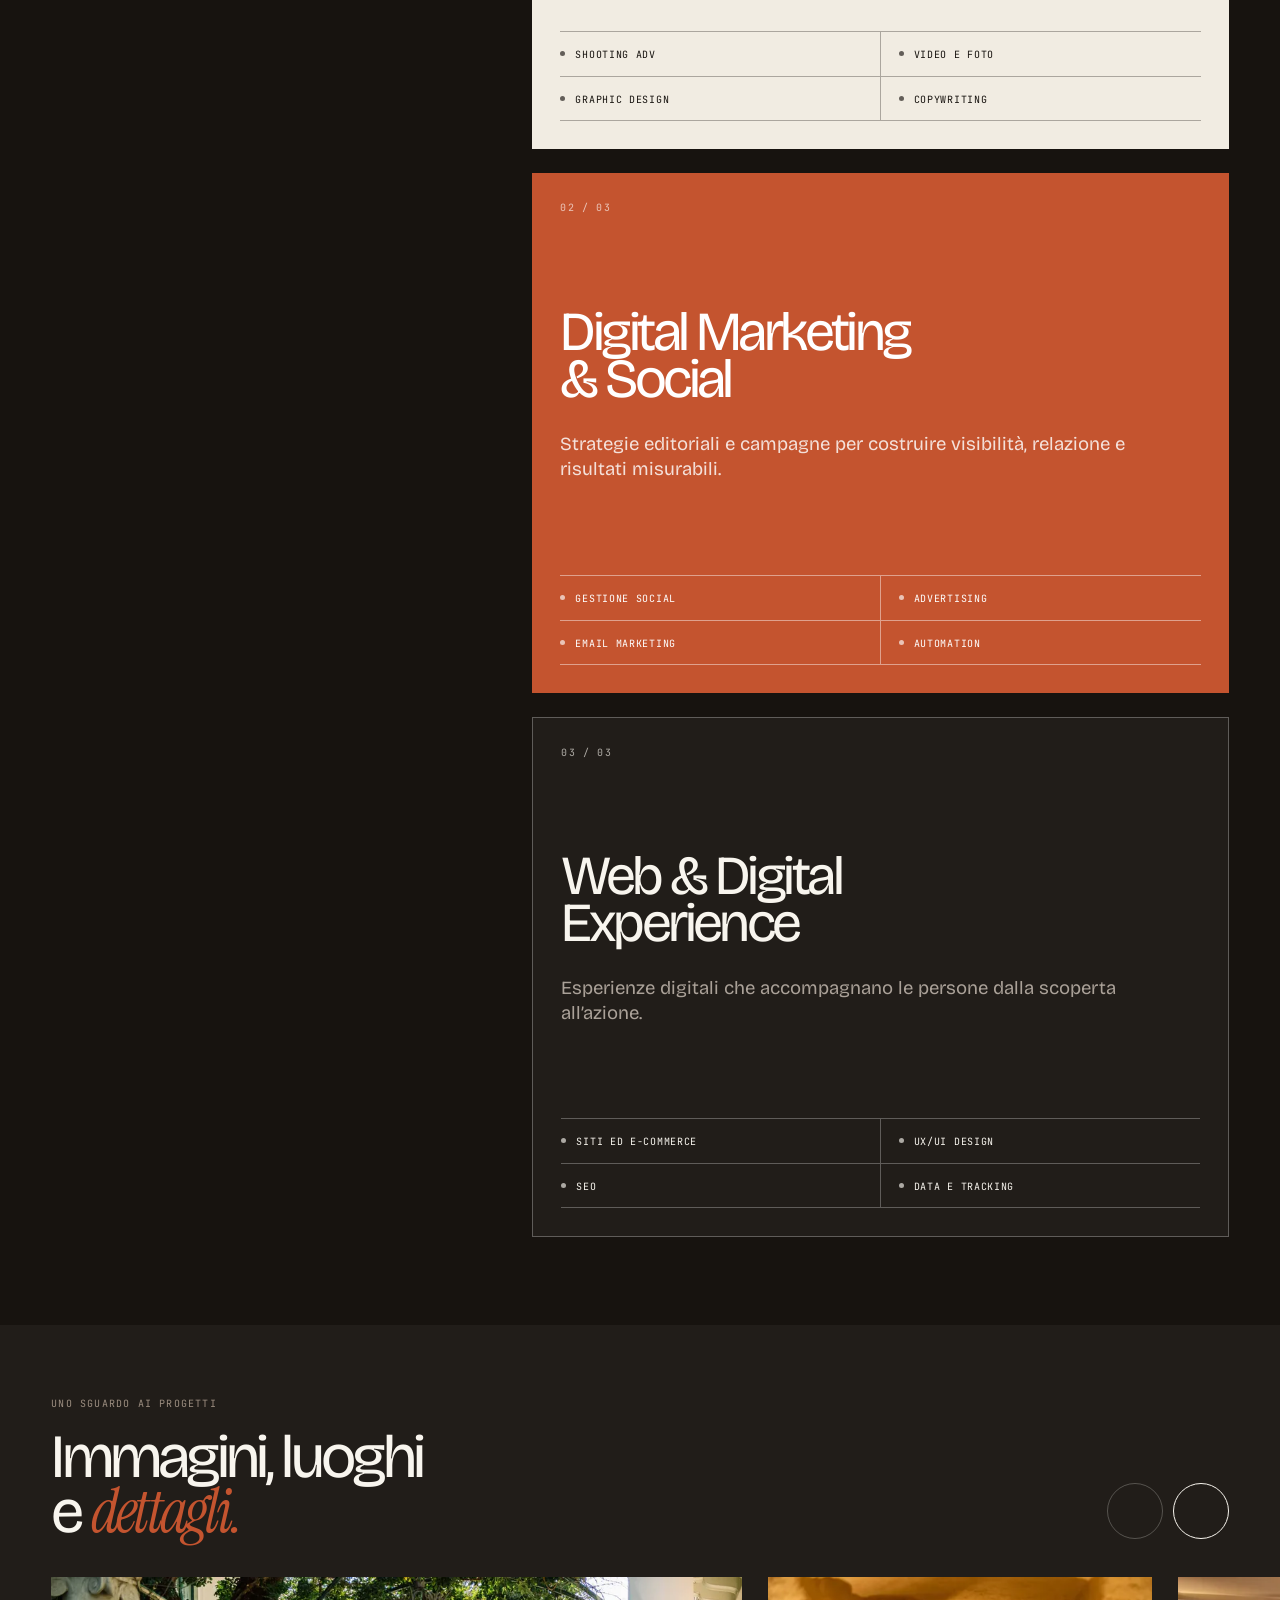
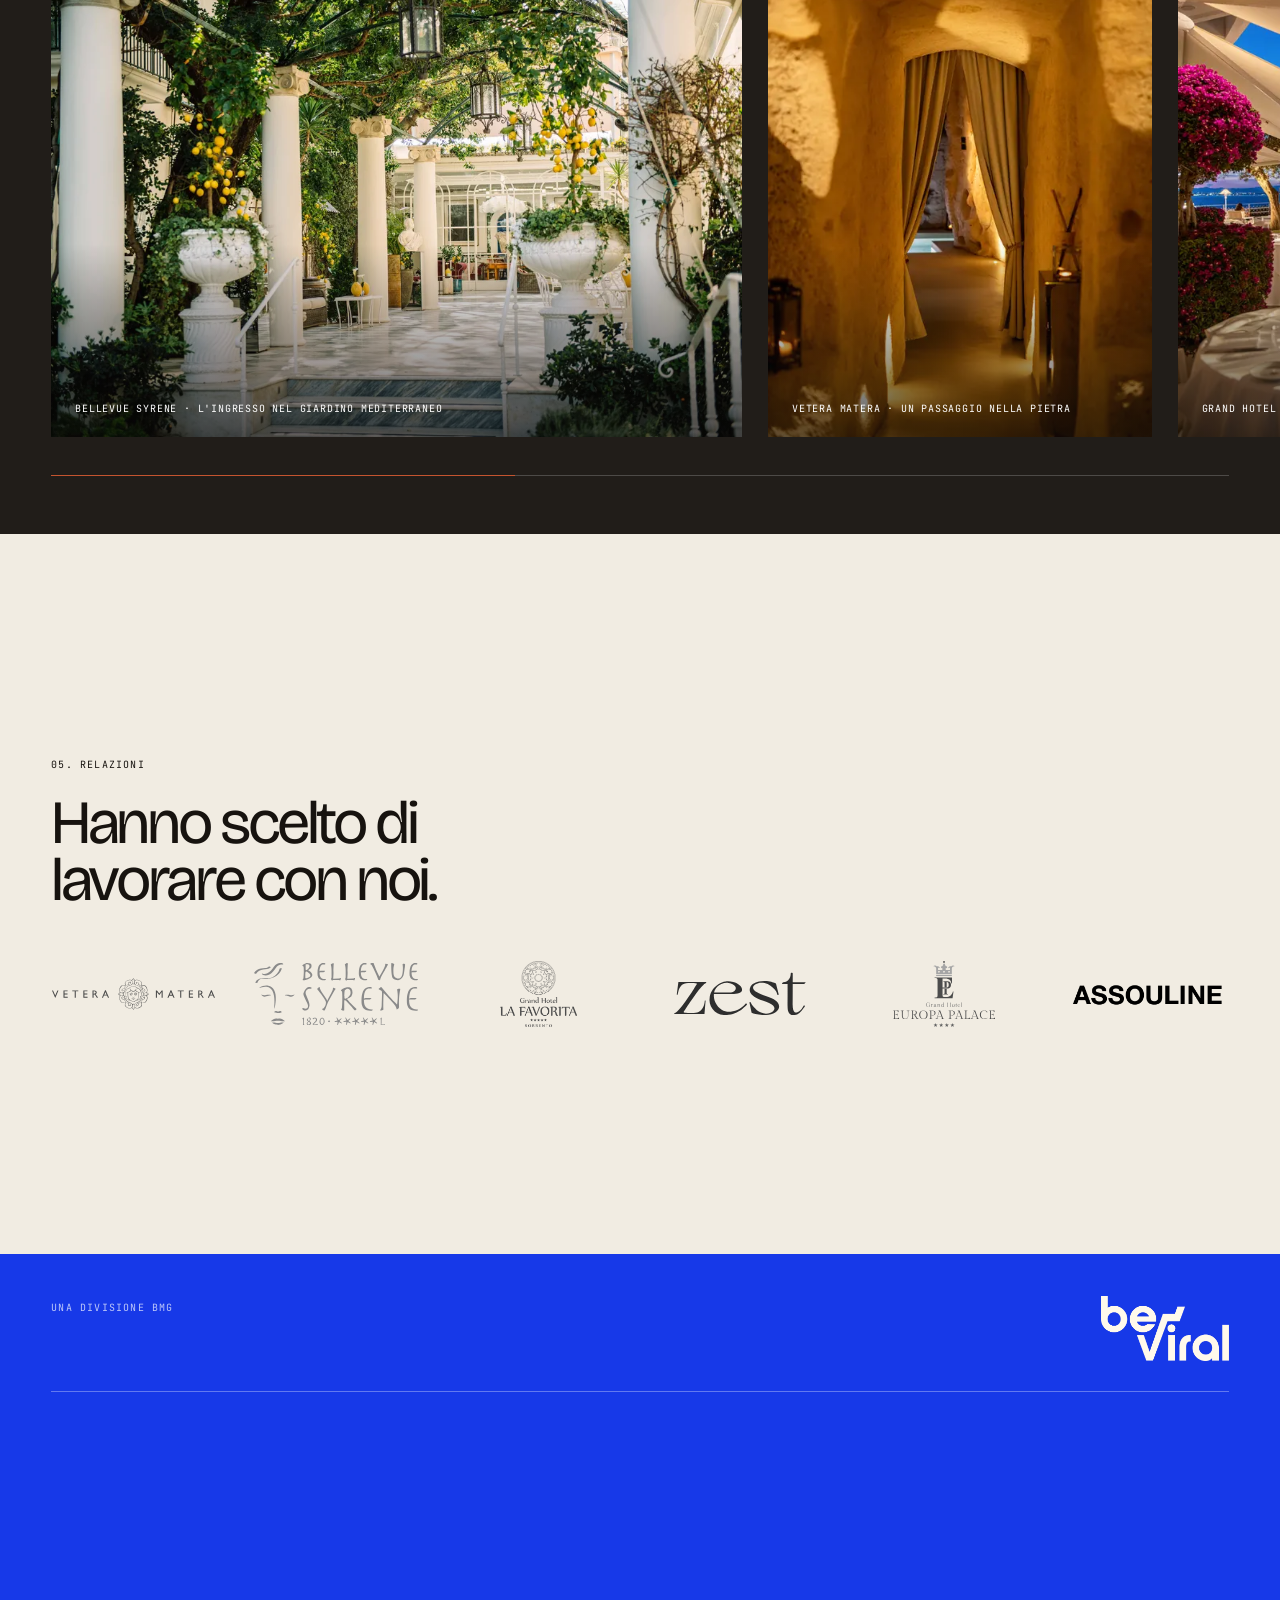
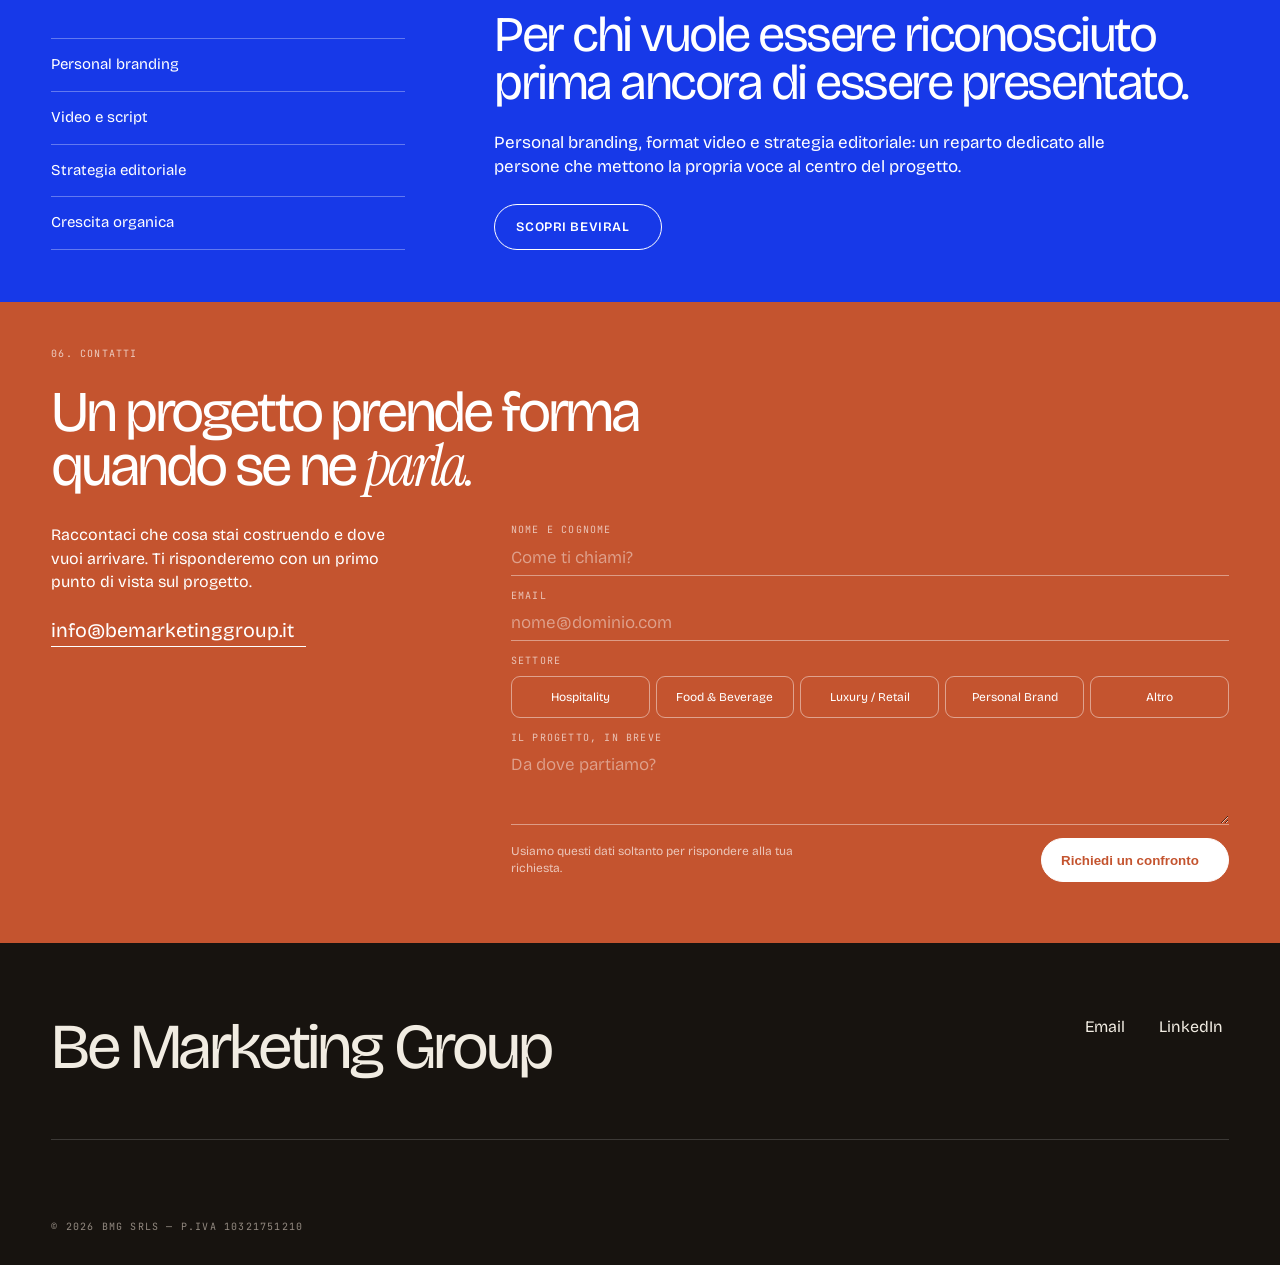
==== commit 34c0377c: "Replace Costiera Gin with Grand Hotel Europa Palace" ====
--- a/index.html
+++ b/index.html
@@ -131,10 +131,10 @@
         </article>
 
         <article class="project-card project-card--portrait reveal">
-          <a href="projects/costiera-gin.html" aria-label="Scopri il progetto Costiera Gin">
-            <picture><source media="(max-width: 640px)" srcset="assets/images/portfolio/costiera_gin-400.webp"><source media="(max-width: 1100px)" srcset="assets/images/portfolio/costiera_gin-800.webp"><img src="assets/images/portfolio/costiera_gin-1200.webp" alt="Bottiglia di Costiera Gin sul mare" width="1200" height="1800" loading="lazy" decoding="async"></picture>
-            <span class="project-overlay"></span>
-            <span class="project-meta"><span><strong>Costiera Gin</strong><small>Posizionamento · Identità · Campagna</small></span><span class="project-cta">Vedi il progetto <i class="ph ph-arrow-right" aria-hidden="true"></i></span></span>
+          <a href="projects/grand-hotel-europa-palace.html" aria-label="Scopri il progetto Grand Hotel Europa Palace">
+            <picture><img src="assets/images/clients/europa-palace/photo-06-1600.webp" srcset="assets/images/clients/europa-palace/photo-06-480.webp 480w, assets/images/clients/europa-palace/photo-06-960.webp 960w, assets/images/clients/europa-palace/photo-06-1600.webp 1600w" sizes="(max-width: 640px) 84vw, 100vw" alt="Grand Hotel Europa Palace — La facciata del Grand Hotel Europa Palace" width="1600" height="2133" loading="lazy" decoding="async"></picture>
+            <span class="project-overlay"></span>
+            <span class="project-meta"><span><strong>Grand Hotel Europa Palace</strong><small>Hospitality · Sorrento</small></span><span class="project-cta">Vedi il progetto <i class="ph ph-arrow-right" aria-hidden="true"></i></span></span>
           </a>
         </article>
       </div>
@@ -202,7 +202,7 @@
         <a href="projects/bellevue-syrene.html" aria-label="Scopri il progetto Bellevue Syrene"><img src="assets/images/client-logos/bellevue.svg" alt="Bellevue Syrene" loading="lazy"></a>
         <a href="projects/grand-hotel-la-favorita.html" aria-label="Scopri il progetto Grand Hotel La Favorita"><img src="assets/images/client-logos/favorita.png" alt="Grand Hotel La Favorita" loading="lazy"></a>
         <a href="projects/zest-restaurant.html" aria-label="Scopri il progetto Zest Sorrento"><img class="logo-zest" src="assets/images/client-logos/zest.svg" alt="Zest" loading="lazy"></a>
-        <div><img src="assets/images/client-logos/europa-palace.svg" alt="Grand Hotel Europa Palace" loading="lazy"></div>
+        <a href="projects/grand-hotel-europa-palace.html" aria-label="Scopri il progetto Grand Hotel Europa Palace"><img src="assets/images/client-logos/europa-palace.svg" alt="Grand Hotel Europa Palace" loading="lazy"></a>
         <div><img class="logo-assouline" src="assets/images/client-logos/assouline.png" alt="Assouline" loading="lazy"></div>
       </div>
     </section>
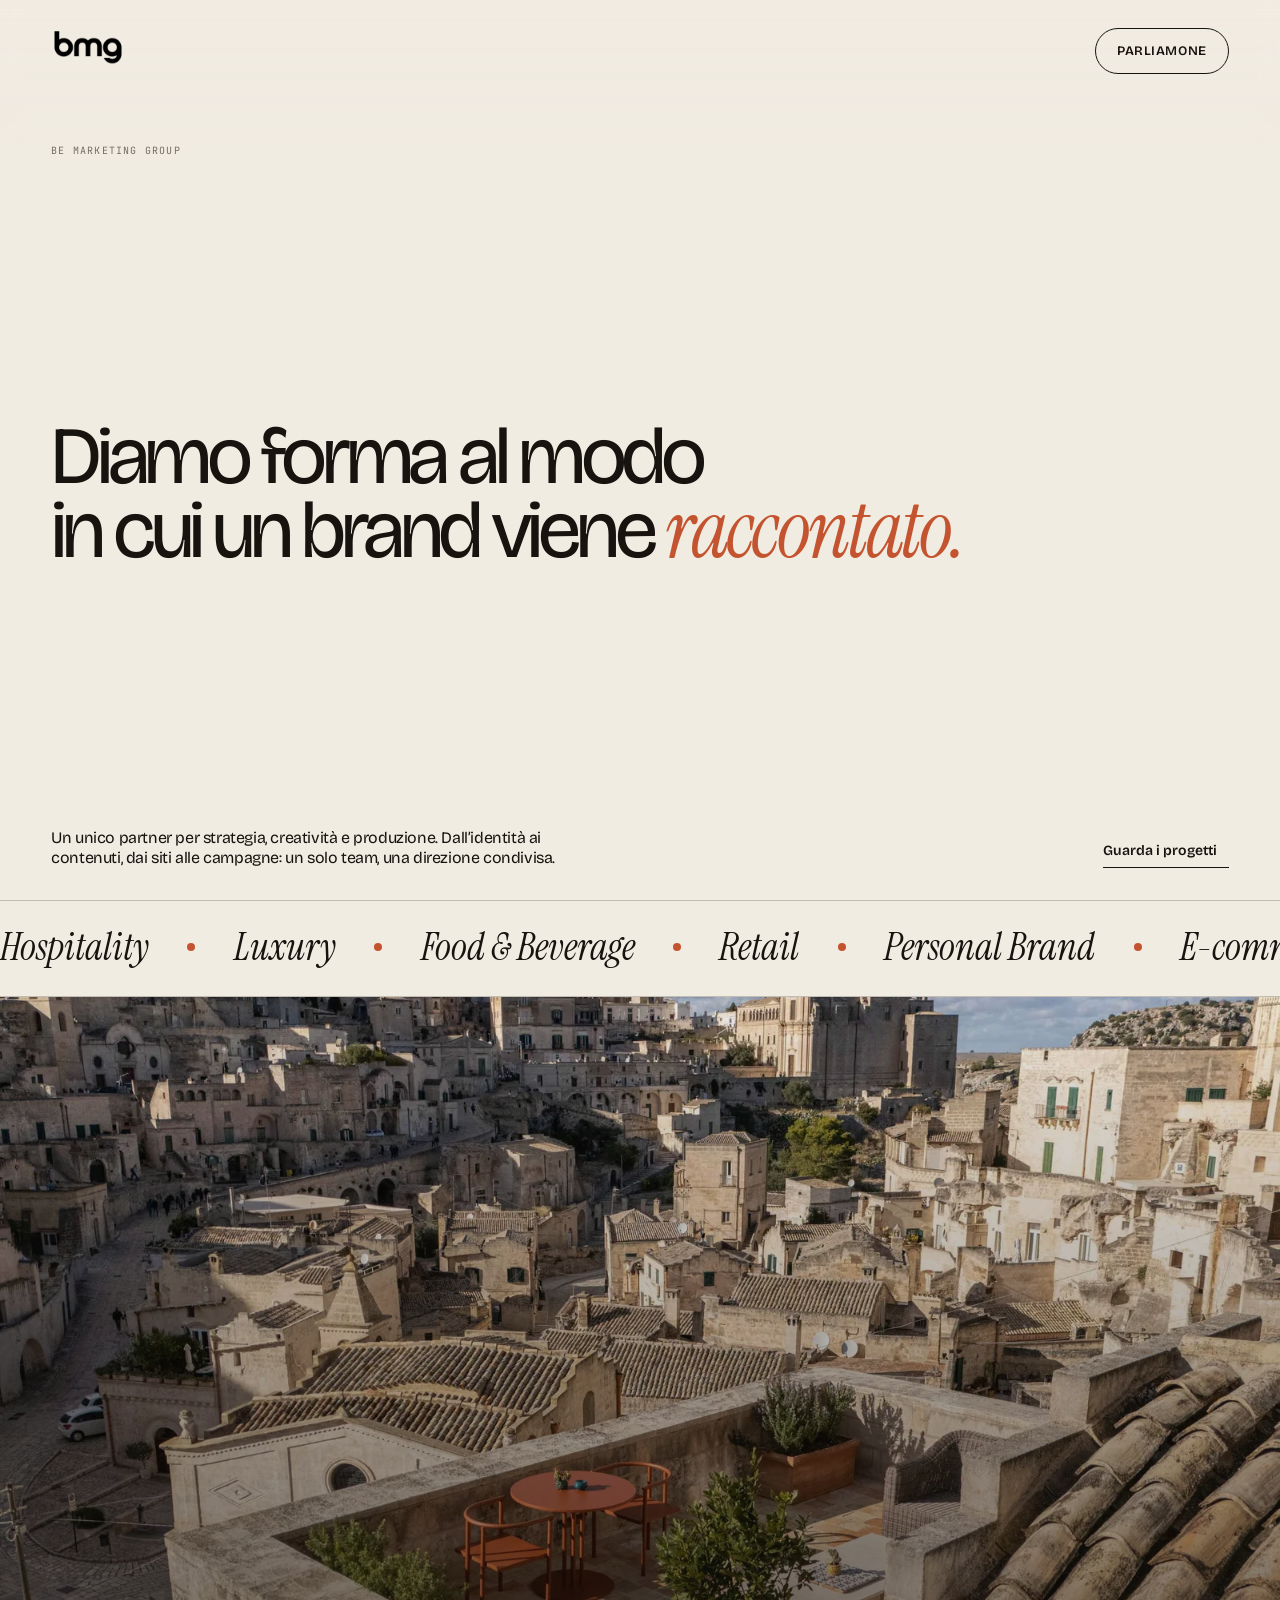
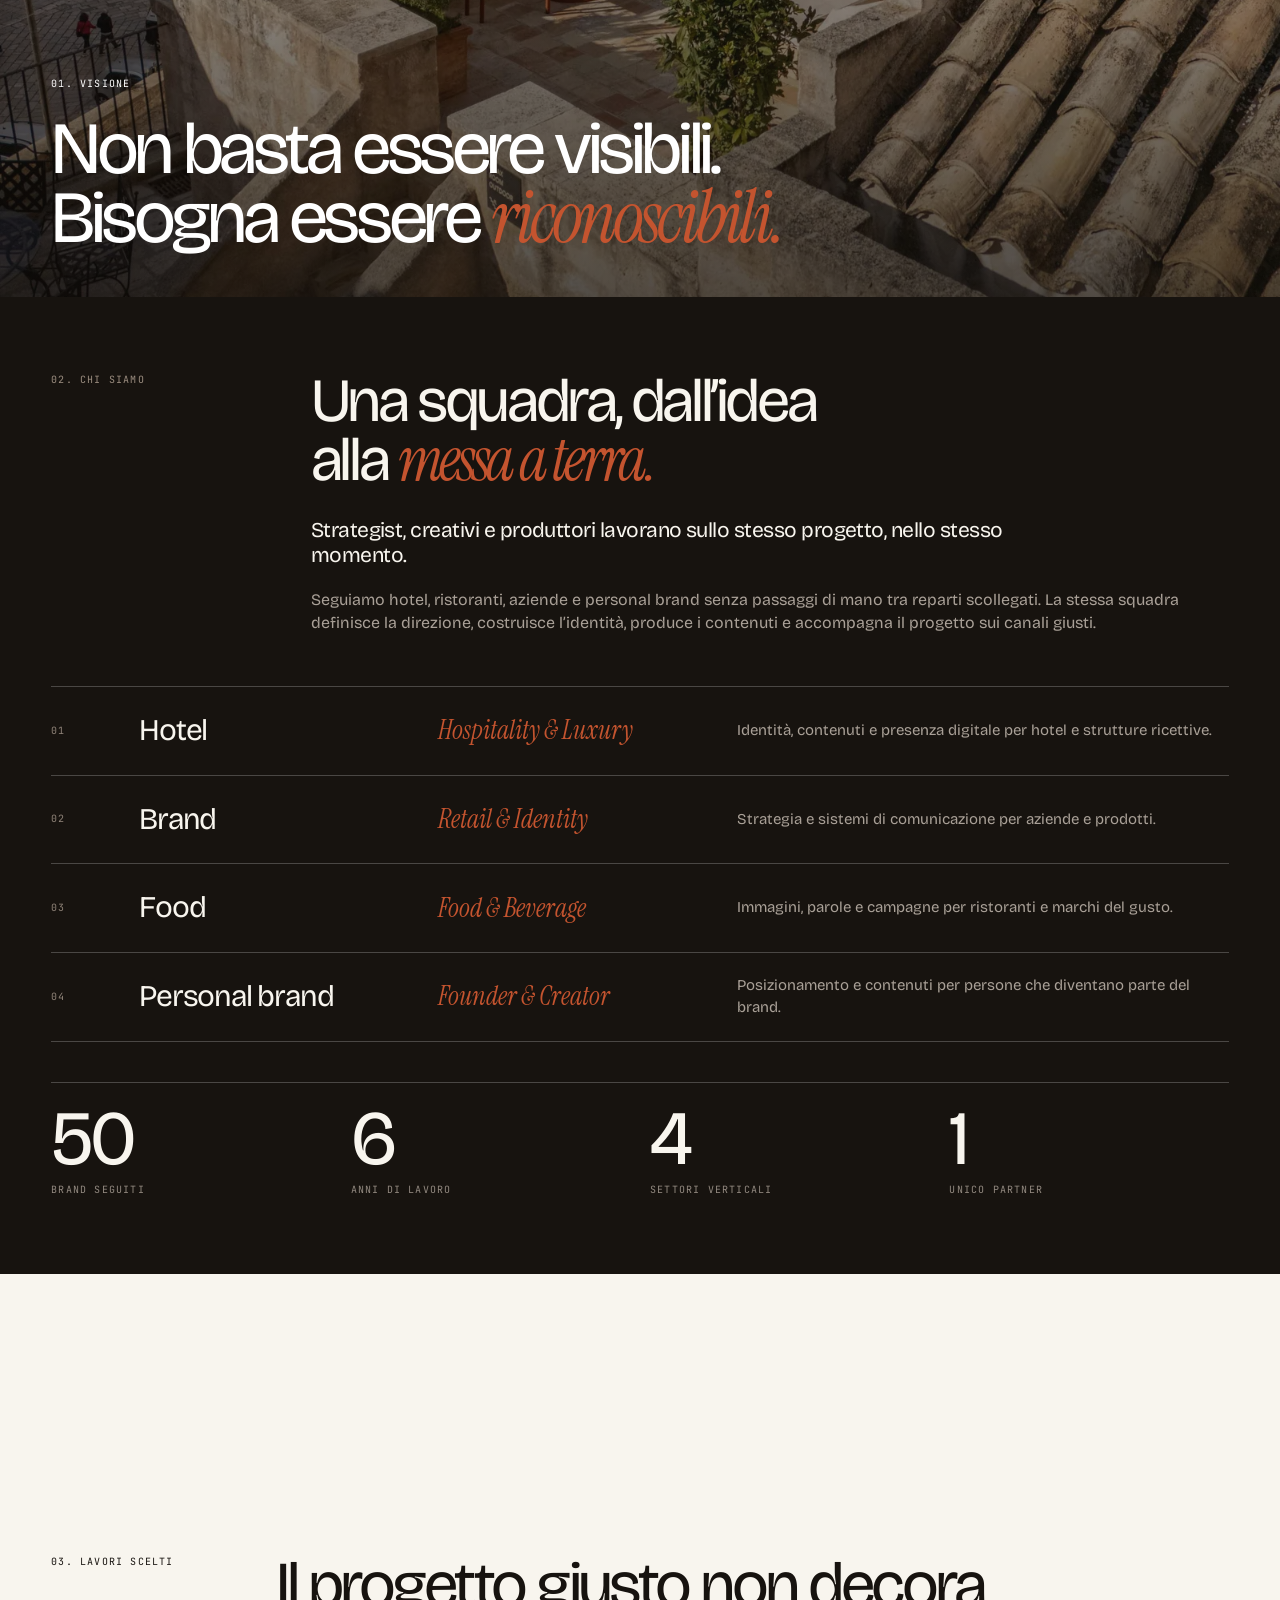
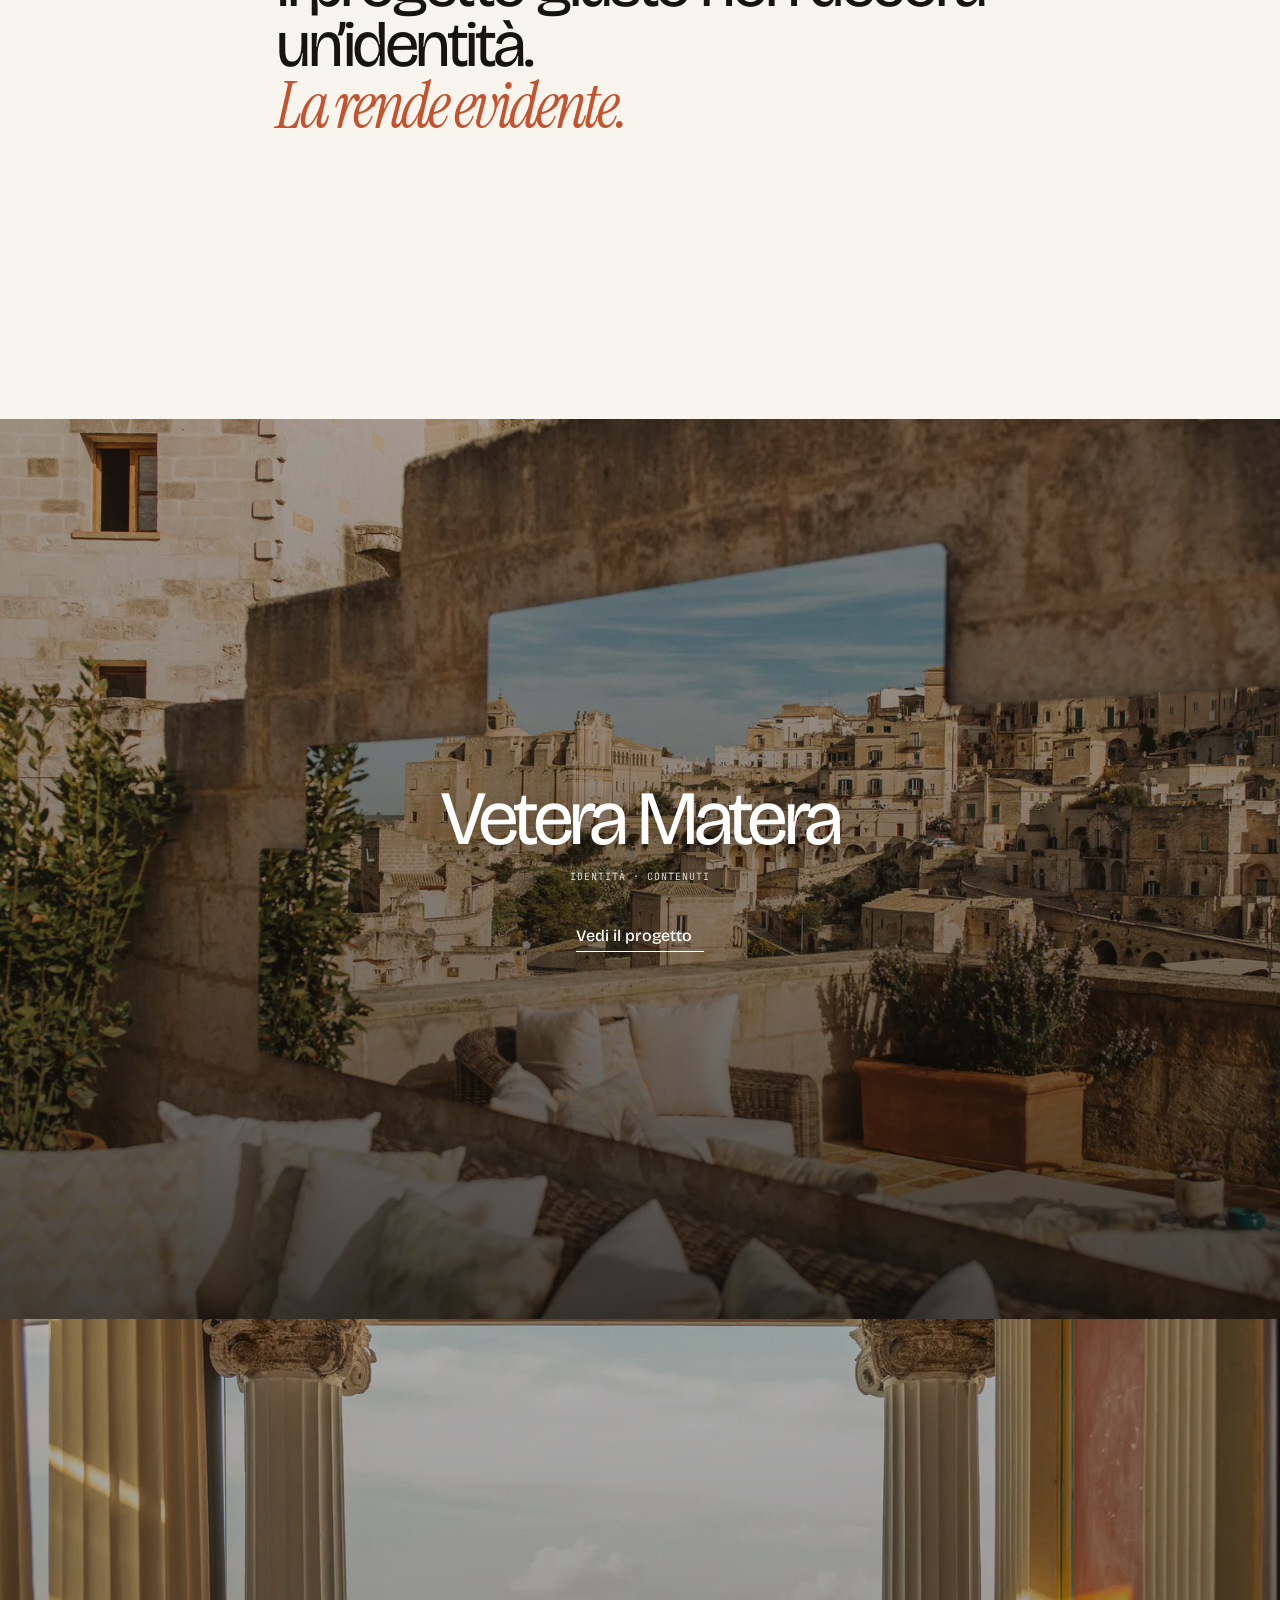
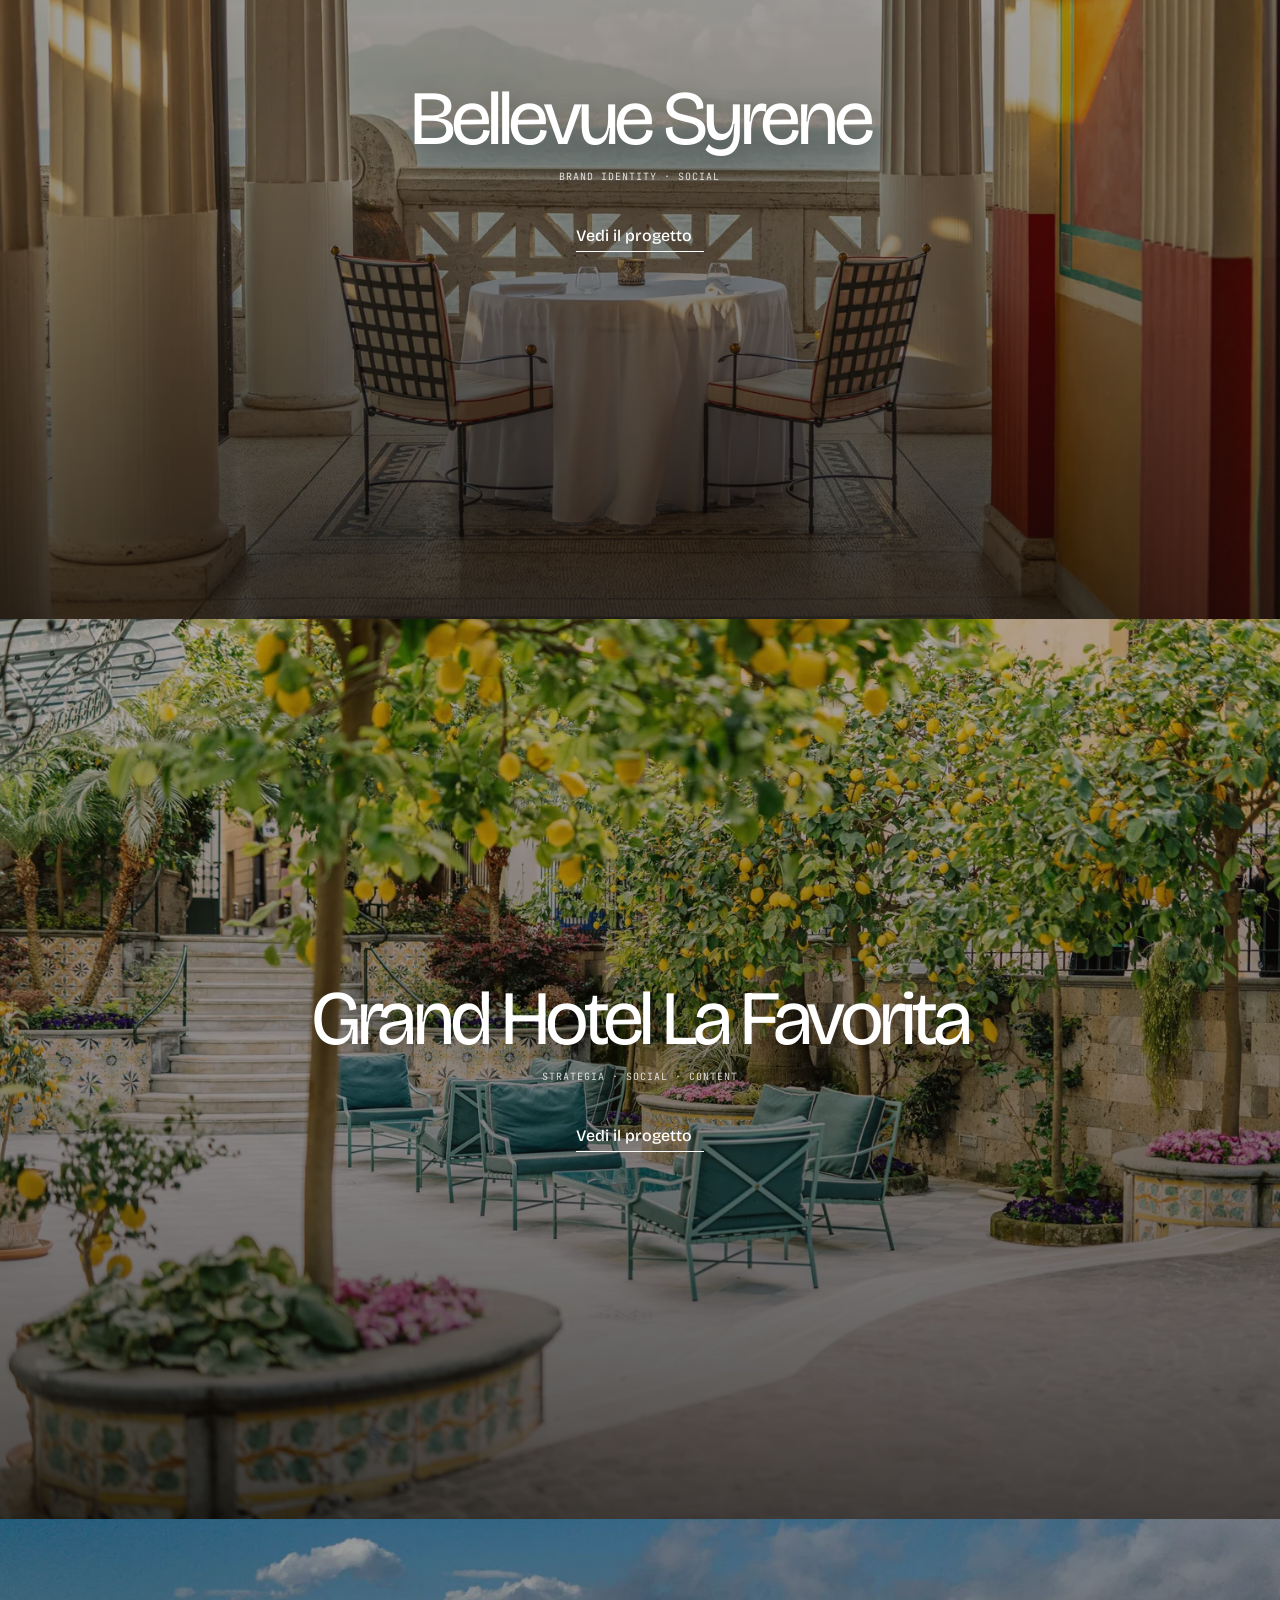
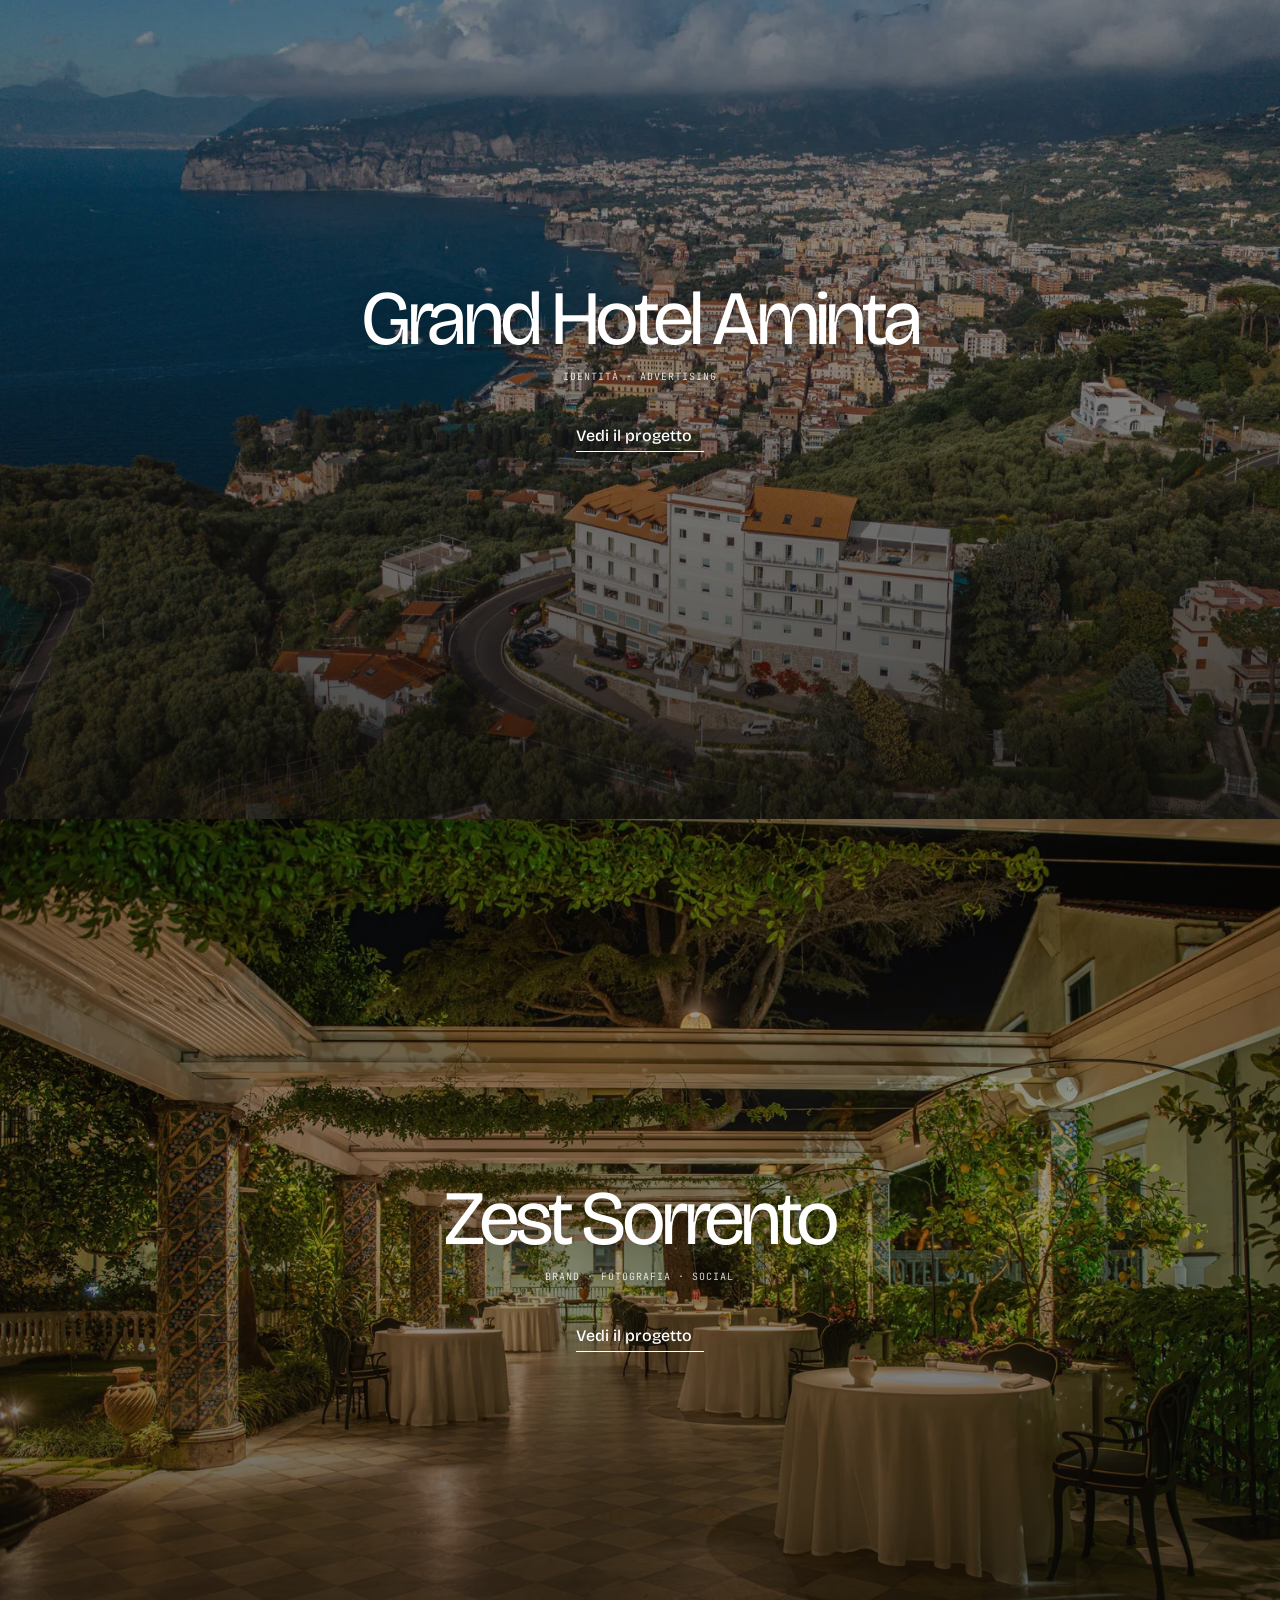
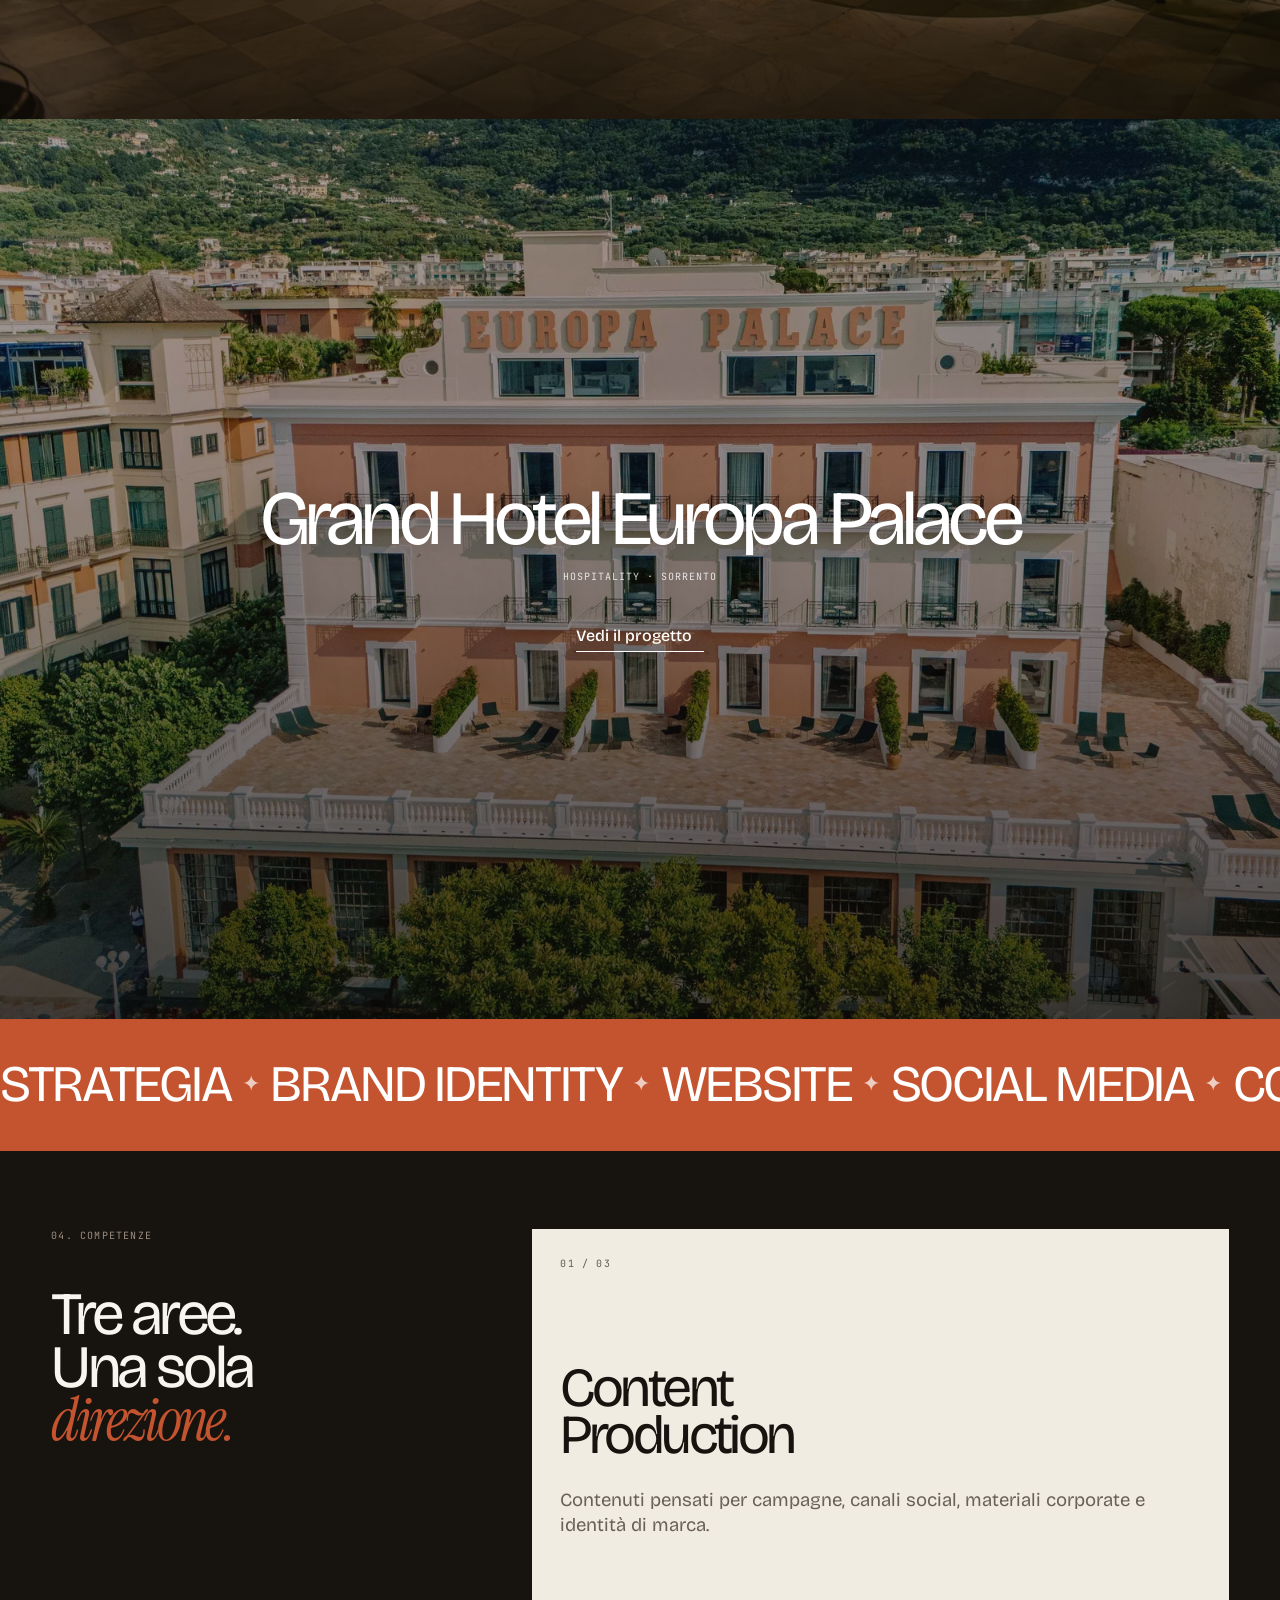
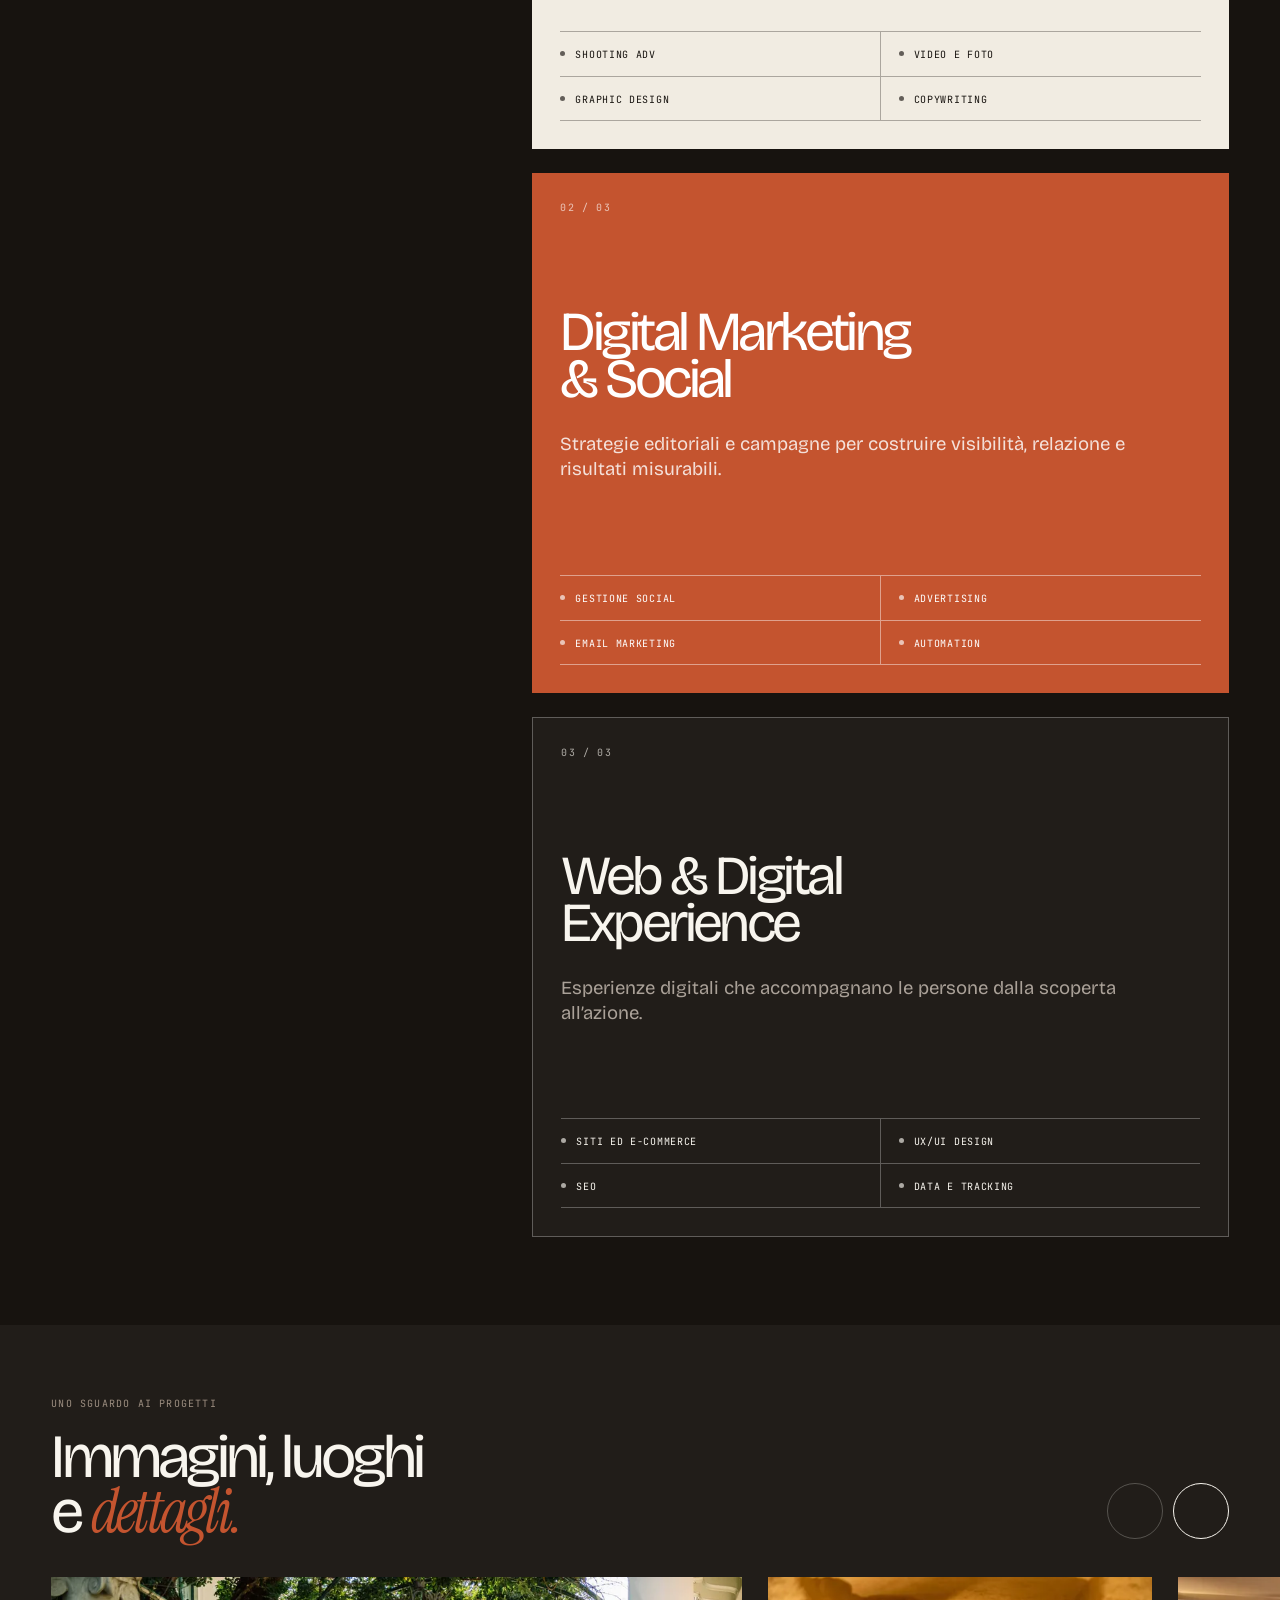
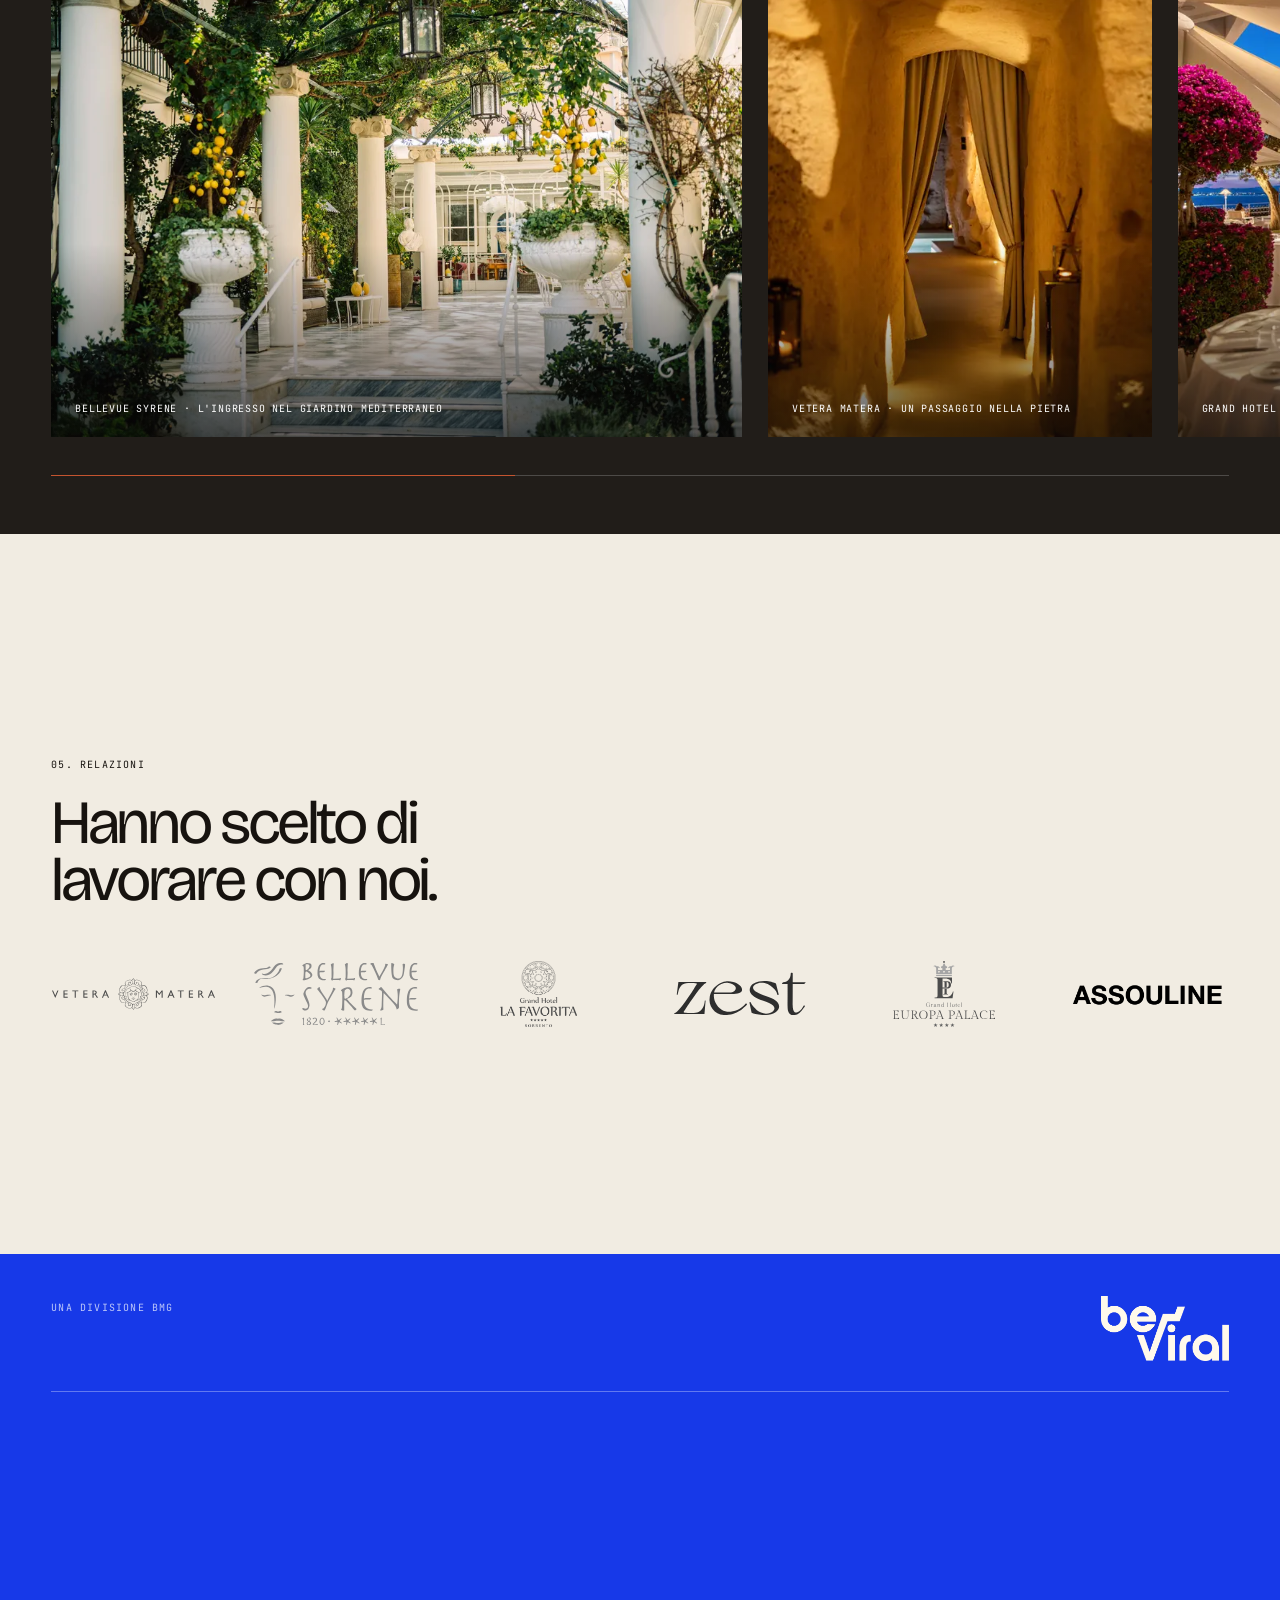
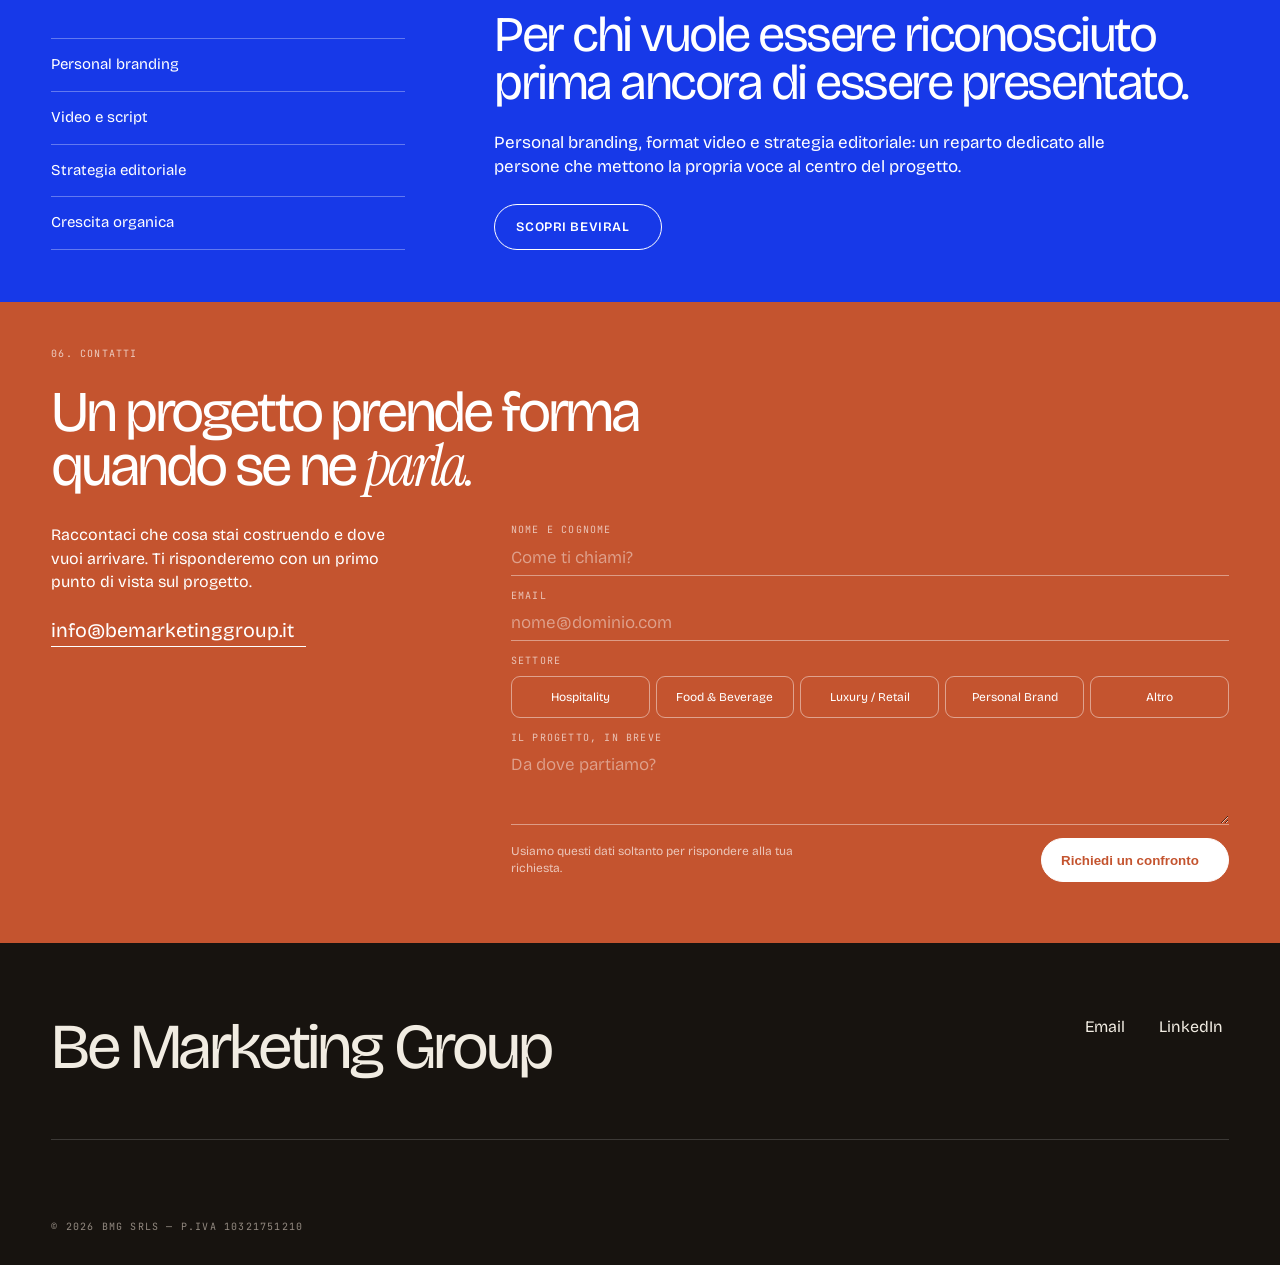
==== commit 83449c81: "Remove website work from all client project descriptions" ====
--- a/index.html
+++ b/index.html
@@ -94,7 +94,7 @@
           <a href="projects/vetera-matera.html" aria-label="Scopri il progetto Vetera Matera">
             <picture><img src="assets/images/clients/vetera-matera/photo-11-1600.webp" srcset="assets/images/clients/vetera-matera/photo-11-480.webp 480w, assets/images/clients/vetera-matera/photo-11-960.webp 960w, assets/images/clients/vetera-matera/photo-11-1600.webp 1600w" sizes="(max-width: 640px) 84vw, 100vw" alt="Vetera Matera — La terrazza e il riflesso dei Sassi" width="1600" height="2400" loading="lazy" decoding="async"></picture>
             <span class="project-overlay"></span>
-            <span class="project-meta"><span><strong>Vetera Matera</strong><small>Identità · Web · Contenuti</small></span><span class="project-cta">Vedi il progetto <i class="ph ph-arrow-right" aria-hidden="true"></i></span></span>
+            <span class="project-meta"><span><strong>Vetera Matera</strong><small>Identità · Contenuti</small></span><span class="project-cta">Vedi il progetto <i class="ph ph-arrow-right" aria-hidden="true"></i></span></span>
           </a>
         </article>
 
@@ -102,7 +102,7 @@
           <a href="projects/bellevue-syrene.html" aria-label="Scopri il progetto Bellevue Syrene">
             <picture><img src="assets/images/clients/bellevue-syrene/photo-05-1600.webp" srcset="assets/images/clients/bellevue-syrene/photo-05-480.webp 480w, assets/images/clients/bellevue-syrene/photo-05-960.webp 960w, assets/images/clients/bellevue-syrene/photo-05-1600.webp 1600w" sizes="(max-width: 640px) 84vw, 100vw" alt="Bellevue Syrene — Un tavolo tra le colonne, di fronte al Vesuvio" width="1600" height="1067" loading="lazy" decoding="async"></picture>
             <span class="project-overlay"></span>
-            <span class="project-meta"><span><strong>Bellevue Syrene</strong><small>Brand identity · Web · Social</small></span><span class="project-cta">Vedi il progetto <i class="ph ph-arrow-right" aria-hidden="true"></i></span></span>
+            <span class="project-meta"><span><strong>Bellevue Syrene</strong><small>Brand identity · Social</small></span><span class="project-cta">Vedi il progetto <i class="ph ph-arrow-right" aria-hidden="true"></i></span></span>
           </a>
         </article>
 
@@ -118,7 +118,7 @@
           <a href="projects/grand-hotel-aminta.html" aria-label="Scopri il progetto Grand Hotel Aminta">
             <picture><img src="assets/images/clients/grand-hotel-aminta/photo-09-1600.webp" srcset="assets/images/clients/grand-hotel-aminta/photo-09-480.webp 480w, assets/images/clients/grand-hotel-aminta/photo-09-960.webp 960w, assets/images/clients/grand-hotel-aminta/photo-09-1600.webp 1600w" sizes="(max-width: 640px) 84vw, 100vw" alt="Grand Hotel Aminta — Il Grand Hotel Aminta sopra Sorrento" width="1600" height="2133" loading="lazy" decoding="async"></picture>
             <span class="project-overlay"></span>
-            <span class="project-meta"><span><strong>Grand Hotel Aminta</strong><small>Identità · Web · Advertising</small></span><span class="project-cta">Vedi il progetto <i class="ph ph-arrow-right" aria-hidden="true"></i></span></span>
+            <span class="project-meta"><span><strong>Grand Hotel Aminta</strong><small>Identità · Advertising</small></span><span class="project-cta">Vedi il progetto <i class="ph ph-arrow-right" aria-hidden="true"></i></span></span>
           </a>
         </article>
 
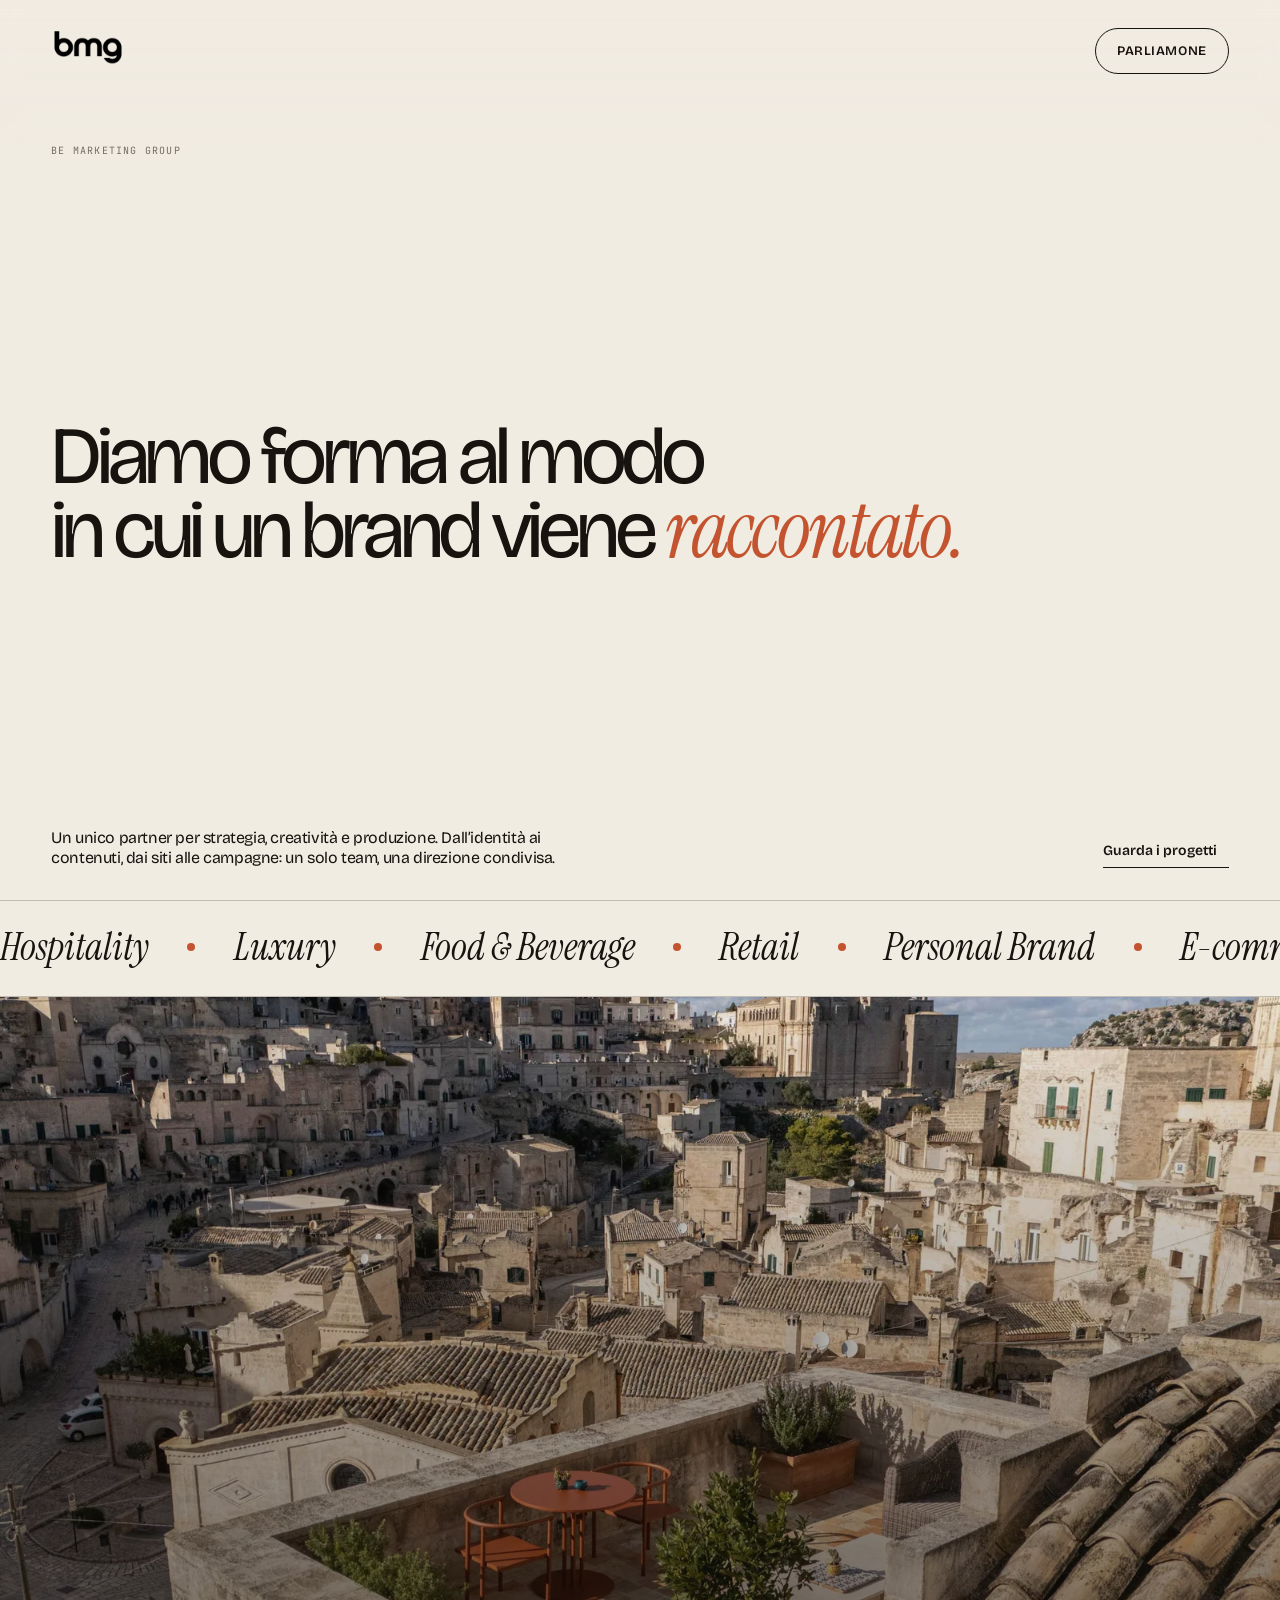
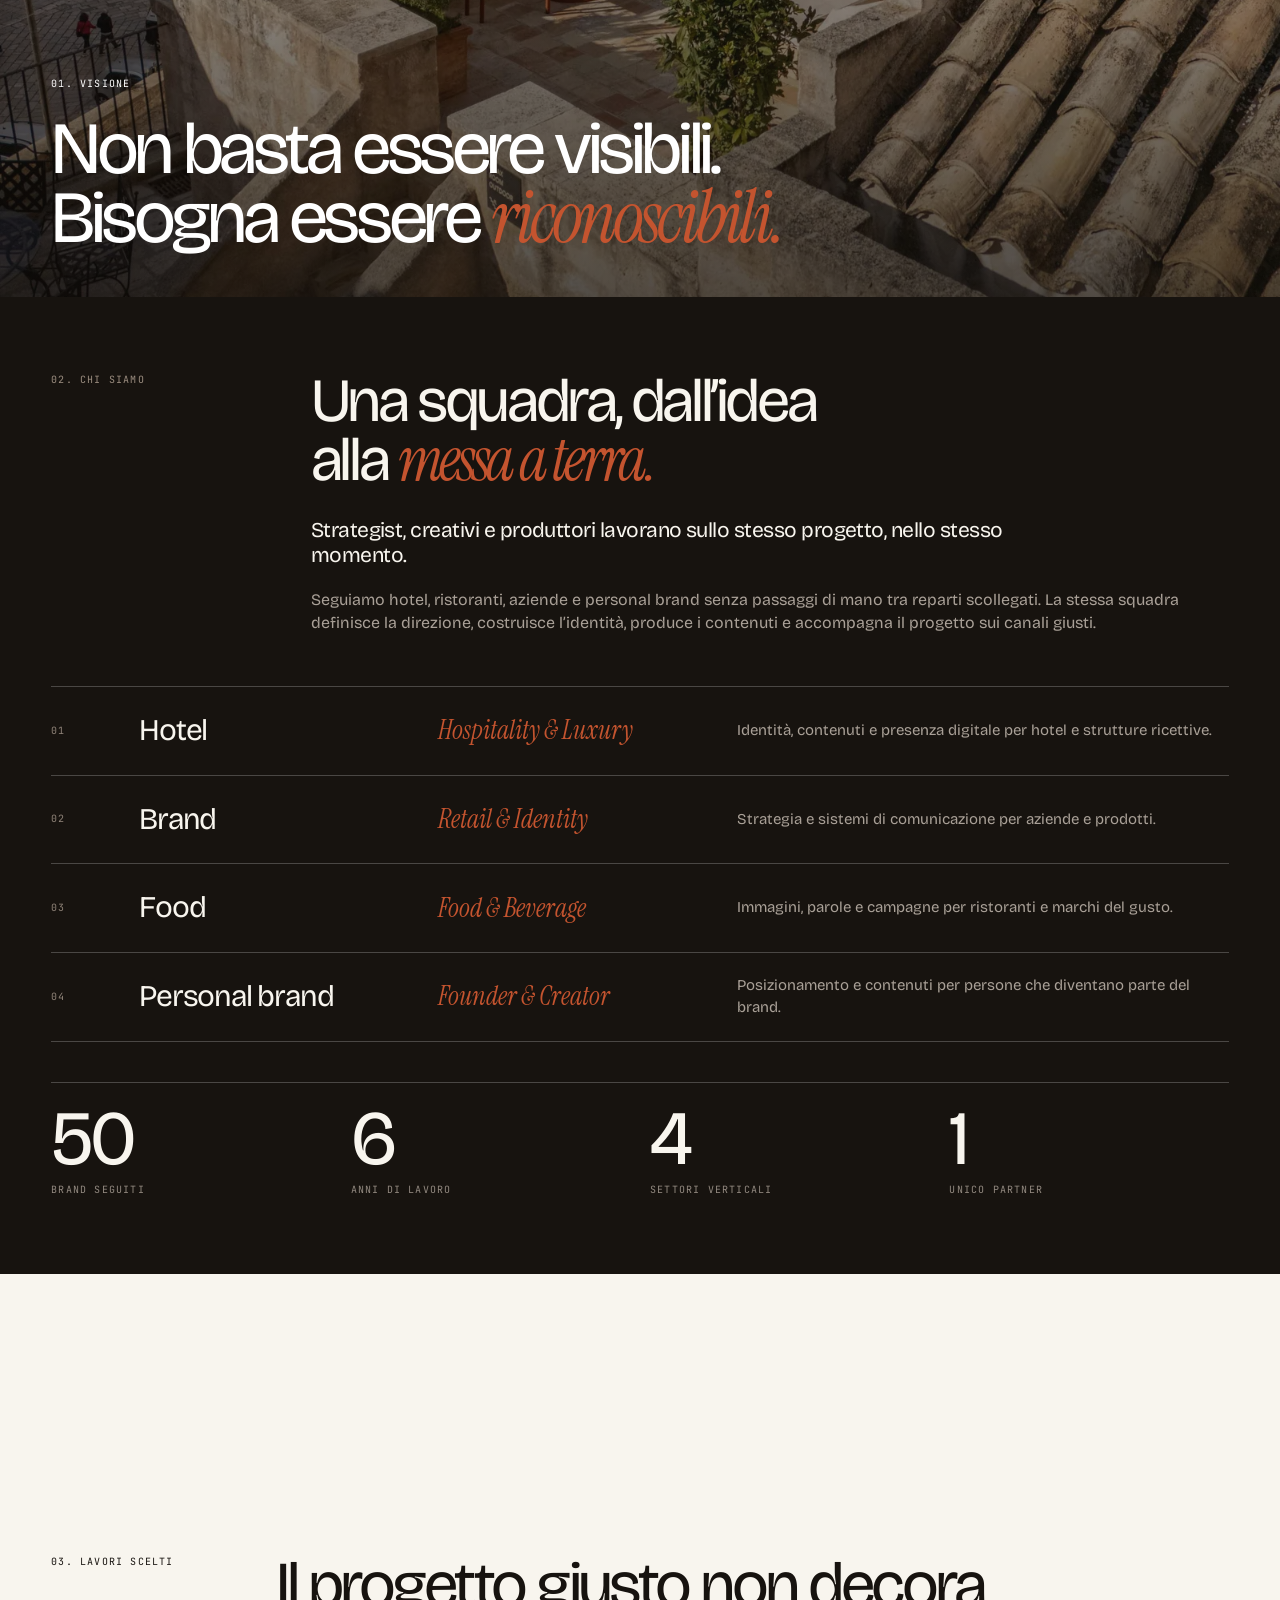
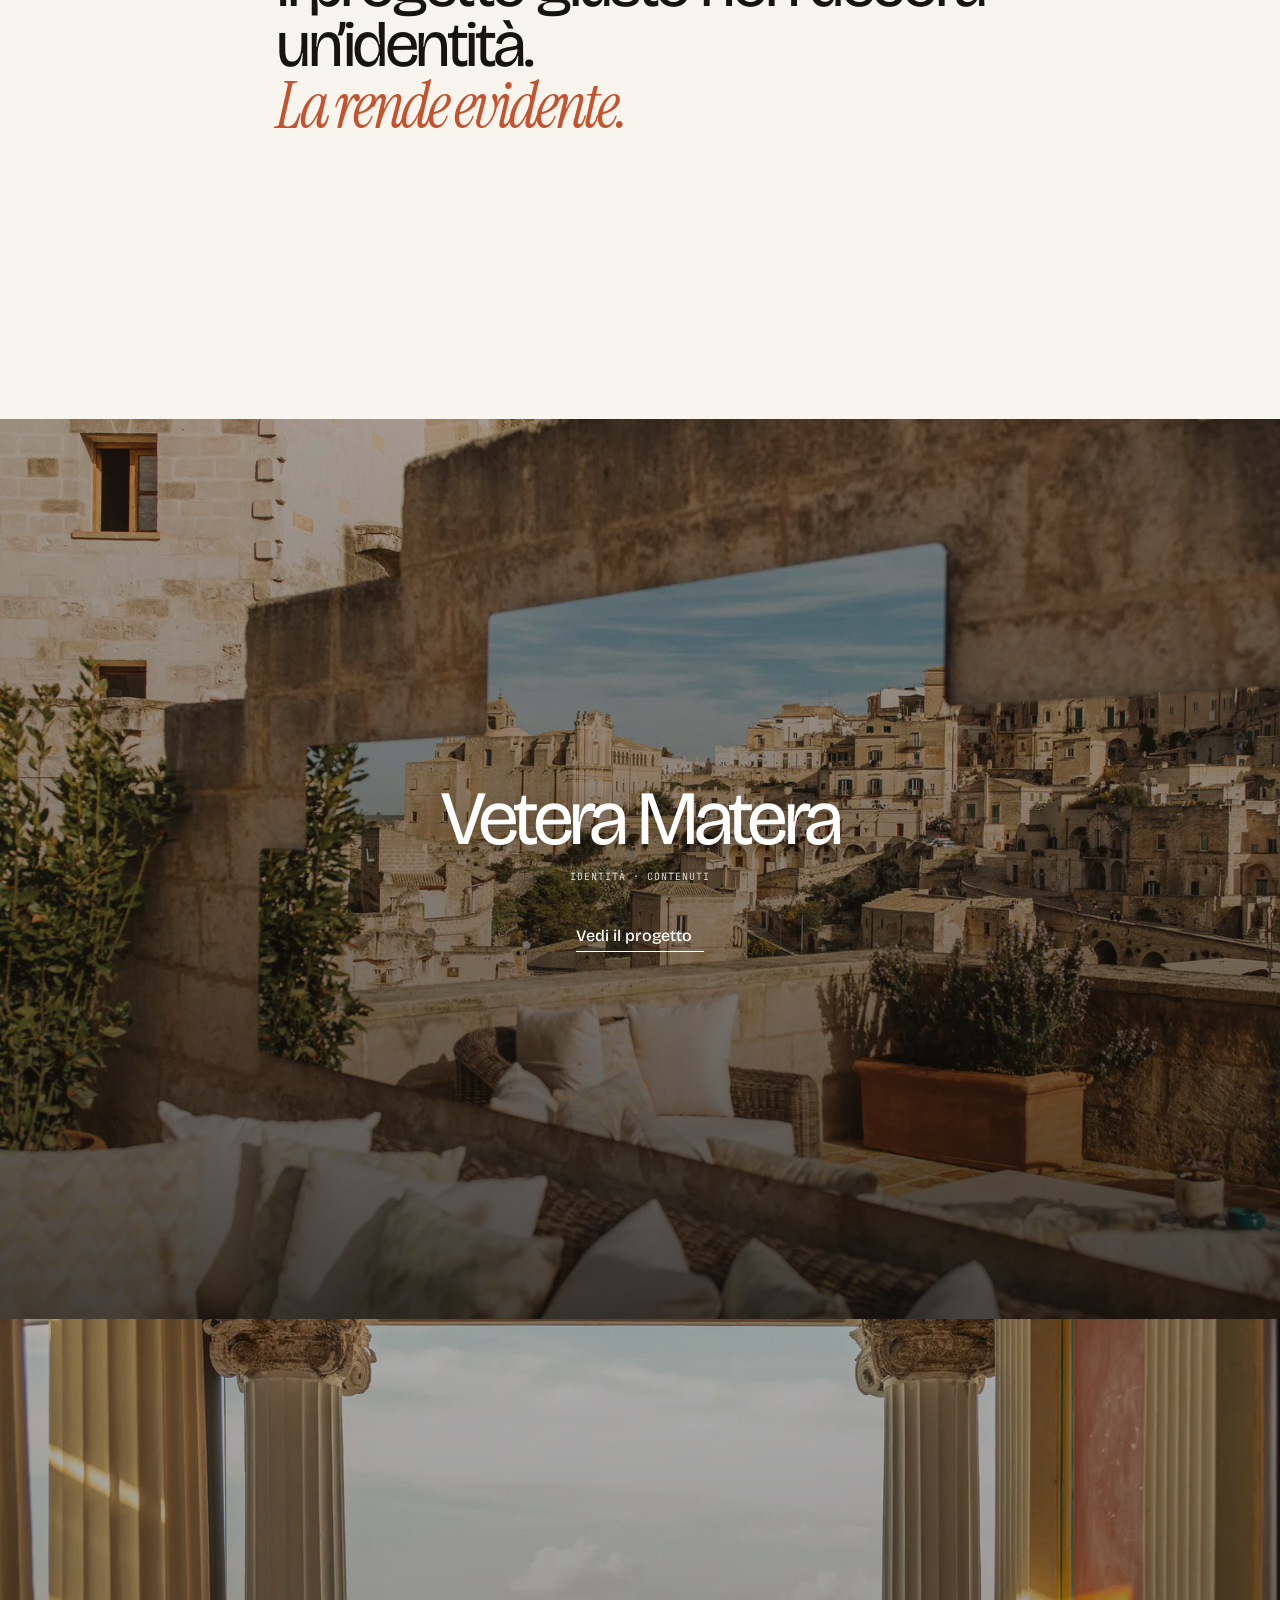
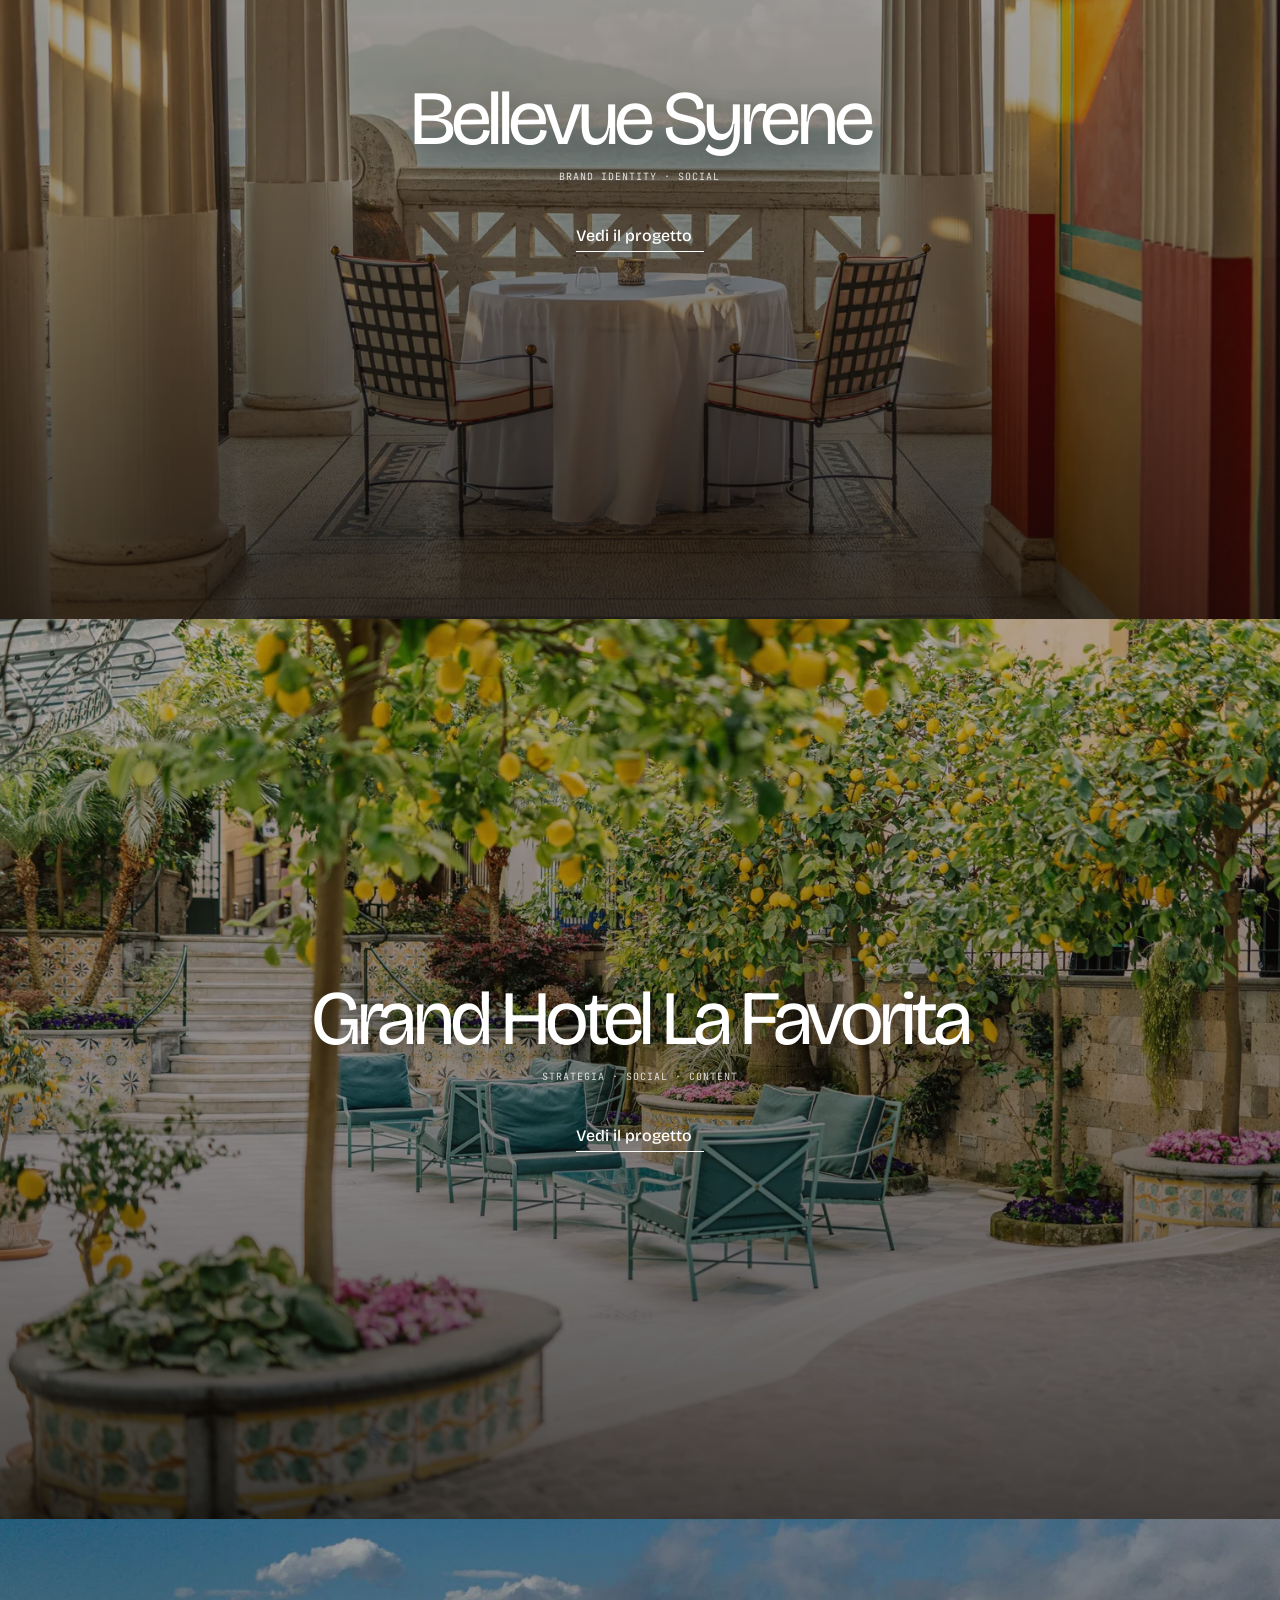
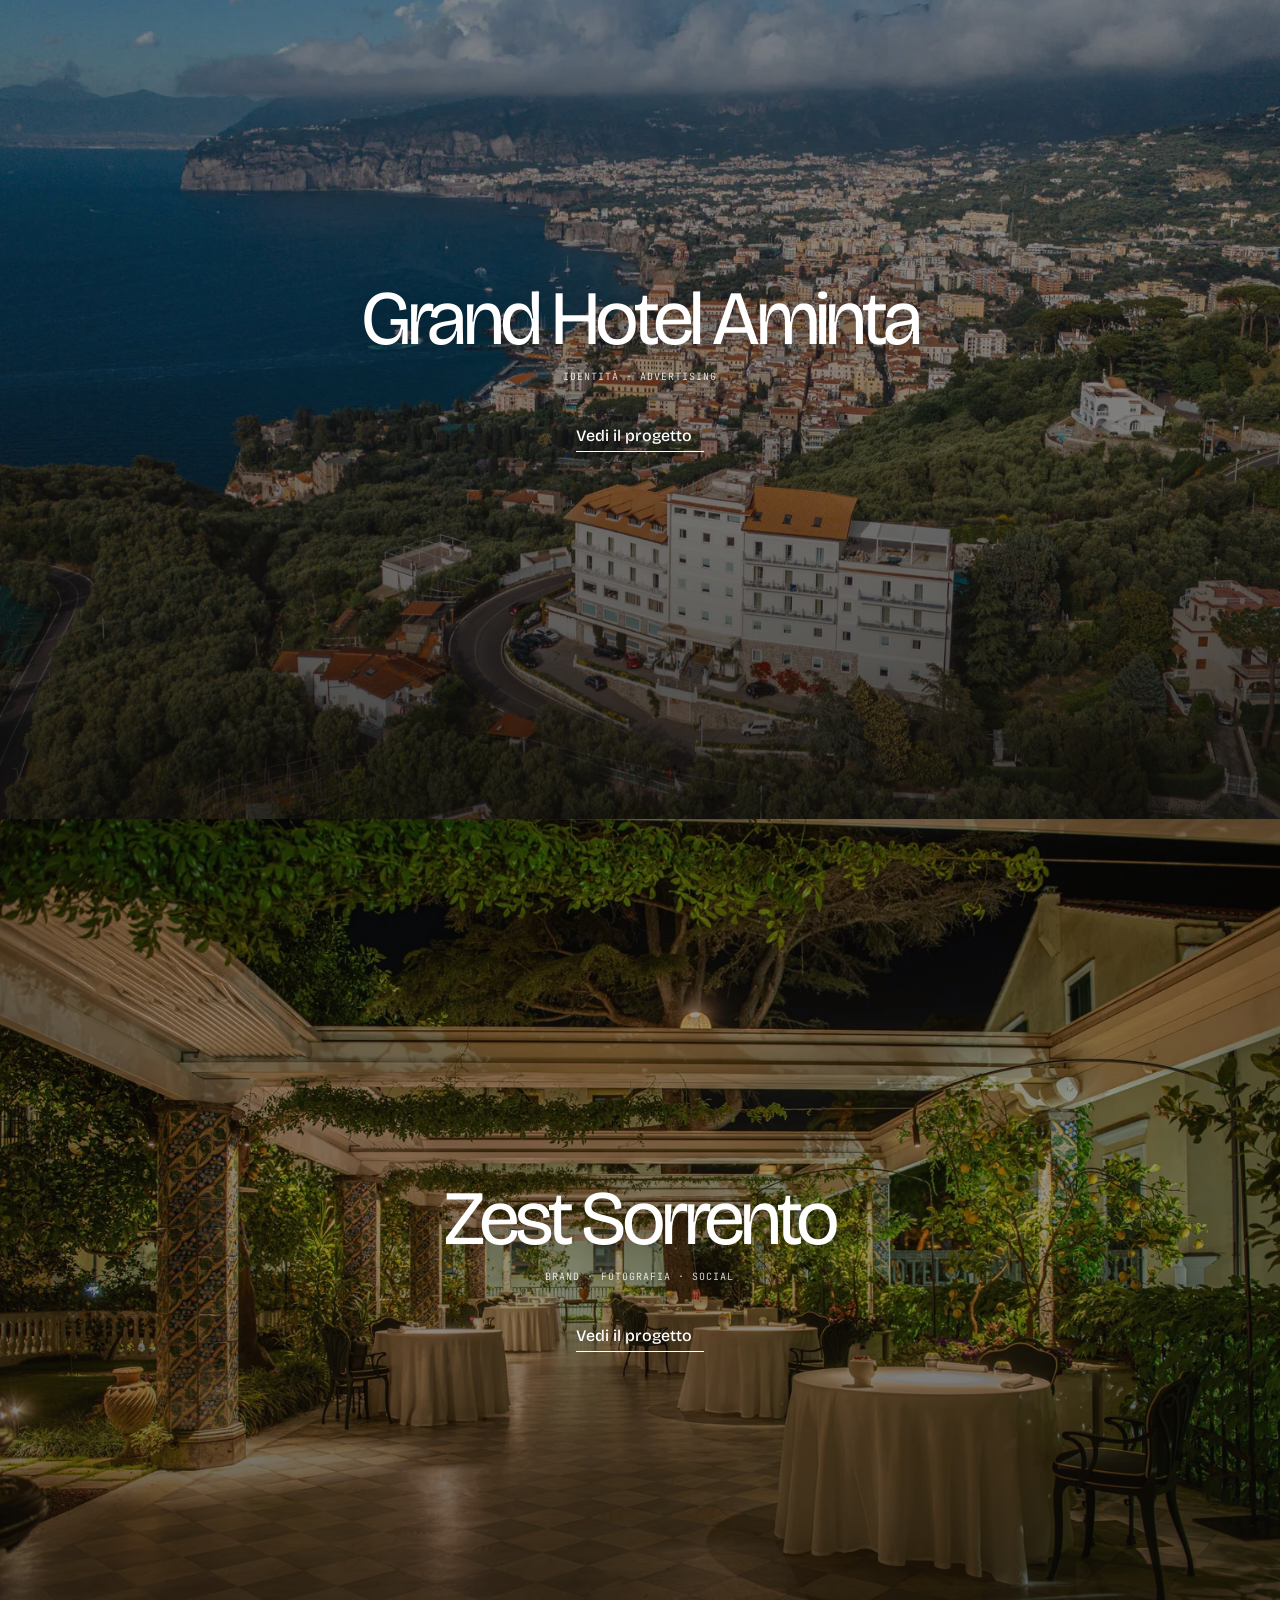
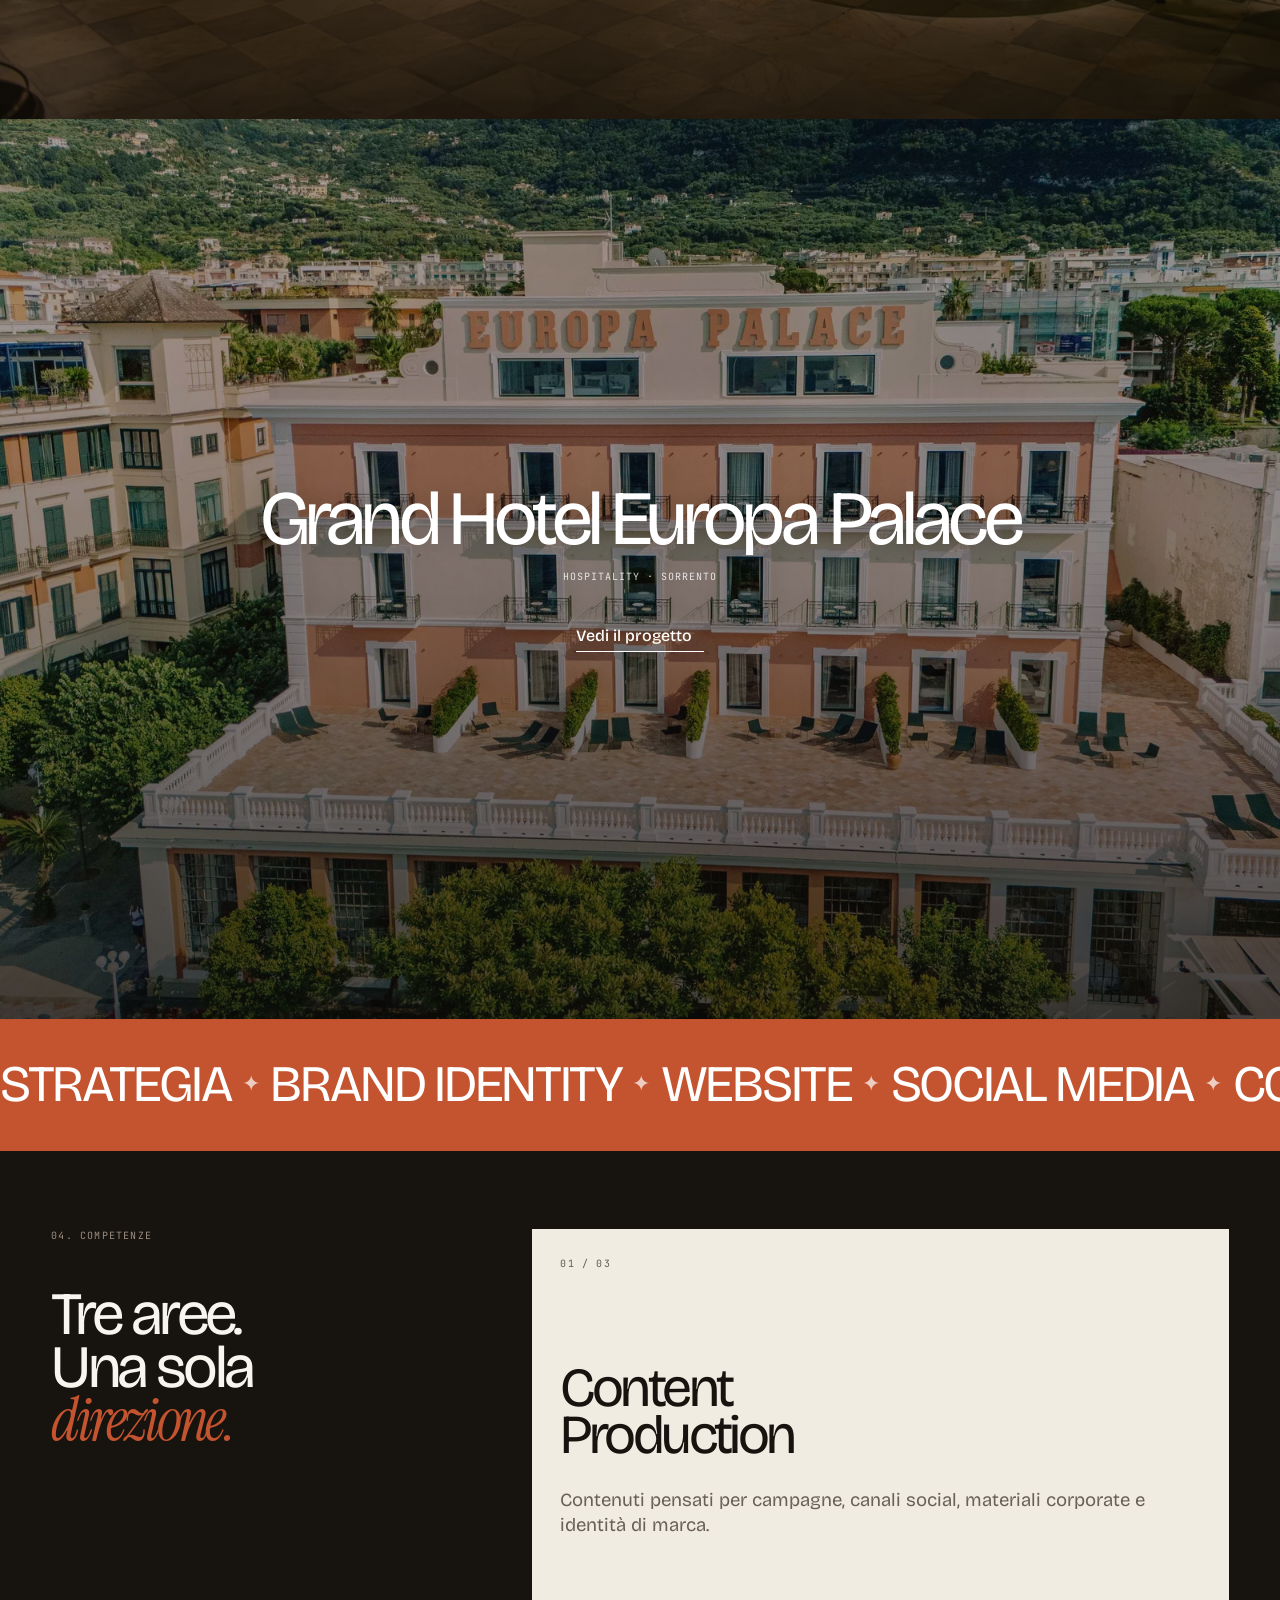
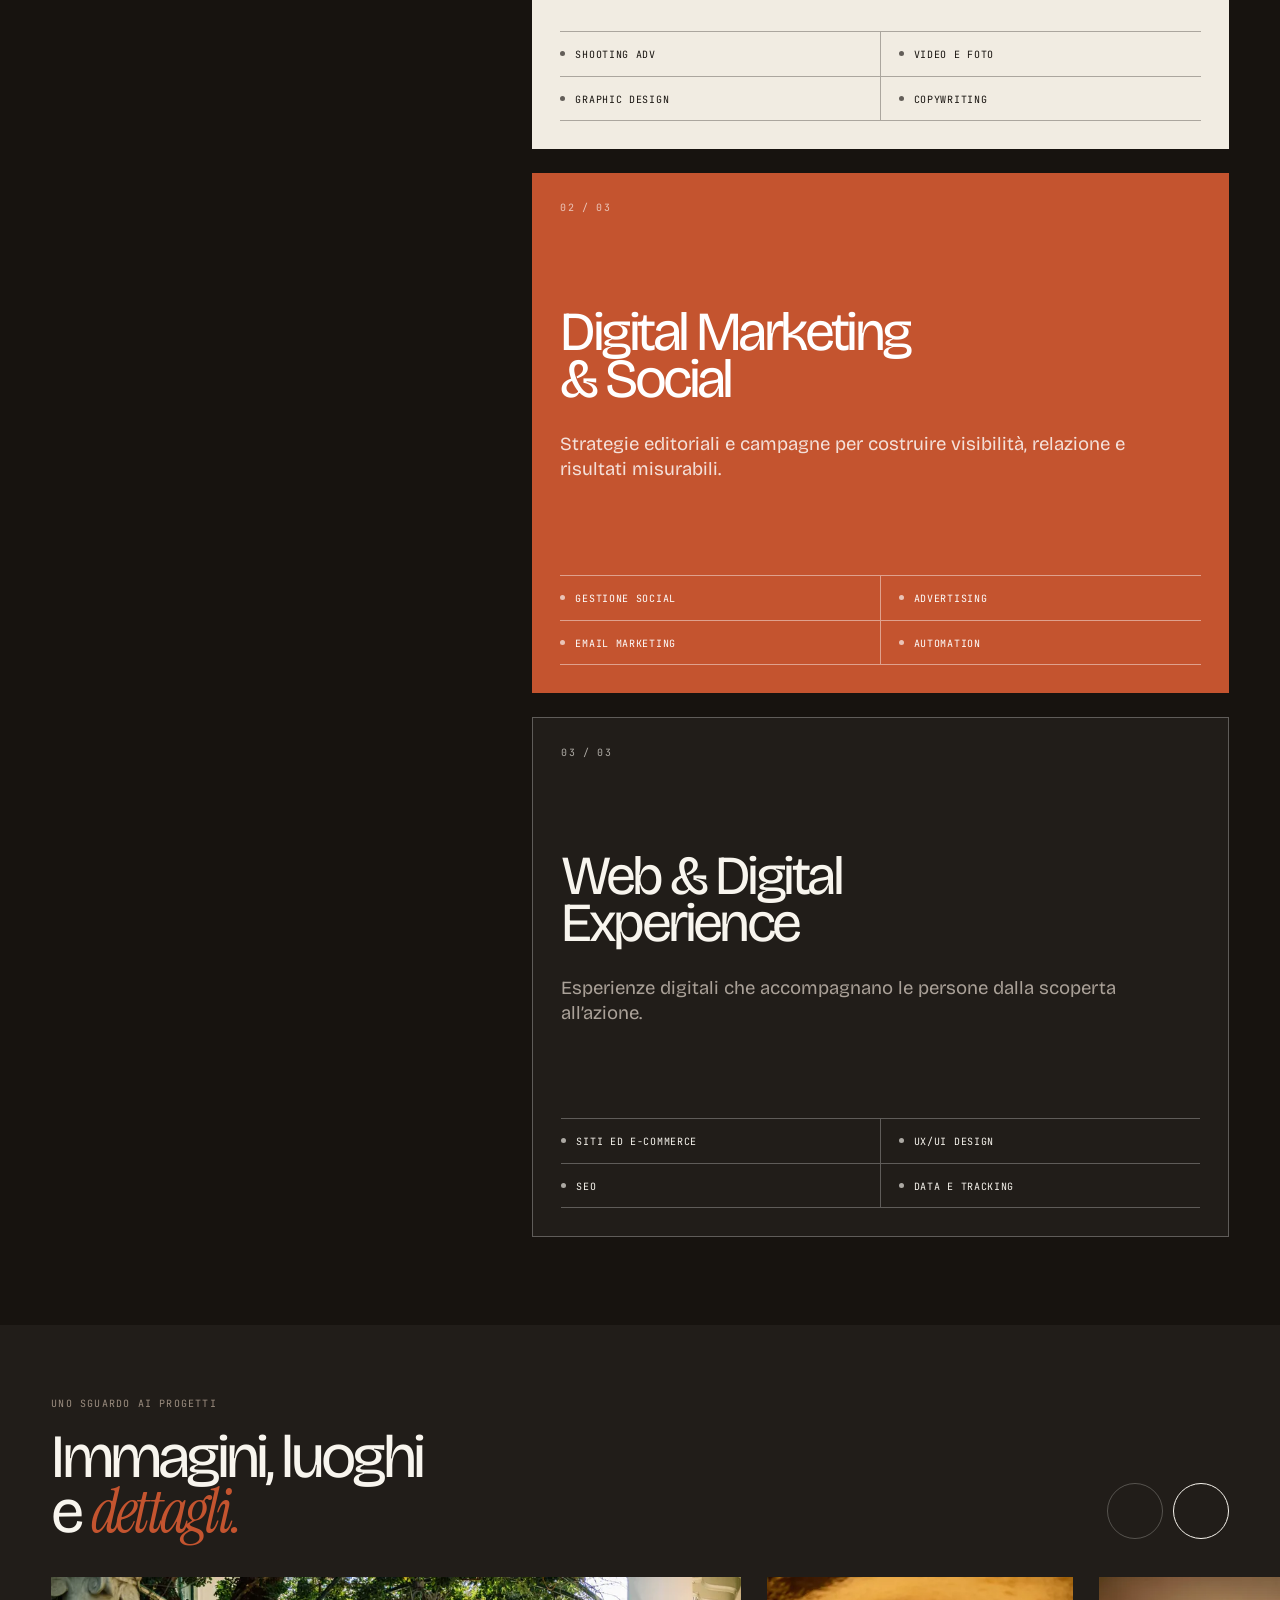
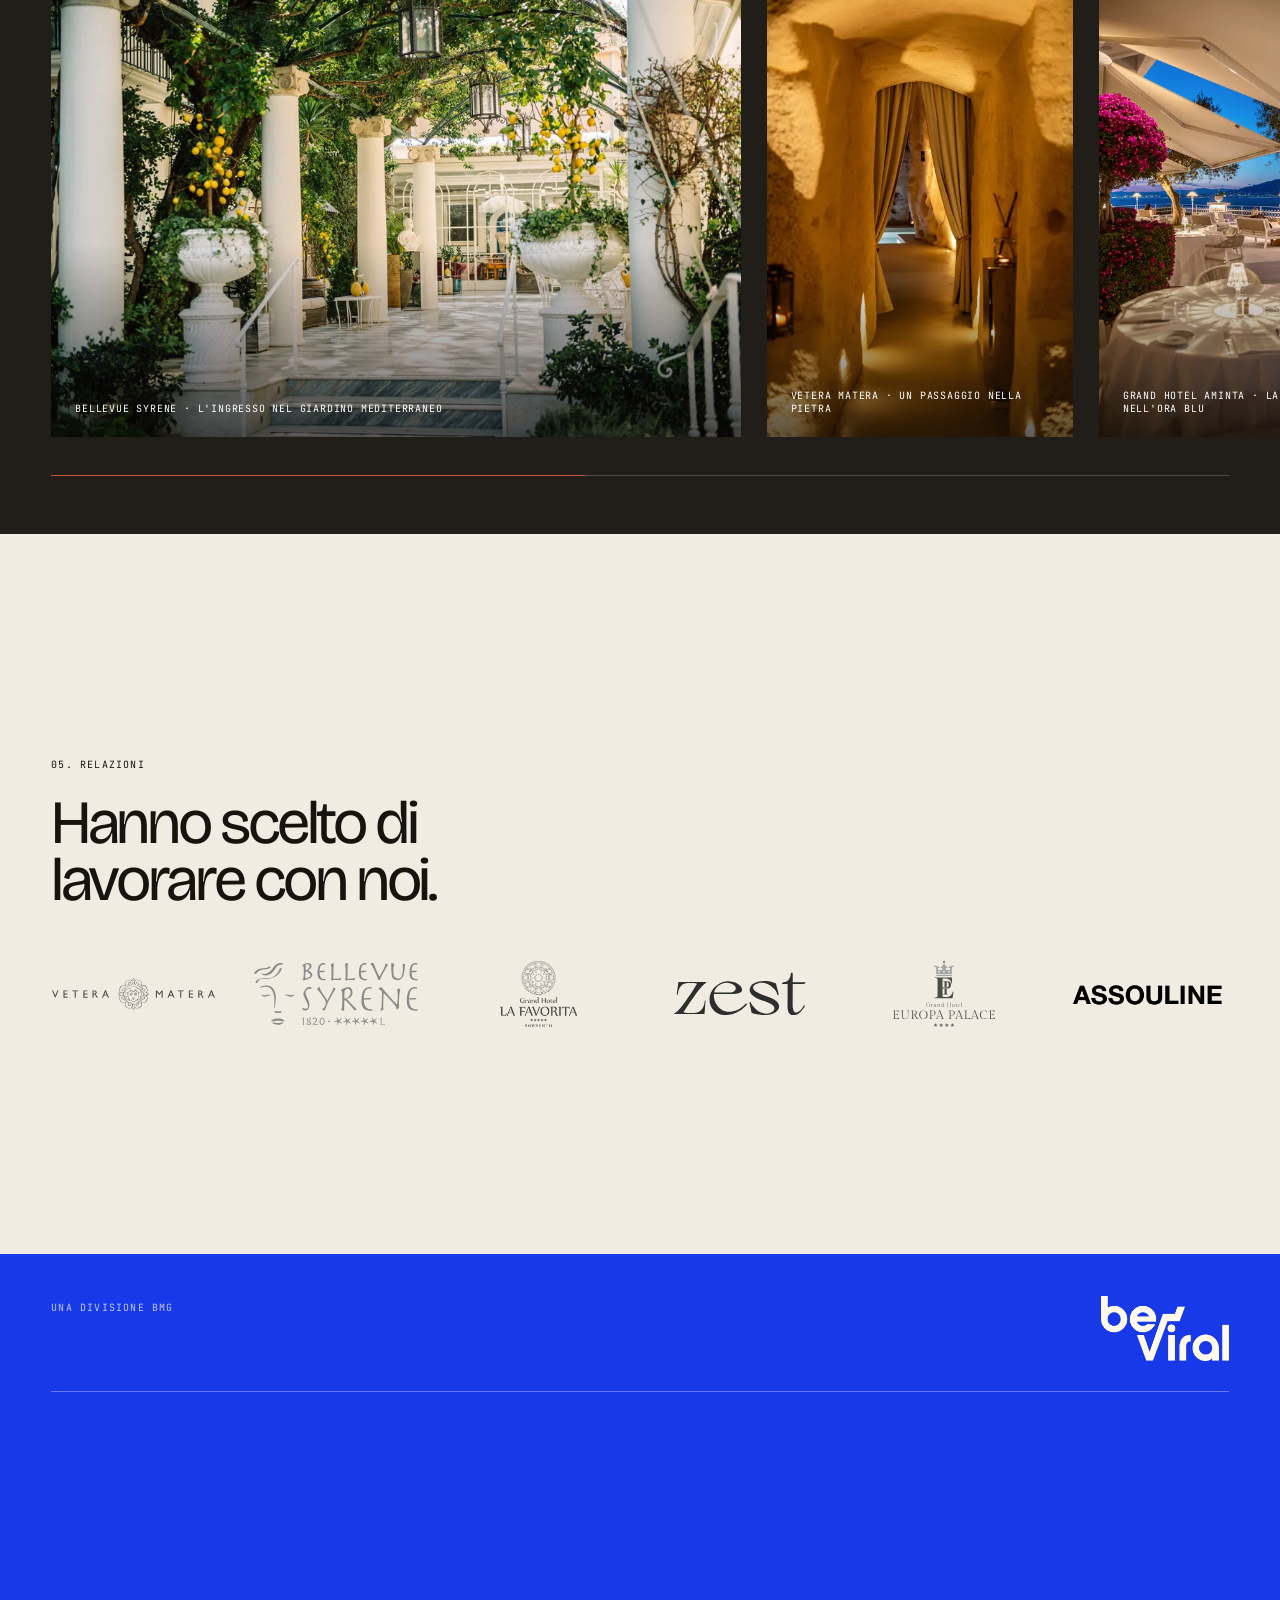
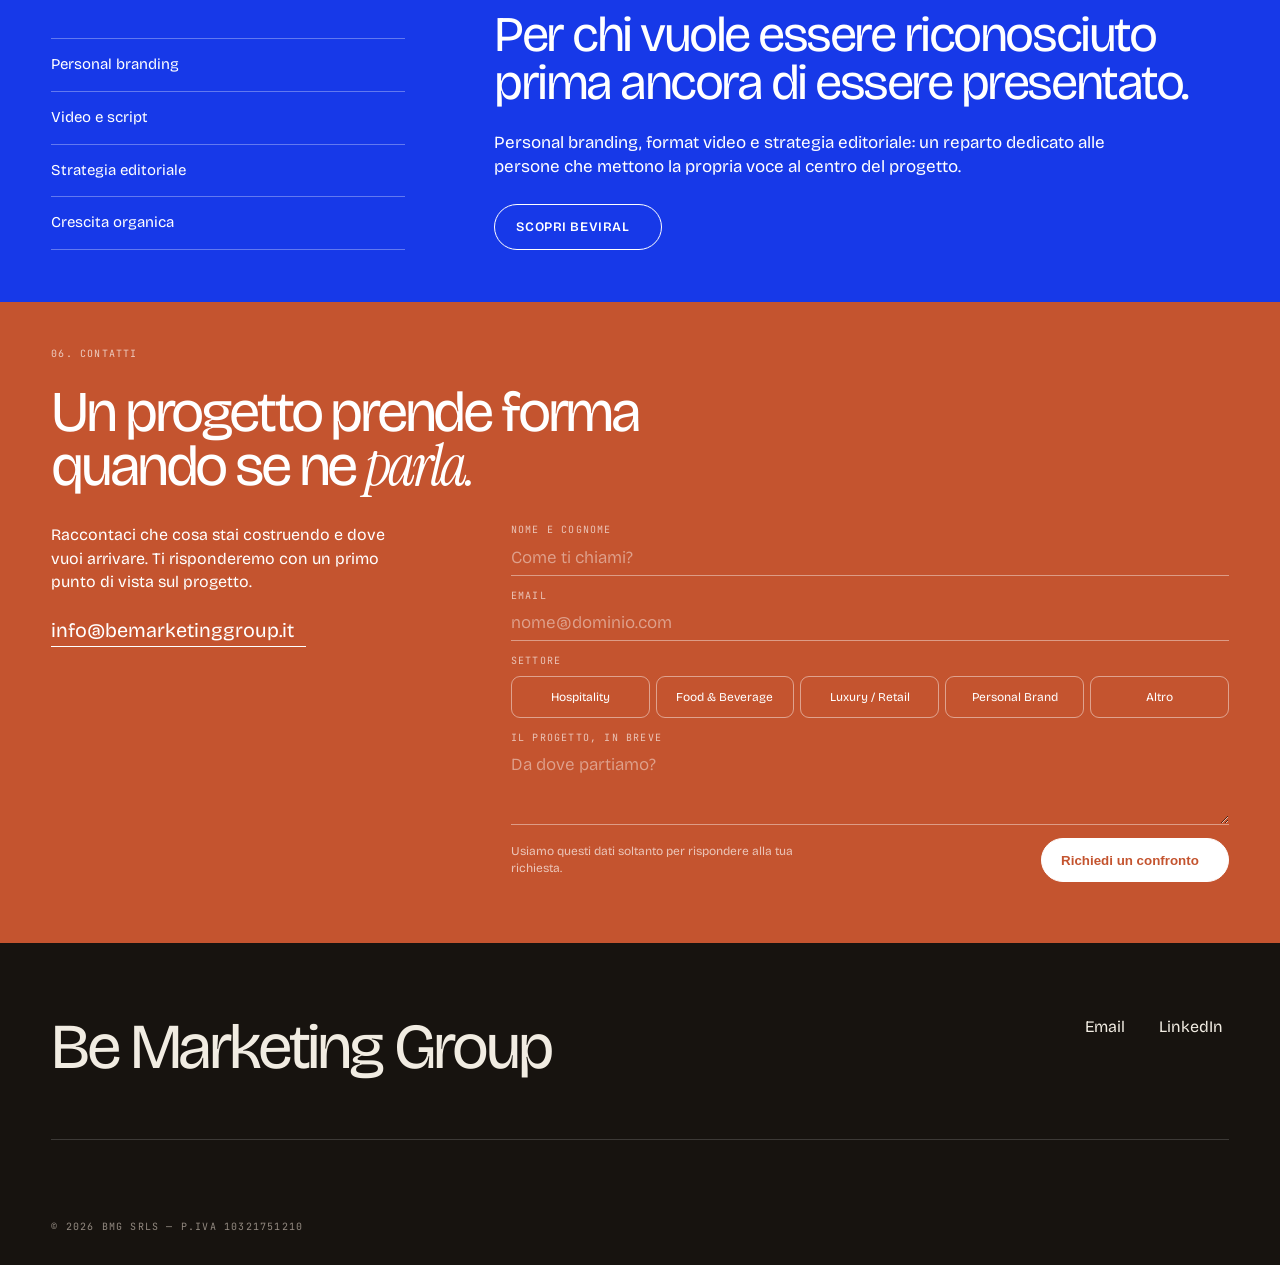
==== commit bc15b145: "Preserve original photo aspect ratios in all galleries" ====
--- a/index.html
+++ b/index.html
@@ -14,7 +14,7 @@
   <link rel="preconnect" href="https://fonts.gstatic.com" crossorigin>
   <link href="https://fonts.googleapis.com/css2?family=Bricolage+Grotesque:opsz,wdth,wght@12..96,75..100,300..700&family=Instrument+Serif:ital@0;1&family=JetBrains+Mono:wght@400;500&display=swap" rel="stylesheet">
   <link rel="stylesheet" href="https://cdn.jsdelivr.net/npm/@phosphor-icons/web@2.1.2/src/regular/style.css">
-  <link rel="stylesheet" href="assets/css/site.css?v=20261001-1">
+  <link rel="stylesheet" href="assets/css/site.css?v=20261001-2">
   <script src="https://cdn.jsdelivr.net/npm/gsap@3.13.0/dist/gsap.min.js" defer></script>
   <script src="https://cdn.jsdelivr.net/npm/gsap@3.13.0/dist/ScrollTrigger.min.js" defer></script>
   <script src="assets/js/site.js?v=20260930-10" defer></script>
@@ -177,13 +177,13 @@
         <div class="showcase-controls" aria-label="Controlli della galleria"><button type="button" data-showcase-prev aria-label="Fotografia precedente"><i class="ph ph-arrow-left" aria-hidden="true"></i></button><button type="button" data-showcase-next aria-label="Fotografia successiva"><i class="ph ph-arrow-right" aria-hidden="true"></i></button></div>
       </div>
       <div class="showcase-track" data-showcase-track>
-        <button class="showcase-card showcase-card--landscape" type="button" data-showcase-full="assets/images/clients/bellevue-syrene/photo-09-full.webp" data-showcase-caption="Bellevue Syrene — L&#x27;ingresso nel giardino mediterraneo" aria-label="Apri la fotografia di Bellevue Syrene"><img src="assets/images/clients/bellevue-syrene/photo-09-1600.webp" srcset="assets/images/clients/bellevue-syrene/photo-09-480.webp 480w, assets/images/clients/bellevue-syrene/photo-09-960.webp 960w, assets/images/clients/bellevue-syrene/photo-09-1600.webp 1600w" sizes="(max-width: 640px) 90vw, 54vw" alt="Bellevue Syrene — L&#x27;ingresso nel giardino mediterraneo" width="1600" height="1067" loading="lazy" decoding="async"><span>Bellevue Syrene · L&#x27;ingresso nel giardino mediterraneo</span></button>
-        <button class="showcase-card showcase-card--portrait" type="button" data-showcase-full="assets/images/clients/vetera-matera/photo-14-full.webp" data-showcase-caption="Vetera Matera — Un passaggio nella pietra" aria-label="Apri la fotografia di Vetera Matera"><img src="assets/images/clients/vetera-matera/photo-14-1600.webp" srcset="assets/images/clients/vetera-matera/photo-14-480.webp 480w, assets/images/clients/vetera-matera/photo-14-960.webp 960w, assets/images/clients/vetera-matera/photo-14-1600.webp 1600w" sizes="(max-width: 640px) 72vw, 30vw" alt="Vetera Matera — Un passaggio nella pietra" width="1600" height="2400" loading="lazy" decoding="async"><span>Vetera Matera · Un passaggio nella pietra</span></button>
-        <button class="showcase-card showcase-card--portrait" type="button" data-showcase-full="assets/images/clients/grand-hotel-aminta/photo-19-full.webp" data-showcase-caption="Grand Hotel Aminta — La terrazza nell&#x27;ora blu" aria-label="Apri la fotografia di Grand Hotel Aminta"><img src="assets/images/clients/grand-hotel-aminta/photo-19-1600.webp" srcset="assets/images/clients/grand-hotel-aminta/photo-19-480.webp 480w, assets/images/clients/grand-hotel-aminta/photo-19-960.webp 960w, assets/images/clients/grand-hotel-aminta/photo-19-1600.webp 1600w" sizes="(max-width: 640px) 72vw, 30vw" alt="Grand Hotel Aminta — La terrazza nell&#x27;ora blu" width="1600" height="2400" loading="lazy" decoding="async"><span>Grand Hotel Aminta · La terrazza nell&#x27;ora blu</span></button>
-        <button class="showcase-card showcase-card--portrait" type="button" data-showcase-full="assets/images/clients/grand-hotel-la-favorita/photo-07-full.webp" data-showcase-caption="Grand Hotel La Favorita — La tavola sotto il pergolato di limoni" aria-label="Apri la fotografia di Grand Hotel La Favorita"><img src="assets/images/clients/grand-hotel-la-favorita/photo-07-1600.webp" srcset="assets/images/clients/grand-hotel-la-favorita/photo-07-480.webp 480w, assets/images/clients/grand-hotel-la-favorita/photo-07-960.webp 960w, assets/images/clients/grand-hotel-la-favorita/photo-07-1600.webp 1600w" sizes="(max-width: 640px) 72vw, 30vw" alt="Grand Hotel La Favorita — La tavola sotto il pergolato di limoni" width="1600" height="2400" loading="lazy" decoding="async"><span>Grand Hotel La Favorita · La tavola sotto il pergolato di limoni</span></button>
-        <button class="showcase-card showcase-card--portrait" type="button" data-showcase-full="assets/images/clients/zest-restaurant/photo-11-full.webp" data-showcase-caption="Zest Sorrento — Un dettaglio del risotto" aria-label="Apri la fotografia di Zest Sorrento"><img src="assets/images/clients/zest-restaurant/photo-11-1600.webp" srcset="assets/images/clients/zest-restaurant/photo-11-480.webp 480w, assets/images/clients/zest-restaurant/photo-11-960.webp 960w, assets/images/clients/zest-restaurant/photo-11-1600.webp 1600w" sizes="(max-width: 640px) 72vw, 30vw" alt="Zest Sorrento — Un dettaglio del risotto" width="1600" height="2400" loading="lazy" decoding="async"><span>Zest Sorrento · Un dettaglio del risotto</span></button>
-        <button class="showcase-card showcase-card--portrait" type="button" data-showcase-full="assets/images/clients/europa-palace/photo-04-full.webp" data-showcase-caption="Grand Hotel Europa Palace — Il pontile e la piscina affacciati sul mare" aria-label="Apri la fotografia di Grand Hotel Europa Palace"><img src="assets/images/clients/europa-palace/photo-04-1600.webp" srcset="assets/images/clients/europa-palace/photo-04-480.webp 480w, assets/images/clients/europa-palace/photo-04-960.webp 960w, assets/images/clients/europa-palace/photo-04-1600.webp 1600w" sizes="(max-width: 640px) 72vw, 30vw" alt="Grand Hotel Europa Palace — Il pontile e la piscina affacciati sul mare" width="1600" height="2133" loading="lazy" decoding="async"><span>Grand Hotel Europa Palace · Il pontile e la piscina affacciati sul mare</span></button>
-        <button class="showcase-card showcase-card--portrait" type="button" data-showcase-full="assets/images/clients/artema-matera/photo-18-full.webp" data-showcase-caption="Artema Matera — La cura del piatto, al momento del servizio" aria-label="Apri la fotografia di Artema Matera"><img src="assets/images/clients/artema-matera/photo-18-1600.webp" srcset="assets/images/clients/artema-matera/photo-18-480.webp 480w, assets/images/clients/artema-matera/photo-18-960.webp 960w, assets/images/clients/artema-matera/photo-18-1600.webp 1600w" sizes="(max-width: 640px) 72vw, 30vw" alt="Artema Matera — La cura del piatto, al momento del servizio" width="1600" height="2400" loading="lazy" decoding="async"><span>Artema Matera · La cura del piatto, al momento del servizio</span></button>
+        <button class="showcase-card showcase-card--landscape" style="--photo-ratio: 1.499531" type="button" data-showcase-full="assets/images/clients/bellevue-syrene/photo-09-full.webp" data-showcase-caption="Bellevue Syrene — L&#x27;ingresso nel giardino mediterraneo" aria-label="Apri la fotografia di Bellevue Syrene"><img src="assets/images/clients/bellevue-syrene/photo-09-1600.webp" srcset="assets/images/clients/bellevue-syrene/photo-09-480.webp 480w, assets/images/clients/bellevue-syrene/photo-09-960.webp 960w, assets/images/clients/bellevue-syrene/photo-09-1600.webp 1600w" sizes="(max-width: 640px) 90vw, 54vw" alt="Bellevue Syrene — L&#x27;ingresso nel giardino mediterraneo" width="1600" height="1067" loading="lazy" decoding="async"><span>Bellevue Syrene · L&#x27;ingresso nel giardino mediterraneo</span></button>
+        <button class="showcase-card showcase-card--portrait" style="--photo-ratio: 0.666667" type="button" data-showcase-full="assets/images/clients/vetera-matera/photo-14-full.webp" data-showcase-caption="Vetera Matera — Un passaggio nella pietra" aria-label="Apri la fotografia di Vetera Matera"><img src="assets/images/clients/vetera-matera/photo-14-1600.webp" srcset="assets/images/clients/vetera-matera/photo-14-480.webp 480w, assets/images/clients/vetera-matera/photo-14-960.webp 960w, assets/images/clients/vetera-matera/photo-14-1600.webp 1600w" sizes="(max-width: 640px) 72vw, 30vw" alt="Vetera Matera — Un passaggio nella pietra" width="1600" height="2400" loading="lazy" decoding="async"><span>Vetera Matera · Un passaggio nella pietra</span></button>
+        <button class="showcase-card showcase-card--portrait" style="--photo-ratio: 0.666667" type="button" data-showcase-full="assets/images/clients/grand-hotel-aminta/photo-19-full.webp" data-showcase-caption="Grand Hotel Aminta — La terrazza nell&#x27;ora blu" aria-label="Apri la fotografia di Grand Hotel Aminta"><img src="assets/images/clients/grand-hotel-aminta/photo-19-1600.webp" srcset="assets/images/clients/grand-hotel-aminta/photo-19-480.webp 480w, assets/images/clients/grand-hotel-aminta/photo-19-960.webp 960w, assets/images/clients/grand-hotel-aminta/photo-19-1600.webp 1600w" sizes="(max-width: 640px) 72vw, 30vw" alt="Grand Hotel Aminta — La terrazza nell&#x27;ora blu" width="1600" height="2400" loading="lazy" decoding="async"><span>Grand Hotel Aminta · La terrazza nell&#x27;ora blu</span></button>
+        <button class="showcase-card showcase-card--portrait" style="--photo-ratio: 0.666667" type="button" data-showcase-full="assets/images/clients/grand-hotel-la-favorita/photo-07-full.webp" data-showcase-caption="Grand Hotel La Favorita — La tavola sotto il pergolato di limoni" aria-label="Apri la fotografia di Grand Hotel La Favorita"><img src="assets/images/clients/grand-hotel-la-favorita/photo-07-1600.webp" srcset="assets/images/clients/grand-hotel-la-favorita/photo-07-480.webp 480w, assets/images/clients/grand-hotel-la-favorita/photo-07-960.webp 960w, assets/images/clients/grand-hotel-la-favorita/photo-07-1600.webp 1600w" sizes="(max-width: 640px) 72vw, 30vw" alt="Grand Hotel La Favorita — La tavola sotto il pergolato di limoni" width="1600" height="2400" loading="lazy" decoding="async"><span>Grand Hotel La Favorita · La tavola sotto il pergolato di limoni</span></button>
+        <button class="showcase-card showcase-card--portrait" style="--photo-ratio: 0.666667" type="button" data-showcase-full="assets/images/clients/zest-restaurant/photo-11-full.webp" data-showcase-caption="Zest Sorrento — Un dettaglio del risotto" aria-label="Apri la fotografia di Zest Sorrento"><img src="assets/images/clients/zest-restaurant/photo-11-1600.webp" srcset="assets/images/clients/zest-restaurant/photo-11-480.webp 480w, assets/images/clients/zest-restaurant/photo-11-960.webp 960w, assets/images/clients/zest-restaurant/photo-11-1600.webp 1600w" sizes="(max-width: 640px) 72vw, 30vw" alt="Zest Sorrento — Un dettaglio del risotto" width="1600" height="2400" loading="lazy" decoding="async"><span>Zest Sorrento · Un dettaglio del risotto</span></button>
+        <button class="showcase-card showcase-card--portrait" style="--photo-ratio: 0.750117" type="button" data-showcase-full="assets/images/clients/europa-palace/photo-04-full.webp" data-showcase-caption="Grand Hotel Europa Palace — Il pontile e la piscina affacciati sul mare" aria-label="Apri la fotografia di Grand Hotel Europa Palace"><img src="assets/images/clients/europa-palace/photo-04-1600.webp" srcset="assets/images/clients/europa-palace/photo-04-480.webp 480w, assets/images/clients/europa-palace/photo-04-960.webp 960w, assets/images/clients/europa-palace/photo-04-1600.webp 1600w" sizes="(max-width: 640px) 72vw, 30vw" alt="Grand Hotel Europa Palace — Il pontile e la piscina affacciati sul mare" width="1600" height="2133" loading="lazy" decoding="async"><span>Grand Hotel Europa Palace · Il pontile e la piscina affacciati sul mare</span></button>
+        <button class="showcase-card showcase-card--portrait" style="--photo-ratio: 0.666667" type="button" data-showcase-full="assets/images/clients/artema-matera/photo-18-full.webp" data-showcase-caption="Artema Matera — La cura del piatto, al momento del servizio" aria-label="Apri la fotografia di Artema Matera"><img src="assets/images/clients/artema-matera/photo-18-1600.webp" srcset="assets/images/clients/artema-matera/photo-18-480.webp 480w, assets/images/clients/artema-matera/photo-18-960.webp 960w, assets/images/clients/artema-matera/photo-18-1600.webp 1600w" sizes="(max-width: 640px) 72vw, 30vw" alt="Artema Matera — La cura del piatto, al momento del servizio" width="1600" height="2400" loading="lazy" decoding="async"><span>Artema Matera · La cura del piatto, al momento del servizio</span></button>
       </div>
       <div class="showcase-progress" aria-hidden="true"><span data-showcase-progress></span></div>
     </section>
--- a/assets/css/site.css
+++ b/assets/css/site.css
@@ -484,6 +484,11 @@
   .footer-legal { grid-column: auto; padding-top: 35px; }
 }
 
+/* Photography keeps its original proportions at every breakpoint. */
+.showcase-track .showcase-card { width: auto; height: min(52svh, 460px, calc(88vw / var(--photo-ratio))); aspect-ratio: var(--photo-ratio); }
+.showcase-card img { object-fit: contain; }
+.showcase-card:hover img { transform: none; }
+
 @media (prefers-reduced-motion: reduce) {
   html { scroll-behavior: auto; }
   *, *::before, *::after { animation-duration: .01ms !important; animation-iteration-count: 1 !important; scroll-behavior: auto !important; transition-duration: .01ms !important; }
